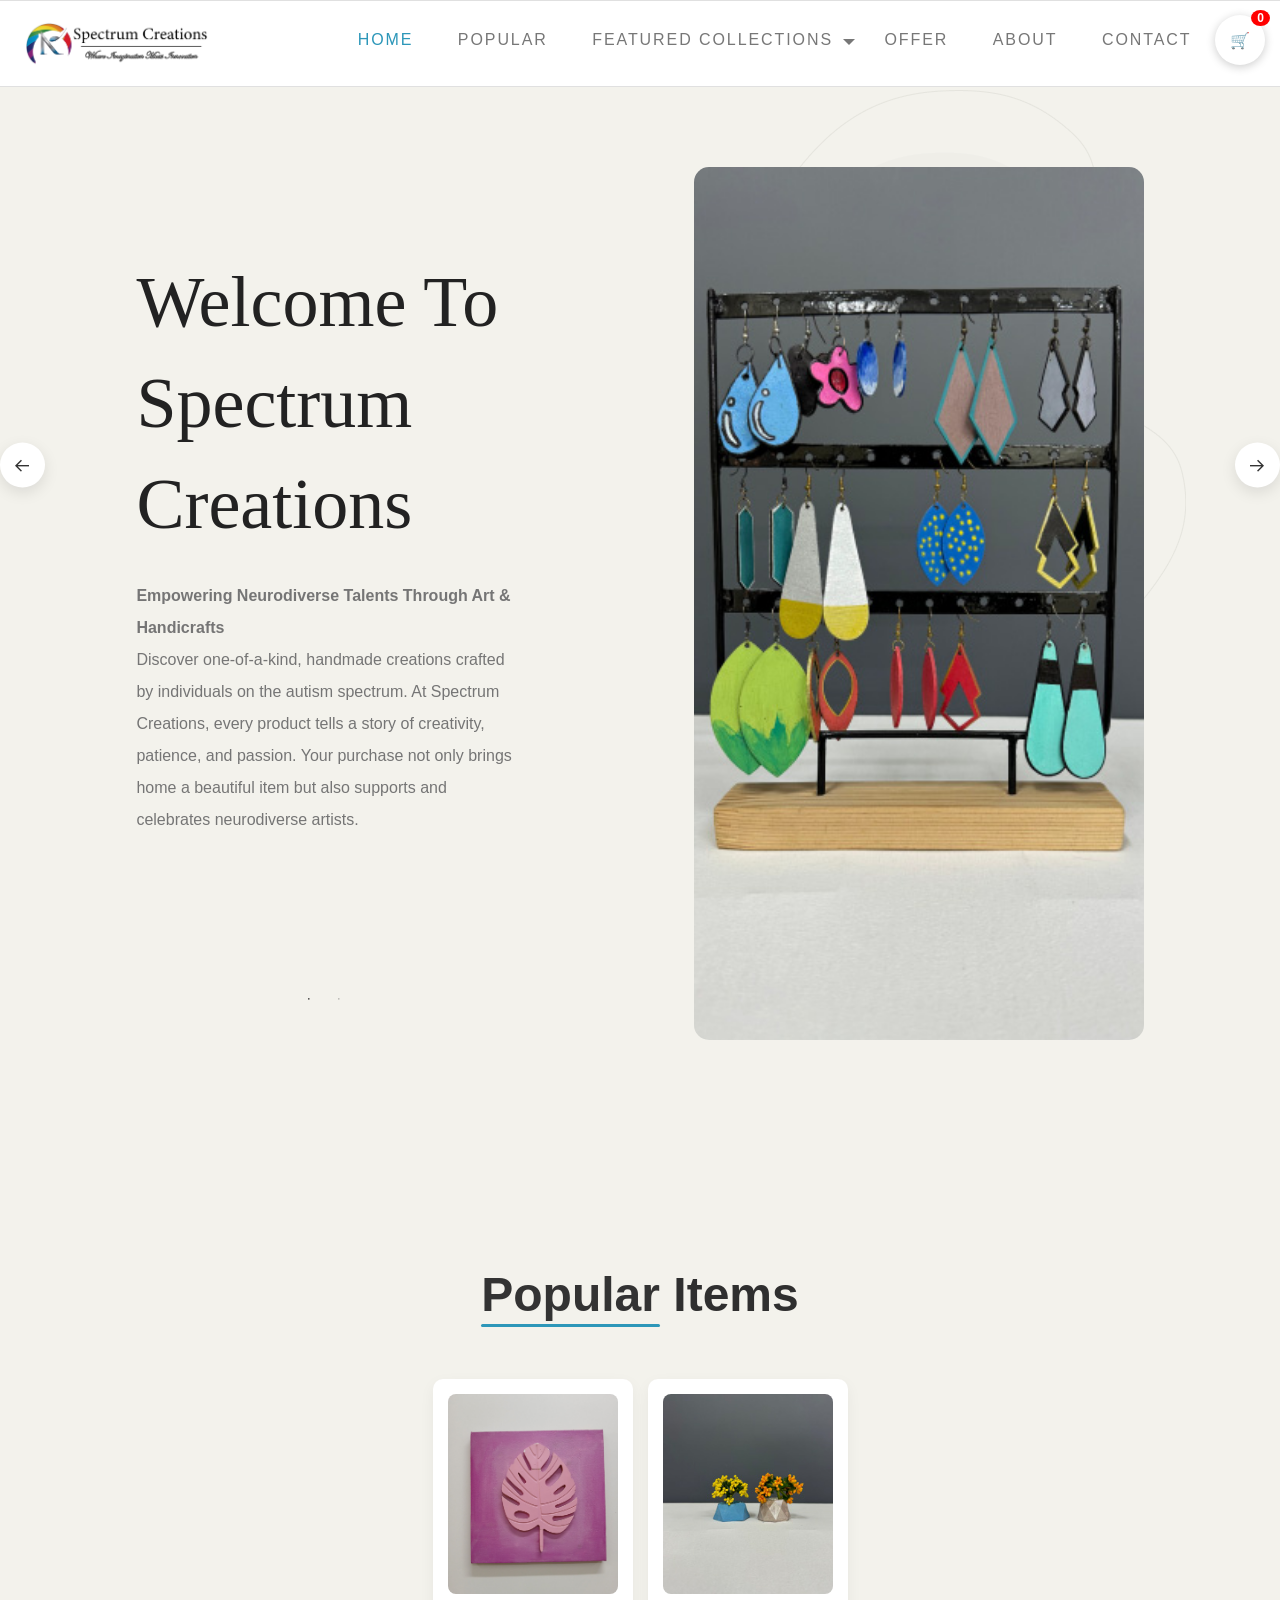
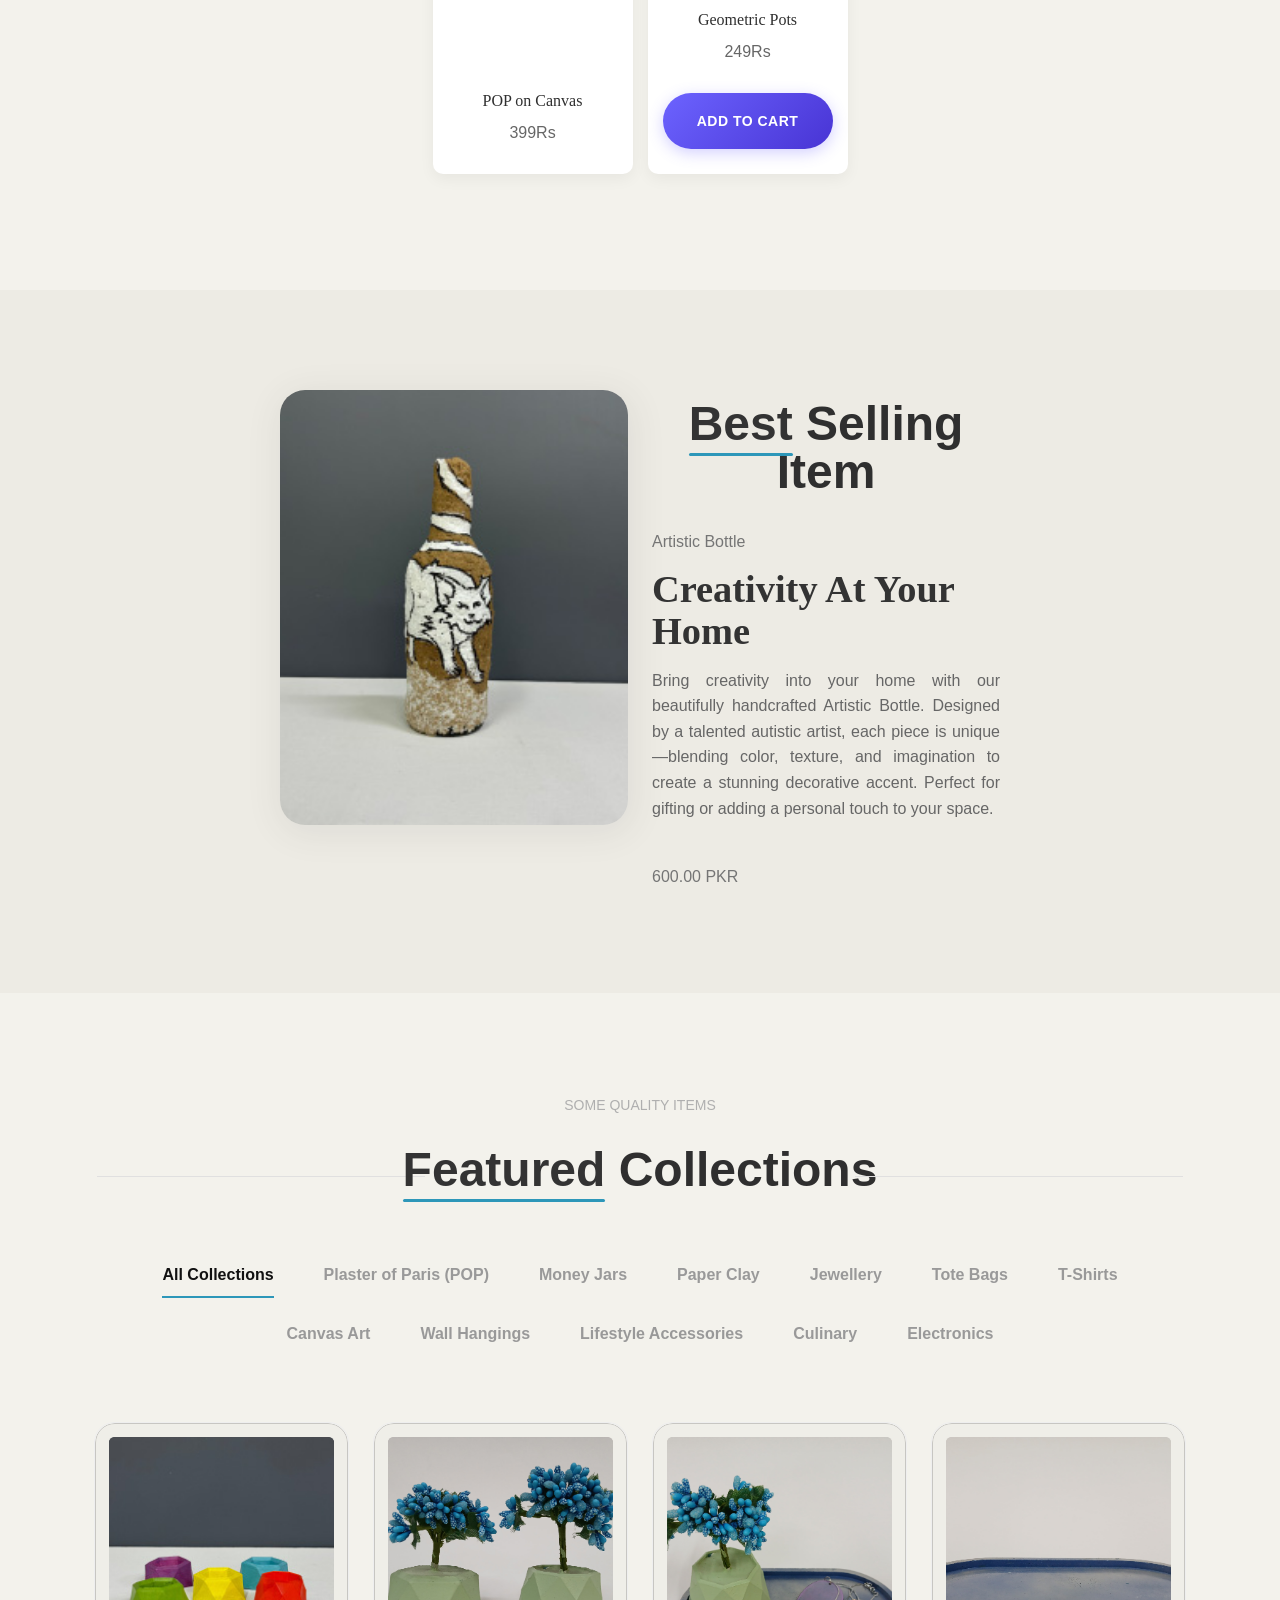
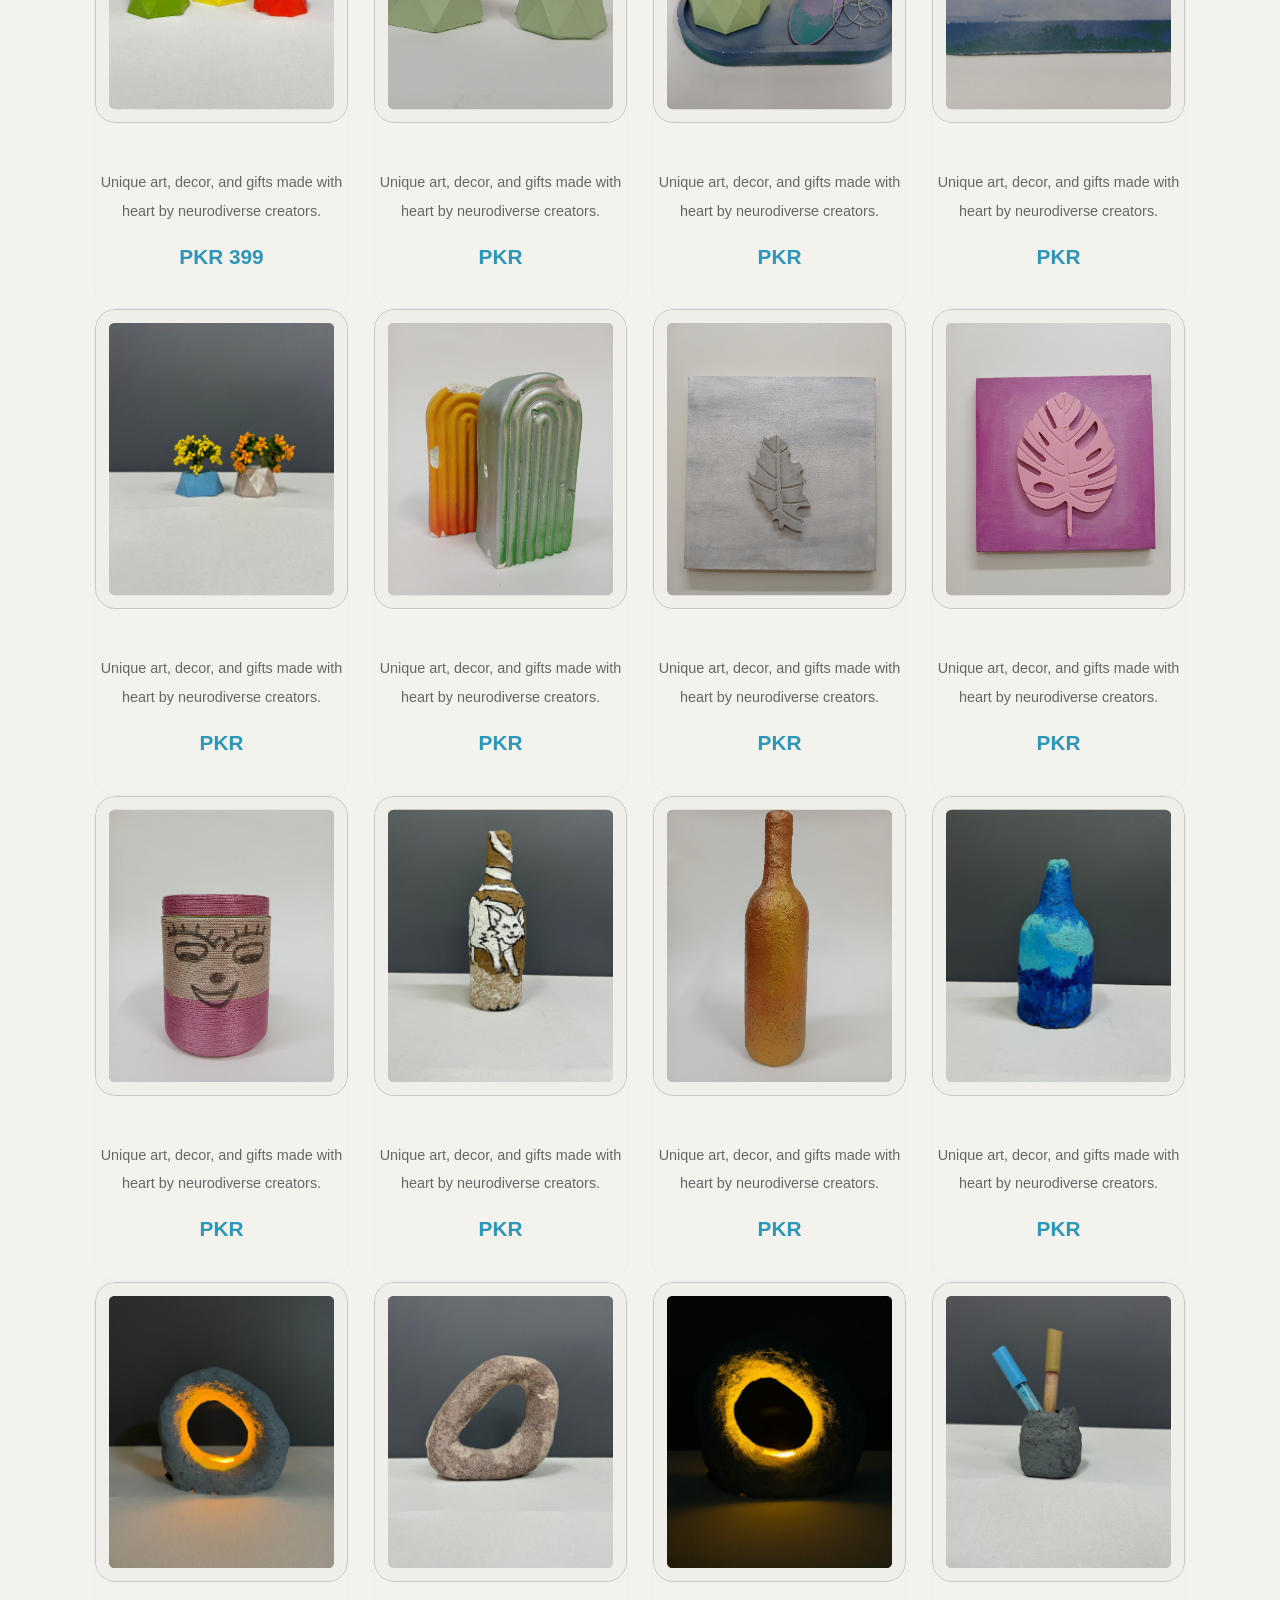
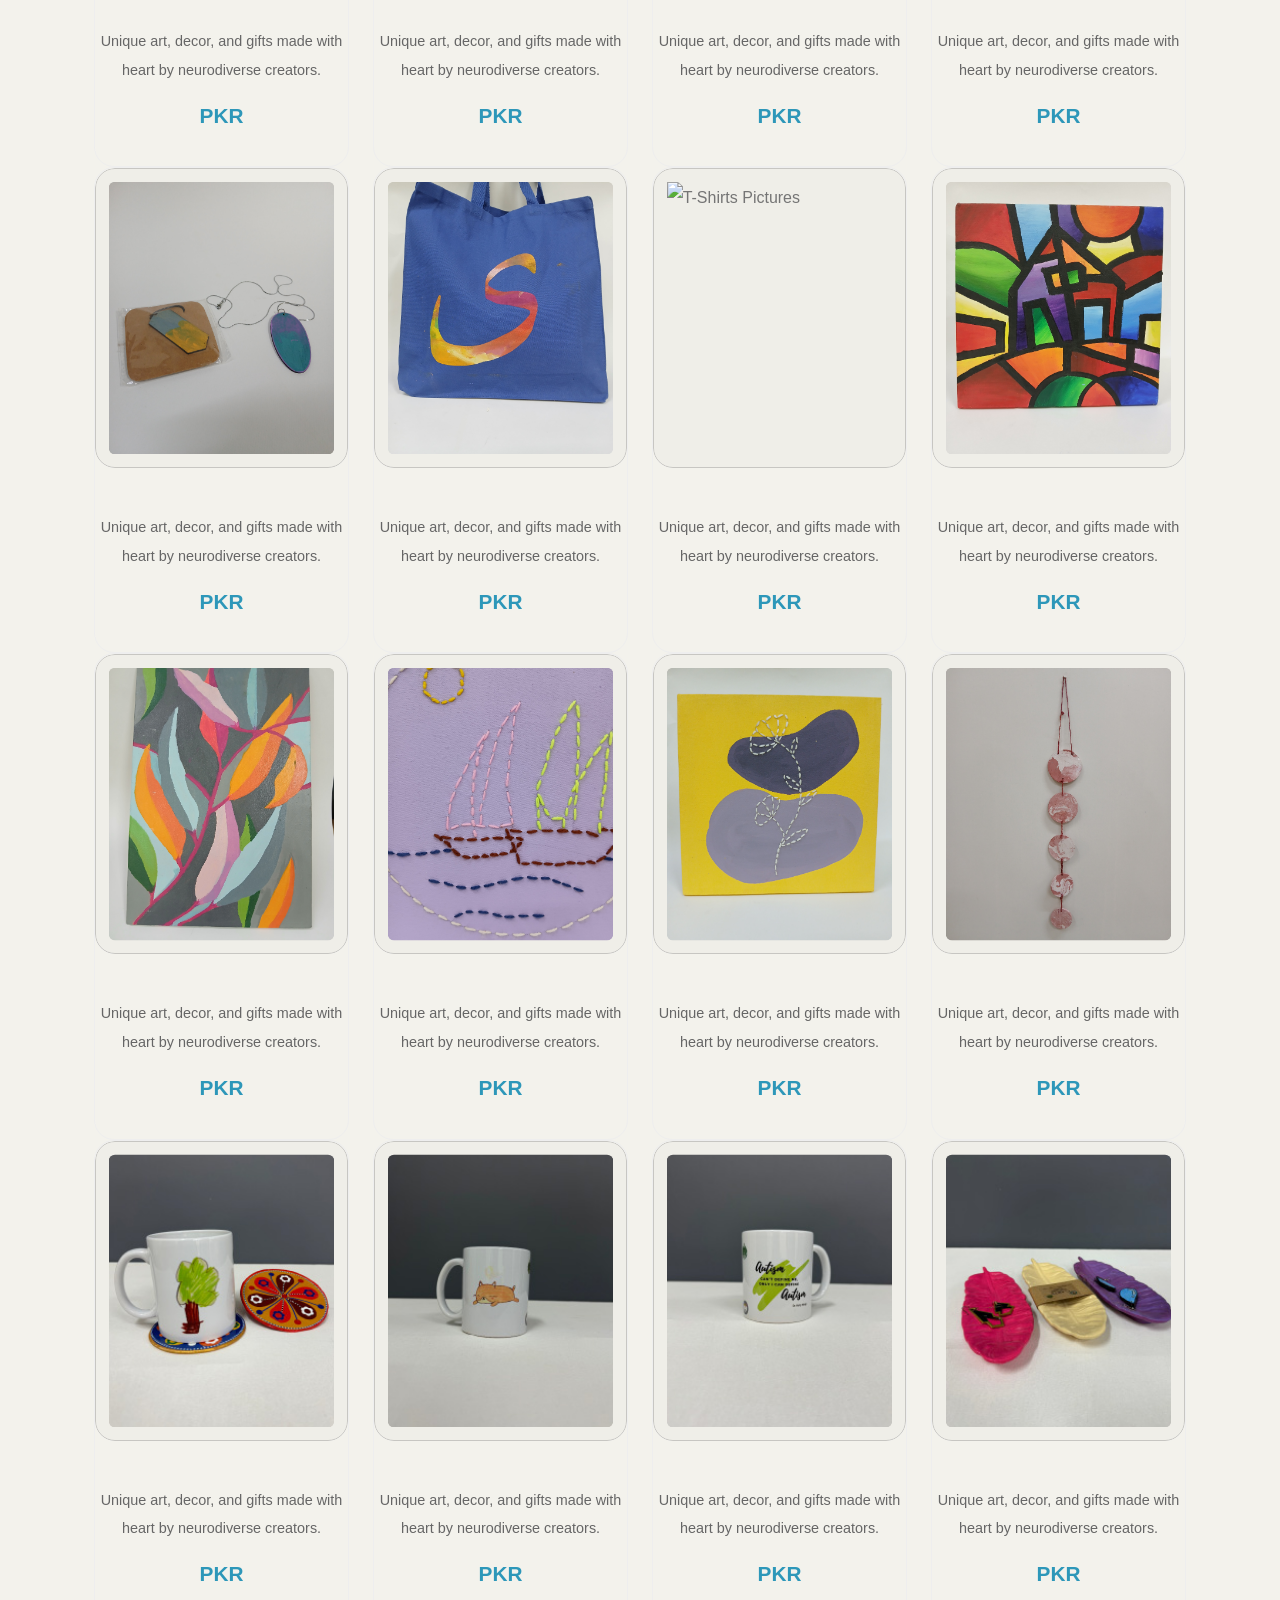
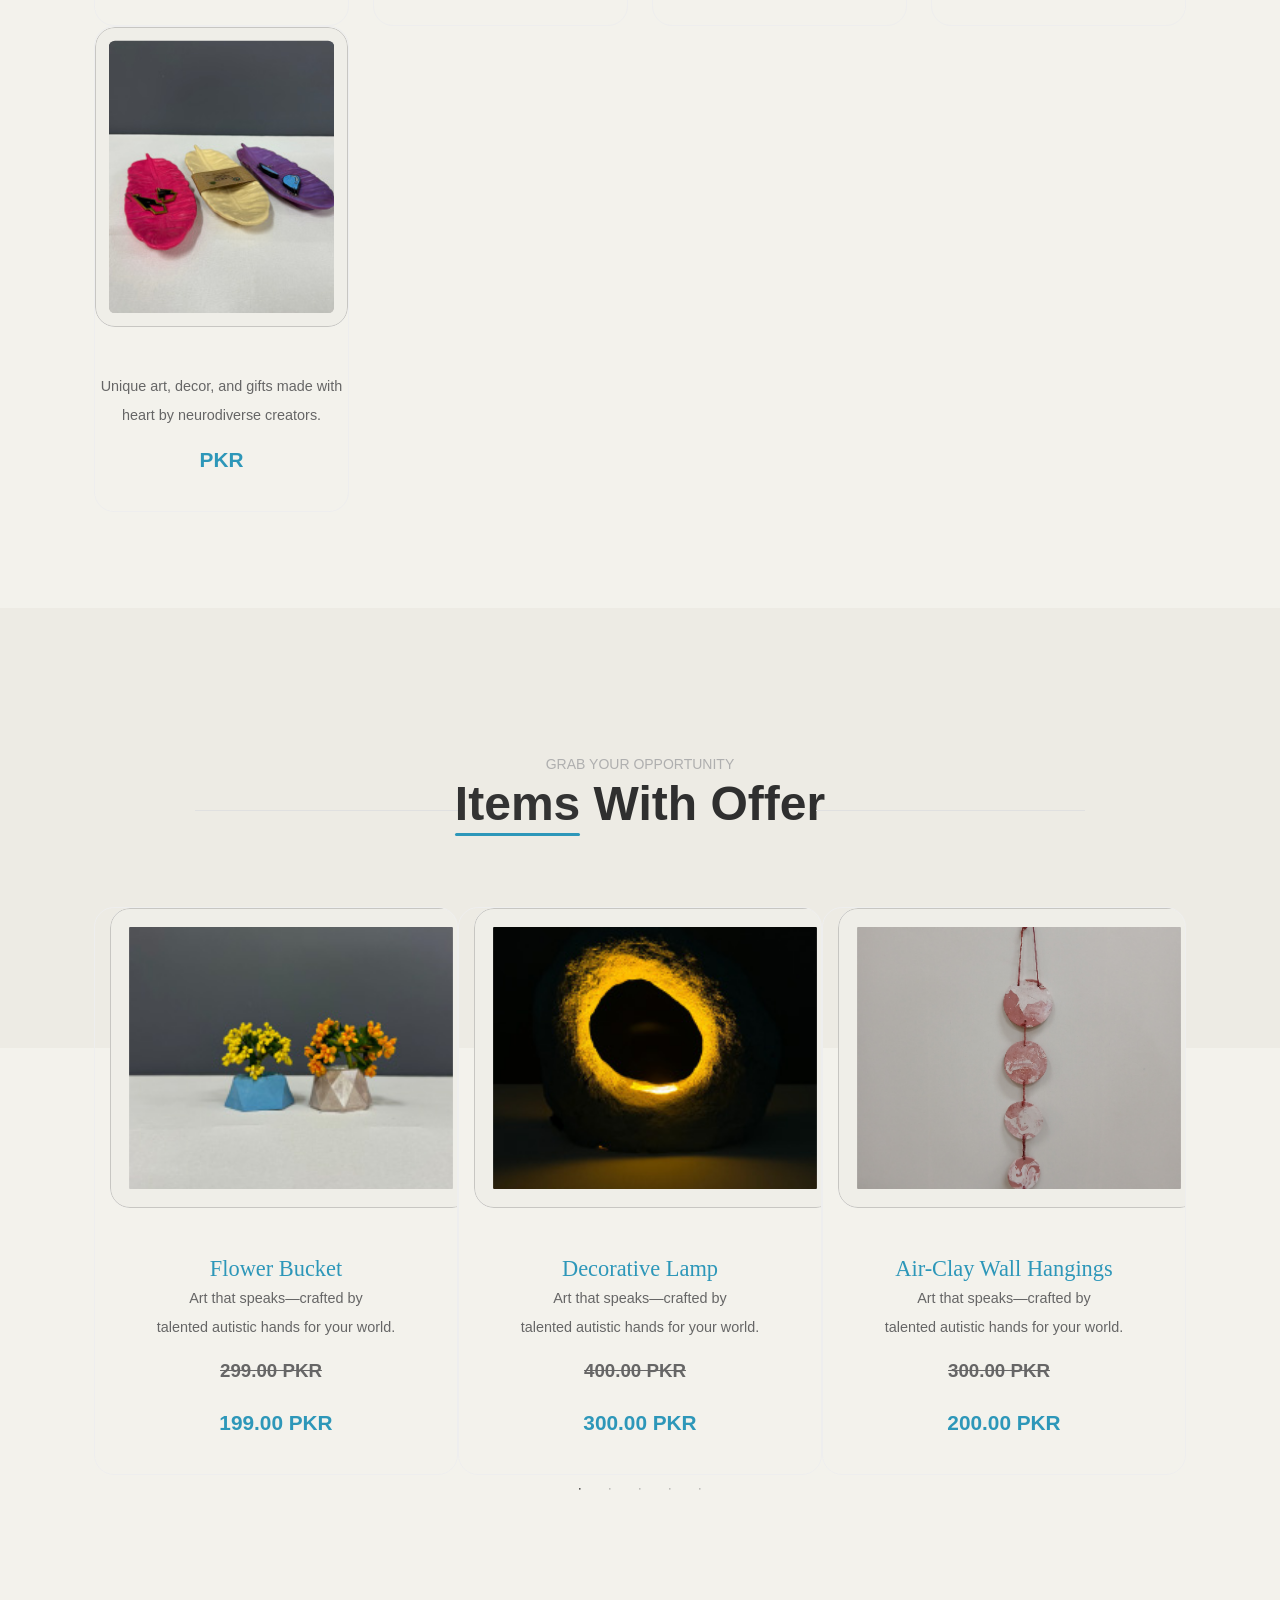
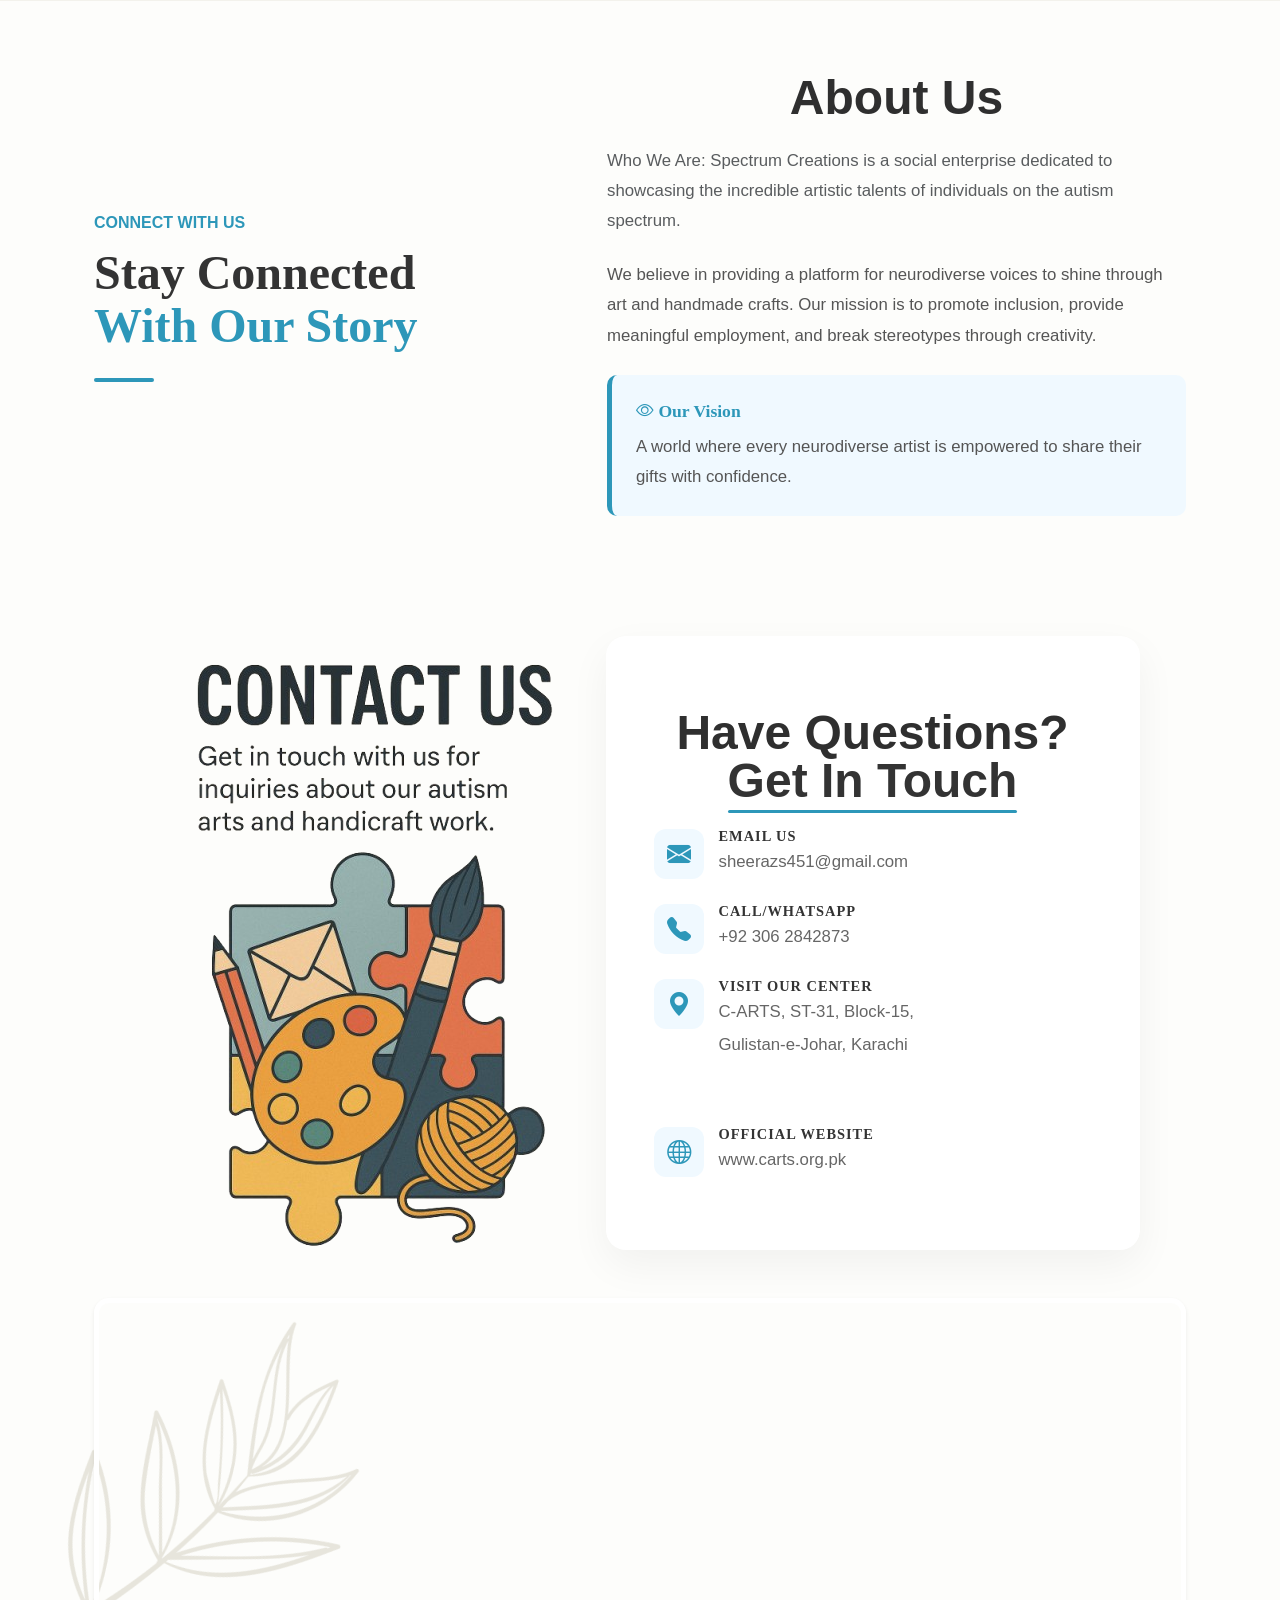
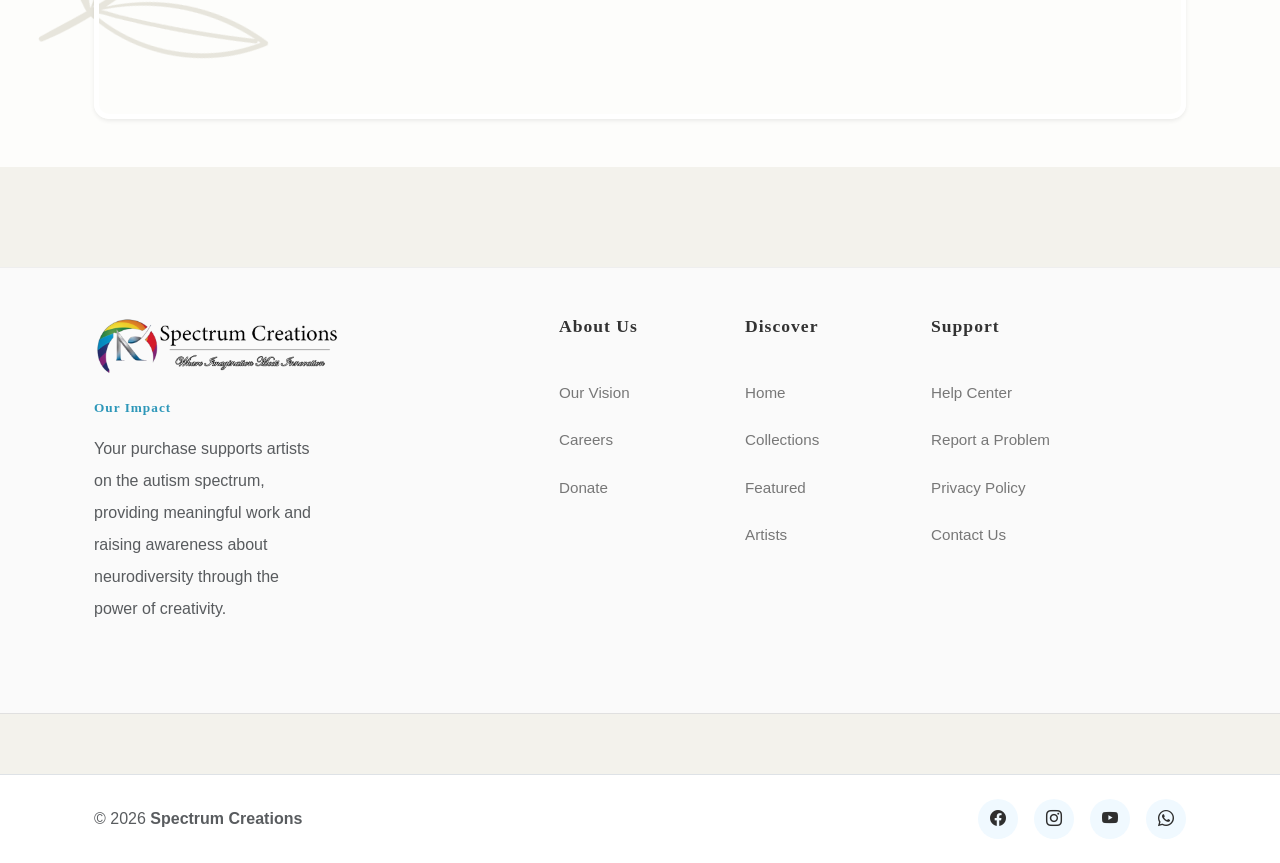
==== index.html @ 0ee108e5 "Website" ====
<!DOCTYPE html>
<html lang="en">

<head>
	<title>Centre for Autism C-Arts - Online Order Autistic child's produced Products</title>
	<meta charset="utf-8">
	<meta http-equiv="X-UA-Compatible" content="IE=edge">
	<meta name="viewport" content="width=device-width, initial-scale=1.0">
	<meta name="format-detection" content="telephone=no">
	<meta name="apple-mobile-web-app-capable" content="yes">
	<meta name="author" content="">
	<meta name="keywords" content="">
	<meta name="description" content="Centre for Autism C-Arts - Online Order Autistic child's produced Products">

	<link href="https://cdn.jsdelivr.net/npm/bootstrap@5.3.1/dist/css/bootstrap.min.css" rel="stylesheet"
		integrity="sha384-4bw+/aepP/YC94hEpVNVgiZdgIC5+VKNBQNGCHeKRQN+PtmoHDEXuppvnDJzQIu9" crossorigin="anonymous">

	<link rel="stylesheet" href="https://cdn.jsdelivr.net/npm/bootstrap-icons@1.11.3/font/bootstrap-icons.css">

	<link rel="stylesheet" type="text/css" href="css/normalize.css">
	<link rel="stylesheet" type="text/css" href="icomoon/icomoon.css">
	<link rel="stylesheet" type="text/css" href="css/vendor.css">
	<link rel="stylesheet" type="text/css" href="style.css">

</head>

<body data-bs-spy="scroll" data-bs-target="#header" tabindex="0">

	<div id="header-wrap">

		<div class="top-content">
			<div class="container-fluid">
				<div class="row">
					<div class="col-md-6">

					</div>
					<div class="col-md-6">
						<div class="right-element">
							<!-- <a href="#" class="user-account for-buy"><i
									class="icon icon-user"></i><span>Account</span></a>
							<a href="#" class="cart for-buy"><i class="icon icon-clipboard"></i><span>Cart:(0
									$)</span></a>

							<div class="action-menu">

								<div class="search-bar">
									<a href="#" class="search-button search-toggle" data-selector="#header-wrap">
										<i class="icon icon-search"></i>
									</a>
									<form role="search" method="get" class="search-box">
										<input class="search-field text search-input" placeholder="Search"
											type="search">
									</form>
								</div>
							</div> -->


						</div><!--top-right-->
					</div>

				</div>
			</div>
		</div><!--top-content-->

		<header id="header">
			<div class="container-fluid">
				<div class="row">

					<div class="col-md-2">
						<div class="main-logo">
							<a href="index.html"><img src="images/main-logo.png" alt="logo"></a>
						</div>

					</div>

					<div class="col-md-10">

						<nav id="navbar">
							<div class="main-menu stellarnav">
								<ul class="menu-list">
									<li class="menu-item active"><a href="#">Home</a></li>
									<!-- <li class="menu-item has-sub">
										<a href="#pages" class="nav-link">Pages</a>

										<ul>
											<li class="active"><a href="index.html">Home</a></li>
											<li><a href="index.html">About</a></li>
											<li><a href="index.html">Styles</a></li>
											<li><a href="index.html">Blog</a></li>
											<li><a href="index.html">Post Single</a></li>
											<li><a href="index.html">Our Store</a></li>
											<li><a href="index.html">Product Single</a></li>
											<li><a href="index.html">Contact</a></li>
											<li><a href="index.html">Thank You</a></li>
										</ul>

									</li> -->
									<li class="menu-item"><a href="#popular-Spectrum_Creationss"
											class="nav-link">Popular</a></li>
									<li class="menu-item"><a href="#featured-Spectrum_Creationss"
											class="nav-link">Featured Collections</a>
										<ul class="dropdown-menu" aria-labelledby="navbarDropdown">
											<li><a class="dropdown-item" href="#plasterOfParis">Plaster of Paris</a>
											</li>
											<li><a class="dropdown-item" href="#moneyJars">Money Jars</a></li>
											<li><a class="dropdown-item" href="#paperClay">Paper Clay</a></li>
											<li><a class="dropdown-item" href="#jewellery">Jewellery</a></li>
											<li><a class="dropdown-item" href="#toteBags">Tote Bags</a></li>
											<li><a class="dropdown-item" href="#tShirts">T-Shirts</a></li>
											<li><a class="dropdown-item" href="#canvasArt">Canvas Art</a></li>
											<li><a class="dropdown-item" href="#wallHangings">Wall Hangings</a></li>
											<li><a class="dropdown-item" href="#lifestyleAccessories">Lifestyle
													Accessories</a></li>
										</ul>
									</li>
									<li class="menu-item"><a href="#special-offer" class="nav-link">Offer</a></li>
									<li class="menu-item"><a href="#about" class="nav-link">About</a></li>
									<li class="menu-item"><a href="#contact" class="nav-link">Contact</a></li>
									<li class=""><a class=""></a></li>
								</ul>
								<!-- CART ICON -->
								<div class="cart-icon" onclick="toggleCart()">
									🛒
									<span class="badge" id="count">0</span>
								</div>

								<div class="hamburger">
									<span class="bar"></span>
									<span class="bar"></span>
									<span class="bar"></span>
								</div>

							</div>
						</nav>

					</div>

				</div>
			</div>
		</header>


	</div><!--header-wrap-->

	<section id="billboard">

		<div class="container">
			<div class="row">
				<div class="col-md-12">

					<button class="prev slick-arrow">
						<i class="icon icon-arrow-left"></i>
					</button>

					<div class="main-slider pattern-overlay">
						<div class="slider-item">
							<div class="banner-content">
								<h2 class="banner-title">Welcome to Spectrum Creations</h2>
								<p><strong>Empowering Neurodiverse Talents Through Art & Handicrafts</strong> <br>
									<span>Discover one-of-a-kind, handmade creations crafted by individuals on the
										autism spectrum. At Spectrum Creations, every product tells a story of
										creativity, patience, and passion. Your purchase not only brings home a
										beautiful item but also supports and celebrates neurodiverse artists.</span>
								</p>

							</div><!--banner-content-->
							<img src="images/main-banner1.jpg" alt="banner" class="banner-image">
						</div><!--slider-item-->

						<div class="slider-item">
							<div class="banner-content">
								<h2 class="banner-title">Welcome to Spectrum Creations</h2>
								<p> <strong>Explore our collection of unique handmade items:</strong> <br>

									Paintings & Illustrations – Expressive, colorful, and full of soul. <br>

									Handcrafted Jewelry – Intricately designed with love and care. <br>

									Home Decor – Add warmth and uniqueness to your space. <br>

									Toys & Puzzles – Thoughtfully designed sensory items and puzzles. <br>

									Stationery & Gifts – Perfect for gifting with purpose.</p>

							</div><!--banner-content-->
							<img src="images/main-banner2.jpg" alt="banner" class="banner-image">
						</div><!--slider-item-->

					</div><!--slider-->

					<button class="next slick-arrow">
						<i class="icon icon-arrow-right"></i>
					</button>

				</div>
			</div>
		</div>

	</section>


	<section id="popular-Spectrum_Creationss" class="py-5 my-5">
		<div class="container">
			<div class="row">
				<div class="col-md-12">


					<!-- CART ICON -->
					<!-- <div class="cart-icon" onclick="toggleCart()">
						🛒
						<span class="badge" id="count">0</span>
					</div> -->

					<!-- PRODUCTS -->
					<section class="popular-section">

						<h2 class="section-title"><span>Popular</span> Items</h2>

						<div class="products-container">
							<div class="products">

								<div class="product" data-id="1">
									<img src="images/POP (Plaster Of Paris)/POP on Canvas (2).jpg" alt="POP Canvas" />
									<div class="product-info">
										<h4>POP on Canvas</h4>
										<p class="price">399Rs</p>
									</div>

									<button class="add-btn" id="add-btn-1" onclick="add(1)">ADD TO CART</button>

									<div class="quantity" id="q-1" style="display: none;">
										<button onclick="dec(1)">-</button>
										<span id="val-1">1</span>
										<button onclick="inc(1)">+</button>
									</div>
								</div>

								<div class="product" data-id="2">
									<img src="images/POP (Plaster Of Paris)/Geometric Pots (2).jpg"
										alt="Geometric Pots" />
									<div class="product-info">
										<h4>Geometric Pots</h4>
										<p class="price">249Rs</p>
									</div>

									<button class="add-btn" id="add-btn-2" onclick="add(2)">ADD TO CART</button>

									<div class="quantity" id="q-2" style="display: none;">
										<button onclick="dec(2)">-</button>
										<span id="val-2">1</span>
										<button onclick="inc(2)">+</button>
									</div>
								</div>

							</div>
						</div>

					</section>

					<!-- CART DRAWER -->
					<div class="drawer" id="drawer">

						<div class="header">
							<h3>Your Cart</h3>
							<button onclick="toggleCart()">✖</button>
						</div>

						<div id="items"></div>

						<div class="footer">
							<h3>Total: PKR <span id="total">0</span></h3>
							<button class="checkout" onclick="checkout()">Checkout</button>
						</div>

					</div>






				</div>
			</div>
		</div>
	</section>









	<section id="best-selling" class="leaf-pattern-overlay">
		<div class="corner-pattern-overlay"></div>
		<div class="container">
			<div class="row justify-content-center">

				<div class="col-md-8">

					<div class="row">

						<div class="col-md-6">
							<figure class="products-thumb">
								<img src="images/Paper Clay/Bottle Flower Vase (1).jpg" alt="Spectrum_Creations"
									class="single-image">
							</figure>
						</div>

						<div class="col-md-6">
							<div class="product-entry">
								<h2 class="section-title divider"><span>Best</span> Selling Item</h2>

								<div class="products-content">
									<div class="author-name">Artistic Bottle</div>
									<h3 class="item-title">Creativity at Your Home</h3>
									<p>Bring creativity into your home with our beautifully handcrafted Artistic Bottle.
										Designed by a talented autistic artist, each piece is unique—blending color,
										texture, and imagination to create a stunning decorative accent. Perfect for
										gifting or adding a personal touch to your space.</p>
									<div class="item-price">600.00 PKR</div>
									<div class="btn-wrap">
										<button class="add-btn" id="add-btn-1" onclick="add(1)">ADD TO CART</button>
									</div>
								</div>

							</div>
						</div>

					</div>
					<!-- / row -->

				</div>

			</div>
		</div>
	</section>

	<section id="featured-Spectrum_Creationss" class="Spectrum_Creationsshelf py-5 my-5">
		<div class="container">
			<div class="row">
				<div class="col-md-12">

					<div class="section-header align-center">
						<div class="title">
							<span>Some quality items</span>
						</div>
						<h2 class="section-title "><span>Featured</span> Collections</h2>
					</div>

					<ul class="tabs">
						<li data-tab-target="#allCollections" class="active tab">All Collections</li>
						<li data-tab-target="#plasterOfParis" class="tab">Plaster of Paris (POP)</li>
						<li data-tab-target="#moneyJars" class="tab">Money Jars</li>
						<li data-tab-target="#paperClay" class="tab">Paper Clay</li>
						<li data-tab-target="#jewellery" class="tab">Jewellery</li>
						<li data-tab-target="#toteBags" class="tab">Tote Bags</li>
						<li data-tab-target="#tShirts" class="tab">T-Shirts</li>
						<li data-tab-target="#canvasArt" class="tab">Canvas Art</li>
						<li data-tab-target="#wallHangings" class="tab">Wall Hangings</li>
						<li data-tab-target="#lifestyleAccessories" class="tab">Lifestyle Accessories</li>
						<li data-tab-target="#culinary" class="tab">Culinary</li>
						<li data-tab-target="#electronics" class="tab">Electronics</li>
					</ul>

					<!-- All Collection  -->

					<div class="tab-content">
						<div id="allCollections" data-tab-content class="active">
							<div class="row">

								<div class="col-md-3" data-id="1">
									<div class="product-item">
										<figure class="product-style">
											<img src="images/POP (Plaster Of Paris)/Flower Stand.jpg" alt="Flower Stand"
												class="product-item">

											<button class="button" id="add-btn-1" onclick="add(1)">ADD TO CART</button>

											<div class="quantity" id="q-1"
												style="display: none; position: absolute; bottom: 20px; width: 80%; left: 10%;">
												<button onclick="dec(1)">-</button>
												<span id="val-1">1</span>
												<button onclick="inc(1)">+</button>
											</div>
										</figure>

										<figcaption>
											<span>Unique art, decor, and gifts made with heart by neurodiverse
												creators.</span>
											<div class="item-price">PKR 399</div>
										</figcaption>
									</div>
								</div>
								<div class="col-md-3">
									<div class="product-item">
										<figure class="product-style">
											<img src="images/POP (Plaster Of Paris)/Geometric Pots (1).jpg"
												alt="Spectrum_Creationss" class="product-item">
											<button class="button" id="add-btn-1" onclick="add(1)">ADD TO CART</button>
											Add to Cart
											</button>

											<div class="quantity" id="q-1" style="display: none;">
												<button onclick="dec(1)">-</button>
												<span id="val-1">1</span>
												<button onclick="inc(1)">+</button>
											</div>
										</figure>
										<figcaption>
											<!-- <h3>Portrait photography</h3> -->
											<span>Unique art, decor, and gifts made with heart by neurodiverse
												creators.</span>
											<div class="item-price">PKR</div>
										</figcaption>
									</div>
								</div>

								<div class="col-md-3">
									<div class="product-item">
										<figure class="product-style">
											<img src="images/POP (Plaster Of Paris)/Geometric Pot with Tray.jpg"
												alt="Spectrum_Creationss" class="product-item">
											<button class="button" id="add-btn-1" onclick="add(1)">ADD TO CART</button>
											Add to Cart
											</button>
										</figure>
										<figcaption>
											<!-- <h3>Portrait photography</h3> -->
											<span>Unique art, decor, and gifts made with heart by neurodiverse
												creators.</span>
											<div class="item-price">PKR</div>
										</figcaption>
									</div>
								</div>

								<div class="col-md-3">
									<div class="product-item">
										<figure class="product-style">
											<img src="images/POP (Plaster Of Paris)/Plaster of Paris Tray.jpg"
												alt="Spectrum_Creationss" class="product-item">
											<button class="button" id="add-btn-1" onclick="add(1)">ADD TO CART</button>
											Add to Cart
											</button>
										</figure>
										<figcaption>
											<!-- <h3>Portrait photography</h3> -->
											<span>Unique art, decor, and gifts made with heart by neurodiverse
												creators.</span>
											<div class="item-price">PKR</div>
										</figcaption>
									</div>
								</div>

							</div>
							<div class="row">

								<div class="col-md-3">
									<div class="product-item">
										<figure class="product-style">
											<img src="images/POP (Plaster Of Paris)/Geometric Pots (2).jpg"
												alt="Spectrum_Creationss" class="product-item">
											<button class="button" id="add-btn-1" onclick="add(1)">ADD TO CART</button>
											Add to Cart
											</button>
										</figure>
										<figcaption>
											<!-- <h3>Portrait photography</h3> -->
											<span>Unique art, decor, and gifts made with heart by neurodiverse
												creators.</span>
											<div class="item-price">PKR</div>
										</figcaption>
									</div>
								</div>

								<div class="col-md-3">
									<div class="product-item">
										<figure class="product-style">
											<img src="images/POP (Plaster Of Paris)/POP Bookends.jpg"
												alt="Spectrum_Creationss" class="product-item">
											<button class="button" id="add-btn-1" onclick="add(1)">ADD TO CART</button>
											Add to Cart
											</button>
										</figure>
										<figcaption>
											<!-- <h3>Portrait photography</h3> -->
											<span>Unique art, decor, and gifts made with heart by neurodiverse
												creators.</span>
											<div class="item-price">PKR</div>
										</figcaption>
									</div>
								</div>

								<div class="col-md-3">
									<div class="product-item">
										<figure class="product-style">
											<img src="images/POP (Plaster Of Paris)/POP on Canvas (1).jpg"
												alt="Spectrum_Creationss" class="product-item">
											<button class="button" id="add-btn-1" onclick="add(1)">ADD TO CART</button>
										</figure>
										<figcaption>
											<!-- <h3>Portrait photography</h3> -->
											<span>Unique art, decor, and gifts made with heart by neurodiverse
												creators.</span>
											<div class="item-price">PKR</div>
										</figcaption>
									</div>
								</div>

								<div class="col-md-3">
									<div class="product-item">
										<figure class="product-style">
											<img src="images/POP (Plaster Of Paris)/POP on Canvas (2).jpg"
												alt="Spectrum_Creationss" class="product-item">
											<button class="button" id="add-btn-1" onclick="add(1)">ADD TO CART</button>
										</figure>
										<figcaption>
											<!-- <h3>Portrait photography</h3> -->
											<span>Unique art, decor, and gifts made with heart by neurodiverse
												creators.</span>
											<div class="item-price">PKR</div>
										</figcaption>
									</div>
								</div>

							</div>

							<div class="row">

								<div class="col-md-3">
									<div class="product-item">
										<figure class="product-style">
											<img src="images/Money Jar/Macrame Thread Money Jar.jpg"
												alt="Spectrum_Creationss" class="product-item">
											<button class="button" id="add-btn-1" onclick="add(1)">ADD TO CART</button>
										</figure>
										<figcaption>
											<!-- <h3>Portrait photography</h3> -->
											<span>Unique art, decor, and gifts made with heart by neurodiverse
												creators.</span>
											<div class="item-price">PKR</div>
										</figcaption>
									</div>
								</div>

								<div class="col-md-3">
									<div class="product-item">
										<figure class="product-style">
											<img src="images/Paper Clay/Bottle Flower Vase (1).jpg"
												alt="Spectrum_Creationss" class="product-item">
											<button class="button" id="add-btn-1" onclick="add(1)">ADD TO CART</button>
										</figure>
										<figcaption>
											<!-- <h3>Portrait photography</h3> -->
											<span>Unique art, decor, and gifts made with heart by neurodiverse
												creators.</span>
											<div class="item-price">PKR</div>
										</figcaption>
									</div>
								</div>

								<div class="col-md-3">
									<div class="product-item">
										<figure class="product-style">
											<img src="images/Paper Clay/Bottle Flower Vase (2).jpg"
												alt="Spectrum_Creationss" class="product-item">
											<button class="button" id="add-btn-1" onclick="add(1)">ADD TO CART</button>
										</figure>
										<figcaption>
											<!-- <h3>Portrait photography</h3> -->
											<span>Unique art, decor, and gifts made with heart by neurodiverse
												creators.</span>
											<div class="item-price">PKR</div>
										</figcaption>
									</div>
								</div>

								<div class="col-md-3">
									<div class="product-item">
										<figure class="product-style">
											<img src="images/Paper Clay/Bottle Flower Vase (3).jpg"
												alt="Spectrum_Creationss" class="product-item">
											<button class="button" id="add-btn-1" onclick="add(1)">ADD TO CART</button>
										</figure>
										<figcaption>
											<!-- <h3>Portrait photography</h3> -->
											<span>Unique art, decor, and gifts made with heart by neurodiverse
												creators.</span>
											<div class="item-price">PKR</div>
										</figcaption>
									</div>
								</div>
							</div>

							<div class="row">

								<div class="col-md-3">
									<div class="product-item">
										<figure class="product-style">
											<img src="images/Paper Clay/Decorative Lamp (1).jpg"
												alt="Spectrum_Creationss" class="product-item">
											<button class="button" id="add-btn-1" onclick="add(1)">ADD TO CART</button>
										</figure>
										<figcaption>
											<!-- <h3>Portrait photography</h3> -->
											<span>Unique art, decor, and gifts made with heart by neurodiverse
												creators.</span>
											<div class="item-price">PKR</div>
										</figcaption>
									</div>
								</div>

								<div class="col-md-3">
									<div class="product-item">
										<figure class="product-style">
											<img src="images/Paper Clay/Decorative Lamp (2).jpg"
												alt="Spectrum_Creationss" class="product-item">
											<button class="button" id="add-btn-1" onclick="add(1)">ADD TO CART</button>
										</figure>
										<figcaption>
											<!-- <h3>Portrait photography</h3> -->
											<span>Unique art, decor, and gifts made with heart by neurodiverse
												creators.</span>
											<div class="item-price">PKR</div>
										</figcaption>
									</div>
								</div>

								<div class="col-md-3">
									<div class="product-item">
										<figure class="product-style">
											<img src="images/Paper Clay/Decorative Lamp (3).jpg"
												alt="Spectrum_Creationss" class="product-item">
											<button class="button" id="add-btn-1" onclick="add(1)">ADD TO CART</button>
										</figure>
										<figcaption>
											<!-- <h3>Portrait photography</h3> -->
											<span>Unique art, decor, and gifts made with heart by neurodiverse
												creators.</span>
											<div class="item-price">PKR</div>
										</figcaption>
									</div>
								</div>

								<div class="col-md-3">
									<div class="product-item">
										<figure class="product-style">
											<img src="images/Paper Clay/Decorative Pen.jpg" alt="Spectrum_Creationss"
												class="product-item">
											<button class="button" id="add-btn-1" onclick="add(1)">ADD TO CART</button>
										</figure>
										<figcaption>
											<!-- <h3>Portrait photography</h3> -->
											<span>Unique art, decor, and gifts made with heart by neurodiverse
												creators.</span>
											<div class="item-price">PKR</div>
										</figcaption>
									</div>
								</div>
							</div>

							<div class="row">

								<div class="col-md-3">
									<div class="product-item">
										<figure class="product-style">
											<img src="images/Jewellery/Wooden Jewellery.jpg" alt="Spectrum_Creationss"
												class="product-item">
											<button class="button" id="add-btn-1" onclick="add(1)">ADD TO CART</button>
										</figure>
										<figcaption>
											<!-- <h3>Portrait photography</h3> -->
											<span>Unique art, decor, and gifts made with heart by neurodiverse
												creators.</span>
											<div class="item-price">PKR</div>
										</figcaption>
									</div>
								</div>

								<div class="col-md-3">
									<div class="product-item">
										<figure class="product-style">
											<img src="images/Tote Bags/Calligraphy Tote Bag.jpg"
												alt="Spectrum_Creationss" class="product-item">
											<button class="button" id="add-btn-1" onclick="add(1)">ADD TO CART</button>
										</figure>
										<figcaption>
											<!-- <h3>Portrait photography</h3> -->
											<span>Unique art, decor, and gifts made with heart by neurodiverse
												creators.</span>
											<div class="item-price">PKR</div>
										</figcaption>
									</div>
								</div>

								<div class="col-md-3">
									<div class="product-item">
										<figure class="product-style">
											<img src="images/T-Shirts/" alt="T-Shirts Pictures" class="product-item">
											<button class="button" id="add-btn-1" onclick="add(1)">ADD TO CART</button>
										</figure>
										<figcaption>
											<!-- <h3>Portrait photography</h3> -->
											<span>Unique art, decor, and gifts made with heart by neurodiverse
												creators.</span>
											<div class="item-price">PKR</div>
										</figcaption>
									</div>
								</div>

								<div class="col-md-3">
									<div class="product-item">
										<figure class="product-style">
											<img src="images/Canvas Arts/Art Canvas (1).jpg" alt="Spectrum_Creationss"
												class="product-item">
											<button class="button" id="add-btn-1" onclick="add(1)">ADD TO CART</button>
										</figure>
										<figcaption>
											<!-- <h3>Portrait photography</h3> -->
											<span>Unique art, decor, and gifts made with heart by neurodiverse
												creators.</span>
											<div class="item-price">PKR</div>
										</figcaption>
									</div>
								</div>
							</div>

							<div class="row">

								<div class="col-md-3">
									<div class="product-item">
										<figure class="product-style">
											<img src="images/Canvas Arts/Art Canvas (2).jpg" alt="Spectrum_Creationss"
												class="product-item">
											<button class="button" id="add-btn-1" onclick="add(1)">ADD TO CART</button>
										</figure>
										<figcaption>
											<!-- <h3>Portrait photography</h3> -->
											<span>Unique art, decor, and gifts made with heart by neurodiverse
												creators.</span>
											<div class="item-price">PKR</div>
										</figcaption>
									</div>
								</div>

								<div class="col-md-3">
									<div class="product-item">
										<figure class="product-style">
											<img src="images/Canvas Arts/Embroided Canvas (1).jpg"
												alt="Spectrum_Creationss" class="product-item">
											<button class="button" id="add-btn-1" onclick="add(1)">ADD TO CART</button>
										</figure>
										<figcaption>
											<!-- <h3>Portrait photography</h3> -->
											<span>Unique art, decor, and gifts made with heart by neurodiverse
												creators.</span>
											<div class="item-price">PKR</div>
										</figcaption>
									</div>
								</div>

								<div class="col-md-3">
									<div class="product-item">
										<figure class="product-style">
											<img src="images/Canvas Arts/Embroided Canvas (2).jpg"
												alt="Spectrum_Creationss" class="product-item">
											<button class="button" id="add-btn-1" onclick="add(1)">ADD TO CART</button>
										</figure>
										<figcaption>
											<!-- <h3>Portrait photography</h3> -->
											<span>Unique art, decor, and gifts made with heart by neurodiverse
												creators.</span>
											<div class="item-price">PKR</div>
										</figcaption>
									</div>
								</div>

								<div class="col-md-3">
									<div class="product-item">
										<figure class="product-style">
											<img src="images/Wall Hangings/Air-Clay Wall Hanging.jpg"
												alt="Spectrum_Creationss" class="product-item">
											<button class="button" id="add-btn-1" onclick="add(1)">ADD TO CART</button>
										</figure>
										<figcaption>
											<!-- <h3>Portrait photography</h3> -->
											<span>Unique art, decor, and gifts made with heart by neurodiverse
												creators.</span>
											<div class="item-price">PKR</div>
										</figcaption>
									</div>
								</div>
							</div>

							<div class="row">

								<div class="col-md-3">
									<div class="product-item">
										<figure class="product-style">
											<img src="images/Lifestyle Accessories/Mug (1).jpg"
												alt="Spectrum_Creationss" class="product-item">
											<button class="button" id="add-btn-1" onclick="add(1)">ADD TO CART</button>
										</figure>
										<figcaption>
											<!-- <h3>Portrait photography</h3> -->
											<span>Unique art, decor, and gifts made with heart by neurodiverse
												creators.</span>
											<div class="item-price">PKR</div>
										</figcaption>
									</div>
								</div>

								<div class="col-md-3">
									<div class="product-item">
										<figure class="product-style">
											<img src="images/Lifestyle Accessories/Mug (2).jpg"
												alt="Spectrum_Creationss" class="product-item">
											<button class="button" id="add-btn-1" onclick="add(1)">ADD TO CART</button>
										</figure>
										<figcaption>
											<!-- <h3>Portrait photography</h3> -->
											<span>Unique art, decor, and gifts made with heart by neurodiverse
												creators.</span>
											<div class="item-price">PKR</div>
										</figcaption>
									</div>
								</div>

								<div class="col-md-3">
									<div class="product-item">
										<figure class="product-style">
											<img src="images/Lifestyle Accessories/Mug (3).jpg"
												alt="Spectrum_Creationss" class="product-item">
											<button class="button" id="add-btn-1" onclick="add(1)">ADD TO CART</button>
										</figure>
										<figcaption>
											<!-- <h3>Portrait photography</h3> -->
											<span>Unique art, decor, and gifts made with heart by neurodiverse
												creators.</span>
											<div class="item-price">PKR</div>
										</figcaption>
									</div>
								</div>

								<div class="col-md-3">
									<div class="product-item">
										<figure class="product-style">
											<img src="images/Lifestyle Accessories/Sleepers.jpg"
												alt="Spectrum_Creationss" class="product-item">
											<button class="button" id="add-btn-1" onclick="add(1)">ADD TO CART</button>
										</figure>
										<figcaption>
											<!-- <h3>Portrait photography</h3> -->
											<span>Unique art, decor, and gifts made with heart by neurodiverse
												creators.</span>
											<div class="item-price">PKR</div>
										</figcaption>
									</div>
								</div>
							</div>

							<div class="row">

								<div class="col-md-3">
									<div class="product-item">
										<figure class="product-style">
											<img src="images/Lifestyle Accessories/Sleepers.jpg"
												alt="Spectrum_Creationss" class="product-item">
											<button class="button" id="add-btn-1" onclick="add(1)">ADD TO CART</button>
										</figure>
										<figcaption>
											<!-- <h3>Portrait photography</h3> -->
											<span>Unique art, decor, and gifts made with heart by neurodiverse
												creators.</span>
											<div class="item-price">PKR</div>
										</figcaption>
									</div>
								</div>

							</div>

						</div>

						<!-- Plaster of Paris (POP)  -->

						<div id="plasterOfParis" data-tab-content>
							<div class="row">

								<div class="col-md-3">
									<div class="product-item">
										<figure class="product-style">
											<img src="images/POP (Plaster Of Paris)/Flower Stand.jpg"
												alt="Spectrum_Creationss" class="product-item">
											<button class="button" id="add-btn-1" onclick="add(1)">ADD TO CART</button>
										</figure>
										<figcaption>
											<!-- <h3>Portrait photography</h3> -->
											<span>Unique art, decor, and gifts made with heart by neurodiverse
												creators.</span>
											<div class="item-price">PKR</div>
										</figcaption>
									</div>
								</div>

								<div class="col-md-3">
									<div class="product-item">
										<figure class="product-style">
											<img src="images/POP (Plaster Of Paris)/Geometric Pots (1).jpg"
												alt="Spectrum_Creationss" class="product-item">
											<button class="button" id="add-btn-1" onclick="add(1)">ADD TO CART</button>
										</figure>
										<figcaption>
											<!-- <h3>Portrait photography</h3> -->
											<span>Unique art, decor, and gifts made with heart by neurodiverse
												creators.</span>
											<div class="item-price">PKR</div>
										</figcaption>
									</div>
								</div>

								<div class="col-md-3">
									<div class="product-item">
										<figure class="product-style">
											<img src="images/POP (Plaster Of Paris)/Geometric Pot with Tray.jpg"
												alt="Spectrum_Creationss" class="product-item">
											<button class="button" id="add-btn-1" onclick="add(1)">ADD TO CART</button>
										</figure>
										<figcaption>
											<!-- <h3>Portrait photography</h3> -->
											<span>Unique art, decor, and gifts made with heart by neurodiverse
												creators.</span>
											<div class="item-price">PKR</div>
										</figcaption>
									</div>
								</div>

								<div class="col-md-3">
									<div class="product-item">
										<figure class="product-style">
											<img src="images/POP (Plaster Of Paris)/Plaster of Paris Tray.jpg"
												alt="Spectrum_Creationss" class="product-item">
											class="button" id="add-btn-1" onclick="add(1)">ADD TO CART</button>
										</figure>
										<figcaption>
											<!-- <h3>Portrait photography</h3> -->
											<span>Unique art, decor, and gifts made with heart by neurodiverse
												creators.</span>
											<div class="item-price">PKR</div>
										</figcaption>
									</div>
								</div>

							</div>
							<div class="row">

								<div class="col-md-3">
									<div class="product-item">
										<figure class="product-style">
											<img src="images/POP (Plaster Of Paris)/Geometric Pots (2).jpg"
												alt="Spectrum_Creationss" class="product-item">
											<button class="button" id="add-btn-1" onclick="add(1)">ADD TO CART</button>
										</figure>
										<figcaption>
											<!-- <h3>Portrait photography</h3> -->
											<span>Unique art, decor, and gifts made with heart by neurodiverse
												creators.</span>
											<div class="item-price">PKR</div>
										</figcaption>
									</div>
								</div>

								<div class="col-md-3">
									<div class="product-item">
										<figure class="product-style">
											<img src="images/POP (Plaster Of Paris)/POP Bookends.jpg"
												alt="Spectrum_Creationss" class="product-item">
											<button class="button" id="add-btn-1" onclick="add(1)">ADD TO CART</button>
										</figure>
										<figcaption>
											<!-- <h3>Portrait photography</h3> -->
											<span>Unique art, decor, and gifts made with heart by neurodiverse
												creators.</span>
											<div class="item-price">PKR</div>
										</figcaption>
									</div>
								</div>

								<div class="col-md-3">
									<div class="product-item">
										<figure class="product-style">
											<img src="images/POP (Plaster Of Paris)/POP on Canvas (1).jpg"
												alt="Spectrum_Creationss" class="product-item">
											<button class="button" id="add-btn-1" onclick="add(1)">ADD TO CART</button>
										</figure>
										<figcaption>
											<!-- <h3>Portrait photography</h3> -->
											<span>Unique art, decor, and gifts made with heart by neurodiverse
												creators.</span>
											<div class="item-price">PKR</div>
										</figcaption>
									</div>
								</div>

								<div class="col-md-3">
									<div class="product-item">
										<figure class="product-style">
											<img src="images/POP (Plaster Of Paris)/POP on Canvas (2).jpg"
												alt="Spectrum_Creationss" class="product-item">
											<button class="button" id="add-btn-1" onclick="add(1)">ADD TO CART</button>
										</figure>
										<figcaption>
											<!-- <h3>Portrait photography</h3> -->
											<span>Unique art, decor, and gifts made with heart by neurodiverse
												creators.</span>
											<div class="item-price">PKR</div>
										</figcaption>
									</div>
								</div>

							</div>
						</div>

						<!-- Money Jars  -->

						<div id="moneyJars" data-tab-content>
							<div class="row">
								<div class="col-md-3">
									<div class="product-item">
										<figure class="product-style">
											<img src="images/Money Jar/Macrame Thread Money Jar.jpg"
												alt="Spectrum_Creationss" class="product-item">
											<button class="button" id="add-btn-1" onclick="add(1)">ADD TO CART</button>
										</figure>
										<figcaption>
											<!-- <h3>Portrait photography</h3> -->
											<span>Unique art, decor, and gifts made with heart by neurodiverse
												creators.</span>
											<div class="item-price">PKR</div>
										</figcaption>
									</div>
								</div>
							</div>
						</div>

						<!-- Paper Clay  -->

						<div id="paperClay" data-tab-content>
							<div class="row">
								<div class="col-md-3">
									<div class="product-item">
										<figure class="product-style">
											<img src="images/Paper Clay/Bottle Flower Vase (1).jpg"
												alt="Spectrum_Creationss" class="product-item">
											<button class="button" id="add-btn-1" onclick="add(1)">ADD TO CART</button>
										</figure>
										<figcaption>
											<!-- <h3>Portrait photography</h3> -->
											<span>Unique art, decor, and gifts made with heart by neurodiverse
												creators.</span>
											<div class="item-price">PKR</div>
										</figcaption>
									</div>
								</div>

								<div class="col-md-3">
									<div class="product-item">
										<figure class="product-style">
											<img src="images/Paper Clay/Bottle Flower Vase (2).jpg"
												alt="Spectrum_Creationss" class="product-item">
											<button class="button" id="add-btn-1" onclick="add(1)">ADD TO CART</button>
										</figure>
										<figcaption>
											<!-- <h3>Portrait photography</h3> -->
											<span>Unique art, decor, and gifts made with heart by neurodiverse
												creators.</span>
											<div class="item-price">PKR</div>
										</figcaption>
									</div>
								</div>

								<div class="col-md-3">
									<div class="product-item">
										<figure class="product-style">
											<img src="images/Paper Clay/Bottle Flower Vase (3).jpg"
												alt="Spectrum_Creationss" class="product-item">
											<button class="button" id="add-btn-1" onclick="add(1)">ADD TO CART</button>
										</figure>
										<figcaption>
											<!-- <h3>Portrait photography</h3> -->
											<span>Unique art, decor, and gifts made with heart by neurodiverse
												creators.</span>
											<div class="item-price">PKR</div>
										</figcaption>
									</div>
								</div>

								<div class="col-md-3">
									<div class="product-item">
										<figure class="product-style">
											<img src="images/Paper Clay/Decorative Lamp (1).jpg"
												alt="Spectrum_Creationss" class="product-item">
											<button class="button" id="add-btn-1" onclick="add(1)">ADD TO CART</button>
										</figure>
										<figcaption>
											<!-- <h3>Portrait photography</h3> -->
											<span>Unique art, decor, and gifts made with heart by neurodiverse
												creators.</span>
											<div class="item-price">PKR</div>
										</figcaption>
									</div>
								</div>
							</div>

							<div class="row">

								<div class="col-md-3">
									<div class="product-item">
										<figure class="product-style">
											<img src="images/Paper Clay/Decorative Lamp (2).jpg"
												alt="Spectrum_Creationss" class="product-item">
											<button class="button" id="add-btn-1" onclick="add(1)">ADD TO CART</button>
										</figure>
										<figcaption>
											<!-- <h3>Portrait photography</h3> -->
											<span>Unique art, decor, and gifts made with heart by neurodiverse
												creators.</span>
											<div class="item-price">PKR</div>
										</figcaption>
									</div>
								</div>

								<div class="col-md-3">
									<div class="product-item">
										<figure class="product-style">
											<img src="images/Paper Clay/Decorative Lamp (3).jpg"
												alt="Spectrum_Creationss" class="product-item">
											<button class="button" id="add-btn-1" onclick="add(1)">ADD TO CART</button>
										</figure>
										<figcaption>
											<!-- <h3>Portrait photography</h3> -->
											<span>Unique art, decor, and gifts made with heart by neurodiverse
												creators.</span>
											<div class="item-price">PKR</div>
										</figcaption>
									</div>
								</div>

								<div class="col-md-3">
									<div class="product-item">
										<figure class="product-style">
											<img src="images/Paper Clay/Decorative Pen.jpg" alt="Spectrum_Creationss"
												class="product-item">
											<button class="button" id="add-btn-1" onclick="add(1)">ADD TO CART</button>
										</figure>
										<figcaption>
											<!-- <h3>Portrait photography</h3> -->
											<span>Unique art, decor, and gifts made with heart by neurodiverse
												creators.</span>
											<div class="item-price">PKR</div>
										</figcaption>
									</div>
								</div>
							</div>
						</div>

						<!-- Jewellery -->

						<div id="jewellery" data-tab-content>
							<div class="row">
								<div class="col-md-3">
									<div class="product-item">
										<figure class="product-style">
											<img src="images/Jewellery/Wooden Jewellery.jpg" alt="Spectrum_Creationss"
												class="product-item">
											<button class="button" id="add-btn-1" onclick="add(1)">ADD TO CART</button>
										</figure>
										<figcaption>
											<!-- <h3>Portrait photography</h3> -->
											<span>Unique art, decor, and gifts made with heart by neurodiverse
												creators.</span>
											<div class="item-price">PKR</div>
										</figcaption>
									</div>
								</div>
							</div>
						</div>

						<!-- Tote Bags  -->

						<div id="toteBags" data-tab-content>
							<div class="row">
								<div class="col-md-3">
									<div class="product-item">
										<figure class="product-style">
											<img src="images/Tote Bags/Calligraphy Tote Bag.jpg"
												alt="Spectrum_Creationss" class="product-item">
											<button class="button" id="add-btn-1" onclick="add(1)">ADD TO CART</button>
										</figure>
										<figcaption>
											<!-- <h3>Portrait photography</h3> -->
											<span>Unique art, decor, and gifts made with heart by neurodiverse
												creators.</span>
											<div class="item-price">PKR</div>
										</figcaption>
									</div>
								</div>
							</div>
						</div>

						<!-- T-Shirts -->

						<div id="tShirts" data-tab-content>
							<div class="row">
								<div class="col-md-3">
									<div class="product-item">
										<figure class="product-style">
											<img src="images/T-Shirts/" alt="T-Shirts Pictures" class="product-item">
											<button class="button" id="add-btn-1" onclick="add(1)">ADD TO CART</button>
										</figure>
										<figcaption>
											<!-- <h3>Portrait photography</h3> -->
											<span>Unique art, decor, and gifts made with heart by neurodiverse
												creators.</span>
											<div class="item-price">PKR</div>
										</figcaption>
									</div>
								</div>
							</div>
						</div>

						<!-- Canvas Art -->

						<div id="canvasArt" data-tab-content>
							<div class="row">
								<div class="col-md-3">
									<div class="product-item">
										<figure class="product-style">
											<img src="images/Canvas Arts/Art Canvas (1).jpg" alt="Spectrum_Creationss"
												class="product-item">
											<button class="button" id="add-btn-1" onclick="add(1)">ADD TO CART</button>
										</figure>
										<figcaption>
											<!-- <h3>Portrait photography</h3> -->
											<span>Unique art, decor, and gifts made with heart by neurodiverse
												creators.</span>
											<div class="item-price">PKR</div>
										</figcaption>
									</div>
								</div>

								<div class="col-md-3">
									<div class="product-item">
										<figure class="product-style">
											<img src="images/Canvas Arts/Art Canvas (2).jpg" alt="Spectrum_Creationss"
												class="product-item">
											<button class="button" id="add-btn-1" onclick="add(1)">ADD TO CART</button>
										</figure>
										<figcaption>
											<!-- <h3>Portrait photography</h3> -->
											<span>Unique art, decor, and gifts made with heart by neurodiverse
												creators.</span>
											<div class="item-price">PKR</div>
										</figcaption>
									</div>
								</div>

								<div class="col-md-3">
									<div class="product-item">
										<figure class="product-style">
											<img src="images/Canvas Arts/Embroided Canvas (1).jpg"
												alt="Spectrum_Creationss" class="product-item">
											<button class="button" id="add-btn-1" onclick="add(1)">ADD TO CART</button>
										</figure>
										<figcaption>
											<!-- <h3>Portrait photography</h3> -->
											<span>Unique art, decor, and gifts made with heart by neurodiverse
												creators.</span>
											<div class="item-price">PKR</div>
										</figcaption>
									</div>
								</div>

								<div class="col-md-3">
									<div class="product-item">
										<figure class="product-style">
											<img src="images/Canvas Arts/Embroided Canvas (2).jpg"
												alt="Spectrum_Creationss" class="product-item">
											<button class="button" id="add-btn-1" onclick="add(1)">ADD TO CART</button>
										</figure>
										<figcaption>
											<!-- <h3>Portrait photography</h3> -->
											<span>Unique art, decor, and gifts made with heart by neurodiverse
												creators.</span>
											<div class="item-price">PKR</div>
										</figcaption>
									</div>
								</div>

							</div>
						</div>

						<!-- Wall Hangings  -->

						<div id="wallHangings" data-tab-content>
							<div class="row">
								<div class="col-md-3">
									<div class="product-item">
										<figure class="product-style">
											<img src="images/Wall Hangings/Air-Clay Wall Hanging.jpg"
												alt="Spectrum_Creationss" class="product-item">
											<button class="button" id="add-btn-1" onclick="add(1)">ADD TO CART</button>
										</figure>
										<figcaption>
											<!-- <h3>Portrait photography</h3> -->
											<span>Unique art, decor, and gifts made with heart by neurodiverse
												creators.</span>
											<div class="item-price">PKR</div>
										</figcaption>
									</div>
								</div>
							</div>
						</div>

						<!-- Lifestyle Accessories -->

						<div id="lifestyleAccessories" data-tab-content>
							<div class="row">
								<div class="col-md-3">
									<div class="product-item">
										<figure class="product-style">
											<img src="images/Lifestyle Accessories/Mug (1).jpg"
												alt="Spectrum_Creationss" class="product-item">
											<button class="button" id="add-btn-1" onclick="add(1)">ADD TO CART</button>
										</figure>
										<figcaption>
											<!-- <h3>Portrait photography</h3> -->
											<span>Unique art, decor, and gifts made with heart by neurodiverse
												creators.</span>
											<div class="item-price">PKR</div>
										</figcaption>
									</div>
								</div>

								<div class="col-md-3">
									<div class="product-item">
										<figure class="product-style">
											<img src="images/Lifestyle Accessories/Mug (2).jpg"
												alt="Spectrum_Creationss" class="product-item">
											<button class="button" id="add-btn-1" onclick="add(1)">ADD TO CART</button>
										</figure>
										<figcaption>
											<!-- <h3>Portrait photography</h3> -->
											<span>Unique art, decor, and gifts made with heart by neurodiverse
												creators.</span>
											<div class="item-price">PKR</div>
										</figcaption>
									</div>
								</div>

								<div class="col-md-3">
									<div class="product-item">
										<figure class="product-style">
											<img src="images/Lifestyle Accessories/Mug (3).jpg"
												alt="Spectrum_Creationss" class="product-item">
											<button class="button" id="add-btn-1" onclick="add(1)">ADD TO CART</button>
										</figure>
										<figcaption>
											<!-- <h3>Portrait photography</h3> -->
											<span>Unique art, decor, and gifts made with heart by neurodiverse
												creators.</span>
											<div class="item-price">PKR</div>
										</figcaption>
									</div>
								</div>

								<div class="col-md-3">
									<div class="product-item">
										<figure class="product-style">
											<img src="images/Lifestyle Accessories/Sepian.jpg" alt="Spectrum_Creationss"
												class="product-item">
											<button class="button" id="add-btn-1" onclick="add(1)">ADD TO CART</button>
										</figure>
										<figcaption>
											<!-- <h3>Portrait photography</h3> -->
											<span>Unique art, decor, and gifts made with heart by neurodiverse
												creators.</span>
											<div class="item-price">PKR</div>
										</figcaption>
									</div>
								</div>

							</div>

							<div class="row">
								<div class="col-md-3">
									<div class="product-item">
										<figure class="product-style">
											<img src="images/Lifestyle Accessories/Sleepers.jpg"
												alt="Spectrum_Creationss" class="product-item">
											<button class="button" id="add-btn-1" onclick="add(1)">ADD TO CART</button>
										</figure>
										<figcaption>
											<!-- <h3>Portrait photography</h3> -->
											<span>Unique art, decor, and gifts made with heart by neurodiverse
												creators.</span>
											<div class="item-price">PKR</div>
										</figcaption>
									</div>
								</div>
							</div>
						</div>

					</div>

				</div><!--inner-tabs-->

			</div>
		</div>
	</section>

	<section id="special-offer" class="Spectrum_Creationsshelf pb-5 mb-5">

		<div class="section-header align-center">
			<div class="title">
				<span>Grab your opportunity</span>
			</div>
			<h2 class="section-title"><span>Items</span> with offer</h2>
		</div>

		<div class="container">
			<div class="row">
				<div class="inner-content">
					<div class="product-list" data-aos="fade-up">
						<div class="grid product-grid">
							<div class="product-item">
								<figure class="product-style">
									<img src="images/POP (Plaster Of Paris)/Geometric Pots (2).jpg"
										alt="Spectrum_Creationss" class="product-item">
									<button class="button" id="add-btn-1" onclick="add(1)">ADD TO CART</button>
								</figure>
								<figcaption>
									<h3>Flower Bucket</h3>
									<span>Art that speaks—crafted by <br> talented autistic hands for your world.</span>
									<div class="item-price">
										<span class="prev-price">299.00 PKR</span>199.00 PKR
									</div>
							</div>
							</figcaption>

							<div class="product-item">
								<figure class="product-style">
									<img src="images/Paper Clay/Decorative Lamp (3).jpg" alt="Spectrum_Creationss"
										class="product-item">
									<button class="button" id="add-btn-1" onclick="add(1)">ADD TO CART</button>
								</figure>
								<figcaption>
									<h3>Decorative Lamp</h3>
									<span>Art that speaks—crafted by <br> talented autistic hands for your world.</span>
									<div class="item-price">
										<span class="prev-price">400.00 PKR</span>300.00 PKR
									</div>
							</div>
							</figcaption>

							<div class="product-item">
								<figure class="product-style">
									<img src="images/Wall Hangings/Air-Clay Wall Hanging.jpg" alt="Spectrum_Creationss"
										class="product-item">
									<button class="button" id="add-btn-1" onclick="add(1)">ADD TO CART</button>
								</figure>
								<figcaption>
									<h3>Air-Clay Wall Hangings</h3>
									<span>Art that speaks—crafted by <br> talented autistic hands for your world.</span>
									<div class="item-price">
										<span class="prev-price">300.00 PKR</span>200.00 PKR
									</div>
							</div>
							</figcaption>

							<div class="product-item">
								<figure class="product-style">
									<img src="images/Lifestyle Accessories/Mug (3).jpg" alt="Spectrum_Creationss"
										class="product-item">
									<button class="button" id="add-btn-1" onclick="add(1)">ADD TO CART</button>
								</figure>
								<figcaption>
									<h3>Printed Mug</h3>
									<span>Art that speaks—crafted by <br> talented autistic hands for your world.</span>
									<div class="item-price">
										<span class="prev-price">799.00 PKR</span>600.00 PKR
									</div>
							</div>
							</figcaption>

							<div class="product-item">
								<figure class="product-style">
									<img src="images/product-item2.jpg" alt="Spectrum_Creationss" class="product-item">
									<button class="button" id="add-btn-1" onclick="add(1)">ADD TO CART</button>
								</figure>
								<figcaption>
									<h3>Simple way of piece life</h3>
									<span>Art that speaks—crafted by <br> talented autistic hands for your world.</span>
									<div class="item-price">199.00 PKR</div>
								</figcaption>
							</div>
						</div><!--grid-->
					</div>
				</div><!--inner-content-->
			</div>
		</div>
	</section>

	<section id="about" class="py-5">
		<div class="container">
			<div class="row align-items-center">
				<div class="col-lg-5 mb-4 mb-lg-0">
					<div class="about-branding" data-aos="fade-right">
						<span class="text-primary fw-bold text-uppercase">Connect With Us</span>
						<h2 class="display-5 fw-bold mt-2">Stay Connected <br><span class="text-secondary">With Our
								Story</span></h2>
						<div class="divider-short"></div>
					</div>
				</div>

				<div class="col-lg-7">
					<div class="about-content ps-lg-5" data-aos="fade-left">
						<h2 class="section-title mb-4">About Us</h2>
						<p class="lead text-muted mb-4">
							<strong>Who We Are:</strong> Spectrum Creations is a social enterprise dedicated to
							showcasing the incredible artistic talents of individuals on the autism spectrum.
						</p>
						<p class="mb-4">
							We believe in providing a platform for neurodiverse voices to shine through art and handmade
							crafts. Our mission is to promote inclusion, provide meaningful employment, and break
							stereotypes through creativity.
						</p>

						<div class="vision-box p-4 mb-4">
							<h4 class="fw-bold"><i class="bi bi-eye"></i> Our Vision</h4>
							<p class="mb-0 italic">A world where every neurodiverse artist is empowered to share their
								gifts with confidence.</p>
						</div>

					</div>
				</div>
			</div>
		</div>
	</section>

	<section id="contact" class="py-5 leaf-pattern-overlay">
		<div class="container">
			<div class="row justify-content-center align-items-center">

				<div class="col-lg-5 col-md-6 mb-4 mb-lg-0 text-center">
					<div class="contact-image-wrapper" data-aos="zoom-in">
						<img src="images/contactus.png" alt="Contact Spectrum Creations"
							class="img-fluid floating-animation">
					</div>
				</div>

				<div class="col-lg-6 col-md-6">
					<div class="contact-details-box p-4 p-md-5" data-aos="fade-left">
						<h2 class="section-title mb-4">Have Questions? <br><span>Get In Touch</span></h2>

						<div class="contact-info-list">
							<div class="info-item">
								<i class="bi bi-envelope-fill"></i>
								<div class="info-text">
									<h6>Email Us</h6>
									<a href="mailto:kafeelazam6@gmail.com">sheerazs451@gmail.com</a>
								</div>
							</div>

							<div class="info-item">
								<i class="bi bi-telephone-fill"></i>
								<div class="info-text">
									<h6>Call/WhatsApp</h6>
									<a href="tel:+923402717669">+92 306 2842873</a>
								</div>
							</div>

							<div class="info-item">
								<i class="bi bi-geo-alt-fill"></i>
								<div class="info-text">
									<h6>Visit Our Center</h6>
									<p>C-ARTS, ST-31, Block-15, <br> Gulistan-e-Johar, Karachi</p>
								</div>
							</div>

							<div class="info-item">
								<i class="bi bi-globe"></i>
								<div class="info-text">
									<h6>Official Website</h6>
									<a href="https://www.carts.org.pk/" target="_blank">www.carts.org.pk</a>
								</div>
							</div>
						</div>
					</div>
				</div>
			</div>

			<div class="row mt-5">
				<div class="col-12">
					<div class="map-container shadow-sm">
						<iframe
							src="https://www.google.com/maps/embed?pb=!1m18!1m12!1m3!1d3618.330084478817!2d67.1186714!3d24.9123018!2m3!1f0!2f0!3f0!3m2!1i1024!2i768!4f13.1!3m3!1m2!1s0x3eb338e555555555%3A0x6b87654321fedcba!2sC-ARTS!5e0!3m2!1sen!2s!4v1713264446000"
							width="100%" height="400" style="border:0; border-radius: 15px;" allowfullscreen=""
							loading="lazy">
						</iframe>
					</div>
				</div>
			</div>
		</div>
	</section>

	<footer id="footer" class="py-5 bg-light">
		<div class="container">
			<div class="row">
				<div class="col-lg-5 col-md-12 mb-5 mb-lg-0">
					<div class="footer-item">
						<img src="images/main-logo.png" alt="logo" class="footer-logo mb-4" style="max-height: 60px;">
						<h5 class="fw-bold mb-3 text-primary">Our Impact</h5>
						<p class="text-muted pe-lg-5">
							Your purchase supports artists on the autism spectrum, providing meaningful work and raising
							awareness about neurodiversity through the power of creativity.
						</p>
					</div>
				</div>

				<div class="col-lg-2 col-md-4 col-6 mb-4">
					<h5 class="footer-heading mb-4">About Us</h5>
					<ul class="list-unstyled">
						<li><a href="#" class="footer-link">Our Vision</a></li>
						<li><a href="#" class="footer-link">Careers</a></li>
						<li><a href="#" class="footer-link">Donate</a></li>
					</ul>
				</div>

				<div class="col-lg-2 col-md-4 col-6 mb-4">
					<h5 class="footer-heading mb-4">Discover</h5>
					<ul class="list-unstyled">
						<li><a href="#" class="footer-link">Home</a></li>
						<li><a href="#" class="footer-link">Collections</a></li>
						<li><a href="#" class="footer-link">Featured</a></li>
						<li><a href="#" class="footer-link">Artists</a></li>
					</ul>
				</div>

				<div class="col-lg-3 col-md-4 mb-4">
					<h5 class="footer-heading mb-4">Support</h5>
					<ul class="list-unstyled">
						<li><a href="#" class="footer-link">Help Center</a></li>
						<li><a href="#" class="footer-link">Report a Problem</a></li>
						<li><a href="#" class="footer-link">Privacy Policy</a></li>
						<li><a href="#" class="footer-link">Contact Us</a></li>
					</ul>
				</div>
			</div>
		</div>
	</footer>

	<div id="footer-bottom" class="py-4 border-top">
		<div class="container">
			<div class="row align-items-center">
				<div class="col-md-6 text-center text-md-start mb-3 mb-md-0">
					<p class="mb-0 text-muted">© 2026 <strong>Spectrum Creations</strong>
				</div>
				<div class="col-md-6">
					<div class="social-links d-flex justify-content-center justify-content-md-end gap-3">
						<a href="#" class="social-icon"><i class="bi bi-facebook"></i></a>
						<a href="#" class="social-icon"><i class="bi bi-instagram"></i></a>
						<a href="#" class="social-icon"><i class="bi bi-youtube"></i></a>
						<a href="#" class="social-icon"><i class="bi bi-whatsapp"></i></a>
					</div>
				</div>
			</div>
		</div>
	</div>

	<script src="js/jquery-1.11.0.min.js"></script>
	<script src="https://cdn.jsdelivr.net/npm/bootstrap@5.3.1/dist/js/bootstrap.bundle.min.js"
		integrity="sha384-HwwvtgBNo3bZJJLYd8oVXjrBZt8cqVSpeBNS5n7C8IVInixGAoxmnlMuBnhbgrkm"
		crossorigin="anonymous"></script>
	<script src="js/plugins.js"></script>
	<script src="js/script.js"></script>

	<script>
		document.querySelectorAll('.dropdown-item').forEach(item => {
			item.addEventListener('click', function (e) {
				e.preventDefault();

				const target = this.getAttribute('href');

				// Tabs Reset
				document.querySelectorAll('.tab').forEach(tab => tab.classList.remove('active'));

				// Active tabs
				const relatedTab = document.querySelector(`.tab[data-tab-target="${target}"]`);
				if (relatedTab) {
					relatedTab.classList.add('active');
				}

				// Content Reset
				document.querySelectorAll('[data-tab-content]').forEach(content => content.classList.remove('active'));

				// Show Content + Scroll
				const section = document.querySelector(target);
				if (section) {
					section.classList.add('active');
					section.scrollIntoView({ behavior: 'smooth', block: 'start' });
				}

				// Dropdown Close After Click
				const dropdownMenu = this.closest('.dropdown-menu');
				if (dropdownMenu) {
					dropdownMenu.classList.remove("show"); // dropdown hide
					const parentLi = dropdownMenu.closest(".menu-item");
					if (parentLi) {
						parentLi.classList.remove("open"); // stellarnav ke liye
					}
				}
			});
		});
	</script>


	<!-- lock  -->
	<!-- <script>document.addEventListener('contextmenu', function (e) {
			e.preventDefault();
		});
		document.addEventListener('keydown', function (e) {
			if (e.keyCode === 123 || (e.ctrlKey && e.shiftKey && e.keyCode === 73) || (e.ctrlKey && e.keyCode === 85)) {
				e.preventDefault();
			}
		});
	</script> -->





	<!-- cart script  -->



	<script>

		const prices = { 1: 399, 2: 249 };

		let cart = JSON.parse(localStorage.getItem("cart")) || {};

		function save() {
			localStorage.setItem("cart", JSON.stringify(cart));
		}

		function update(id, type) {

			let qty = cart[id] || 0;

			if (type === "inc") qty++;
			if (type === "dec") qty--;

			if (qty <= 0) delete cart[id];
			else cart[id] = qty;

			save();
			render();
			sync();
		}

		/* ADD */
		function add(id) {
			update(id, "inc");
			document.getElementById("q-" + id).style.display = "flex";
			document.querySelector(`[data-id="${id}"] .add-btn`).style.display = "none";
		}

		/* INC */
		function inc(id) {
			update(id, "inc");
		}

		/* DEC */
		function dec(id) {
			update(id, "dec");

			if (!cart[id]) {
				document.getElementById("q-" + id).style.display = "none";
				document.querySelector(`[data-id="${id}"] .add-btn`).style.display = "inline-block";
			}
		}

		/* REMOVE ITEM (NEW) */
		function removeItem(id) {
			delete cart[id];
			save();
			render();
			sync();
		}

		/* DRAWER */
		function toggleCart() {
			document.getElementById("drawer").classList.toggle("open");
		}

		/* RENDER CART */
		function render() {

			let box = document.getElementById("items");
			let total = 0;
			let count = 0;

			box.innerHTML = "";

			for (let id in cart) {
				let qty = cart[id];
				let price = prices[id];

				total += qty * price;
				count += qty;

				box.innerHTML += `
      <div class="item">
        <div>
          Item ${id} x ${qty}
          <div class="remove" onclick="removeItem(${id})">Remove</div>
        </div>
        <span>PKR ${qty * price}</span>
      </div>
    `;
			}

			document.getElementById("total").innerText = total;
			document.getElementById("count").innerText = count;

			if (count === 0) {
				box.innerHTML = "Cart is empty";
			}
		}

		/* SYNC UI */
		function sync() {
			for (let id in cart) {
				let q = document.getElementById("q-" + id);
				let v = document.getElementById("val-" + id);
				let btn = document.querySelector(`[data-id="${id}"] .add-btn`);

				if (q) q.style.display = "flex";
				if (v) v.innerText = cart[id];
				if (btn) btn.style.display = "none";
			}
		}

		/* CHECKOUT */
		function checkout() {
			alert("Order placed successfully 🎉");
			cart = {};
			save();
			render();
			toggleCart();
		}

		/* INIT */
		sync();
		render();

	</script>







</body>

</html>
---- icomoon/icomoon.css ----
@font-face {
  font-family: 'icomoon';
  src:  url('fonts/icomoon.eot?23qo56');
  src:  url('fonts/icomoon.eot?23qo56#iefix') format('embedded-opentype'),
    url('fonts/icomoon.ttf?23qo56') format('truetype'),
    url('fonts/icomoon.woff?23qo56') format('woff'),
    url('fonts/icomoon.svg?23qo56#icomoon') format('svg');
  font-weight: normal;
  font-style: normal;
  font-display: block;
}

[class^="icon-"], [class*=" icon-"] {
  /* use !important to prevent issues with browser extensions that change fonts */
  font-family: 'icomoon' !important;
  speak: never;
  font-style: normal;
  font-weight: normal;
  font-variant: normal;
  text-transform: none;
  line-height: 1;

  /* Better Font Rendering =========== */
  -webkit-font-smoothing: antialiased;
  -moz-osx-font-smoothing: grayscale;
}

.icon-ns-arrow-right:before {
  content: "\e90b";
}
.icon-cancel:before {
  content: "\e904";
}
.icon-arrow-left-circle:before {
  content: "\e902";
}
.icon-arrow-right-circle:before {
  content: "\e903";
}
.icon-user:before {
  content: "\e907";
}
.icon-search:before {
  content: "\e905";
}
.icon-notes:before {
  content: "\e906";
}
.icon-clipboard:before {
  content: "\e908";
}
.icon-close:before {
  content: "\e909";
}
.icon-currency-dollar:before {
  content: "\e90a";
}
.icon-arrow-left:before {
  content: "\e900";
}
.icon-arrow-right:before {
  content: "\e901";
}
.icon-twitter:before {
  content: "\f099";
}
.icon-faceSpectrum_Creations:before {
  content: "\f09a";
}
.icon-faceSpectrum_Creations-f:before {
  content: "\f09a";
}
.icon-bars:before {
  content: "\f0c9";
}
.icon-navicon:before {
  content: "\f0c9";
}
.icon-reorder:before {
  content: "\f0c9";
}
.icon-youtube-play:before {
  content: "\f16a";
}
.icon-behance-square:before {
  content: "\f1b5";
}
.icon-paper-plane:before {
  content: "\f1d8";
}
.icon-send:before {
  content: "\f1d8";
}
.icon-pinterest-p:before {
  content: "\f231";
}
---- style.css ----
/*
Theme Name: Spectrum_Creationssaw Spectrum_CreationsStore Template
Theme URI: https://templatesjungle.com/
Author: TemplatesJungle
Author URI: https://templatesjungle.com/
Description: Spectrum_Creationssaw is specially designed product packaged for Spectrum_Creations Store by TemplateJungle.
Version: 1.1
*/

/*--------------------------------------------------------------
/* GENERAL STYLES
--------------------------------------------------------------*/
/*--------------------------------------------------------------
/** 1. VARIABLES
--------------------------------------------------------------*/
:root {
  /* widths for rows and containers
     */
  --header-height: 160px;
  --header-height-min: 80px;
}

/* on mobile devices below 600px
 */
@media screen and (max-width: 600px) {
  :root {
    --header-height: 100px;
    --header-height-min: 80px;
  }
}

/* Theme Colors */
:root {
  --accent-color: #9bd4e1;
  --secondary-color: #9bd4e1;
  --dark-color: #2f2f2f;
  --light-color: #F3F2EC;
  --body-text-color: #757575;
  --light-text-color: #afafaf;
  --dark-text-color: #2f2f2f;
}

/* Fonts */
:root {
  --body-font: "Raleway", sans-serif;
  --heading-font: "Prata", Georgia, serif;
  --secondary-font: "Playfair Display", Georgia, serif;
}

/* Bootstrap variables */
:root,
[data-bs-theme=light] {
  --heading-font: "Prata", Georgia, serif;
  --heading-font-weight: 400;
  --heading-color: var(--bs-dark);
  --heading-line-height: 1.1;

  --swiper-theme-color: var(--bs-primary);

  --custom-easing: cubic-bezier(.17, .67, .83, .67);

  /* theme colors */
  --bs-body-font-family: "Raleway", arial, sans-serif;
  --bs-body-font-size: 0.9rem;
  --bs-body-font-weight: 400;
  --bs-body-line-height: 1.7;
  --bs-body-color: #9bd4e1;
  --bs-body-color-rgb: 51, 51, 51;

  --bs-primary: #9bd4e1;
  --bs-primary-dark: #9bd4e1;
  --bs-secondary: #9bd4e1;
  --bs-black: #111;
  --bs-light: #F1F1F0;
  --bs-dark: #212529;
  --bs-gray: #949494;
  --bs-gray-dark: #51565b;

  --bs-primary-rgb: 169, 128, 115;
  --bs-secondary-rgb: 253, 238, 233;
  --bs-black-rgb: 17, 17, 17;
  --bs-light-rgb: 241, 241, 240;
  --bs-dark-rgb: 33, 37, 41;

  --bs-link-color: var(--bs-dark);
  --bs-link-color-rgb: 17, 17, 17;
  --bs-link-decoration: underline;
  --bs-link-hover-color: var(--bs-primary);
  --bs-link-hover-color-rgb: 169, 128, 115;
}

.container,
.container-fluid,
.container-lg,
.container-md,
.container-sm,
.container-xl,
.container-xxl {
  /* spacing */
  --bs-gutter-x: 2.5rem;
}

.display-1,
.display-2,
.display-3,
.display-4,
.display-5,
.display-6 {
  font-family: var(--heading-font);
  font-weight: var(--heading-font-weight);
  line-height: var(--heading-line-height);
}

h1,
h2,
h3,
h4,
h5,
h6 {
  color: var(--heading-color);
}

a {
  text-decoration: none;
  transition: all 0.3s ease-out;
}

/* container fluid */
.container-fluid {
  /* width: 98%; */
  max-width: 1800px;
}

/* Dropdown */
.dropdown-menu {
  --bs-dropdown-border-radius: 0;
  --bs-dropdown-border-width: 0;
  min-width: 300px;
}

.dropdown-item {
  --bs-dropdown-item-padding-y: 0.25rem;
  --bs-dropdown-item-padding-x: 1rem;
  --bs-dropdown-link-color: var(--bs-black);
  --bs-dropdown-item-border-radius: 0;
}

.dropdown-item.active,
.dropdown-item:active {
  --bs-dropdown-link-active-color: var(--bs-light);
  --bs-dropdown-link-active-bg: var(--bs-black);
}

/* list group */
.list-group-item {
  --bs-list-group-item-padding-x: 0;
  --bs-list-group-border-width: 0;
}

/* btn */
.btn {
  --bs-btn-border-radius: 0;
}

.btn-primary {
  --bs-btn-color: #fff;
  --bs-btn-bg: var(--bs-primary);
  --bs-btn-border-color: var(--bs-primary);
  --bs-btn-hover-color: #fff;
  --bs-btn-hover-bg: var(--bs-primary-dark);
  --bs-btn-hover-border-color: var(--bs-primary-dark);
  --bs-btn-focus-shadow-rgb: 49, 132, 253;
  --bs-btn-active-color: #fff;
  --bs-btn-active-bg: var(--bs-secondary);
  --bs-btn-active-border-color: var(--bs-secondary);
  --bs-btn-active-shadow: inset 0 3px 5px rgba(0, 0, 0, 0.125);
  --bs-btn-disabled-color: #fff;
  --bs-btn-disabled-bg: var(--bs-primary);
  --bs-btn-disabled-border-color: var(--bs-primary);
}

.btn-outline-primary {
  --bs-btn-color: var(--bs-primary);
  --bs-btn-border-color: var(--bs-primary);
  --bs-btn-hover-color: #fff;
  --bs-btn-hover-bg: var(--bs-primary);
  --bs-btn-hover-border-color: var(--bs-primary);
  --bs-btn-focus-shadow-rgb: 13, 110, 253;
  --bs-btn-active-color: #fff;
  --bs-btn-active-bg: var(--bs-primary);
  --bs-btn-active-border-color: var(--bs-primary);
  --bs-btn-active-shadow: inset 0 3px 5px rgba(0, 0, 0, 0.125);
  --bs-btn-disabled-color: var(--bs-primary);
  --bs-btn-disabled-bg: transparent;
  --bs-btn-disabled-border-color: var(--bs-primary);
  --bs-gradient: none;
}

.pagination {
  --bs-pagination-active-bg: var(--bs-black);
  --bs-pagination-bg: transparent;
  --bs-pagination-border-width: 0;
  --bs-pagination-border-radius: 0;
}

/* breadcrumb */
.breadcrumb {
  --bs-breadcrumb-item-padding-x: 1em;
}

/* text white */
.text-white {
  --heading-color: var(--bs-light);
  --bs-breadcrumb-item-active-color: var(--bs-light);
  --bs-breadcrumb-divider-color: var(--bs-light);
  --bs-link-color-rgb: var(--bs-light-rgb);
  --bs-link-hover-color-rgb: var(--bs-light-rgb);
}

.text-white .nav-link {
  --bs-nav-link-color: var(--bs-light);
  --bs-nav-link-hover-color: var(--bs-light);
  --bs-nav-link-active-color: var(--bs-light);
  --bs-navbar-active-color: var(--bs-light);
}

/* accordion */
.accordion {
  --bs-accordion-border-width: 0;
  --bs-accordion-border-radius: 0;
  --bs-accordion-inner-border-radius: 0;
  --bs-accordion-btn-padding-x: 0;
  --bs-accordion-btn-padding-y: 1rem;
  --bs-accordion-btn-color: var(--bs-dark);
  --bs-accordion-btn-bg: transparent;
  --bs-accordion-btn-focus-border-color: var(--bs-dark);
  --bs-accordion-btn-focus-box-shadow: none;
  --bs-accordion-body-padding-x: 0;
  --bs-accordion-body-padding-y: 1rem;
  --bs-accordion-active-color: var(--bs-dark);
  --bs-accordion-active-bg: transparent;
}

.accordion-button {
  font-size: 1.2rem;
  border-bottom: 1px solid var(--bs-border-color);
}

/* form control */
.form-control:focus {
  border-color: #ccc;
  box-shadow: 0 0 0 0.25rem rgba(200, 200, 200, .25);
}

/* Container */
.products {
  display: flex;
  justify-content: center;
  gap: 30px;
  flex-wrap: wrap;
}

/* Card */
.product {
  width: 250px;
  background: #fff;
  border-radius: 12px;
  padding: 15px;
  text-align: center;
  display: flex;
  flex-direction: column;
  justify-content: space-between;
  box-shadow: 0 5px 15px rgba(0, 0, 0, 0.05);
}

/* Image */
.product img {
  width: 100%;
  height: 200px;
  object-fit: cover;
  border-radius: 10px;
}

/* Text */
.product-info h4 {
  margin: 15px 0 5px;
  font-size: 16px;
}

.product-info .price {
  color: #666;
  margin-bottom: 10px;
}

/* Button */
.add-btn {
  background: #6C63FF;
  color: #fff;
  border: none;
  padding: 10px;
  border-radius: 6px;
  cursor: pointer;
  margin-bottom: 10px;
}

/* Quantity controls */
.quantity {
  display: flex;
  justify-content: center;
  align-items: center;
  gap: 15px;
}

.quantity button {
  width: 10px;
  height: 10px;
  border: none;
  background: #eee;
  border-radius: 50%;
  cursor: pointer;
  font-weight: bold;
}

.quantity span {
  font-weight: 500;
}

/* dark theme */
[data-bs-theme=dark] {
  color-scheme: dark;

  --heading-color: #fff;
  --bs-heading-color: #fff;
  --bs-link-color: #CCCCCC;
  --bs-link-hover-color: var(--bs-primary);
  --bs-link-color-rgb: 204, 204, 204;
  --bs-link-hover-color-rgb: 131, 169, 172;
  --bs-body-color: var(--bs-light);
  --bs-body-color-rgb: 241, 241, 240;
  --bs-body-bg: #111;
  --bs-body-bg-rgb: 17, 17, 41;

  color: var(--bs-gray);
}

[data-bs-theme=dark] .dropdown-item {
  --bs-dropdown-link-color: var(--bs-light);
  --bs-dropdown-link-hover-color: var(--bs-white);
}

[data-bs-theme=dark] .bg-white,
[data-bs-theme=dark] .bg-light {
  --bs-bg-opacity: 0.1;
}

/* end of Bootstrap Color Theme */

.container,
.container-fluid,
.container-lg,
.container-md,
.container-sm,
.container-xl,
.container-xxl {
  --bs-gutter-x: 3rem;
}

/* 2.1 General Styles
/*----------------------------------------------*/
*,
*::before,
*::after {
  -webkit-box-sizing: border-box;
  -moz-box-sizing: border-box;
  box-sizing: border-box;
}

html {
  box-sizing: border-box;
}

body {
  font-family: var(--body-font);
  font-size: 16px;
  line-height: 2;
  color: var(--body-text-color);
  background-color: var(--light-color);
}

body.no-scroll {
  overflow: hidden;
}

a {
  color: var(--accent-color);
  transition: 0.3s color ease-out;
}

a:hover {
  color: #111;
}

ul,
ol {
  margin-top: 0;
  margin-bottom: 10px;
  margin-left: 0;
}

ul ul,
ol ul,
ul ol,
ol ol {
  margin-top: 5px;
  margin-bottom: 0;
}

ul li,
ol li {
  margin-bottom: 5px;
  outline: 0;
}

ul li.active a {
  color: #2d97b9;
}

ul li:last-child,
ol li:last-child {
  margin-bottom: 0;
}

dl {
  margin-top: 0;
  margin-bottom: 2rem;
}

dt,
dd {
  line-height: 1.42857143;
}

dt {
  font-weight: bold;
}

dd {
  margin-left: 0;
}

button,
input,
select,
textarea {
  font-family: inherit;
  font-size: inherit;
  line-height: inherit;
  outline: 0;
}

figure {
  margin: 0;
}

img {
  display: inline-block;
  border: 0;
  max-width: 100%;
  height: auto;
  vertical-align: middle;
}

::selection {
  background: rgba(0, 0, 0, 0.8);
  color: #fff;
  text-shadow: none;
}

::-moz-selection {
  background: rgba(0, 0, 0, 0.8);
  color: #fff;
  text-shadow: none;
}

/* image align */
figure.align-right {
  margin: 30px 0 30px 30px;
}

/* Typography */
/*----------------------------------------------*/

h1,
.h1,
h2,
.h2,
h3,
.h3,
h4,
.h4,
h5,
.h5,
h6,
.h6 {
  font-family: var(--heading-font);
  line-height: 1.2;
  color: var(--dark-color);
}

h1.light,
.h1,
h2.light,
.h2,
h3.light,
.h3,
h4.light,
.h4,
h5.light,
.h5,
h6.light,
.h6 {
  color: #fff;
}

h1,
h2,
h3 {
  margin: 25px 0;
  text-transform: capitalize;
}

h5,
h6 {
  letter-spacing: 1px;
}

h1,
.h1 {
  font-size: 2.5em;
  line-height: 1.4;
}

h2,
.h2 {
  font-size: 1.5em;
  line-height: 1.4;
}

h3,
.h3 {
  font-size: 1.4em;
  line-height: 1.4;
}

h4,
.h4 {
  font-size: 1.1em;
  line-height: 1.4;
}

h5,
.h5 {
  font-size: .83em;
  line-height: 1.25;
}

h6,
.h6 {
  font-size: .67em;
  line-height: 1.1;
}

h1 a,
h2 a,
h3 a,
h4 a,
h5 a,
h6 a {
  font-weight: inherit;
  color: inherit;
  text-decoration: none;
}

p {
  margin: 0 0 20px 0;
}

p:empty {
  display: none;
}

small {
  font-size: 85%;
}

mark {
  background-color: #fcf8e3;
  padding: 0.28rem;
}

dfn,
cite,
em,
i {
  font-style: italic;
}

code,
kbd,
var {
  font-size: 14px;
}

code {
  background-color: #f9f2f4;
}

abbr {
  border-bottom: 0.1px dotted #666;
  cursor: help;
}

::placeholder {
  color: #999;
}

/*----------------------------------------------*/
/* 2.1 Floating & Alignment */
/*----------------------------------------------*/

.align-left {
  float: left;
  text-align: left;
}

.align-right {
  float: right;
  text-align: right;
}

.align-center {
  display: block;
  margin-left: auto;
  margin-right: auto;
  text-align: center;
}

/**::after,*/
.container::after,
.row::after,
.clearfix::after {
  display: block;
  clear: both;
  content: "";
}

/** Text Align
--------------------------------------------------------------*/

.text-left {
  text-align: left;
}

.text-right {
  text-align: right;
}

.text-center {
  text-align: center;
}

.text-justify {
  text-align: justify;
}

.text-nowrap {
  white-space: nowrap;
}

.text-lead {
  font-size: 120%;
  line-height: 1.7em;
}

.text-lead strong {
  font-size: 115%;
  font-weight: 500;
}

.text-muted {
  color: #777;
}

.text-pri {
  color: #ff9697;
}

.text-hide {
  font: 0/0 a;
  color: transparent;
  text-shadow: none;
  background-color: transparent;
  border: 0;
}

/*------------------------------------------------
/* 2.3 Forms
–––––––––––––––––––––––––––––––––––––––––––––––––– */
input[type="email"],
input[type="number"],
input[type="search"],
input[type="text"],
input[type="tel"],
input[type="url"],
input[type="password"],
textarea,
select {
  padding: 6px 10px;
  /* The 6px vertically centers text on FF, ignored by Webkit */
  background-color: #fff;
  border: 1px solid #D1D1D1;
  border-radius: 4px;
  box-shadow: none;
  box-sizing: border-box;
}

/* Removes awkward default styles on some inputs for iOS */
input[type="email"],
input[type="number"],
input[type="search"],
input[type="text"],
input[type="tel"],
input[type="url"],
input[type="password"],
textarea {
  -webkit-appearance: none;
  -moz-appearance: none;
  appearance: none;
}

textarea {
  min-height: 65px;
  padding-top: 6px;
  padding-bottom: 6px;
}

input[type="email"]:focus,
input[type="number"]:focus,
input[type="search"]:focus,
input[type="text"]:focus,
input[type="tel"]:focus,
input[type="url"]:focus,
input[type="password"]:focus,
textarea:focus,
select:focus {
  border: 1px solid #33C3F0;
  outline: 0;
}

label,
legend {
  display: block;
  margin-bottom: .5rem;
  font-weight: 600;
}

fieldset {
  padding: 0;
  border-width: 0;
}

input[type="checkbox"],
input[type="radio"] {
  display: inline;
}

label>.label-body {
  display: inline-block;
  margin-left: .5rem;
  font-weight: normal;
}

/*------------------------------------------------
/* 2.4 Lists
–––––––––––––––––––––––––––––––––––––––––––––––––– */
ul {
  list-style: circle inside;
}

ol {
  list-style: decimal inside;
}

ol,
ul {
  padding-left: 0;
  margin-top: 0;
}

ul ul,
ul ol,
ol ol,
ol ul {
  margin: 1.5rem 0 1.5rem 3rem;
  font-size: 90%;
}

li {
  margin-bottom: 1rem;
}

/*------------------------------------------------
/* 2.5 Code
–––––––––––––––––––––––––––––––––––––––––––––––––– */
code {
  padding: .2rem .5rem;
  margin: 0 .2rem;
  font-size: 90%;
  white-space: nowrap;
  background: #F1F1F1;
  border: 1px solid #E1E1E1;
  border-radius: 4px;
}

pre>code {
  display: block;
  padding: 1rem 1.5rem;
  white-space: pre;
}

/*------------------------------------------------
/* 2.6 Tables
–––––––––––––––––––––––––––––––––––––––––––––––––– */
th,
td {
  padding: 12px 15px;
  text-align: left;
  border-bottom: 1px solid #E1E1E1;
}

th:first-child,
td:first-child {
  padding-left: 0;
}

th:last-child,
td:last-child {
  padding-right: 0;
}

/*------------------------------------------------
/* 2.7 Spacing
–––––––––––––––––––––––––––––––––––––––––––––––––– */
button,
.button {
  margin-bottom: 1rem;
}

input,
textarea,
select,
fieldset {
  margin-bottom: 1.5rem;
}

pre,
blockquote,
dl,
figure,
table,
p,
ul,
ol,
form {
  margin-bottom: 2.5rem;
}

/*------------------------------------------------
/* 2.8 Utilities
–––––––––––––––––––––––––––––––––––––––––––––––––– */
.u-full-width {
  width: 100%;
  box-sizing: border-box;
}

.u-max-full-width {
  max-width: 100%;
  box-sizing: border-box;
}

.u-pull-right {
  float: right;
}

.u-pull-left {
  float: left;
}

.list-icon i {
  margin-right: 10px;
}

.list-unstyled {
  list-style: none;
}

.txt-fx .letter {
  opacity: 0;
}

/*------------------------------------------------
/* 2.9 Misc
–––––––––––––––––––––––––––––––––––––––––––––––––– */
hr {
  margin-top: 3rem;
  margin-bottom: 3.5rem;
  border-width: 0;
  border-top: 1px solid #E1E1E1;
}

/*--------------------------------------------------------------
/** 2.10 Buttons
--------------------------------------------------------------*/
a.btn,
input[type="button"],
input[type="submit"],
input[type="reset"],
input[type="file"],
button {
  background-image: none;
  background: var(--accent-color);
  text-decoration: none !important;
  display: inline-block;
  position: relative;
  border: 1px solid transparent;
  border-radius: 0;
  padding: 0.75em 1.5em;
  margin-top: 15px;
  font-size: 15px;
  font-weight: bold;
  line-height: normal;
  text-align: center;
  text-transform: uppercase;
  color: #fff;
  z-index: 1;
  cursor: pointer;
  white-space: nowrap;
  vertical-align: middle;
  -webkit-transition: all 0.3s ease-in;
  transition: all 0.3s ease-in;
  -ms-touch-action: manipulation;
  touch-action: manipulation;
  -webkit-user-select: none;
  -moz-user-select: none;
  -ms-user-select: none;
  user-select: none;
}

.btn:hover,
.btn:focus,
input[type="button"]:focus,
input[type="button"]:hover,
input[type="submit"]:focus,
input[type="submit"]:hover,
input[type="reset"]:focus,
input[type="reset"]:hover,
input[type="file"]:focus,
input[type="file"]:hover,
button:focus,
button:hover {
  text-decoration: none;
  outline: 0;
}

.light .btn:hover {
  color: #fff;
}

.btn:last-child {
  margin-right: 0;
}

.btn:active,
.btn.btn-outline-light:active,
.btn.btn-outline-dark:active,
.btn.btn-outline-accent:active,
input[type="button"]:active,
input[type="submit"]:active,
input[type="reset"]:active,
input[type="file"]:active,
button:active {
  outline: 0;
  background-image: none;
  -webkit-box-shadow: inset 0 1px 3px rgba(0, 0, 0, 0.3);
  box-shadow: inset 0 1px 3px rgba(0, 0, 0, 0.3);
}

.btn.disabled,
.btn[disabled],
fieldset[disabled] .btn {
  cursor: not-allowed;
  opacity: 0.65;
  box-shadow: none;
}

a.btn.disabled,
fieldset[disabled] a.btn {
  pointer-events: none;
}

/* - Button Sizes
------------------------------------------------------------- */
.btn.btn-small {
  padding: 0.325em 1.7em;
  font-size: 0.65em;
}

.btn.btn-medium {
  padding: 0.5em 1.75em;
  font-size: 0.75em;
}

.btn.btn-large {
  padding: 1em 2.5em;
}

.btn.btn-xlarge {
  padding: 1.5em 2.7em;
  font-size: 0.9em;
}

.btn.btn-image {
  background-color: transparent;
  padding: 0;
  max-height: 50px;
}

.btn.btn-image img {
  max-height: 50px;
}

/* - Button Shapes
------------------------------------------------------------- */
.btn.btn-rounded,
.btn.btn-rounded::after {
  border-radius: 4px;
}

.btn.btn-pill,
.btn.btn-pill::after {
  border-radius: 2em;
}

/* button outline */
.btn.btn-outline-dark,
.btn.btn-outline-light,
.btn.btn-outline-accent {
  border: 1px solid #fff;
  background: transparent;
  text-shadow: none;
  box-shadow: none;
}

.btn.btn-outline-dark:hover::after,
.btn.btn-outline-light:hover::after {
  background-color: transparent;
}

.btn.btn-outline-dark {
  border-color: #121212;
  color: #121212;
}

.btn.btn-outline-dark:hover {
  background: rgba(0, 0, 0, .03);
  background: #121212;
  border-color: #121212;
  color: #fff;
}

.btn.btn-outline-accent {
  background: transparent;
  border-color: var(--accent-color);
  color: var(--accent-color);
}

.btn.btn-outline-accent:hover {
  border-color: var(--dark-color);
  color: var(--dark-color) !important;
}

.btn.btn-outline-light {
  background: transparent;
  border-color: var(--light-text-color);
  color: var(--light-text-color);
}

.btn.btn-outline-light:hover {
  border-color: var(--accent-color);
  color: var(--accent-color) !important;
}

.btn.btn-full {
  display: block;
  margin: .85em 0;
  width: 100%;
  text-align: center;
}

/* button with line */
.btn-with-line {
  color: #fff;
  position: relative;
}

.btn-with-line:after {
  content: "";
  position: absolute;
  top: 8px;
  right: -66px;
  border-bottom: 2px solid #fff;
  width: 50%;
  z-index: 9;
  transition: 0.3s ease-out;
}

.btn-with-line:hover {
  color: #fff;
}

.btn-with-line:hover:after {
  width: 30%;
  right: -41px;
}

/* - Buttons Color Scheme
------------------------------------------------------------- */
.btn.btn-common {
  background: var(--accent-color);
  color: #fff;
}

.btn.btn-common:hover {
  background: #151515;
  color: #fff;
}

.btn.btn-accent {
  color: #ffffff;
  background-color: var(--accent-color);
}

.btn.btn-accent:hover {
  color: #ffffff !important;
  background-color: #121212;
}

.btn.btn-gray,
.btn.btn-grey {
  background: #9e9e9e;
  color: #fff;
}

.btn.btn-black {
  background: #121212;
  color: #fff;
}

.btn.btn-black:hover {
  background-color: #797979;
}

.btn.btn-white {
  background: #f8f8f8;
  text-shadow: none;
  color: #121212 !important;
}

.btn.btn-white:hover {
  background: var(--accent-color);
  text-shadow: none;
}

/* - Buttons Aligns
------------------------------------------------------------- */
.btn-left {
  text-align: left;
  display: block;
}

.btn-center {
  text-align: center;
  display: block;
}

.btn-right {
  text-align: right;
  display: block;
}


/*====================================================================*/
/* 5. CONTENT ELEMENTS */
/*====================================================================*/

/*--------------------------------------------------------------
/** 5.1 General Tabs
--------------------------------------------------------------*/
.nav {
  display: flex;
  flex-wrap: wrap;
  padding-left: 0;
  margin-bottom: 0;
  list-style: none;
}

.nav-link {
  display: block;
  padding: 0.5rem 1rem;
  text-decoration: none;
  transition: color 0.15s ease-in-out, background-color 0.15s ease-in-out, border-color 0.15s ease-in-out;
}

@media (prefers-reduced-motion: reduce) {
  .nav-link {
    transition: none;
  }
}

.nav-link:hover,
.nav-link:focus {
  color: var(--accent-color);
}

.nav-link.disabled {
  color: #6c757d;
  pointer-events: none;
  cursor: default;
}

.nav-tabs {
  border-bottom: 1px solid #dee2e6;
}

.nav-tabs .nav-link {
  color: #999;
  padding: 10px 30px;
  margin-bottom: -1px;
  background: none;
  border: 1px solid transparent;
  border-top-left-radius: 0.25rem;
  border-top-right-radius: 0.25rem;
}

.nav-tabs .nav-link:hover,
.nav-tabs .nav-link:focus {
  border-color: #e9ecef #e9ecef #dee2e6;
  isolation: isolate;
}

.nav-tabs .nav-link.disabled {
  color: #6c757d;
  background-color: transparent;
  border-color: transparent;
}

.nav-tabs .nav-link.active,
.nav-tabs .nav-item.show .nav-link {
  color: #495057;
  border-color: #dee2e6 #dee2e6 #f3f2ec;
  --bs-nav-tabs-link-active-bg: transparent;
}

.nav-tabs .dropdown-menu {
  margin-top: -1px;
  border-top-left-radius: 0;
  border-top-right-radius: 0;
}

.nav-pills .nav-link {
  background: none;
  border: 0;
  border-radius: 0.25rem;
}

.nav-pills .nav-link.active,
.nav-pills .show>.nav-link {
  color: #fff;
  background-color: #0d6efd;
}

.nav-fill>.nav-link,
.nav-fill .nav-item {
  flex: 1 1 auto;
  text-align: center;
}

.nav-justified>.nav-link,
.nav-justified .nav-item {
  flex-basis: 0;
  flex-grow: 1;
  text-align: center;
}

.nav-fill .nav-item .nav-link,
.nav-justified .nav-item .nav-link {
  width: 100%;
}

.bootstrap-tabs .tab-content {
  padding: 20px 0;
}

.bootstrap-tabs .tab-content>.tab-pane {
  display: none;
}

.bootstrap-tabs .tab-content>.active {
  display: block;
}

/* 1. The Container for the Image */
.product-item .product-style {
  width: 100%;
  height: 300px;
  /* THE FIX: Force every box to be exactly 300px tall */
  margin: 0;
  position: relative;
  overflow: hidden;
  /* Clips the image to the rounded corners */
  border-radius: 20px;
  /* Rounded corners to match your brand */
  background-color: #f1f1f1;
}

/* 2. The Actual Image */
.product-item .product-style img.product-item {
  width: 100% !important;
  height: 100% !important;

  /* THE MAGIC LINE: Fills the 300px box perfectly without stretching */
  object-fit: cover;

  display: block;
  transition: transform 0.5s ease;
}

/* 3. Text Alignment (Figcaption) */
.product-item figcaption {
  padding-top: 15px;
  text-align: center;
}

.product-item figcaption span {
  display: block;
  font-size: 0.9em;
  color: #666;
  min-height: 40px;
  /* Ensures text area is also equal if descriptions vary */
  margin-bottom: 10px;
}

.product-item .item-price {
  font-weight: 700;
  color: #2d97b9;
  /* Your signature blue */
}

/* 4. Responsive Adjustments */
@media screen and (max-width: 992px) {
  .product-item .product-style {
    height: 250px;
    /* Slightly shorter for tablets */
  }
}

@media screen and (max-width: 768px) {
  .product-item .product-style {
    height: 200px;
    /* Ideal height for mobile grid */
    border-radius: 15px;
  }

  /* If you want 2 items per row on mobile */
  .col-md-3 {
    width: 50%;
    float: left;
    padding: 10px;
  }
}



/*--------------------------------------------------------------
/** 5.2 Accordions
--------------------------------------------------------------*/
.fade {
  transition: opacity 0.15s linear;
}

@media (prefers-reduced-motion: reduce) {
  .fade {
    transition: none;
  }
}

.fade:not(.show) {
  opacity: 0;
}

.collapse:not(.show) {
  display: none;
}

.collapsing {
  height: 0;
  overflow: hidden;
  transition: height 0.35s ease;
}

@media (prefers-reduced-motion: reduce) {
  .collapsing {
    transition: none;
  }
}

.accordion-button {
  position: relative;
  display: flex;
  align-items: center;
  width: 100%;
  padding: 1rem 1.25rem;
  font-size: 1rem;
  color: #212529;
  text-align: left;
  background-color: #fff;
  border: 0;
  border-radius: 0;
  box-shadow: none;
  overflow-anchor: none;
  transition: color 0.15s ease-in-out, background-color 0.15s ease-in-out, border-color 0.15s ease-in-out, box-shadow 0.15s ease-in-out, border-radius 0.15s ease;
}

@media (prefers-reduced-motion: reduce) {
  .accordion-button {
    transition: none;
  }
}

.accordion-button:not(.collapsed) {
  color: var(--accent-color);
  /*box-shadow: inset 0 -1px 0 rgba(0, 0, 0, 0.125);*/
}

.accordion-button:not(.collapsed)::after {
  background-image: url("data:image/svg+xml,%3csvg xmlns='http://www.w3.org/2000/svg' viewBox='0 0 16 16' fill='%230c63e4'%3e%3cpath fill-rule='evenodd' d='M1.646 4.646a.5.5 0 0 1 .708 0L8 10.293l5.646-5.647a.5.5 0 0 1 .708.708l-6 6a.5.5 0 0 1-.708 0l-6-6a.5.5 0 0 1 0-.708z'/%3e%3c/svg%3e");
  transform: rotate(-180deg);
}

.accordion-button::after {
  flex-shrink: 0;
  width: 1.25rem;
  height: 1.25rem;
  margin-left: auto;
  content: "";
  background-image: url("data:image/svg+xml,%3csvg xmlns='http://www.w3.org/2000/svg' viewBox='0 0 16 16' fill='%23212529'%3e%3cpath fill-rule='evenodd' d='M1.646 4.646a.5.5 0 0 1 .708 0L8 10.293l5.646-5.647a.5.5 0 0 1 .708.708l-6 6a.5.5 0 0 1-.708 0l-6-6a.5.5 0 0 1 0-.708z'/%3e%3c/svg%3e");
  background-repeat: no-repeat;
  background-size: 1.25rem;
  transition: transform 0.2s ease-in-out;
}

@media (prefers-reduced-motion: reduce) {
  .accordion-button::after {
    transition: none;
  }
}

.accordion-button:hover {
  z-index: 2;
}

.accordion-button:focus {
  z-index: 3;
  outline: 0;
  box-shadow: none;
}

.accordion-header {
  margin-bottom: 0;
}

.accordion-item {
  background-color: #fff;
  border-bottom: 1px solid rgba(0, 0, 0, 0.125);
}

.accordion-body {
  padding: 1rem 1.25rem;
}

.accordion-flush .accordion-collapse {
  border-width: 0;
}

.accordion-flush .accordion-item {
  border-right: 0;
  border-left: 0;
  border-radius: 0;
}

.accordion-flush .accordion-item:first-child {
  border-top: 0;
}

.accordion-flush .accordion-item:last-child {
  border-bottom: 0;
}

.accordion-flush .accordion-item .accordion-button {
  border-radius: 0;
}

/*--------------------------------------------------------------
This is main CSS file that contains custom style rules used in this template
--------------------------------------------------------------*/


/* - Section Padding
--------------------------------------------------------------*/
.padding-xsmall {
  padding-top: 0.5em;
  padding-bottom: 0.5em;
}

.padding-small {
  padding-top: 2em;
  padding-bottom: 2em;
}

.padding-medium {
  padding-top: 4em;
  padding-bottom: 4em;
}

.padding-xlarge {
  padding-top: 9.5em;
  padding-bottom: 9.5em;
}

.padding-2xlarge {
  padding-top: 15em;
  padding-bottom: 15em;
}

/* no padding */
.no-padding-top {
  padding-top: 0 !important;
}

.no-padding-bottom {
  padding-bottom: 0 !important;
}

.no-gutter {
  padding: 0 !important;
}

/* no padding and margin */
.no-padding {
  padding: 0;
}

.no-margin {
  margin: 0;
}

/* - Section margin
--------------------------------------------------------------*/
.margin-small {
  margin-top: 3em;
  margin-bottom: 3em;
}

.margin-medium {
  margin-top: 4.5em;
  margin-bottom: 4.5em;
}

.margin-large {
  margin-top: 6em;
  margin-bottom: 6em;
}

.margin-xlarge {
  margin-top: 7.5em;
  margin-bottom: 7.5em;
}

@media only screen and (max-width: 768px) {

  .margin-small,
  .margin-medium,
  .margin-large,
  .margin-xlarge {
    margin-top: 1em;
    margin-bottom: 1em;
  }
}

/* - Button
------------------------------------------------------------- */
/* =========================
   BASE BUTTON RESET
========================= */
button {
  font-size: 1rem;
  font-weight: 600;
  border: none;
  cursor: pointer;
  text-transform: uppercase;
  letter-spacing: 0.5px;

  height: 56px;
  padding: 0 50px;

  border-radius: 12px;
  transition: all 0.3s ease;

  display: inline-flex;
  align-items: center;
  justify-content: center;

  gap: 8px;

  outline: none;
  background-color: #212529;
}

button:active {
  transform: scale(0.97);
}

/* =========================
   LINK BUTTON WRAPPER
========================= */
.btn-wrap {
  text-transform: capitalize;
}

.btn-wrap a {
  text-decoration: none;
  font-weight: 600;
  transition: color 0.3s ease;
}

.btn-wrap a:hover {
  color: #2d97b9;
}

/* =========================
   BUTTON VARIANTS
========================= */
.btn-normal {
  background: #2d97b9;
  color: #fff;
}

.btn-normal:hover {
  background: #227a97;
  box-shadow: 0 6px 18px rgba(45, 151, 185, 0.25);
}

.btn-accent {
  background: #f5f5f5;
  color: #111;
}

.btn-accent:hover {
  background: #eaeaea;
  box-shadow: 0 6px 18px rgba(0, 0, 0, 0.08);
}

.btn-submit {
  background: #ffffff;
  color: #2f2f2f;
  border: 1px solid #ddd;
}

.btn-submit:hover {
  background-color: #9bd4e1;
  color: #fff;
  border-color: #9bd4e1;
  box-shadow: 0 6px 18px rgba(155, 212, 225, 0.3);
}

/* =========================
   ICON ANIMATION BUTTONS
========================= */
.btn-accent-arrow {
  color: #111;
  background: transparent;
  position: relative;
}

.btn-wrap i.icon {
  transition: all 0.4s ease;
  font-size: 10px;
  padding-left: 8px;
  opacity: 0.8;
}

.btn-wrap:hover i.icon {
  padding-left: 16px;
  opacity: 1;
}

/* =========================
   SUBSCRIBE BUTTON
========================= */
.btn-subscribe {
  width: 30%;
  color: #111;
  background: transparent;

  height: auto;
  padding: 12px 16px;

  border: 1px solid #ddd;
  border-radius: 999px;

  text-transform: none;
}

.btn-subscribe:hover {
  background: #111;
  color: #fff;
  border-color: #111;
}

.btn-subscribe span {
  transition: 0.3s ease;
  padding-right: 5px;
  opacity: 1;
}

.btn-subscribe:hover span {
  padding-right: 12px;
  opacity: 0.7;
}

/* =========================
   ACCESSIBILITY
========================= */
button:focus {
  outline: 3px solid rgb(66, 86, 241);
  outline-offset: 2px;
}

/*--- Image hover Effect
-----------------------------------------------*/
.image-hvr-effect {
  display: flex;
  overflow: hidden;
}

.image-hvr-effect img.post-image {
  transform: scale(1);
  will-change: transform;
  transition: transform 0.8s cubic-bezier(0.25, 0.46, 0.45, 0.94);
  z-index: 0;
}

.image-hvr-effect:hover img.post-image {
  transform: scale(1.1);
}


/*--- Pattern Overlay
-----------------------------------------------*/
.pattern-overlay {
  background-image: url(images/pattern1.png);
  background-repeat: no-repeat;
  background-position: top right;
}

.leaf-pattern-overlay {
  background-image: url(images/leaf.png);
  background-repeat: no-repeat;
  background-position: bottom left;
}

.corner-pattern-overlay {
  background-image: url(images/pattern2.png);
  background-repeat: no-repeat;
  background-position: top right;
}

/*--- Page Title
-----------------------------------------------*/
.page-title {
  font-size: 4.5em;
  margin-top: 2em;
}

@media screen and (max-width: 768px) {
  .page-title {
    font-size: 2.5em;
    margin-top: 1em;
  }
}

/*--- Section Title
-----------------------------------------------*/
.section-header {
  position: relative;
}

@import url('https://fonts.googleapis.com/css2?family=Playfair+Display:wght@700&family=Poppins:wght@400;600&display=swap');

.section-title {
  font-family: 'Playfair Display', serif;
  text-align: center;
  font-size: 3em;
  font-weight: 500;
  line-height: 1;
  position: relative;
  margin-bottom: 75px;
}



.section-title.divider {
  width: 100%;
}

.section-title.divider:after {
  content: "";
  border-bottom: 3px solid #2d97b9;
  position: absolute;
  right: 0;
  bottom: -16px;
  left: 0;
  width: 50px;
}

.section-header .section-title:before,
.section-header .section-title:after {
  content: "";
  border-bottom: 1px solid #E0E0E0;
  position: absolute;
  top: 30px;
  width: 25%;
  align-items: center;
}

.section-header .section-title:before {
  left: 3px;
}

.section-header .section-title:after {
  right: 3px;
}

.section-header .title span {
  font-size: 14px;
  color: #afafaf;
  text-transform: uppercase;
}


@media screen and (max-width: 1366px) {

  .section-header .section-title:before,
  .section-header .section-title:after {
    width: 30%;
  }
}

@media screen and (max-width: 999px) {

  .section-header .section-title:before,
  .section-header .section-title:after {
    width: 25%;
  }
}

@media screen and (max-width: 768px) {
  .section-title {
    font-size: 2em;
  }

  .section-header .section-title:before,
  .section-header .section-title:after {
    top: 60px;
    width: 100%;
  }
}

/* -- Image Dimension
--------------------------------------------------------------*/
img.post-image {
  width: 100%;
  height: 328px;
  object-fit: cover;
}

/* -- Slick Slide
--------------------------------------------------------------*/
/* .slick-dots {
  bottom: -100px;
}

.slick-dots li {
  width: 10px;
  height: 10px;
  background: #D7D5CC;
  color: #D7D5CC;
  border-radius: 50%;
}

.slick-dots .slick-active {
  color: #2d97b9;
  background: #2d97b9;
  border: 1px solid #D7D5CC;
  outline: 1px solid #D7d5cc;
} */

/* -- Top Menu Part
--------------------------------------------------------------*/
.top-content {
  border-bottom: 1px solid #E0E0E0;
}

.social-links ul {
  list-style: none;
  display: flex;
  margin-bottom: 0;
}

.social-links a {
  color: var(--dark-text-color);
  text-decoration: none;
}

.top-content li {
  padding-right: 30px;
}

.top-content li:last-child {
  padding-right: 0;
}

.top-content a {
  color: #555;
  text-decoration: none;
}

.top-content .right-element {
  text-align: right;
}

.top-content .right-element .for-buy {
  margin-right: 40px;
}


/* call us content */



/* 1. Reset the button style */
.product-item .product-style .add-to-cart {
  position: absolute;
  bottom: -60px;
  /* Hide it below the image frame */
  left: 0;
  width: 100%;
  background: #333;
  /* Dark gray/black like your screenshot */
  color: #fff !important;
  border: none;
  padding: 12px 0;
  font-weight: 600;
  text-transform: uppercase;
  font-size: 13px;
  transition: all 0.4s ease;
  cursor: pointer;
  z-index: 10;
}

/* 2. Hover Effect: Slide the button up onto the image */
.product-item:hover .add-to-cart {
  bottom: 0;
}

/* 3. Button Internal Hover: Change to your signature blue */
.product-item .add-to-cart:hover {
  background-color: #2d97b9 !important;
  color: white !important;
}

/* Clean up old call button styles that are no longer needed */
.click-to-call-button,
.click-to-call-button:hover {
  display: none !important;
}

/* - Search Form hover Effects
------------------------------------------------------------- */
#header-wrap .action-menu {
  display: inline-block;
  align-items: baseline;
}

#header-wrap .action-menu span.opennav.openicon {
  cursor: pointer;
}

.action-menu .icon {
  font-size: 18px;
  font-weight: 800;
}

.action-menu .search-bar {
  overflow: hidden;
}

.action-menu .search-bar,
.action-menu .open-icon-wrap {
  width: 40px;
  height: 40px;
  background: #efeee8;
  border-radius: 40px;
  display: flex;
  justify-content: right;
  align-items: center;
  cursor: pointer;
  transition: 0.3s width cubic-bezier(0, 0.75, 0.49, 0.99);
}

#header-wrap .search-button {
  order: 1;
  padding-right: 10px;
  padding-left: 10px;
  text-decoration: none;
  color: var(--body-text-color);
}

#header-wrap.show .search-bar {
  width: 300px;
}

#header-wrap .search-bar form {
  margin: 0;
}

#header-wrap .search-box .search-input {
  width: 250px;
  border: 0;
  margin-bottom: 0;
  font-weight: 300;
  padding-left: 20px;
  background: #efeee8;
}

.action-menu .side-nav-bar .menu-btn a,
.action-menu .searchbar a {
  color: #000;
  text-decoration: none;
  line-height: 2.2;
}

.action-menu .icon.icon-menu-btn:hover {
  color: #fff;
  text-decoration: none;
}

.action-menu .menu-btn a {
  color: #07051a;
  text-decoration: none;
}

.action-menu .icon.icon-menu-btn:hover {
  color: var(--accent-color);
  text-decoration: none;
}

@media screen and (max-width: 768px) {
  .action-menu .search-bar {
    margin-top: 20px;
    width: 100%;
  }
}

/* - Main Navigation
------------------------------------------------------------- */
#header {
  padding: 20px 0;
  border-bottom: 1px solid #E0E0E0;
  background-color: #ffffff;
}

#header .menu-list a {
  text-transform: uppercase;
  font-weight: 500;
  letter-spacing: 0.12em;
}

#header .menu-list a.active {
  color: var(--accent-color);
}

/*----- Billboard
--------------------------------------------------------------*/
#billboard .main-slider {
  padding: 80px 0;
}

.banner-image {
  width: 450px;
  height: auto;
  border-radius: 15px;
  object-fit: cover;
}

.main-slider .slider-item {
  display: flex;
  width: 100%;
  justify-content: center;
}

.main-slider .banner-content {
  width: 35%;
  margin-top: 60px;
  margin-right: 175px;
}

.banner-content h2.banner-title {
  font-size: 4.5em;
  font-weight: 500;
  color: #222;
}

.banner-content p {
  margin: 0 0 30px 0;
}

#billboard .slick-dots {
  left: 200px;
  bottom: 110px;
  width: 10%;
  text-align: inherit;
}

#billboard button.slick-arrow {
  background: transparent;
  border: 1px solid #E5E3DA;
  padding: initial;
  width: 50px;
  height: 50px;
  border-radius: 50%;
  position: absolute;
  top: 50%;
  z-index: 5;
  cursor: pointer;
}

#billboard button.slick-arrow:hover {
  border: 1px solid #2d97b9;
  background-color: #E5E3DA;
}

#billboard button.prev.slick-arrow {
  left: 110px;
}

/* Common arrow style */
#billboard button.slick-arrow {
  position: absolute;
  top: 50%;
  transform: translateY(-50%);

  width: 45px;
  height: 45px;
  border-radius: 50%;
  border: none;

  background: #fff;
  box-shadow: 0 5px 15px rgba(0, 0, 0, 0.1);

  display: flex;
  align-items: center;
  justify-content: center;

  cursor: pointer;
  transition: all 0.3s ease;
}

/* Next button position */
#billboard button.next.slick-arrow {
  right: 30px;
  /* reduced from 110px */
}

/* Icon */
#billboard .slick-arrow i {
  font-size: 14px;
  color: #333;
}

/* Hover effect */
#billboard button.slick-arrow:hover {
  background: #6C63FF;
  transform: translateY(-50%) scale(1.1);
}

#billboard button.slick-arrow:hover i {
  color: #fff;
}

@media screen and (max-width: 1366px) {
  #billboard button.prev.slick-arrow {
    left: 0;
  }

  #billboard button.next.slick-arrow {
    right: 0;
  }
}

@media screen and (max-width: 999px) {
  .banner-content h2.banner-title {
    font-size: 3.5em;
  }

  #billboard .main-slider {
    margin: 70px 0;
    padding: 0;
  }

  .main-slider .slider-item {
    flex-wrap: wrap;
    text-align: center;
    flex-direction: column-reverse;
  }

  .main-slider .banner-content {
    width: 100%;
    margin-top: 60px;
    margin-right: 0;
    margin-bottom: 80px;
  }

  #billboard .slick-dots {
    left: 0;
    bottom: 0;
    width: 100%;
    text-align: center;
  }
}

/*----- Cient-holder Section
--------------------------------------------------------------*/
#client-holder {
  background: #EDEBE4;
  padding: 105px 0;
}

#client-holder .logo-wrap {
  max-width: 1000px;
  margin: auto;
}

/*----- Featured Spectrum_Creationss Section
--------------------------------------------------------------*/

#featured-Spectrum_Creationss .product-list {
  border-bottom: 1px solid #E0E0E0;
  margin-bottom: 30px;
}

/*----- Best Selling Section Section
--------------------------------------------------------------*/
#best-selling {
  background: #EDEBE4;
  padding: 100px 0;
}

/* 1. Alignment Container */
#best-selling .container .row {
  display: flex;
  flex-wrap: wrap;
  align-items: flex-start;
}

/* 2. Banner/Image Adjustment */
#best-selling .products-thumb {
  margin-right: 140px;
  box-shadow: 2px 6px 34px 4px rgba(63, 63, 63, 0.08);
  border-radius: 25px;
  overflow: hidden;
  max-width: 480px;
  width: 100%;
}

#best-selling .products-thumb img {
  width: 100% !important;
  height: auto;
  aspect-ratio: 4 / 5;
  object-fit: cover;
  object-position: 50% 10%;
}

/* 3. Text Vertical Alignment & Spacing */
#best-selling .product-entry {
  /* This value settles the text exactly where you wanted it */
  margin-top: -20px;
  flex: 1;
}

/* THE FIX: Specifically targeting the "divider" class to remove the line */
#best-selling .section-title.divider {
  border: none !important;
  position: relative;
  margin-bottom: 30px;
}

/* This kills the blue line pseudo-element */
#best-selling .section-title.divider::after,
#best-selling .section-title.divider::before {
  content: none !important;
  display: none !important;
}

#best-selling .product-entry h3.item-title {
  font-size: 2.4em;
  font-weight: 600;
  margin: 10px 0 15px 0;
  line-height: 1.1;
  color: #333;
}

/* 4. Text Justification */
#best-selling .product-entry p {
  text-align: justify;
  line-height: 1.6;
  color: #666;
}

/* 5. Responsive Fix */
@media screen and (max-width: 992px) {
  #best-selling .products-thumb {
    margin-right: 0;
    margin-bottom: 50px;
    max-width: 100%;
  }

  #best-selling .product-entry {
    margin-top: 0;
    text-align: center;
  }

  #best-selling .product-entry p {
    text-align: center;
  }
}

/* --- GLOBAL SECTION HEADING STYLES --- */

/* 1. Remove the old template divider lines everywhere */
.section-title.divider::after,
.section-title.divider::before {
  display: none !important;
  content: none !important;
}

/* 2. Style the new custom underline */
.section-title span {
  position: relative;
  display: inline-block;
  color: #333;
  /* Adjust to your main heading color */
}

.section-title span::after {
  content: "";
  position: absolute;
  left: 0;
  bottom: -8px;
  /* Spacing between text and line */
  width: 100%;
  /* Underlines only the word inside the span */
  height: 3px;
  /* Thickness */
  background-color: #2d97b9;
  /* Your signature blue */
  border-radius: 2px;
}

/* 3. Section specific vertical alignment (Best Selling Only) */
#best-selling .product-entry {
  margin-top: -15px;
  /* Keeps text slightly pulled up to match bottle */
  flex: 1;
}

/* 4. Spacing for other sections */
.section-title {
  margin-bottom: 40px;
  font-family: 'Poppins', sans-serif;
  /* Matches your navigation */
  font-weight: 600;
}

/* --- RESPONSIVE ADJUSTMENTS --- */

@media screen and (max-width: 992px) {

  /* Give more space between image and text when they stack */
  #best-selling .products-thumb {
    margin-right: 0 !important;
    margin-bottom: 40px;
  }

  #best-selling .product-entry {
    margin-top: 0 !important;
    /* Reset pull-up on mobile */
    text-align: center;
  }

  .section-title {
    text-align: center;
    font-size: 1.8rem;
  }

  /* Center the underline on mobile if text is centered */
  .section-title span::after {
    left: 50%;
    transform: translateX(-50%);
  }
}

@media screen and (max-width: 576px) {
  #best-selling {
    padding: 60px 0;
  }

  .section-title {
    font-size: 1.5rem;
  }
}

/*----- Popular Spectrum_Creationss Section
--------------------------------------------------------------*/
.tab-content {
  position: relative;
}

[data-tab-content] {
  opacity: 0;
  visibility: hidden;
  height: 0;
  overflow: hidden;
}

.active[data-tab-content] {
  opacity: 1;
  visibility: visible;
  height: auto;
}

.tabs {
  display: flex;
  flex-wrap: wrap;
  margin: 55px 0;
  justify-content: center;
  list-style: none;
  padding: 0;
  /* Ensures no default browser padding */
}

.tabs .tab {
  font-weight: 600;
  color: #999;
  margin: 10px 25px;
  /* Added vertical margin for better wrapping on mobile */
  cursor: pointer;
  transition: all 0.3s ease;
  /* Smooth color change */
  padding-bottom: 5px;
  /* Space between text and the underline */
  border-bottom: 2px solid transparent;
  /* Prevents "jumping" when hovering */
}

/* THE BLUE FIX: Changed from Greenish/Gold to your Signature Blue */
.tabs .tab.active,
.tabs .tab:hover {
  color: #111;
  border-bottom: 2px solid #2d97b9 !important;
}

/* --- RESPONSIVE MOBILE FIX --- */
@media screen and (max-width: 768px) {
  .tabs {
    margin: 30px 0;
    gap: 10px;
    /* Modern way to handle spacing between wrapped items */
  }

  .tabs .tab {
    margin: 5px 10px;
    font-size: 14px;
    /* Slightly smaller text for mobile screens */
    flex-grow: 1;
    /* Optional: allows tabs to fill width on small screens */
    text-align: center;
  }
}

img.Spectrum_Creationss-image {
  /*height: 290px;*/
  margin-right: 10px;
  margin-bottom: 20px;
  object-fit: cover;
}

/*----- Quotation Section
--------------------------------------------------------------*/
#quotation .section-title.divider,
#quotation .section-title.divider:after {
  margin: 0 auto;
}

#quotation blockquote {
  width: 40%;
  margin: 0 auto;
}

#quotation q {
  display: block;
  font-size: 1.6em;
  padding: 40px 0;
}

#quotation .author-name {
  font-family: "Prata", Georgia, serif;
  font-size: 1.4em;
}

@media screen and (max-width: 768px) {
  #quotation blockquote {
    width: 80%;
  }
}

/*
@media screen and (max-width: 1320px) {
  #quotation blockquote {
      width: 60%;
  }
}
*/
/*----- Special Offer Section
--------------------------------------------------------------*/
#special-offer .section-header {
  background: #EDEBE4;
  padding: 140px 0 220px;
  margin-bottom: -141px;
  z-index: -1;
}

#special-offer .section-title {
  width: 70%;
  margin: 0 auto;
}

span.prev-price {
  color: #999;
  font-size: 0.8em;
  padding-right: 10px;
  text-decoration: line-through;
}


/*----- Subscribe Section
--------------------------------------------------------------*/
#subscribe {
  background: #EDEBE4;
  padding: 120px 0;
}

#subscribe .subscribe-content {
  margin-left: 15px;
}

#subscribe .subscribe-content input[type="text"] {
  background: none;
  border: none;
  width: 252px;
}

#subscribe form#form {
  display: flex;
  justify-content: space-between;
  border-bottom: 1px solid #6F6F6F;
}

::-webkit-input-placeholder {
  color: #7A7A7A;
  /* WebKit browsers */
}

:-ms-input-placeholder {
  color: #7A7A7A;
  /* Internet Explorer 10+ */
}


@media screen and (max-width: 1200px) {
  #subscribe form#form {
    width: 90%;
  }

  #subscribe .subscribe-content input[type="text"] {
    width: 100%;
  }

  #subscribe .btn-subscribe {
    width: 30%;
  }
}

@media screen and (max-width: 980px) {

  /*#subscribe .grid {
      flex-wrap: wrap;
      justify-content: center;
  }*/
  #subscribe .section-title {
    width: 100%;
    margin: 0 auto 50px;
  }

  #subscribe p {
    width: 100%;
    text-align: left;
    margin: 30px auto;
  }

  #subscribe form#form,
  #subscribe .subscribe-content {
    width: 100%;
  }

  #subscribe form#form {
    margin: 0 auto;
  }

  #subscribe .subscribe-content {
    margin-left: 0;
  }

  #subscribe {
    margin-bottom: 90px;
  }

}

/*
@media screen and (max-width: 780px) {
  #subscribe form#form {
      width: 90%;
  }
  #subscribe .subscribe-content {
      width: 90%;
  }
}*/


/*----- Latest Blog Section
--------------------------------------------------------------*/
/* #latest-blog {} */

#latest-blog article.column {
  margin-bottom: 60px;
}

#latest-blog figure {
  margin-bottom: 30px;
}

#latest-blog .meta-date {
  font-family: "Prata", Georgia, serif;
  color: #2d97b9;
  padding-bottom: 20px;
}

#latest-blog h3 {
  font-size: 1.7em;
  font-weight: 500;
  margin-top: 0;
}

#latest-blog .links-element {
  display: flex;
  justify-content: space-between;
  border-top: 1px solid #C8C8C8;
  padding-top: 20px;
}

#latest-blog .categories {
  text-transform: uppercase;
}

.social-links li {
  padding-right: 20px;
}

@media screen and (max-width: 999px) {
  #latest-blog h3 {
    font-size: 1.4em;
  }
}

@media screen and (max-width: 767px) {
  #latest-blog .grid {
    flex-wrap: wrap;
  }

  #latest-blog article.column {
    width: 100%;
  }
}

/*----- Contact Section
--------------------------------------------------------------*/
#download-app {
  background: #EDEBE4;
  padding: 120px 0;
  overflow: hidden;
  z-index: 0;
}

/*#contact .container {
    max-width: 1040px;
}*/
/*#contact figure {
    width: 40%;
    z-index: 0;
}*/
#contact .app-info {
  padding-top: 100px;
  margin-left: 50px;
}

#contact .app-info p {
  margin-bottom: 50px;
}

@media screen and (max-width: 820px) {
  #contact .grid {
    flex-wrap: wrap;
  }

  #contact figure {
    margin: 0 auto;
  }

  #contact .app-info {
    width: 90%;
    margin: 0 auto;
    padding-top: 80px;
  }
}

/*----- Footer Section
--------------------------------------------------------------*/
footer#footer {
  padding-bottom: 80px;
  margin-top: 100px;
  margin-bottom: 60px;
  border-bottom: 1px solid #E0E0E0;
}

#footer .footer-item {
  margin-right: 100px;
}

#footer .footer-item img.footer-logo {
  margin-bottom: 40px;
}

#footer .footer-item p {
  width: 80%;
}

#footer .footer-menu {
  margin-right: 40px;
  margin-bottom: 40px;
}

#footer .footer-menu ul {
  list-style: none;
}

#footer .footer-menu ul a {
  color: var(--dark-text-color);
  text-decoration: none;
}

#footer .footer-menu:last-child {
  margin-right: 0;
}

.footer-menu h5 {
  font-size: 1.5em;
  font-weight: 500;
  margin-top: 0;
  margin-bottom: 40px;
  text-transform: capitalize;
}

@media screen and (max-width: 768px) {
  #footer .footer-item {
    margin-right: 0;
  }
}

/* Shop page */
.products-grid {
  display: flex;
  justify-content: space-between;
  flex-wrap: wrap;
}

.product-style {
  position: relative;
  overflow: hidden;
}

.slick-slider .product-style {
  margin: 0 15px 25px;
}

.product-style figcaption p {
  margin-bottom: 20px;
}

.product-style img.product-item {
  position: relative;
  background: #EFEEE8;
  border: 1px solid #c7c6c2;
  padding: 5%;
  cursor: pointer;
  width: 100%;
}



.product-style button.add-to-cart {
  position: absolute;
  background: #56565a;
  color: #fff;
  width: 100%;
  margin: 0;
  text-transform: uppercase;
  text-align: center;
  line-height: 3;
  bottom: 300px;
  bottom: -65px;
  left: 0;
  z-index: 9;
  transition: 0.3s ease-out;
}

.product-style:hover button.add-to-cart {
  bottom: 380px;
  bottom: 0;
}


.product-item figcaption {
  margin-top: 30px;
  margin-bottom: 30px;
  text-align: center;
}

.product-item figcaption>h3 {
  font-size: 1.4em;
  font-weight: 500;
  color: #2d97b9;
  margin: 0;
}

.product-item figcaption>p {
  margin: 0;
}

.product-item .item-price {
  color: #2d97b9;
  font-size: 1.3em;
}

@media screen and (max-width: 768px) {
  .products-grid .product-item {
    width: 45%;
  }

  .product-style img.product-item {
    /*height: 550px;*/
    object-fit: contain;
    margin: 0 auto;
  }

  .products-grid.col-3 .product-style,
  .products-grid.col-4 .product-style,
  .products-grid.col-5 .product-style {
    width: 100%;
  }
}

@media screen and (max-width: 575px) {
  .products-grid .product-style {
    width: 100%;
  }
}












/* ------------------Popular Product CARTS------------------- */





/* <style> */
/* body {
      font-family: Arial;
      margin: 0;
      background: #f5f5f5;
    } */

/* ===== PRODUCT GRID ===== */
.products {
  display: flex;
  gap: 15px;
  padding: 20px;
}

.product {
  background: #fff;
  padding: 15px;
  border-radius: 10px;
  width: 200px;
  text-align: center;
  transition: 0.3s;
}

.product img {
  width: 100%;
  transition: 0.3s;
  border-radius: 8px;
}

.product img:hover {
  transform: scale(1.1);
}

.add-btn {
  width: 100%;
  background: linear-gradient(135deg, #6C63FF 0%, #4834d4 100%);
  color: white;
  border: none;
  padding: 12px;
  border-radius: 50px;
  /* Pill shape */
  font-weight: 600;
  font-size: 14px;
  letter-spacing: 0.5px;
  cursor: pointer;
  box-shadow: 0 4px 15px rgba(108, 99, 255, 0.3);
  transition: all 0.3s ease;
}

.add-btn:hover {
  transform: translateY(-2px);
  box-shadow: 0 6px 20px rgba(108, 99, 255, 0.4);
}

.quantity {
  display: flex;
  justify-content: center;
  align-items: center;
  gap: 15px;
  width: 100%;
}

.quantity button {
  width: 32px !important;
  height: 32px !important;
  flex-shrink: 0;

  border-radius: 50%;
  border: none;
  background: #333;
  color: white;
  font-weight: bold;
  cursor: pointer;

  display: flex;
  align-items: center;
  justify-content: center;
  padding: 0;
}

.quantity span {
  font-weight: bold;
  font-size: 16px;
}

/* ===== CART ICON ===== */
.cart-icon {
  position: fixed;
  top: 15px;
  right: 15px;
  width: 50px;
  height: 50px;
  background: #fff;
  border-radius: 50%;
  display: flex;
  align-items: center;
  justify-content: center;
  cursor: pointer;
  box-shadow: 0 2px 10px rgba(0, 0, 0, 0.2);
}

@media (max-width: 480px) {
  .cart-icon {
    width: 45px;
    height: 45px;
    top: 10px;
    right: 10px;
  }
}

.badge {
  position: absolute;
  top: -5px;
  right: -5px;
  background: red;
  color: #fff;
  font-size: 12px;
  padding: 2px 6px;
  border-radius: 50%;
}

/* ===== CART DRAWER (DARAZ STYLE) ===== */
.drawer {
  position: fixed;
  top: 80px;
  right: -400px;
  width: 300px;
  height: 90%;
  background: #fff;
  box-shadow: -3px 0 10px rgba(0, 0, 0, 0.2);
  display: flex;
  flex-direction: column;
  padding: 15px;
  transition: 0.3s;
  z-index: 1000;
}

@media (max-width: 480px) {
  .drawer {
    width: 100%;
    right: -100%;
    height: calc(100% - 80px);
    padding-right: 80px;
  }
}

.drawer.open {
  right: 0;
}

.header {
  display: flex;
  justify-content: space-between;
  align-items: center;
  border-bottom: 1px solid #eee;
  padding-bottom: 10px;
}

.item {
  display: flex;
  justify-content: space-between;
  padding: 10px 0;
  border-bottom: 1px solid #eee;
}

.remove {
  color: red;
  cursor: pointer;
  font-size: 12px;
}

/* FOOTER */
.footer {
  margin-top: auto;
  border-top: 1px solid #eee;
  padding-top: 10px;
}

.checkout {
  width: 100%;
  padding: 12px;
  background: green;
  color: #fff;
  border: none;
  cursor: pointer;
}

/* </style> */

#about {
  background-color: #fdfdfb;
  /* Soft off-white for a clean look */
  overflow: hidden;
}

/* Typography Improvements */
#about .display-5 {
  color: #333;
  line-height: 1.1;
}

#about .text-secondary {
  color: #2d97b9 !important;
  /* Your signature blue */
}

/* The divider under the heading */
.divider-short {
  width: 60px;
  height: 4px;
  background: #2d97b9;
  margin-top: 20px;
  border-radius: 2px;
}

/* Content Area */
.about-content p {
  line-height: 1.8;
  font-size: 1.05rem;
  color: #555;
}

/* Modern Vision Highlight Box */
.vision-box {
  background: #f0f9ff;
  border-left: 5px solid #2d97b9;
  border-radius: 10px;
}

.vision-box h4 {
  color: #2d97b9;
  font-size: 1.1rem;
  margin-bottom: 8px;
}

/* Artist Button */
.btn-outline-primary {
  border: 2px solid #2d97b9;
  color: #2d97b9;
  font-weight: 600;
  transition: all 0.3s ease;
}

.btn-outline-primary:hover {
  background-color: #2d97b9;
  color: #fff;
  transform: translateY(-3px);
  box-shadow: 0 5px 15px rgba(45, 151, 185, 0.3);
}

#contact {
  background-color: #fdfdfb;
  position: relative;
}

/* Make the illustration float gently */
.floating-animation {
  animation: floating 3s ease-in-out infinite;
}

@keyframes floating {
  0% {
    transform: translate(0, 0px);
  }

  50% {
    transform: translate(0, -15px);
  }

  100% {
    transform: translate(0, 0px);
  }
}

/* The modern contact box */
.contact-details-box {
  background: white;
  border-radius: 20px;
  box-shadow: 0 15px 40px rgba(0, 0, 0, 0.05);
}

.contact-info-list .info-item {
  display: flex;
  align-items: flex-start;
  margin-bottom: 25px;
}

/* Icon Styling */
.info-item i {
  font-size: 1.5rem;
  color: #2d97b9;
  background: #f0f9ff;
  width: 50px;
  height: 50px;
  display: flex;
  align-items: center;
  justify-content: center;
  border-radius: 12px;
  margin-right: 15px;
}

.info-text h6 {
  margin: 0;
  font-weight: 700;
  color: #333;
  font-size: 0.9rem;
  text-transform: uppercase;
  letter-spacing: 1px;
}

.info-text a,
.info-text p {
  color: #666;
  text-decoration: none;
  font-size: 1.05rem;
  transition: color 0.3s;
}

.info-text a:hover {
  color: #2d97b9;
}

/* Map Styling */
.map-container {
  overflow: hidden;
  border-radius: 15px;
  border: 5px solid white;
}

#footer {
  border-top: 1px solid #eee;
  background-color: #fafafa !important;
}

.footer-heading {
  font-size: 1.1rem;
  font-weight: 700;
  color: #333;
  position: relative;
  padding-bottom: 10px;
}

/* Sub-links styling */
.footer-link {
  text-decoration: none;
  color: #777;
  display: block;
  padding: 6px 0;
  transition: all 0.3s ease;
  font-size: 0.95rem;
}

.footer-link:hover {
  color: #2d97b9;
  padding-left: 5px;
  /* Subtle slide effect on hover */
}

/* Bottom Bar */
#footer-bottom {
  background: #fff;
}

/* Social Icon Styling */
.social-icon {
  width: 40px;
  height: 40px;
  background: #f0f9ff;
  color: #2d97b9;
  border-radius: 50%;
  display: flex;
  align-items: center;
  justify-content: center;
  text-decoration: none;
  transition: all 0.3s ease;
}

.social-icon:hover {
  background: #2d97b9;
  color: #fff;
  transform: translateY(-3px);
}

.text-primary {
  color: #2d97b9 !important;
}

.product-style .button {
  display: block !important;
  position: absolute;
  bottom: 10px;
  left: 50%;
  transform: translateX(-50%);
  z-index: 10;
}

/* Ensure the figure has a hidden overflow so the button slides "into" it */
.product-style {
  position: relative;
  overflow: hidden;
}

/* Base style for your purple button */
#add-btn-1 {
  position: absolute;
  bottom: 20px;
  /* Adjust based on where you want it to land */
  left: 10%;
  width: 80%;
  opacity: 0;
  /* Fully invisible */
  transform: translateY(20px);
  /* Start slightly lower */
  transition: all 0.4s cubic-bezier(0.175, 0.885, 0.32, 1.275);
  /* Smooth 'pop' effect */
  z-index: 5;
  background-color: #5d46e5;
  /* Your purple color */
  border: none;
  color: white;
}

/* The Hover Trigger */
.product-item:hover #add-btn-1 {
  opacity: 1;
  /* Make visible */
  transform: translateY(0);
  /* Move to original position */
}

/* Keep the button visible if the quantity selector is active */
.product-item .quantity:not([style*="display: none"])~#add-btn-1 {
  display: none !important;
}

/* This fixes the card container */
.product-item {
  border-radius: 20px !important;
  /* Adjust the number for more/less roundness */
  overflow: hidden;
  /* This is the key: it clips the image to the rounded corners */

  border: 1px solid #eee;
  display: flex;
  flex-direction: column;
}

/* This fixes the image inside */
.product-item img {
  width: 100%;
  height: 220px;
  object-fit: cover;
  border-top-left-radius: 20px;
  /* Matches the top of the container */
  border-top-right-radius: 20px;
}
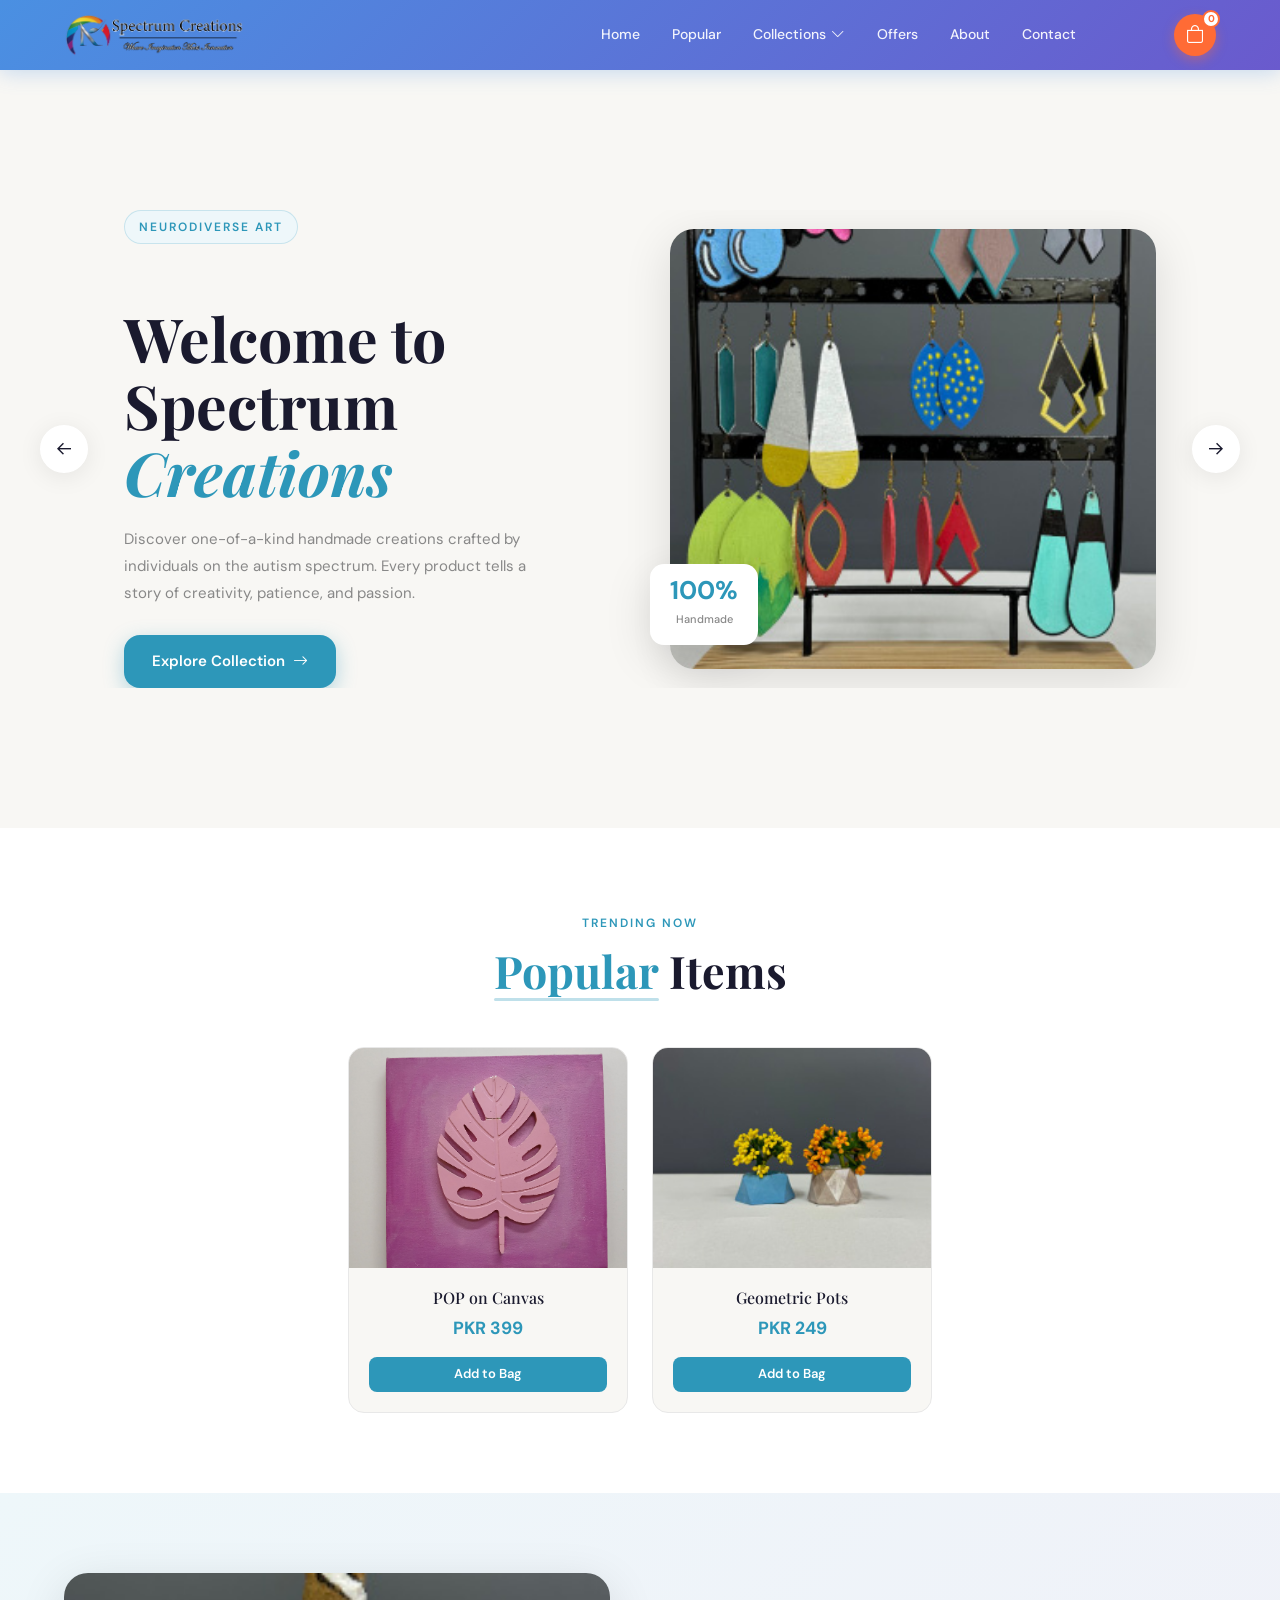
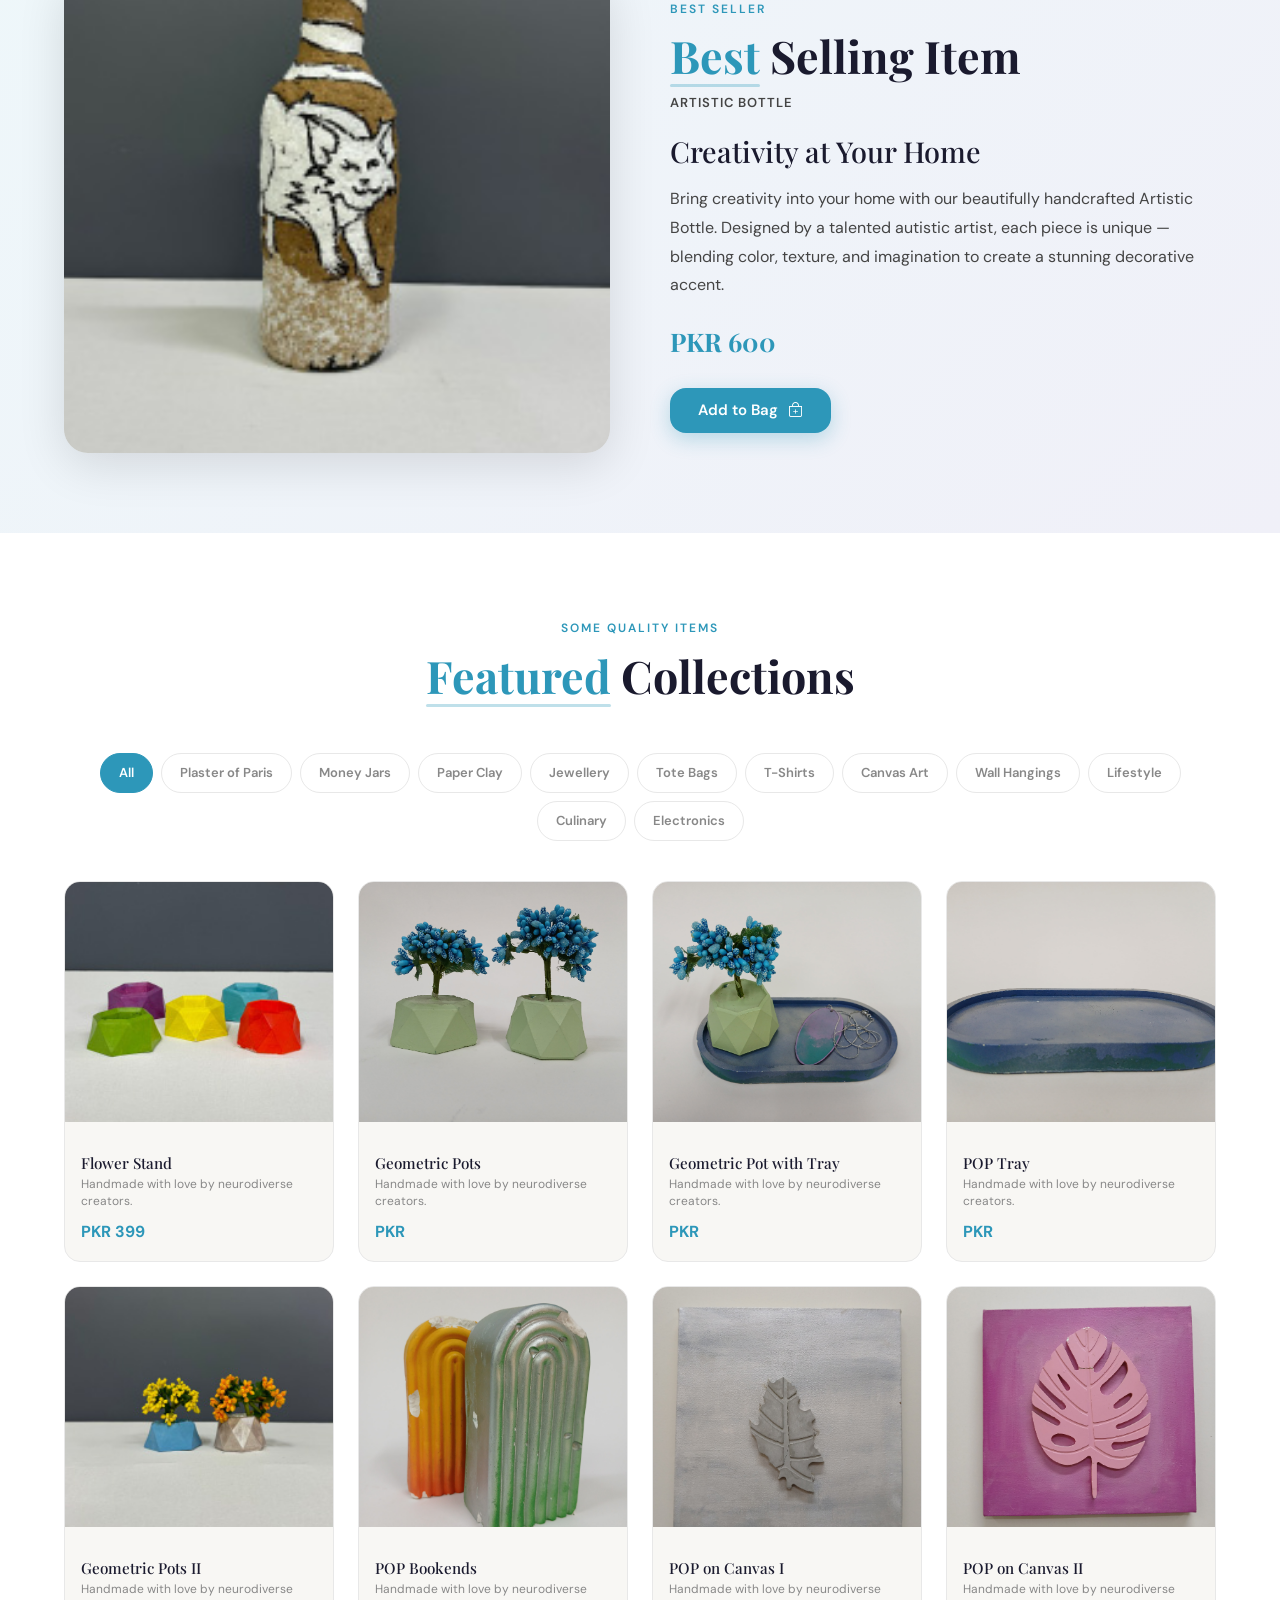
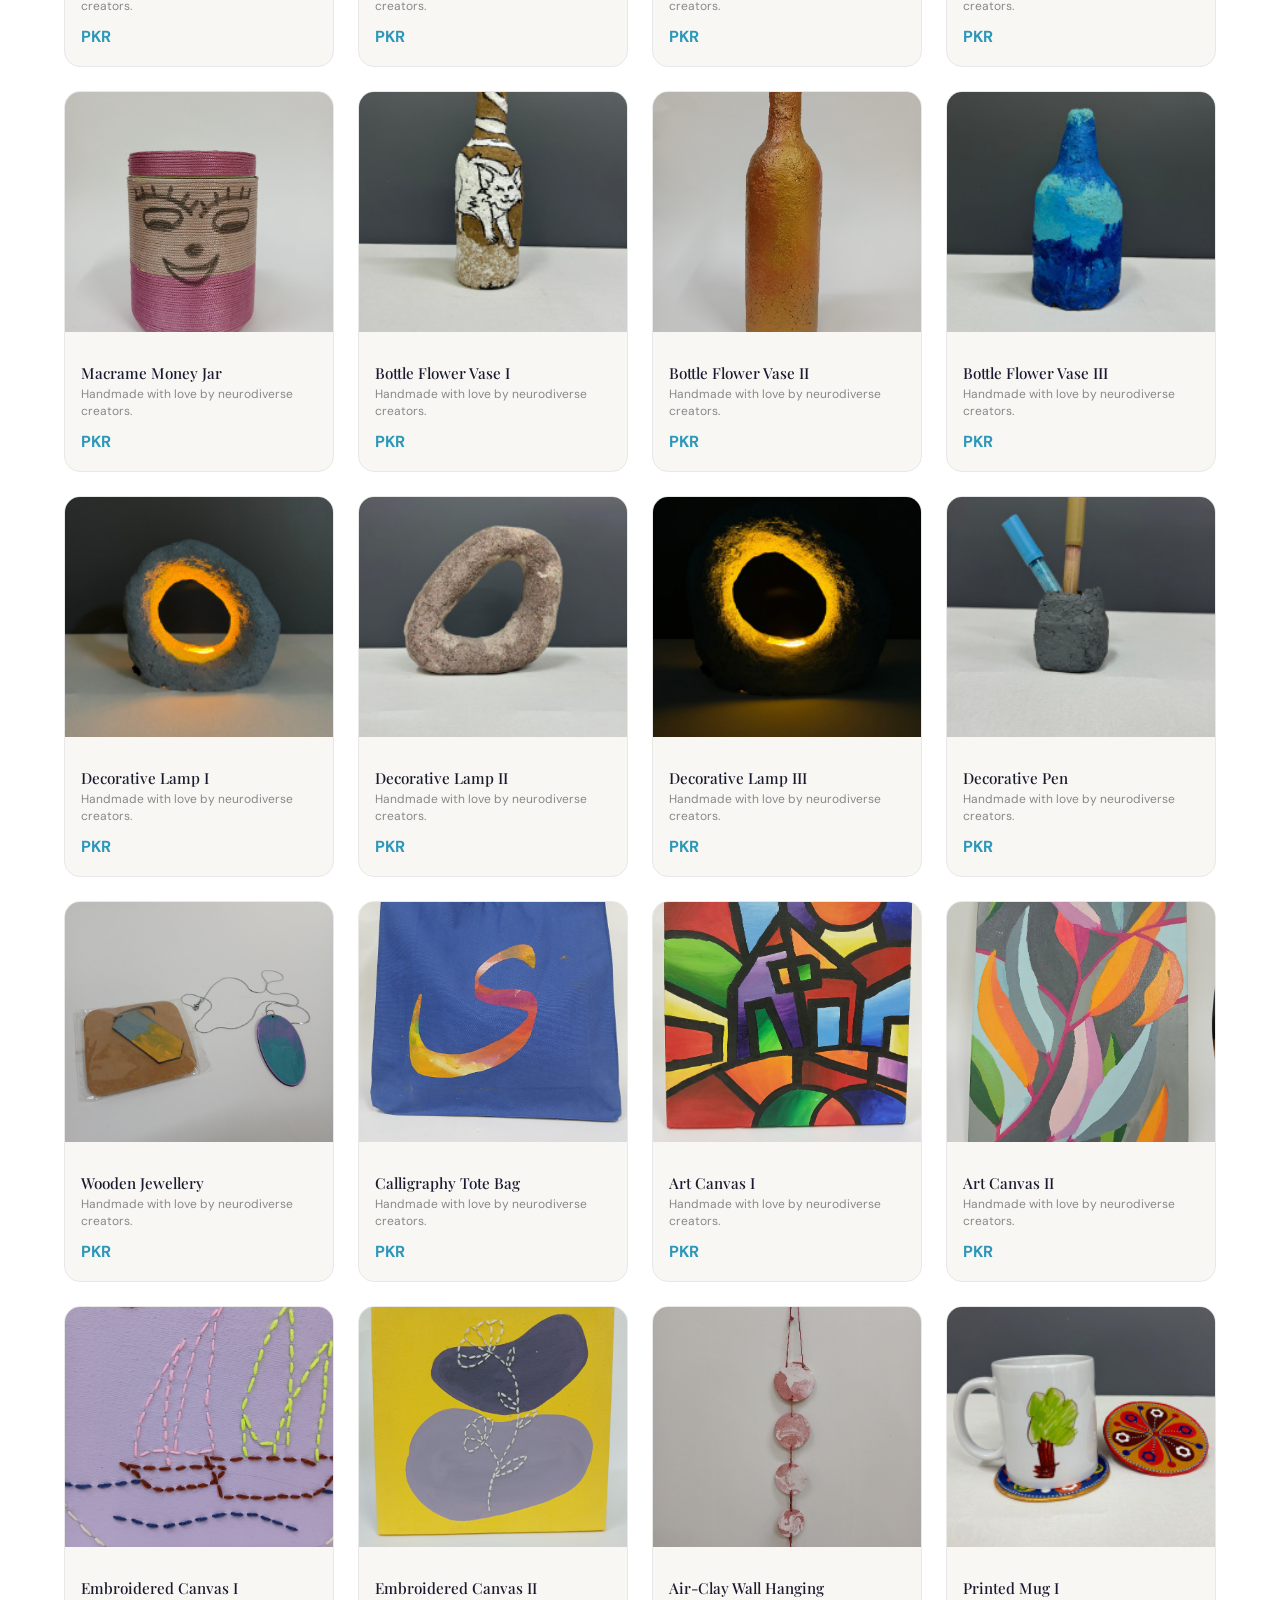
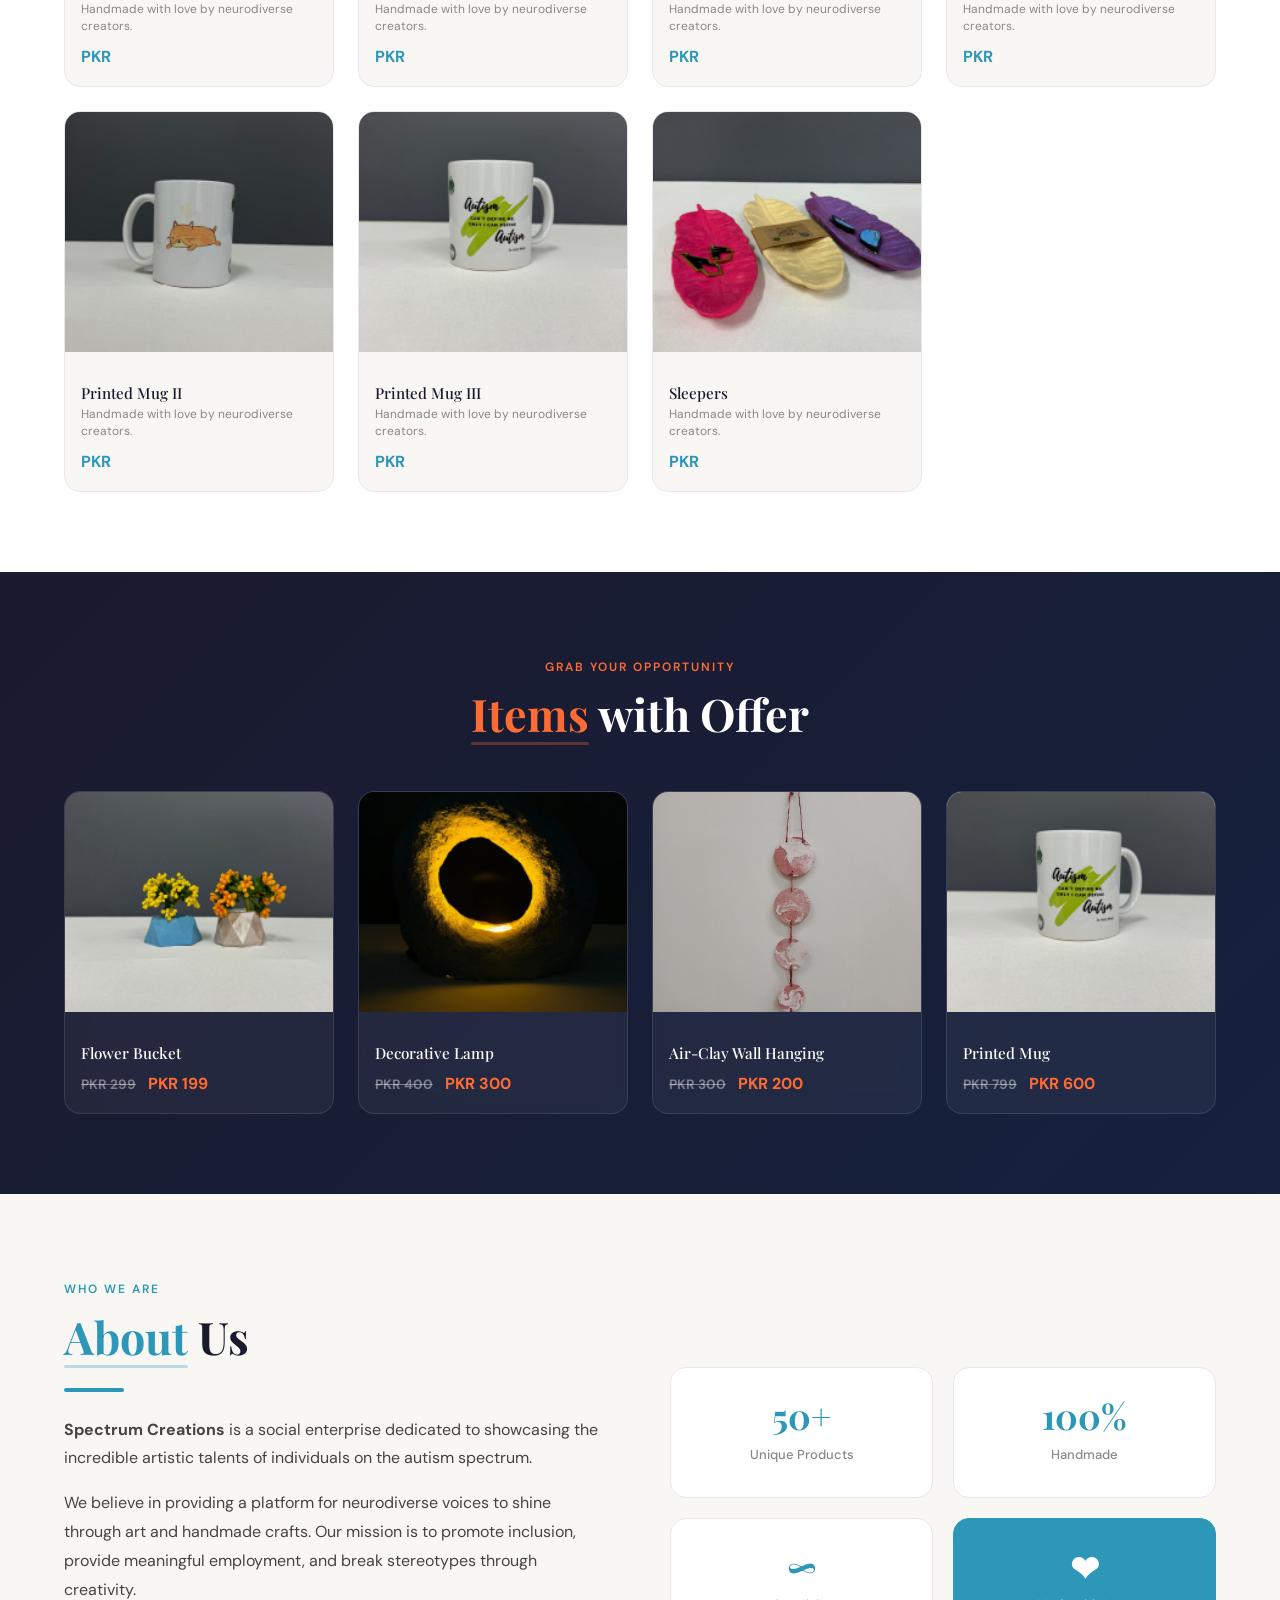
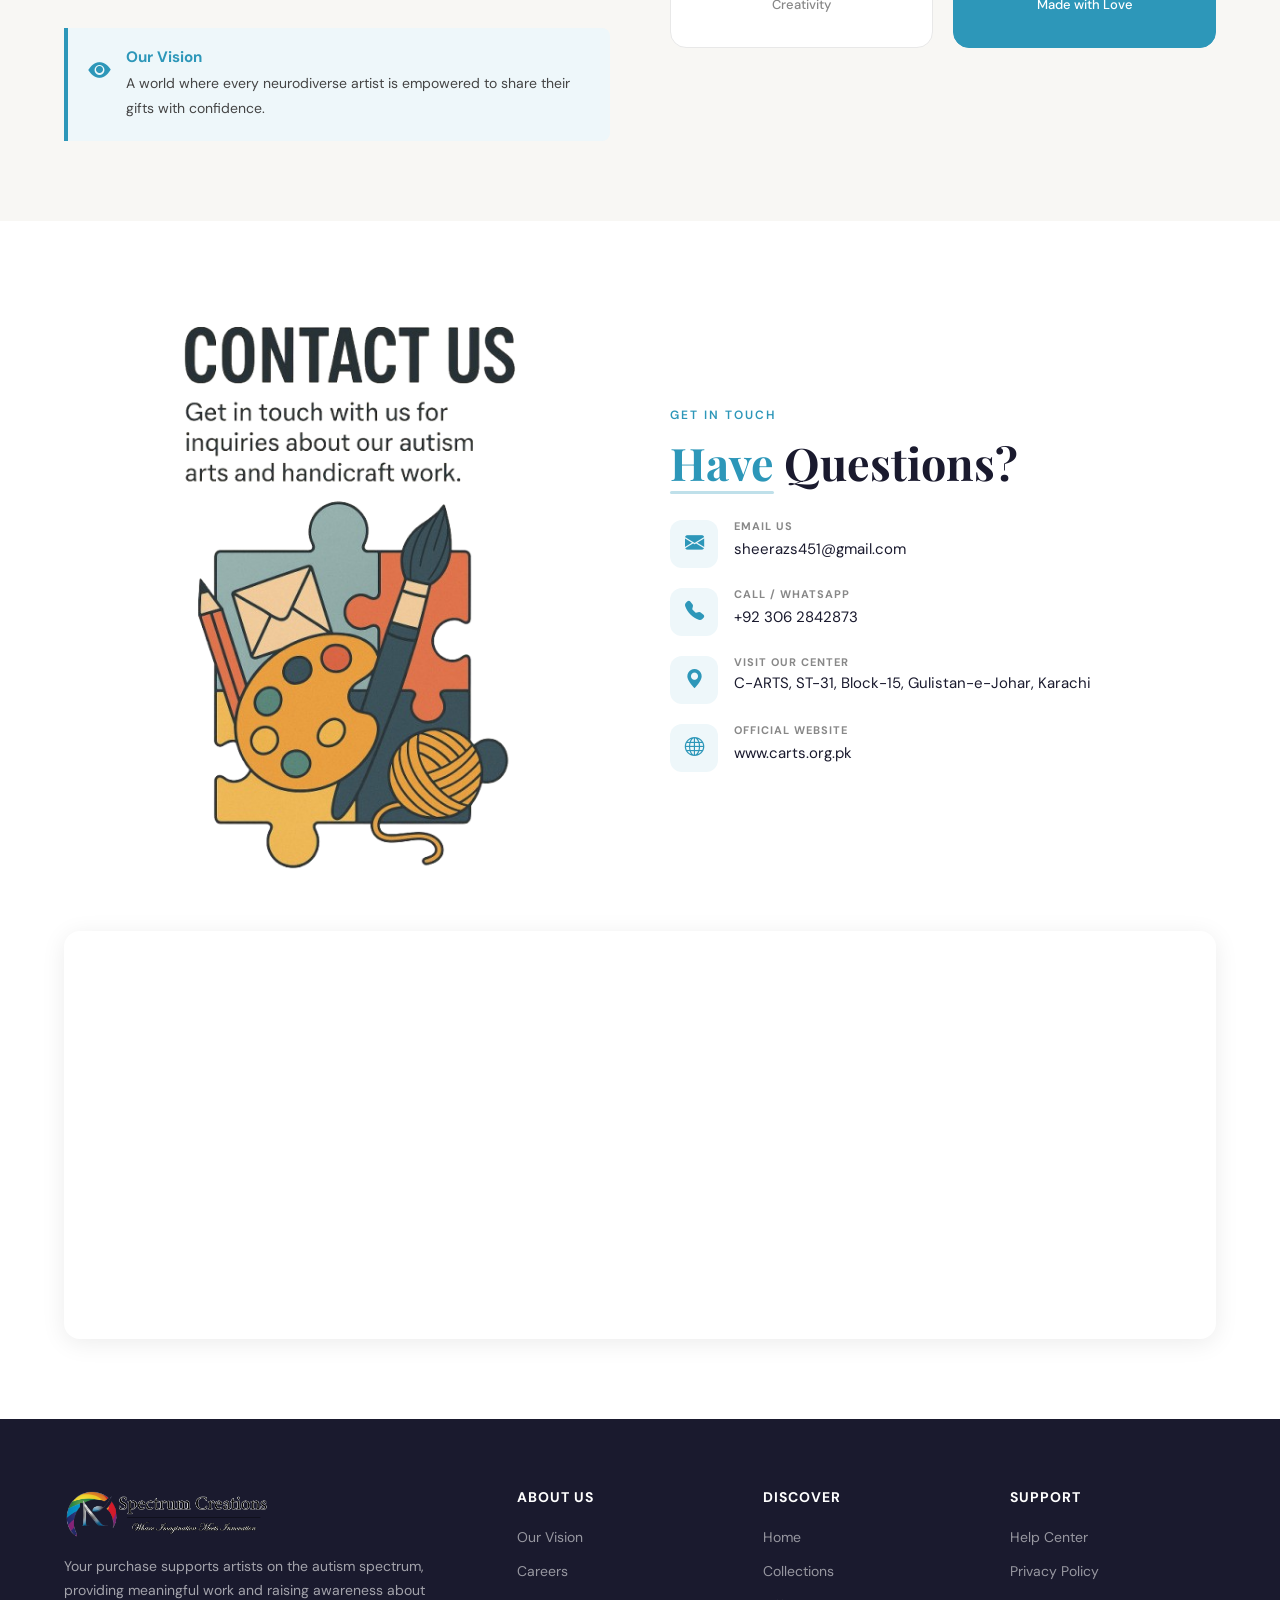
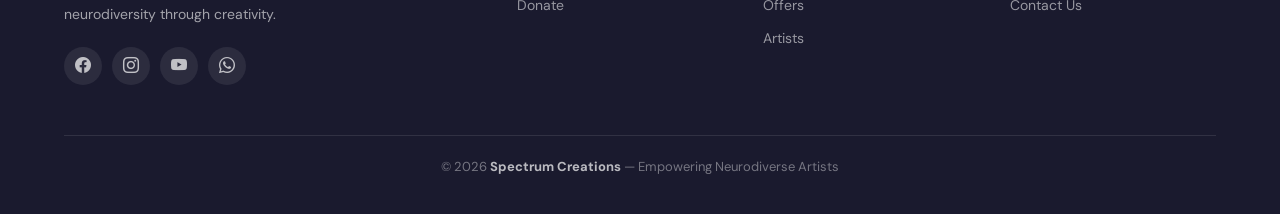
==== commit e878f312: "Fourth Push" ====
--- a/index.html
+++ b/index.html
@@ -2,1876 +2,1291 @@
 <html lang="en">
 
 <head>
-	<title>Centre for Autism C-Arts - Online Order Autistic child's produced Products</title>
-	<meta charset="utf-8">
-	<meta http-equiv="X-UA-Compatible" content="IE=edge">
-	<meta name="viewport" content="width=device-width, initial-scale=1.0">
-	<meta name="format-detection" content="telephone=no">
-	<meta name="apple-mobile-web-app-capable" content="yes">
-	<meta name="author" content="">
-	<meta name="keywords" content="">
-	<meta name="description" content="Centre for Autism C-Arts - Online Order Autistic child's produced Products">
-
-	<link href="https://cdn.jsdelivr.net/npm/bootstrap@5.3.1/dist/css/bootstrap.min.css" rel="stylesheet"
-		integrity="sha384-4bw+/aepP/YC94hEpVNVgiZdgIC5+VKNBQNGCHeKRQN+PtmoHDEXuppvnDJzQIu9" crossorigin="anonymous">
-
-	<link rel="stylesheet" href="https://cdn.jsdelivr.net/npm/bootstrap-icons@1.11.3/font/bootstrap-icons.css">
-
-	<link rel="stylesheet" type="text/css" href="css/normalize.css">
-	<link rel="stylesheet" type="text/css" href="icomoon/icomoon.css">
-	<link rel="stylesheet" type="text/css" href="css/vendor.css">
-	<link rel="stylesheet" type="text/css" href="style.css">
-
+  <title>Spectrum Creations — Art by Neurodiverse Artists</title>
+  <meta charset="utf-8">
+  <meta http-equiv="X-UA-Compatible" content="IE=edge">
+  <meta name="viewport" content="width=device-width, initial-scale=1.0">
+  <meta name="format-detection" content="telephone=no">
+  <meta name="apple-mobile-web-app-capable" content="yes">
+  <meta name="description"
+    content="Spectrum Creations — Handmade art and crafts by individuals on the autism spectrum.">
+
+  <link
+    href="https://fonts.googleapis.com/css2?family=Playfair+Display:ital,wght@0,400;0,700;1,400&family=DM+Sans:wght@300;400;500;600&display=swap"
+    rel="stylesheet">
+  <link href="https://cdn.jsdelivr.net/npm/bootstrap@5.3.1/dist/css/bootstrap.min.css" rel="stylesheet">
+  <link rel="stylesheet" href="https://cdn.jsdelivr.net/npm/bootstrap-icons@1.11.3/font/bootstrap-icons.css">
+  <link rel="stylesheet" type="text/css" href="css/normalize.css">
+  <link rel="stylesheet" type="text/css" href="icomoon/icomoon.css">
+  <link rel="stylesheet" type="text/css" href="css/vendor.css">
+  <link rel="stylesheet" type="text/css" href="style.css">
 </head>
 
-<body data-bs-spy="scroll" data-bs-target="#header" tabindex="0">
-
-	<div id="header-wrap">
-
-		<div class="top-content">
-			<div class="container-fluid">
-				<div class="row">
-					<div class="col-md-6">
-
-					</div>
-					<div class="col-md-6">
-						<div class="right-element">
-							<!-- <a href="#" class="user-account for-buy"><i
-									class="icon icon-user"></i><span>Account</span></a>
-							<a href="#" class="cart for-buy"><i class="icon icon-clipboard"></i><span>Cart:(0
-									$)</span></a>
-
-							<div class="action-menu">
-
-								<div class="search-bar">
-									<a href="#" class="search-button search-toggle" data-selector="#header-wrap">
-										<i class="icon icon-search"></i>
-									</a>
-									<form role="search" method="get" class="search-box">
-										<input class="search-field text search-input" placeholder="Search"
-											type="search">
-									</form>
-								</div>
-							</div> -->
-
-
-						</div><!--top-right-->
-					</div>
-
-				</div>
-			</div>
-		</div><!--top-content-->
-
-		<header id="header">
-			<div class="container-fluid">
-				<div class="row">
-
-					<div class="col-md-2">
-						<div class="main-logo">
-							<a href="index.html"><img src="images/main-logo.png" alt="logo"></a>
-						</div>
-
-					</div>
-
-					<div class="col-md-10">
-
-						<nav id="navbar">
-							<div class="main-menu stellarnav">
-								<ul class="menu-list">
-									<li class="menu-item active"><a href="#">Home</a></li>
-									<!-- <li class="menu-item has-sub">
-										<a href="#pages" class="nav-link">Pages</a>
-
-										<ul>
-											<li class="active"><a href="index.html">Home</a></li>
-											<li><a href="index.html">About</a></li>
-											<li><a href="index.html">Styles</a></li>
-											<li><a href="index.html">Blog</a></li>
-											<li><a href="index.html">Post Single</a></li>
-											<li><a href="index.html">Our Store</a></li>
-											<li><a href="index.html">Product Single</a></li>
-											<li><a href="index.html">Contact</a></li>
-											<li><a href="index.html">Thank You</a></li>
-										</ul>
-
-									</li> -->
-									<li class="menu-item"><a href="#popular-Spectrum_Creationss"
-											class="nav-link">Popular</a></li>
-									<li class="menu-item"><a href="#featured-Spectrum_Creationss"
-											class="nav-link">Featured Collections</a>
-										<ul class="dropdown-menu" aria-labelledby="navbarDropdown">
-											<li><a class="dropdown-item" href="#plasterOfParis">Plaster of Paris</a>
-											</li>
-											<li><a class="dropdown-item" href="#moneyJars">Money Jars</a></li>
-											<li><a class="dropdown-item" href="#paperClay">Paper Clay</a></li>
-											<li><a class="dropdown-item" href="#jewellery">Jewellery</a></li>
-											<li><a class="dropdown-item" href="#toteBags">Tote Bags</a></li>
-											<li><a class="dropdown-item" href="#tShirts">T-Shirts</a></li>
-											<li><a class="dropdown-item" href="#canvasArt">Canvas Art</a></li>
-											<li><a class="dropdown-item" href="#wallHangings">Wall Hangings</a></li>
-											<li><a class="dropdown-item" href="#lifestyleAccessories">Lifestyle
-													Accessories</a></li>
-										</ul>
-									</li>
-									<li class="menu-item"><a href="#special-offer" class="nav-link">Offer</a></li>
-									<li class="menu-item"><a href="#about" class="nav-link">About</a></li>
-									<li class="menu-item"><a href="#contact" class="nav-link">Contact</a></li>
-									<li class=""><a class=""></a></li>
-								</ul>
-								<!-- CART ICON -->
-								<div class="cart-icon" onclick="toggleCart()">
-									🛒
-									<span class="badge" id="count">0</span>
-								</div>
-
-								<div class="hamburger">
-									<span class="bar"></span>
-									<span class="bar"></span>
-									<span class="bar"></span>
-								</div>
-
-							</div>
-						</nav>
-
-					</div>
-
-				</div>
-			</div>
-		</header>
-
-
-	</div><!--header-wrap-->
-
-	<section id="billboard">
-
-		<div class="container">
-			<div class="row">
-				<div class="col-md-12">
-
-					<button class="prev slick-arrow">
-						<i class="icon icon-arrow-left"></i>
-					</button>
-
-					<div class="main-slider pattern-overlay">
-						<div class="slider-item">
-							<div class="banner-content">
-								<h2 class="banner-title">Welcome to Spectrum Creations</h2>
-								<p><strong>Empowering Neurodiverse Talents Through Art & Handicrafts</strong> <br>
-									<span>Discover one-of-a-kind, handmade creations crafted by individuals on the
-										autism spectrum. At Spectrum Creations, every product tells a story of
-										creativity, patience, and passion. Your purchase not only brings home a
-										beautiful item but also supports and celebrates neurodiverse artists.</span>
-								</p>
-
-							</div><!--banner-content-->
-							<img src="images/main-banner1.jpg" alt="banner" class="banner-image">
-						</div><!--slider-item-->
-
-						<div class="slider-item">
-							<div class="banner-content">
-								<h2 class="banner-title">Welcome to Spectrum Creations</h2>
-								<p> <strong>Explore our collection of unique handmade items:</strong> <br>
-
-									Paintings & Illustrations – Expressive, colorful, and full of soul. <br>
-
-									Handcrafted Jewelry – Intricately designed with love and care. <br>
-
-									Home Decor – Add warmth and uniqueness to your space. <br>
-
-									Toys & Puzzles – Thoughtfully designed sensory items and puzzles. <br>
-
-									Stationery & Gifts – Perfect for gifting with purpose.</p>
-
-							</div><!--banner-content-->
-							<img src="images/main-banner2.jpg" alt="banner" class="banner-image">
-						</div><!--slider-item-->
-
-					</div><!--slider-->
-
-					<button class="next slick-arrow">
-						<i class="icon icon-arrow-right"></i>
-					</button>
-
-				</div>
-			</div>
-		</div>
-
-	</section>
-
-
-	<section id="popular-Spectrum_Creationss" class="py-5 my-5">
-		<div class="container">
-			<div class="row">
-				<div class="col-md-12">
-
-
-					<!-- CART ICON -->
-					<!-- <div class="cart-icon" onclick="toggleCart()">
-						🛒
-						<span class="badge" id="count">0</span>
-					</div> -->
-
-					<!-- PRODUCTS -->
-					<section class="popular-section">
-
-						<h2 class="section-title"><span>Popular</span> Items</h2>
-
-						<div class="products-container">
-							<div class="products">
-
-								<div class="product" data-id="1">
-									<img src="images/POP (Plaster Of Paris)/POP on Canvas (2).jpg" alt="POP Canvas" />
-									<div class="product-info">
-										<h4>POP on Canvas</h4>
-										<p class="price">399Rs</p>
-									</div>
-
-									<button class="add-btn" id="add-btn-1" onclick="add(1)">ADD TO CART</button>
-
-									<div class="quantity" id="q-1" style="display: none;">
-										<button onclick="dec(1)">-</button>
-										<span id="val-1">1</span>
-										<button onclick="inc(1)">+</button>
-									</div>
-								</div>
-
-								<div class="product" data-id="2">
-									<img src="images/POP (Plaster Of Paris)/Geometric Pots (2).jpg"
-										alt="Geometric Pots" />
-									<div class="product-info">
-										<h4>Geometric Pots</h4>
-										<p class="price">249Rs</p>
-									</div>
-
-									<button class="add-btn" id="add-btn-2" onclick="add(2)">ADD TO CART</button>
-
-									<div class="quantity" id="q-2" style="display: none;">
-										<button onclick="dec(2)">-</button>
-										<span id="val-2">1</span>
-										<button onclick="inc(2)">+</button>
-									</div>
-								</div>
-
-							</div>
-						</div>
-
-					</section>
-
-					<!-- CART DRAWER -->
-					<div class="drawer" id="drawer">
-
-						<div class="header">
-							<h3>Your Cart</h3>
-							<button onclick="toggleCart()">✖</button>
-						</div>
-
-						<div id="items"></div>
-
-						<div class="footer">
-							<h3>Total: PKR <span id="total">0</span></h3>
-							<button class="checkout" onclick="checkout()">Checkout</button>
-						</div>
-
-					</div>
-
-
-
-
-
-
-				</div>
-			</div>
-		</div>
-	</section>
-
-
-
-
-
-
-
-
-
-	<section id="best-selling" class="leaf-pattern-overlay">
-		<div class="corner-pattern-overlay"></div>
-		<div class="container">
-			<div class="row justify-content-center">
-
-				<div class="col-md-8">
-
-					<div class="row">
-
-						<div class="col-md-6">
-							<figure class="products-thumb">
-								<img src="images/Paper Clay/Bottle Flower Vase (1).jpg" alt="Spectrum_Creations"
-									class="single-image">
-							</figure>
-						</div>
-
-						<div class="col-md-6">
-							<div class="product-entry">
-								<h2 class="section-title divider"><span>Best</span> Selling Item</h2>
-
-								<div class="products-content">
-									<div class="author-name">Artistic Bottle</div>
-									<h3 class="item-title">Creativity at Your Home</h3>
-									<p>Bring creativity into your home with our beautifully handcrafted Artistic Bottle.
-										Designed by a talented autistic artist, each piece is unique—blending color,
-										texture, and imagination to create a stunning decorative accent. Perfect for
-										gifting or adding a personal touch to your space.</p>
-									<div class="item-price">600.00 PKR</div>
-									<div class="btn-wrap">
-										<button class="add-btn" id="add-btn-1" onclick="add(1)">ADD TO CART</button>
-									</div>
-								</div>
-
-							</div>
-						</div>
-
-					</div>
-					<!-- / row -->
-
-				</div>
-
-			</div>
-		</div>
-	</section>
-
-	<section id="featured-Spectrum_Creationss" class="Spectrum_Creationsshelf py-5 my-5">
-		<div class="container">
-			<div class="row">
-				<div class="col-md-12">
-
-					<div class="section-header align-center">
-						<div class="title">
-							<span>Some quality items</span>
-						</div>
-						<h2 class="section-title "><span>Featured</span> Collections</h2>
-					</div>
-
-					<ul class="tabs">
-						<li data-tab-target="#allCollections" class="active tab">All Collections</li>
-						<li data-tab-target="#plasterOfParis" class="tab">Plaster of Paris (POP)</li>
-						<li data-tab-target="#moneyJars" class="tab">Money Jars</li>
-						<li data-tab-target="#paperClay" class="tab">Paper Clay</li>
-						<li data-tab-target="#jewellery" class="tab">Jewellery</li>
-						<li data-tab-target="#toteBags" class="tab">Tote Bags</li>
-						<li data-tab-target="#tShirts" class="tab">T-Shirts</li>
-						<li data-tab-target="#canvasArt" class="tab">Canvas Art</li>
-						<li data-tab-target="#wallHangings" class="tab">Wall Hangings</li>
-						<li data-tab-target="#lifestyleAccessories" class="tab">Lifestyle Accessories</li>
-						<li data-tab-target="#culinary" class="tab">Culinary</li>
-						<li data-tab-target="#electronics" class="tab">Electronics</li>
-					</ul>
-
-					<!-- All Collection  -->
-
-					<div class="tab-content">
-						<div id="allCollections" data-tab-content class="active">
-							<div class="row">
-
-								<div class="col-md-3" data-id="1">
-									<div class="product-item">
-										<figure class="product-style">
-											<img src="images/POP (Plaster Of Paris)/Flower Stand.jpg" alt="Flower Stand"
-												class="product-item">
-
-											<button class="button" id="add-btn-1" onclick="add(1)">ADD TO CART</button>
-
-											<div class="quantity" id="q-1"
-												style="display: none; position: absolute; bottom: 20px; width: 80%; left: 10%;">
-												<button onclick="dec(1)">-</button>
-												<span id="val-1">1</span>
-												<button onclick="inc(1)">+</button>
-											</div>
-										</figure>
-
-										<figcaption>
-											<span>Unique art, decor, and gifts made with heart by neurodiverse
-												creators.</span>
-											<div class="item-price">PKR 399</div>
-										</figcaption>
-									</div>
-								</div>
-								<div class="col-md-3">
-									<div class="product-item">
-										<figure class="product-style">
-											<img src="images/POP (Plaster Of Paris)/Geometric Pots (1).jpg"
-												alt="Spectrum_Creationss" class="product-item">
-											<button class="button" id="add-btn-1" onclick="add(1)">ADD TO CART</button>
-											Add to Cart
-											</button>
-
-											<div class="quantity" id="q-1" style="display: none;">
-												<button onclick="dec(1)">-</button>
-												<span id="val-1">1</span>
-												<button onclick="inc(1)">+</button>
-											</div>
-										</figure>
-										<figcaption>
-											<!-- <h3>Portrait photography</h3> -->
-											<span>Unique art, decor, and gifts made with heart by neurodiverse
-												creators.</span>
-											<div class="item-price">PKR</div>
-										</figcaption>
-									</div>
-								</div>
-
-								<div class="col-md-3">
-									<div class="product-item">
-										<figure class="product-style">
-											<img src="images/POP (Plaster Of Paris)/Geometric Pot with Tray.jpg"
-												alt="Spectrum_Creationss" class="product-item">
-											<button class="button" id="add-btn-1" onclick="add(1)">ADD TO CART</button>
-											Add to Cart
-											</button>
-										</figure>
-										<figcaption>
-											<!-- <h3>Portrait photography</h3> -->
-											<span>Unique art, decor, and gifts made with heart by neurodiverse
-												creators.</span>
-											<div class="item-price">PKR</div>
-										</figcaption>
-									</div>
-								</div>
-
-								<div class="col-md-3">
-									<div class="product-item">
-										<figure class="product-style">
-											<img src="images/POP (Plaster Of Paris)/Plaster of Paris Tray.jpg"
-												alt="Spectrum_Creationss" class="product-item">
-											<button class="button" id="add-btn-1" onclick="add(1)">ADD TO CART</button>
-											Add to Cart
-											</button>
-										</figure>
-										<figcaption>
-											<!-- <h3>Portrait photography</h3> -->
-											<span>Unique art, decor, and gifts made with heart by neurodiverse
-												creators.</span>
-											<div class="item-price">PKR</div>
-										</figcaption>
-									</div>
-								</div>
-
-							</div>
-							<div class="row">
-
-								<div class="col-md-3">
-									<div class="product-item">
-										<figure class="product-style">
-											<img src="images/POP (Plaster Of Paris)/Geometric Pots (2).jpg"
-												alt="Spectrum_Creationss" class="product-item">
-											<button class="button" id="add-btn-1" onclick="add(1)">ADD TO CART</button>
-											Add to Cart
-											</button>
-										</figure>
-										<figcaption>
-											<!-- <h3>Portrait photography</h3> -->
-											<span>Unique art, decor, and gifts made with heart by neurodiverse
-												creators.</span>
-											<div class="item-price">PKR</div>
-										</figcaption>
-									</div>
-								</div>
-
-								<div class="col-md-3">
-									<div class="product-item">
-										<figure class="product-style">
-											<img src="images/POP (Plaster Of Paris)/POP Bookends.jpg"
-												alt="Spectrum_Creationss" class="product-item">
-											<button class="button" id="add-btn-1" onclick="add(1)">ADD TO CART</button>
-											Add to Cart
-											</button>
-										</figure>
-										<figcaption>
-											<!-- <h3>Portrait photography</h3> -->
-											<span>Unique art, decor, and gifts made with heart by neurodiverse
-												creators.</span>
-											<div class="item-price">PKR</div>
-										</figcaption>
-									</div>
-								</div>
-
-								<div class="col-md-3">
-									<div class="product-item">
-										<figure class="product-style">
-											<img src="images/POP (Plaster Of Paris)/POP on Canvas (1).jpg"
-												alt="Spectrum_Creationss" class="product-item">
-											<button class="button" id="add-btn-1" onclick="add(1)">ADD TO CART</button>
-										</figure>
-										<figcaption>
-											<!-- <h3>Portrait photography</h3> -->
-											<span>Unique art, decor, and gifts made with heart by neurodiverse
-												creators.</span>
-											<div class="item-price">PKR</div>
-										</figcaption>
-									</div>
-								</div>
-
-								<div class="col-md-3">
-									<div class="product-item">
-										<figure class="product-style">
-											<img src="images/POP (Plaster Of Paris)/POP on Canvas (2).jpg"
-												alt="Spectrum_Creationss" class="product-item">
-											<button class="button" id="add-btn-1" onclick="add(1)">ADD TO CART</button>
-										</figure>
-										<figcaption>
-											<!-- <h3>Portrait photography</h3> -->
-											<span>Unique art, decor, and gifts made with heart by neurodiverse
-												creators.</span>
-											<div class="item-price">PKR</div>
-										</figcaption>
-									</div>
-								</div>
-
-							</div>
-
-							<div class="row">
-
-								<div class="col-md-3">
-									<div class="product-item">
-										<figure class="product-style">
-											<img src="images/Money Jar/Macrame Thread Money Jar.jpg"
-												alt="Spectrum_Creationss" class="product-item">
-											<button class="button" id="add-btn-1" onclick="add(1)">ADD TO CART</button>
-										</figure>
-										<figcaption>
-											<!-- <h3>Portrait photography</h3> -->
-											<span>Unique art, decor, and gifts made with heart by neurodiverse
-												creators.</span>
-											<div class="item-price">PKR</div>
-										</figcaption>
-									</div>
-								</div>
-
-								<div class="col-md-3">
-									<div class="product-item">
-										<figure class="product-style">
-											<img src="images/Paper Clay/Bottle Flower Vase (1).jpg"
-												alt="Spectrum_Creationss" class="product-item">
-											<button class="button" id="add-btn-1" onclick="add(1)">ADD TO CART</button>
-										</figure>
-										<figcaption>
-											<!-- <h3>Portrait photography</h3> -->
-											<span>Unique art, decor, and gifts made with heart by neurodiverse
-												creators.</span>
-											<div class="item-price">PKR</div>
-										</figcaption>
-									</div>
-								</div>
-
-								<div class="col-md-3">
-									<div class="product-item">
-										<figure class="product-style">
-											<img src="images/Paper Clay/Bottle Flower Vase (2).jpg"
-												alt="Spectrum_Creationss" class="product-item">
-											<button class="button" id="add-btn-1" onclick="add(1)">ADD TO CART</button>
-										</figure>
-										<figcaption>
-											<!-- <h3>Portrait photography</h3> -->
-											<span>Unique art, decor, and gifts made with heart by neurodiverse
-												creators.</span>
-											<div class="item-price">PKR</div>
-										</figcaption>
-									</div>
-								</div>
-
-								<div class="col-md-3">
-									<div class="product-item">
-										<figure class="product-style">
-											<img src="images/Paper Clay/Bottle Flower Vase (3).jpg"
-												alt="Spectrum_Creationss" class="product-item">
-											<button class="button" id="add-btn-1" onclick="add(1)">ADD TO CART</button>
-										</figure>
-										<figcaption>
-											<!-- <h3>Portrait photography</h3> -->
-											<span>Unique art, decor, and gifts made with heart by neurodiverse
-												creators.</span>
-											<div class="item-price">PKR</div>
-										</figcaption>
-									</div>
-								</div>
-							</div>
-
-							<div class="row">
-
-								<div class="col-md-3">
-									<div class="product-item">
-										<figure class="product-style">
-											<img src="images/Paper Clay/Decorative Lamp (1).jpg"
-												alt="Spectrum_Creationss" class="product-item">
-											<button class="button" id="add-btn-1" onclick="add(1)">ADD TO CART</button>
-										</figure>
-										<figcaption>
-											<!-- <h3>Portrait photography</h3> -->
-											<span>Unique art, decor, and gifts made with heart by neurodiverse
-												creators.</span>
-											<div class="item-price">PKR</div>
-										</figcaption>
-									</div>
-								</div>
-
-								<div class="col-md-3">
-									<div class="product-item">
-										<figure class="product-style">
-											<img src="images/Paper Clay/Decorative Lamp (2).jpg"
-												alt="Spectrum_Creationss" class="product-item">
-											<button class="button" id="add-btn-1" onclick="add(1)">ADD TO CART</button>
-										</figure>
-										<figcaption>
-											<!-- <h3>Portrait photography</h3> -->
-											<span>Unique art, decor, and gifts made with heart by neurodiverse
-												creators.</span>
-											<div class="item-price">PKR</div>
-										</figcaption>
-									</div>
-								</div>
-
-								<div class="col-md-3">
-									<div class="product-item">
-										<figure class="product-style">
-											<img src="images/Paper Clay/Decorative Lamp (3).jpg"
-												alt="Spectrum_Creationss" class="product-item">
-											<button class="button" id="add-btn-1" onclick="add(1)">ADD TO CART</button>
-										</figure>
-										<figcaption>
-											<!-- <h3>Portrait photography</h3> -->
-											<span>Unique art, decor, and gifts made with heart by neurodiverse
-												creators.</span>
-											<div class="item-price">PKR</div>
-										</figcaption>
-									</div>
-								</div>
-
-								<div class="col-md-3">
-									<div class="product-item">
-										<figure class="product-style">
-											<img src="images/Paper Clay/Decorative Pen.jpg" alt="Spectrum_Creationss"
-												class="product-item">
-											<button class="button" id="add-btn-1" onclick="add(1)">ADD TO CART</button>
-										</figure>
-										<figcaption>
-											<!-- <h3>Portrait photography</h3> -->
-											<span>Unique art, decor, and gifts made with heart by neurodiverse
-												creators.</span>
-											<div class="item-price">PKR</div>
-										</figcaption>
-									</div>
-								</div>
-							</div>
-
-							<div class="row">
-
-								<div class="col-md-3">
-									<div class="product-item">
-										<figure class="product-style">
-											<img src="images/Jewellery/Wooden Jewellery.jpg" alt="Spectrum_Creationss"
-												class="product-item">
-											<button class="button" id="add-btn-1" onclick="add(1)">ADD TO CART</button>
-										</figure>
-										<figcaption>
-											<!-- <h3>Portrait photography</h3> -->
-											<span>Unique art, decor, and gifts made with heart by neurodiverse
-												creators.</span>
-											<div class="item-price">PKR</div>
-										</figcaption>
-									</div>
-								</div>
-
-								<div class="col-md-3">
-									<div class="product-item">
-										<figure class="product-style">
-											<img src="images/Tote Bags/Calligraphy Tote Bag.jpg"
-												alt="Spectrum_Creationss" class="product-item">
-											<button class="button" id="add-btn-1" onclick="add(1)">ADD TO CART</button>
-										</figure>
-										<figcaption>
-											<!-- <h3>Portrait photography</h3> -->
-											<span>Unique art, decor, and gifts made with heart by neurodiverse
-												creators.</span>
-											<div class="item-price">PKR</div>
-										</figcaption>
-									</div>
-								</div>
-
-								<div class="col-md-3">
-									<div class="product-item">
-										<figure class="product-style">
-											<img src="images/T-Shirts/" alt="T-Shirts Pictures" class="product-item">
-											<button class="button" id="add-btn-1" onclick="add(1)">ADD TO CART</button>
-										</figure>
-										<figcaption>
-											<!-- <h3>Portrait photography</h3> -->
-											<span>Unique art, decor, and gifts made with heart by neurodiverse
-												creators.</span>
-											<div class="item-price">PKR</div>
-										</figcaption>
-									</div>
-								</div>
-
-								<div class="col-md-3">
-									<div class="product-item">
-										<figure class="product-style">
-											<img src="images/Canvas Arts/Art Canvas (1).jpg" alt="Spectrum_Creationss"
-												class="product-item">
-											<button class="button" id="add-btn-1" onclick="add(1)">ADD TO CART</button>
-										</figure>
-										<figcaption>
-											<!-- <h3>Portrait photography</h3> -->
-											<span>Unique art, decor, and gifts made with heart by neurodiverse
-												creators.</span>
-											<div class="item-price">PKR</div>
-										</figcaption>
-									</div>
-								</div>
-							</div>
-
-							<div class="row">
-
-								<div class="col-md-3">
-									<div class="product-item">
-										<figure class="product-style">
-											<img src="images/Canvas Arts/Art Canvas (2).jpg" alt="Spectrum_Creationss"
-												class="product-item">
-											<button class="button" id="add-btn-1" onclick="add(1)">ADD TO CART</button>
-										</figure>
-										<figcaption>
-											<!-- <h3>Portrait photography</h3> -->
-											<span>Unique art, decor, and gifts made with heart by neurodiverse
-												creators.</span>
-											<div class="item-price">PKR</div>
-										</figcaption>
-									</div>
-								</div>
-
-								<div class="col-md-3">
-									<div class="product-item">
-										<figure class="product-style">
-											<img src="images/Canvas Arts/Embroided Canvas (1).jpg"
-												alt="Spectrum_Creationss" class="product-item">
-											<button class="button" id="add-btn-1" onclick="add(1)">ADD TO CART</button>
-										</figure>
-										<figcaption>
-											<!-- <h3>Portrait photography</h3> -->
-											<span>Unique art, decor, and gifts made with heart by neurodiverse
-												creators.</span>
-											<div class="item-price">PKR</div>
-										</figcaption>
-									</div>
-								</div>
-
-								<div class="col-md-3">
-									<div class="product-item">
-										<figure class="product-style">
-											<img src="images/Canvas Arts/Embroided Canvas (2).jpg"
-												alt="Spectrum_Creationss" class="product-item">
-											<button class="button" id="add-btn-1" onclick="add(1)">ADD TO CART</button>
-										</figure>
-										<figcaption>
-											<!-- <h3>Portrait photography</h3> -->
-											<span>Unique art, decor, and gifts made with heart by neurodiverse
-												creators.</span>
-											<div class="item-price">PKR</div>
-										</figcaption>
-									</div>
-								</div>
-
-								<div class="col-md-3">
-									<div class="product-item">
-										<figure class="product-style">
-											<img src="images/Wall Hangings/Air-Clay Wall Hanging.jpg"
-												alt="Spectrum_Creationss" class="product-item">
-											<button class="button" id="add-btn-1" onclick="add(1)">ADD TO CART</button>
-										</figure>
-										<figcaption>
-											<!-- <h3>Portrait photography</h3> -->
-											<span>Unique art, decor, and gifts made with heart by neurodiverse
-												creators.</span>
-											<div class="item-price">PKR</div>
-										</figcaption>
-									</div>
-								</div>
-							</div>
-
-							<div class="row">
-
-								<div class="col-md-3">
-									<div class="product-item">
-										<figure class="product-style">
-											<img src="images/Lifestyle Accessories/Mug (1).jpg"
-												alt="Spectrum_Creationss" class="product-item">
-											<button class="button" id="add-btn-1" onclick="add(1)">ADD TO CART</button>
-										</figure>
-										<figcaption>
-											<!-- <h3>Portrait photography</h3> -->
-											<span>Unique art, decor, and gifts made with heart by neurodiverse
-												creators.</span>
-											<div class="item-price">PKR</div>
-										</figcaption>
-									</div>
-								</div>
-
-								<div class="col-md-3">
-									<div class="product-item">
-										<figure class="product-style">
-											<img src="images/Lifestyle Accessories/Mug (2).jpg"
-												alt="Spectrum_Creationss" class="product-item">
-											<button class="button" id="add-btn-1" onclick="add(1)">ADD TO CART</button>
-										</figure>
-										<figcaption>
-											<!-- <h3>Portrait photography</h3> -->
-											<span>Unique art, decor, and gifts made with heart by neurodiverse
-												creators.</span>
-											<div class="item-price">PKR</div>
-										</figcaption>
-									</div>
-								</div>
-
-								<div class="col-md-3">
-									<div class="product-item">
-										<figure class="product-style">
-											<img src="images/Lifestyle Accessories/Mug (3).jpg"
-												alt="Spectrum_Creationss" class="product-item">
-											<button class="button" id="add-btn-1" onclick="add(1)">ADD TO CART</button>
-										</figure>
-										<figcaption>
-											<!-- <h3>Portrait photography</h3> -->
-											<span>Unique art, decor, and gifts made with heart by neurodiverse
-												creators.</span>
-											<div class="item-price">PKR</div>
-										</figcaption>
-									</div>
-								</div>
-
-								<div class="col-md-3">
-									<div class="product-item">
-										<figure class="product-style">
-											<img src="images/Lifestyle Accessories/Sleepers.jpg"
-												alt="Spectrum_Creationss" class="product-item">
-											<button class="button" id="add-btn-1" onclick="add(1)">ADD TO CART</button>
-										</figure>
-										<figcaption>
-											<!-- <h3>Portrait photography</h3> -->
-											<span>Unique art, decor, and gifts made with heart by neurodiverse
-												creators.</span>
-											<div class="item-price">PKR</div>
-										</figcaption>
-									</div>
-								</div>
-							</div>
-
-							<div class="row">
-
-								<div class="col-md-3">
-									<div class="product-item">
-										<figure class="product-style">
-											<img src="images/Lifestyle Accessories/Sleepers.jpg"
-												alt="Spectrum_Creationss" class="product-item">
-											<button class="button" id="add-btn-1" onclick="add(1)">ADD TO CART</button>
-										</figure>
-										<figcaption>
-											<!-- <h3>Portrait photography</h3> -->
-											<span>Unique art, decor, and gifts made with heart by neurodiverse
-												creators.</span>
-											<div class="item-price">PKR</div>
-										</figcaption>
-									</div>
-								</div>
-
-							</div>
-
-						</div>
-
-						<!-- Plaster of Paris (POP)  -->
-
-						<div id="plasterOfParis" data-tab-content>
-							<div class="row">
-
-								<div class="col-md-3">
-									<div class="product-item">
-										<figure class="product-style">
-											<img src="images/POP (Plaster Of Paris)/Flower Stand.jpg"
-												alt="Spectrum_Creationss" class="product-item">
-											<button class="button" id="add-btn-1" onclick="add(1)">ADD TO CART</button>
-										</figure>
-										<figcaption>
-											<!-- <h3>Portrait photography</h3> -->
-											<span>Unique art, decor, and gifts made with heart by neurodiverse
-												creators.</span>
-											<div class="item-price">PKR</div>
-										</figcaption>
-									</div>
-								</div>
-
-								<div class="col-md-3">
-									<div class="product-item">
-										<figure class="product-style">
-											<img src="images/POP (Plaster Of Paris)/Geometric Pots (1).jpg"
-												alt="Spectrum_Creationss" class="product-item">
-											<button class="button" id="add-btn-1" onclick="add(1)">ADD TO CART</button>
-										</figure>
-										<figcaption>
-											<!-- <h3>Portrait photography</h3> -->
-											<span>Unique art, decor, and gifts made with heart by neurodiverse
-												creators.</span>
-											<div class="item-price">PKR</div>
-										</figcaption>
-									</div>
-								</div>
-
-								<div class="col-md-3">
-									<div class="product-item">
-										<figure class="product-style">
-											<img src="images/POP (Plaster Of Paris)/Geometric Pot with Tray.jpg"
-												alt="Spectrum_Creationss" class="product-item">
-											<button class="button" id="add-btn-1" onclick="add(1)">ADD TO CART</button>
-										</figure>
-										<figcaption>
-											<!-- <h3>Portrait photography</h3> -->
-											<span>Unique art, decor, and gifts made with heart by neurodiverse
-												creators.</span>
-											<div class="item-price">PKR</div>
-										</figcaption>
-									</div>
-								</div>
-
-								<div class="col-md-3">
-									<div class="product-item">
-										<figure class="product-style">
-											<img src="images/POP (Plaster Of Paris)/Plaster of Paris Tray.jpg"
-												alt="Spectrum_Creationss" class="product-item">
-											class="button" id="add-btn-1" onclick="add(1)">ADD TO CART</button>
-										</figure>
-										<figcaption>
-											<!-- <h3>Portrait photography</h3> -->
-											<span>Unique art, decor, and gifts made with heart by neurodiverse
-												creators.</span>
-											<div class="item-price">PKR</div>
-										</figcaption>
-									</div>
-								</div>
-
-							</div>
-							<div class="row">
-
-								<div class="col-md-3">
-									<div class="product-item">
-										<figure class="product-style">
-											<img src="images/POP (Plaster Of Paris)/Geometric Pots (2).jpg"
-												alt="Spectrum_Creationss" class="product-item">
-											<button class="button" id="add-btn-1" onclick="add(1)">ADD TO CART</button>
-										</figure>
-										<figcaption>
-											<!-- <h3>Portrait photography</h3> -->
-											<span>Unique art, decor, and gifts made with heart by neurodiverse
-												creators.</span>
-											<div class="item-price">PKR</div>
-										</figcaption>
-									</div>
-								</div>
-
-								<div class="col-md-3">
-									<div class="product-item">
-										<figure class="product-style">
-											<img src="images/POP (Plaster Of Paris)/POP Bookends.jpg"
-												alt="Spectrum_Creationss" class="product-item">
-											<button class="button" id="add-btn-1" onclick="add(1)">ADD TO CART</button>
-										</figure>
-										<figcaption>
-											<!-- <h3>Portrait photography</h3> -->
-											<span>Unique art, decor, and gifts made with heart by neurodiverse
-												creators.</span>
-											<div class="item-price">PKR</div>
-										</figcaption>
-									</div>
-								</div>
-
-								<div class="col-md-3">
-									<div class="product-item">
-										<figure class="product-style">
-											<img src="images/POP (Plaster Of Paris)/POP on Canvas (1).jpg"
-												alt="Spectrum_Creationss" class="product-item">
-											<button class="button" id="add-btn-1" onclick="add(1)">ADD TO CART</button>
-										</figure>
-										<figcaption>
-											<!-- <h3>Portrait photography</h3> -->
-											<span>Unique art, decor, and gifts made with heart by neurodiverse
-												creators.</span>
-											<div class="item-price">PKR</div>
-										</figcaption>
-									</div>
-								</div>
-
-								<div class="col-md-3">
-									<div class="product-item">
-										<figure class="product-style">
-											<img src="images/POP (Plaster Of Paris)/POP on Canvas (2).jpg"
-												alt="Spectrum_Creationss" class="product-item">
-											<button class="button" id="add-btn-1" onclick="add(1)">ADD TO CART</button>
-										</figure>
-										<figcaption>
-											<!-- <h3>Portrait photography</h3> -->
-											<span>Unique art, decor, and gifts made with heart by neurodiverse
-												creators.</span>
-											<div class="item-price">PKR</div>
-										</figcaption>
-									</div>
-								</div>
-
-							</div>
-						</div>
-
-						<!-- Money Jars  -->
-
-						<div id="moneyJars" data-tab-content>
-							<div class="row">
-								<div class="col-md-3">
-									<div class="product-item">
-										<figure class="product-style">
-											<img src="images/Money Jar/Macrame Thread Money Jar.jpg"
-												alt="Spectrum_Creationss" class="product-item">
-											<button class="button" id="add-btn-1" onclick="add(1)">ADD TO CART</button>
-										</figure>
-										<figcaption>
-											<!-- <h3>Portrait photography</h3> -->
-											<span>Unique art, decor, and gifts made with heart by neurodiverse
-												creators.</span>
-											<div class="item-price">PKR</div>
-										</figcaption>
-									</div>
-								</div>
-							</div>
-						</div>
-
-						<!-- Paper Clay  -->
-
-						<div id="paperClay" data-tab-content>
-							<div class="row">
-								<div class="col-md-3">
-									<div class="product-item">
-										<figure class="product-style">
-											<img src="images/Paper Clay/Bottle Flower Vase (1).jpg"
-												alt="Spectrum_Creationss" class="product-item">
-											<button class="button" id="add-btn-1" onclick="add(1)">ADD TO CART</button>
-										</figure>
-										<figcaption>
-											<!-- <h3>Portrait photography</h3> -->
-											<span>Unique art, decor, and gifts made with heart by neurodiverse
-												creators.</span>
-											<div class="item-price">PKR</div>
-										</figcaption>
-									</div>
-								</div>
-
-								<div class="col-md-3">
-									<div class="product-item">
-										<figure class="product-style">
-											<img src="images/Paper Clay/Bottle Flower Vase (2).jpg"
-												alt="Spectrum_Creationss" class="product-item">
-											<button class="button" id="add-btn-1" onclick="add(1)">ADD TO CART</button>
-										</figure>
-										<figcaption>
-											<!-- <h3>Portrait photography</h3> -->
-											<span>Unique art, decor, and gifts made with heart by neurodiverse
-												creators.</span>
-											<div class="item-price">PKR</div>
-										</figcaption>
-									</div>
-								</div>
-
-								<div class="col-md-3">
-									<div class="product-item">
-										<figure class="product-style">
-											<img src="images/Paper Clay/Bottle Flower Vase (3).jpg"
-												alt="Spectrum_Creationss" class="product-item">
-											<button class="button" id="add-btn-1" onclick="add(1)">ADD TO CART</button>
-										</figure>
-										<figcaption>
-											<!-- <h3>Portrait photography</h3> -->
-											<span>Unique art, decor, and gifts made with heart by neurodiverse
-												creators.</span>
-											<div class="item-price">PKR</div>
-										</figcaption>
-									</div>
-								</div>
-
-								<div class="col-md-3">
-									<div class="product-item">
-										<figure class="product-style">
-											<img src="images/Paper Clay/Decorative Lamp (1).jpg"
-												alt="Spectrum_Creationss" class="product-item">
-											<button class="button" id="add-btn-1" onclick="add(1)">ADD TO CART</button>
-										</figure>
-										<figcaption>
-											<!-- <h3>Portrait photography</h3> -->
-											<span>Unique art, decor, and gifts made with heart by neurodiverse
-												creators.</span>
-											<div class="item-price">PKR</div>
-										</figcaption>
-									</div>
-								</div>
-							</div>
-
-							<div class="row">
-
-								<div class="col-md-3">
-									<div class="product-item">
-										<figure class="product-style">
-											<img src="images/Paper Clay/Decorative Lamp (2).jpg"
-												alt="Spectrum_Creationss" class="product-item">
-											<button class="button" id="add-btn-1" onclick="add(1)">ADD TO CART</button>
-										</figure>
-										<figcaption>
-											<!-- <h3>Portrait photography</h3> -->
-											<span>Unique art, decor, and gifts made with heart by neurodiverse
-												creators.</span>
-											<div class="item-price">PKR</div>
-										</figcaption>
-									</div>
-								</div>
-
-								<div class="col-md-3">
-									<div class="product-item">
-										<figure class="product-style">
-											<img src="images/Paper Clay/Decorative Lamp (3).jpg"
-												alt="Spectrum_Creationss" class="product-item">
-											<button class="button" id="add-btn-1" onclick="add(1)">ADD TO CART</button>
-										</figure>
-										<figcaption>
-											<!-- <h3>Portrait photography</h3> -->
-											<span>Unique art, decor, and gifts made with heart by neurodiverse
-												creators.</span>
-											<div class="item-price">PKR</div>
-										</figcaption>
-									</div>
-								</div>
-
-								<div class="col-md-3">
-									<div class="product-item">
-										<figure class="product-style">
-											<img src="images/Paper Clay/Decorative Pen.jpg" alt="Spectrum_Creationss"
-												class="product-item">
-											<button class="button" id="add-btn-1" onclick="add(1)">ADD TO CART</button>
-										</figure>
-										<figcaption>
-											<!-- <h3>Portrait photography</h3> -->
-											<span>Unique art, decor, and gifts made with heart by neurodiverse
-												creators.</span>
-											<div class="item-price">PKR</div>
-										</figcaption>
-									</div>
-								</div>
-							</div>
-						</div>
-
-						<!-- Jewellery -->
-
-						<div id="jewellery" data-tab-content>
-							<div class="row">
-								<div class="col-md-3">
-									<div class="product-item">
-										<figure class="product-style">
-											<img src="images/Jewellery/Wooden Jewellery.jpg" alt="Spectrum_Creationss"
-												class="product-item">
-											<button class="button" id="add-btn-1" onclick="add(1)">ADD TO CART</button>
-										</figure>
-										<figcaption>
-											<!-- <h3>Portrait photography</h3> -->
-											<span>Unique art, decor, and gifts made with heart by neurodiverse
-												creators.</span>
-											<div class="item-price">PKR</div>
-										</figcaption>
-									</div>
-								</div>
-							</div>
-						</div>
-
-						<!-- Tote Bags  -->
-
-						<div id="toteBags" data-tab-content>
-							<div class="row">
-								<div class="col-md-3">
-									<div class="product-item">
-										<figure class="product-style">
-											<img src="images/Tote Bags/Calligraphy Tote Bag.jpg"
-												alt="Spectrum_Creationss" class="product-item">
-											<button class="button" id="add-btn-1" onclick="add(1)">ADD TO CART</button>
-										</figure>
-										<figcaption>
-											<!-- <h3>Portrait photography</h3> -->
-											<span>Unique art, decor, and gifts made with heart by neurodiverse
-												creators.</span>
-											<div class="item-price">PKR</div>
-										</figcaption>
-									</div>
-								</div>
-							</div>
-						</div>
-
-						<!-- T-Shirts -->
-
-						<div id="tShirts" data-tab-content>
-							<div class="row">
-								<div class="col-md-3">
-									<div class="product-item">
-										<figure class="product-style">
-											<img src="images/T-Shirts/" alt="T-Shirts Pictures" class="product-item">
-											<button class="button" id="add-btn-1" onclick="add(1)">ADD TO CART</button>
-										</figure>
-										<figcaption>
-											<!-- <h3>Portrait photography</h3> -->
-											<span>Unique art, decor, and gifts made with heart by neurodiverse
-												creators.</span>
-											<div class="item-price">PKR</div>
-										</figcaption>
-									</div>
-								</div>
-							</div>
-						</div>
-
-						<!-- Canvas Art -->
-
-						<div id="canvasArt" data-tab-content>
-							<div class="row">
-								<div class="col-md-3">
-									<div class="product-item">
-										<figure class="product-style">
-											<img src="images/Canvas Arts/Art Canvas (1).jpg" alt="Spectrum_Creationss"
-												class="product-item">
-											<button class="button" id="add-btn-1" onclick="add(1)">ADD TO CART</button>
-										</figure>
-										<figcaption>
-											<!-- <h3>Portrait photography</h3> -->
-											<span>Unique art, decor, and gifts made with heart by neurodiverse
-												creators.</span>
-											<div class="item-price">PKR</div>
-										</figcaption>
-									</div>
-								</div>
-
-								<div class="col-md-3">
-									<div class="product-item">
-										<figure class="product-style">
-											<img src="images/Canvas Arts/Art Canvas (2).jpg" alt="Spectrum_Creationss"
-												class="product-item">
-											<button class="button" id="add-btn-1" onclick="add(1)">ADD TO CART</button>
-										</figure>
-										<figcaption>
-											<!-- <h3>Portrait photography</h3> -->
-											<span>Unique art, decor, and gifts made with heart by neurodiverse
-												creators.</span>
-											<div class="item-price">PKR</div>
-										</figcaption>
-									</div>
-								</div>
-
-								<div class="col-md-3">
-									<div class="product-item">
-										<figure class="product-style">
-											<img src="images/Canvas Arts/Embroided Canvas (1).jpg"
-												alt="Spectrum_Creationss" class="product-item">
-											<button class="button" id="add-btn-1" onclick="add(1)">ADD TO CART</button>
-										</figure>
-										<figcaption>
-											<!-- <h3>Portrait photography</h3> -->
-											<span>Unique art, decor, and gifts made with heart by neurodiverse
-												creators.</span>
-											<div class="item-price">PKR</div>
-										</figcaption>
-									</div>
-								</div>
-
-								<div class="col-md-3">
-									<div class="product-item">
-										<figure class="product-style">
-											<img src="images/Canvas Arts/Embroided Canvas (2).jpg"
-												alt="Spectrum_Creationss" class="product-item">
-											<button class="button" id="add-btn-1" onclick="add(1)">ADD TO CART</button>
-										</figure>
-										<figcaption>
-											<!-- <h3>Portrait photography</h3> -->
-											<span>Unique art, decor, and gifts made with heart by neurodiverse
-												creators.</span>
-											<div class="item-price">PKR</div>
-										</figcaption>
-									</div>
-								</div>
-
-							</div>
-						</div>
-
-						<!-- Wall Hangings  -->
-
-						<div id="wallHangings" data-tab-content>
-							<div class="row">
-								<div class="col-md-3">
-									<div class="product-item">
-										<figure class="product-style">
-											<img src="images/Wall Hangings/Air-Clay Wall Hanging.jpg"
-												alt="Spectrum_Creationss" class="product-item">
-											<button class="button" id="add-btn-1" onclick="add(1)">ADD TO CART</button>
-										</figure>
-										<figcaption>
-											<!-- <h3>Portrait photography</h3> -->
-											<span>Unique art, decor, and gifts made with heart by neurodiverse
-												creators.</span>
-											<div class="item-price">PKR</div>
-										</figcaption>
-									</div>
-								</div>
-							</div>
-						</div>
-
-						<!-- Lifestyle Accessories -->
-
-						<div id="lifestyleAccessories" data-tab-content>
-							<div class="row">
-								<div class="col-md-3">
-									<div class="product-item">
-										<figure class="product-style">
-											<img src="images/Lifestyle Accessories/Mug (1).jpg"
-												alt="Spectrum_Creationss" class="product-item">
-											<button class="button" id="add-btn-1" onclick="add(1)">ADD TO CART</button>
-										</figure>
-										<figcaption>
-											<!-- <h3>Portrait photography</h3> -->
-											<span>Unique art, decor, and gifts made with heart by neurodiverse
-												creators.</span>
-											<div class="item-price">PKR</div>
-										</figcaption>
-									</div>
-								</div>
-
-								<div class="col-md-3">
-									<div class="product-item">
-										<figure class="product-style">
-											<img src="images/Lifestyle Accessories/Mug (2).jpg"
-												alt="Spectrum_Creationss" class="product-item">
-											<button class="button" id="add-btn-1" onclick="add(1)">ADD TO CART</button>
-										</figure>
-										<figcaption>
-											<!-- <h3>Portrait photography</h3> -->
-											<span>Unique art, decor, and gifts made with heart by neurodiverse
-												creators.</span>
-											<div class="item-price">PKR</div>
-										</figcaption>
-									</div>
-								</div>
-
-								<div class="col-md-3">
-									<div class="product-item">
-										<figure class="product-style">
-											<img src="images/Lifestyle Accessories/Mug (3).jpg"
-												alt="Spectrum_Creationss" class="product-item">
-											<button class="button" id="add-btn-1" onclick="add(1)">ADD TO CART</button>
-										</figure>
-										<figcaption>
-											<!-- <h3>Portrait photography</h3> -->
-											<span>Unique art, decor, and gifts made with heart by neurodiverse
-												creators.</span>
-											<div class="item-price">PKR</div>
-										</figcaption>
-									</div>
-								</div>
-
-								<div class="col-md-3">
-									<div class="product-item">
-										<figure class="product-style">
-											<img src="images/Lifestyle Accessories/Sepian.jpg" alt="Spectrum_Creationss"
-												class="product-item">
-											<button class="button" id="add-btn-1" onclick="add(1)">ADD TO CART</button>
-										</figure>
-										<figcaption>
-											<!-- <h3>Portrait photography</h3> -->
-											<span>Unique art, decor, and gifts made with heart by neurodiverse
-												creators.</span>
-											<div class="item-price">PKR</div>
-										</figcaption>
-									</div>
-								</div>
-
-							</div>
-
-							<div class="row">
-								<div class="col-md-3">
-									<div class="product-item">
-										<figure class="product-style">
-											<img src="images/Lifestyle Accessories/Sleepers.jpg"
-												alt="Spectrum_Creationss" class="product-item">
-											<button class="button" id="add-btn-1" onclick="add(1)">ADD TO CART</button>
-										</figure>
-										<figcaption>
-											<!-- <h3>Portrait photography</h3> -->
-											<span>Unique art, decor, and gifts made with heart by neurodiverse
-												creators.</span>
-											<div class="item-price">PKR</div>
-										</figcaption>
-									</div>
-								</div>
-							</div>
-						</div>
-
-					</div>
-
-				</div><!--inner-tabs-->
-
-			</div>
-		</div>
-	</section>
-
-	<section id="special-offer" class="Spectrum_Creationsshelf pb-5 mb-5">
-
-		<div class="section-header align-center">
-			<div class="title">
-				<span>Grab your opportunity</span>
-			</div>
-			<h2 class="section-title"><span>Items</span> with offer</h2>
-		</div>
-
-		<div class="container">
-			<div class="row">
-				<div class="inner-content">
-					<div class="product-list" data-aos="fade-up">
-						<div class="grid product-grid">
-							<div class="product-item">
-								<figure class="product-style">
-									<img src="images/POP (Plaster Of Paris)/Geometric Pots (2).jpg"
-										alt="Spectrum_Creationss" class="product-item">
-									<button class="button" id="add-btn-1" onclick="add(1)">ADD TO CART</button>
-								</figure>
-								<figcaption>
-									<h3>Flower Bucket</h3>
-									<span>Art that speaks—crafted by <br> talented autistic hands for your world.</span>
-									<div class="item-price">
-										<span class="prev-price">299.00 PKR</span>199.00 PKR
-									</div>
-							</div>
-							</figcaption>
-
-							<div class="product-item">
-								<figure class="product-style">
-									<img src="images/Paper Clay/Decorative Lamp (3).jpg" alt="Spectrum_Creationss"
-										class="product-item">
-									<button class="button" id="add-btn-1" onclick="add(1)">ADD TO CART</button>
-								</figure>
-								<figcaption>
-									<h3>Decorative Lamp</h3>
-									<span>Art that speaks—crafted by <br> talented autistic hands for your world.</span>
-									<div class="item-price">
-										<span class="prev-price">400.00 PKR</span>300.00 PKR
-									</div>
-							</div>
-							</figcaption>
-
-							<div class="product-item">
-								<figure class="product-style">
-									<img src="images/Wall Hangings/Air-Clay Wall Hanging.jpg" alt="Spectrum_Creationss"
-										class="product-item">
-									<button class="button" id="add-btn-1" onclick="add(1)">ADD TO CART</button>
-								</figure>
-								<figcaption>
-									<h3>Air-Clay Wall Hangings</h3>
-									<span>Art that speaks—crafted by <br> talented autistic hands for your world.</span>
-									<div class="item-price">
-										<span class="prev-price">300.00 PKR</span>200.00 PKR
-									</div>
-							</div>
-							</figcaption>
-
-							<div class="product-item">
-								<figure class="product-style">
-									<img src="images/Lifestyle Accessories/Mug (3).jpg" alt="Spectrum_Creationss"
-										class="product-item">
-									<button class="button" id="add-btn-1" onclick="add(1)">ADD TO CART</button>
-								</figure>
-								<figcaption>
-									<h3>Printed Mug</h3>
-									<span>Art that speaks—crafted by <br> talented autistic hands for your world.</span>
-									<div class="item-price">
-										<span class="prev-price">799.00 PKR</span>600.00 PKR
-									</div>
-							</div>
-							</figcaption>
-
-							<div class="product-item">
-								<figure class="product-style">
-									<img src="images/product-item2.jpg" alt="Spectrum_Creationss" class="product-item">
-									<button class="button" id="add-btn-1" onclick="add(1)">ADD TO CART</button>
-								</figure>
-								<figcaption>
-									<h3>Simple way of piece life</h3>
-									<span>Art that speaks—crafted by <br> talented autistic hands for your world.</span>
-									<div class="item-price">199.00 PKR</div>
-								</figcaption>
-							</div>
-						</div><!--grid-->
-					</div>
-				</div><!--inner-content-->
-			</div>
-		</div>
-	</section>
-
-	<section id="about" class="py-5">
-		<div class="container">
-			<div class="row align-items-center">
-				<div class="col-lg-5 mb-4 mb-lg-0">
-					<div class="about-branding" data-aos="fade-right">
-						<span class="text-primary fw-bold text-uppercase">Connect With Us</span>
-						<h2 class="display-5 fw-bold mt-2">Stay Connected <br><span class="text-secondary">With Our
-								Story</span></h2>
-						<div class="divider-short"></div>
-					</div>
-				</div>
-
-				<div class="col-lg-7">
-					<div class="about-content ps-lg-5" data-aos="fade-left">
-						<h2 class="section-title mb-4">About Us</h2>
-						<p class="lead text-muted mb-4">
-							<strong>Who We Are:</strong> Spectrum Creations is a social enterprise dedicated to
-							showcasing the incredible artistic talents of individuals on the autism spectrum.
-						</p>
-						<p class="mb-4">
-							We believe in providing a platform for neurodiverse voices to shine through art and handmade
-							crafts. Our mission is to promote inclusion, provide meaningful employment, and break
-							stereotypes through creativity.
-						</p>
-
-						<div class="vision-box p-4 mb-4">
-							<h4 class="fw-bold"><i class="bi bi-eye"></i> Our Vision</h4>
-							<p class="mb-0 italic">A world where every neurodiverse artist is empowered to share their
-								gifts with confidence.</p>
-						</div>
-
-					</div>
-				</div>
-			</div>
-		</div>
-	</section>
-
-	<section id="contact" class="py-5 leaf-pattern-overlay">
-		<div class="container">
-			<div class="row justify-content-center align-items-center">
-
-				<div class="col-lg-5 col-md-6 mb-4 mb-lg-0 text-center">
-					<div class="contact-image-wrapper" data-aos="zoom-in">
-						<img src="images/contactus.png" alt="Contact Spectrum Creations"
-							class="img-fluid floating-animation">
-					</div>
-				</div>
-
-				<div class="col-lg-6 col-md-6">
-					<div class="contact-details-box p-4 p-md-5" data-aos="fade-left">
-						<h2 class="section-title mb-4">Have Questions? <br><span>Get In Touch</span></h2>
-
-						<div class="contact-info-list">
-							<div class="info-item">
-								<i class="bi bi-envelope-fill"></i>
-								<div class="info-text">
-									<h6>Email Us</h6>
-									<a href="mailto:kafeelazam6@gmail.com">sheerazs451@gmail.com</a>
-								</div>
-							</div>
-
-							<div class="info-item">
-								<i class="bi bi-telephone-fill"></i>
-								<div class="info-text">
-									<h6>Call/WhatsApp</h6>
-									<a href="tel:+923402717669">+92 306 2842873</a>
-								</div>
-							</div>
-
-							<div class="info-item">
-								<i class="bi bi-geo-alt-fill"></i>
-								<div class="info-text">
-									<h6>Visit Our Center</h6>
-									<p>C-ARTS, ST-31, Block-15, <br> Gulistan-e-Johar, Karachi</p>
-								</div>
-							</div>
-
-							<div class="info-item">
-								<i class="bi bi-globe"></i>
-								<div class="info-text">
-									<h6>Official Website</h6>
-									<a href="https://www.carts.org.pk/" target="_blank">www.carts.org.pk</a>
-								</div>
-							</div>
-						</div>
-					</div>
-				</div>
-			</div>
-
-			<div class="row mt-5">
-				<div class="col-12">
-					<div class="map-container shadow-sm">
-						<iframe
-							src="https://www.google.com/maps/embed?pb=!1m18!1m12!1m3!1d3618.330084478817!2d67.1186714!3d24.9123018!2m3!1f0!2f0!3f0!3m2!1i1024!2i768!4f13.1!3m3!1m2!1s0x3eb338e555555555%3A0x6b87654321fedcba!2sC-ARTS!5e0!3m2!1sen!2s!4v1713264446000"
-							width="100%" height="400" style="border:0; border-radius: 15px;" allowfullscreen=""
-							loading="lazy">
-						</iframe>
-					</div>
-				</div>
-			</div>
-		</div>
-	</section>
-
-	<footer id="footer" class="py-5 bg-light">
-		<div class="container">
-			<div class="row">
-				<div class="col-lg-5 col-md-12 mb-5 mb-lg-0">
-					<div class="footer-item">
-						<img src="images/main-logo.png" alt="logo" class="footer-logo mb-4" style="max-height: 60px;">
-						<h5 class="fw-bold mb-3 text-primary">Our Impact</h5>
-						<p class="text-muted pe-lg-5">
-							Your purchase supports artists on the autism spectrum, providing meaningful work and raising
-							awareness about neurodiversity through the power of creativity.
-						</p>
-					</div>
-				</div>
-
-				<div class="col-lg-2 col-md-4 col-6 mb-4">
-					<h5 class="footer-heading mb-4">About Us</h5>
-					<ul class="list-unstyled">
-						<li><a href="#" class="footer-link">Our Vision</a></li>
-						<li><a href="#" class="footer-link">Careers</a></li>
-						<li><a href="#" class="footer-link">Donate</a></li>
-					</ul>
-				</div>
-
-				<div class="col-lg-2 col-md-4 col-6 mb-4">
-					<h5 class="footer-heading mb-4">Discover</h5>
-					<ul class="list-unstyled">
-						<li><a href="#" class="footer-link">Home</a></li>
-						<li><a href="#" class="footer-link">Collections</a></li>
-						<li><a href="#" class="footer-link">Featured</a></li>
-						<li><a href="#" class="footer-link">Artists</a></li>
-					</ul>
-				</div>
-
-				<div class="col-lg-3 col-md-4 mb-4">
-					<h5 class="footer-heading mb-4">Support</h5>
-					<ul class="list-unstyled">
-						<li><a href="#" class="footer-link">Help Center</a></li>
-						<li><a href="#" class="footer-link">Report a Problem</a></li>
-						<li><a href="#" class="footer-link">Privacy Policy</a></li>
-						<li><a href="#" class="footer-link">Contact Us</a></li>
-					</ul>
-				</div>
-			</div>
-		</div>
-	</footer>
-
-	<div id="footer-bottom" class="py-4 border-top">
-		<div class="container">
-			<div class="row align-items-center">
-				<div class="col-md-6 text-center text-md-start mb-3 mb-md-0">
-					<p class="mb-0 text-muted">© 2026 <strong>Spectrum Creations</strong>
-				</div>
-				<div class="col-md-6">
-					<div class="social-links d-flex justify-content-center justify-content-md-end gap-3">
-						<a href="#" class="social-icon"><i class="bi bi-facebook"></i></a>
-						<a href="#" class="social-icon"><i class="bi bi-instagram"></i></a>
-						<a href="#" class="social-icon"><i class="bi bi-youtube"></i></a>
-						<a href="#" class="social-icon"><i class="bi bi-whatsapp"></i></a>
-					</div>
-				</div>
-			</div>
-		</div>
-	</div>
-
-	<script src="js/jquery-1.11.0.min.js"></script>
-	<script src="https://cdn.jsdelivr.net/npm/bootstrap@5.3.1/dist/js/bootstrap.bundle.min.js"
-		integrity="sha384-HwwvtgBNo3bZJJLYd8oVXjrBZt8cqVSpeBNS5n7C8IVInixGAoxmnlMuBnhbgrkm"
-		crossorigin="anonymous"></script>
-	<script src="js/plugins.js"></script>
-	<script src="js/script.js"></script>
-
-	<script>
-		document.querySelectorAll('.dropdown-item').forEach(item => {
-			item.addEventListener('click', function (e) {
-				e.preventDefault();
-
-				const target = this.getAttribute('href');
-
-				// Tabs Reset
-				document.querySelectorAll('.tab').forEach(tab => tab.classList.remove('active'));
-
-				// Active tabs
-				const relatedTab = document.querySelector(`.tab[data-tab-target="${target}"]`);
-				if (relatedTab) {
-					relatedTab.classList.add('active');
-				}
-
-				// Content Reset
-				document.querySelectorAll('[data-tab-content]').forEach(content => content.classList.remove('active'));
-
-				// Show Content + Scroll
-				const section = document.querySelector(target);
-				if (section) {
-					section.classList.add('active');
-					section.scrollIntoView({ behavior: 'smooth', block: 'start' });
-				}
-
-				// Dropdown Close After Click
-				const dropdownMenu = this.closest('.dropdown-menu');
-				if (dropdownMenu) {
-					dropdownMenu.classList.remove("show"); // dropdown hide
-					const parentLi = dropdownMenu.closest(".menu-item");
-					if (parentLi) {
-						parentLi.classList.remove("open"); // stellarnav ke liye
-					}
-				}
-			});
-		});
-	</script>
-
-
-	<!-- lock  -->
-	<!-- <script>document.addEventListener('contextmenu', function (e) {
-			e.preventDefault();
-		});
-		document.addEventListener('keydown', function (e) {
-			if (e.keyCode === 123 || (e.ctrlKey && e.shiftKey && e.keyCode === 73) || (e.ctrlKey && e.keyCode === 85)) {
-				e.preventDefault();
-			}
-		});
-	</script> -->
-
-
-
-
-
-	<!-- cart script  -->
-
-
-
-	<script>
-
-		const prices = { 1: 399, 2: 249 };
-
-		let cart = JSON.parse(localStorage.getItem("cart")) || {};
-
-		function save() {
-			localStorage.setItem("cart", JSON.stringify(cart));
-		}
-
-		function update(id, type) {
-
-			let qty = cart[id] || 0;
-
-			if (type === "inc") qty++;
-			if (type === "dec") qty--;
-
-			if (qty <= 0) delete cart[id];
-			else cart[id] = qty;
-
-			save();
-			render();
-			sync();
-		}
-
-		/* ADD */
-		function add(id) {
-			update(id, "inc");
-			document.getElementById("q-" + id).style.display = "flex";
-			document.querySelector(`[data-id="${id}"] .add-btn`).style.display = "none";
-		}
-
-		/* INC */
-		function inc(id) {
-			update(id, "inc");
-		}
-
-		/* DEC */
-		function dec(id) {
-			update(id, "dec");
-
-			if (!cart[id]) {
-				document.getElementById("q-" + id).style.display = "none";
-				document.querySelector(`[data-id="${id}"] .add-btn`).style.display = "inline-block";
-			}
-		}
-
-		/* REMOVE ITEM (NEW) */
-		function removeItem(id) {
-			delete cart[id];
-			save();
-			render();
-			sync();
-		}
-
-		/* DRAWER */
-		function toggleCart() {
-			document.getElementById("drawer").classList.toggle("open");
-		}
-
-		/* RENDER CART */
-		function render() {
-
-			let box = document.getElementById("items");
-			let total = 0;
-			let count = 0;
-
-			box.innerHTML = "";
-
-			for (let id in cart) {
-				let qty = cart[id];
-				let price = prices[id];
-
-				total += qty * price;
-				count += qty;
-
-				box.innerHTML += `
-      <div class="item">
-        <div>
-          Item ${id} x ${qty}
-          <div class="remove" onclick="removeItem(${id})">Remove</div>
-        </div>
-        <span>PKR ${qty * price}</span>
+<body>
+
+  <!-- NAVBAR  -->
+  <header id="site-header">
+    <div class="nav-container">
+      <a href="index.html" class="nav-logo">
+        <img src="images/main-logo.png" alt="Spectrum Creations Logo">
+      </a>
+
+      <nav class="nav-menu" id="navMenu">
+        <ul class="nav-links">
+          <li><a href="#">Home</a></li>
+          <li><a href="#popular-Spectrum_Creationss">Popular</a></li>
+          <li class="has-dropdown">
+            <a href="#featured-Spectrum_Creationss">Collections <i class="bi bi-chevron-down"></i></a>
+            <ul class="dropdown">
+              <li><a href="#plasterOfParis">Plaster of Paris</a></li>
+              <li><a href="#moneyJars">Money Jars</a></li>
+              <li><a href="#paperClay">Paper Clay</a></li>
+              <li><a href="#jewellery">Jewellery</a></li>
+              <li><a href="#toteBags">Tote Bags</a></li>
+              <li><a href="#tShirts">T-Shirts</a></li>
+              <li><a href="#canvasArt">Canvas Art</a></li>
+              <li><a href="#wallHangings">Wall Hangings</a></li>
+              <li><a href="#lifestyleAccessories">Lifestyle Accessories</a></li>
+              <li><a href="#culinary">Culinary</a></li>
+              <li><a href="#electronics">Electronics</a></li>
+            </ul>
+          </li>
+          <li><a href="#special-offer">Offers</a></li>
+          <li><a href="#about">About</a></li>
+          <li><a href="#contact">Contact</a></li>
+        </ul>
+      </nav>
+
+      <div class="nav-actions">
+        <button class="cart-btn" onclick="toggleCart()" aria-label="Cart">
+          <i class="bi bi-bag"></i>
+          <span class="cart-count" id="count">0</span>
+        </button>
+        <button class="hamburger" id="hamburger" aria-label="Menu">
+          <span></span><span></span><span></span>
+        </button>
       </div>
-    `;
-			}
-
-			document.getElementById("total").innerText = total;
-			document.getElementById("count").innerText = count;
-
-			if (count === 0) {
-				box.innerHTML = "Cart is empty";
-			}
-		}
-
-		/* SYNC UI */
-		function sync() {
-			for (let id in cart) {
-				let q = document.getElementById("q-" + id);
-				let v = document.getElementById("val-" + id);
-				let btn = document.querySelector(`[data-id="${id}"] .add-btn`);
-
-				if (q) q.style.display = "flex";
-				if (v) v.innerText = cart[id];
-				if (btn) btn.style.display = "none";
-			}
-		}
-
-		/* CHECKOUT */
-		function checkout() {
-			alert("Order placed successfully 🎉");
-			cart = {};
-			save();
-			render();
-			toggleCart();
-		}
-
-		/* INIT */
-		sync();
-		render();
-
-	</script>
-
-
-
-
-
-
+    </div>
+  </header>
+
+  <!-- Mobile Overlay -->
+  <div class="nav-overlay" id="navOverlay"></div>
+
+  <!--  CART DRAWER  -->
+  <div class="cart-drawer" id="drawer">
+    <div class="cart-drawer-header">
+      <h3>Your Bag</h3>
+      <button class="cart-close" onclick="toggleCart()"><i class="bi bi-x-lg"></i></button>
+    </div>
+    <div class="cart-items" id="items"></div>
+    <div class="cart-footer">
+      <div class="cart-total">Total: <strong>PKR <span id="total">0</span></strong></div>
+      <button class="btn-checkout" onclick="checkout()">Checkout <i class="bi bi-arrow-right"></i></button>
+    </div>
+  </div>
+
+  <!--  HERO / BILLBOARD  -->
+  <section id="billboard">
+    <div class="hero-container">
+      <button class="slider-btn prev" aria-label="Previous"><i class="icon icon-arrow-left"></i></button>
+
+      <div class="main-slider pattern-overlay">
+
+        <div class="slider-item">
+          <div class="hero-text">
+            <span class="hero-label">Neurodiverse Art</span>
+            <h1 class="hero-title">Welcome to<br>Spectrum<br><em>Creations</em></h1>
+            <p>Discover one-of-a-kind handmade creations crafted by individuals on the autism spectrum. Every product
+              tells a story of creativity, patience, and passion.</p>
+            <a href="#featured-Spectrum_Creationss" class="btn-hero">Explore Collection <i
+                class="bi bi-arrow-right"></i></a>
+          </div>
+          <div class="hero-image-wrap">
+            <img src="images/main-banner1.jpg" alt="Spectrum Creations Art" class="hero-img banner-image">
+            <div class="hero-badge">
+              <span class="badge-number">100%</span>
+              <span class="badge-text">Handmade</span>
+            </div>
+          </div>
+        </div>
+
+        <div class="slider-item">
+          <div class="hero-text">
+            <span class="hero-label">Our Collections</span>
+            <h1 class="hero-title">Unique<br>Handmade<br><em>Treasures</em></h1>
+            <p>Paintings · Jewellery · Home Decor · Tote Bags · Canvas Art — each piece crafted with love and care.</p>
+            <a href="#featured-Spectrum_Creationss" class="btn-hero">Shop Now <i class="bi bi-arrow-right"></i></a>
+          </div>
+          <div class="hero-image-wrap">
+            <img src="images/main-banner2.jpg" alt="Handmade Collections" class="hero-img banner-image">
+            <div class="hero-badge">
+              <span class="badge-number">50+</span>
+              <span class="badge-text">Products</span>
+            </div>
+          </div>
+        </div>
+
+      </div>
+
+      <button class="slider-btn next" aria-label="Next"><i class="icon icon-arrow-right"></i></button>
+    </div>
+  </section>
+
+  <!--  POPULAR ITEMS  -->
+  <section id="popular-Spectrum_Creationss">
+    <div class="container">
+      <div class="section-head">
+        <span class="section-label">Trending Now</span>
+        <h2 class="section-title"><span>Popular</span> Items</h2>
+      </div>
+
+      <div class="popular-grid">
+
+        <div class="pop-card" data-id="1">
+          <div class="pop-card-img">
+            <img src="images/POP (Plaster Of Paris)/POP on Canvas (2).jpg" alt="POP on Canvas">
+          </div>
+          <div class="pop-card-info">
+            <h4>POP on Canvas</h4>
+            <p class="pop-price">PKR 399</p>
+            <button class="add-btn" id="add-btn-1" onclick="add(1)">Add to Bag</button>
+            <div class="quantity" id="q-1" style="display:none;">
+              <button onclick="dec(1)">−</button>
+              <span id="val-1">1</span>
+              <button onclick="inc(1)">+</button>
+            </div>
+          </div>
+        </div>
+
+        <div class="pop-card" data-id="2">
+          <div class="pop-card-img">
+            <img src="images/POP (Plaster Of Paris)/Geometric Pots (2).jpg" alt="Geometric Pots">
+          </div>
+          <div class="pop-card-info">
+            <h4>Geometric Pots</h4>
+            <p class="pop-price">PKR 249</p>
+            <button class="add-btn" id="add-btn-2" onclick="add(2)">Add to Bag</button>
+            <div class="quantity" id="q-2" style="display:none;">
+              <button onclick="dec(2)">−</button>
+              <span id="val-2">1</span>
+              <button onclick="inc(2)">+</button>
+            </div>
+          </div>
+        </div>
+
+      </div>
+    </div>
+  </section>
+
+  <!--  BEST SELLING  -->
+  <section id="best-selling">
+    <div class="container">
+      <div class="best-selling-grid">
+        <div class="best-img-wrap">
+          <img src="images/Paper Clay/Bottle Flower Vase (1).jpg" alt="Artistic Bottle">
+        </div>
+        <div class="best-content">
+          <span class="section-label">Best Seller</span>
+          <h2 class="section-title text-start"><span>Best</span> Selling Item</h2>
+          <p class="author-tag">Artistic Bottle</p>
+          <h3>Creativity at Your Home</h3>
+          <p>Bring creativity into your home with our beautifully handcrafted Artistic Bottle. Designed by a talented
+            autistic artist, each piece is unique — blending color, texture, and imagination to create a stunning
+            decorative accent.</p>
+          <div class="best-price">PKR 600</div>
+          <button class="btn-primary-sc" onclick="add(3)">Add to Bag <i class="bi bi-bag-plus"></i></button>
+        </div>
+      </div>
+    </div>
+  </section>
+
+  <div class="modal" id="orderModal">
+    <div class="modal-box">
+
+      <h3>Enter Details</h3>
+
+      <input type="text" id="name" placeholder="Full Name" required>
+      <input type="text" id="address" placeholder="Address" required>
+      <input type="text" id="mobile" placeholder="Mobile Number" required>
+
+      <button onclick="placeOrder()">Place Order</button>
+      <button onclick="closeModal()">Cancel</button>
+
+    </div>
+  </div>
+
+  <!--  FEATURED COLLECTIONS  -->
+  <section id="featured-Spectrum_Creationss">
+    <div class="container">
+      <div class="section-head">
+        <span class="section-label">Some quality items</span>
+        <h2 class="section-title"><span>Featured</span> Collections</h2>
+      </div>
+
+      <ul class="tabs">
+        <li data-tab-target="#allCollections" class="active tab">All</li>
+        <li data-tab-target="#plasterOfParis" class="tab">Plaster of Paris</li>
+        <li data-tab-target="#moneyJars" class="tab">Money Jars</li>
+        <li data-tab-target="#paperClay" class="tab">Paper Clay</li>
+        <li data-tab-target="#jewellery" class="tab">Jewellery</li>
+        <li data-tab-target="#toteBags" class="tab">Tote Bags</li>
+        <li data-tab-target="#tShirts" class="tab">T-Shirts</li>
+        <li data-tab-target="#canvasArt" class="tab">Canvas Art</li>
+        <li data-tab-target="#wallHangings" class="tab">Wall Hangings</li>
+        <li data-tab-target="#lifestyleAccessories" class="tab">Lifestyle</li>
+        <li data-tab-target="#culinary" class="tab">Culinary</li>
+        <li data-tab-target="#electronics" class="tab">Electronics</li>
+      </ul>
+
+      <div class="tab-content">
+
+        <!-- All Collections -->
+        <div id="allCollections" data-tab-content class="active">
+          <div class="products-grid">
+
+            <div class="product-card" data-id="1">
+              <figure class="product-style">
+                <img src="images/POP (Plaster Of Paris)/Flower Stand.jpg" alt="Flower Stand" class="product-item">
+                <button class="card-add-btn" onclick="add(1)">Add to Bag</button>
+              </figure>
+              <figcaption>
+                <h4>Flower Stand</h4>
+                <span>Handmade with love by neurodiverse creators.</span>
+                <div class="item-price">PKR 399</div>
+              </figcaption>
+            </div>
+
+            <div class="product-card">
+              <figure class="product-style">
+                <img src="images/POP (Plaster Of Paris)/Geometric Pots (1).jpg" alt="Geometric Pots"
+                  class="product-item">
+                <button class="card-add-btn" onclick="add(1)">Add to Bag</button>
+              </figure>
+              <figcaption>
+                <h4>Geometric Pots</h4>
+                <span>Handmade with love by neurodiverse creators.</span>
+                <div class="item-price">PKR</div>
+              </figcaption>
+            </div>
+
+            <div class="product-card">
+              <figure class="product-style">
+                <img src="images/POP (Plaster Of Paris)/Geometric Pot with Tray.jpg" alt="Geometric Pot with Tray"
+                  class="product-item">
+                <button class="card-add-btn" onclick="add(1)">Add to Bag</button>
+              </figure>
+              <figcaption>
+                <h4>Geometric Pot with Tray</h4>
+                <span>Handmade with love by neurodiverse creators.</span>
+                <div class="item-price">PKR</div>
+              </figcaption>
+            </div>
+
+            <div class="product-card">
+              <figure class="product-style">
+                <img src="images/POP (Plaster Of Paris)/Plaster of Paris Tray.jpg" alt="POP Tray" class="product-item">
+                <button class="card-add-btn" onclick="add(1)">Add to Bag</button>
+              </figure>
+              <figcaption>
+                <h4>POP Tray</h4>
+                <span>Handmade with love by neurodiverse creators.</span>
+                <div class="item-price">PKR</div>
+              </figcaption>
+            </div>
+
+            <div class="product-card">
+              <figure class="product-style">
+                <img src="images/POP (Plaster Of Paris)/Geometric Pots (2).jpg" alt="Geometric Pots 2"
+                  class="product-item">
+                <button class="card-add-btn" onclick="add(1)">Add to Bag</button>
+              </figure>
+              <figcaption>
+                <h4>Geometric Pots II</h4>
+                <span>Handmade with love by neurodiverse creators.</span>
+                <div class="item-price">PKR</div>
+              </figcaption>
+            </div>
+
+            <div class="product-card">
+              <figure class="product-style">
+                <img src="images/POP (Plaster Of Paris)/POP Bookends.jpg" alt="POP Bookends" class="product-item">
+                <button class="card-add-btn" onclick="add(1)">Add to Bag</button>
+              </figure>
+              <figcaption>
+                <h4>POP Bookends</h4>
+                <span>Handmade with love by neurodiverse creators.</span>
+                <div class="item-price">PKR</div>
+              </figcaption>
+            </div>
+
+            <div class="product-card">
+              <figure class="product-style">
+                <img src="images/POP (Plaster Of Paris)/POP on Canvas (1).jpg" alt="POP Canvas 1" class="product-item">
+                <button class="card-add-btn" onclick="add(1)">Add to Bag</button>
+              </figure>
+              <figcaption>
+                <h4>POP on Canvas I</h4>
+                <span>Handmade with love by neurodiverse creators.</span>
+                <div class="item-price">PKR</div>
+              </figcaption>
+            </div>
+
+            <div class="product-card">
+              <figure class="product-style">
+                <img src="images/POP (Plaster Of Paris)/POP on Canvas (2).jpg" alt="POP Canvas 2" class="product-item">
+                <button class="card-add-btn" onclick="add(1)">Add to Bag</button>
+              </figure>
+              <figcaption>
+                <h4>POP on Canvas II</h4>
+                <span>Handmade with love by neurodiverse creators.</span>
+                <div class="item-price">PKR</div>
+              </figcaption>
+            </div>
+
+            <div class="product-card">
+              <figure class="product-style">
+                <img src="images/Money Jar/Macrame Thread Money Jar.jpg" alt="Money Jar" class="product-item">
+                <button class="card-add-btn" onclick="add(1)">Add to Bag</button>
+              </figure>
+              <figcaption>
+                <h4>Macrame Money Jar</h4>
+                <span>Handmade with love by neurodiverse creators.</span>
+                <div class="item-price">PKR</div>
+              </figcaption>
+            </div>
+
+            <div class="product-card">
+              <figure class="product-style">
+                <img src="images/Paper Clay/Bottle Flower Vase (1).jpg" alt="Bottle Vase" class="product-item">
+                <button class="card-add-btn" onclick="add(1)">Add to Bag</button>
+              </figure>
+              <figcaption>
+                <h4>Bottle Flower Vase I</h4>
+                <span>Handmade with love by neurodiverse creators.</span>
+                <div class="item-price">PKR</div>
+              </figcaption>
+            </div>
+
+            <div class="product-card">
+              <figure class="product-style">
+                <img src="images/Paper Clay/Bottle Flower Vase (2).jpg" alt="Bottle Vase 2" class="product-item">
+                <button class="card-add-btn" onclick="add(1)">Add to Bag</button>
+              </figure>
+              <figcaption>
+                <h4>Bottle Flower Vase II</h4>
+                <span>Handmade with love by neurodiverse creators.</span>
+                <div class="item-price">PKR</div>
+              </figcaption>
+            </div>
+
+            <div class="product-card">
+              <figure class="product-style">
+                <img src="images/Paper Clay/Bottle Flower Vase (3).jpg" alt="Bottle Vase 3" class="product-item">
+                <button class="card-add-btn" onclick="add(1)">Add to Bag</button>
+              </figure>
+              <figcaption>
+                <h4>Bottle Flower Vase III</h4>
+                <span>Handmade with love by neurodiverse creators.</span>
+                <div class="item-price">PKR</div>
+              </figcaption>
+            </div>
+
+            <div class="product-card">
+              <figure class="product-style">
+                <img src="images/Paper Clay/Decorative Lamp (1).jpg" alt="Decorative Lamp" class="product-item">
+                <button class="card-add-btn" onclick="add(1)">Add to Bag</button>
+              </figure>
+              <figcaption>
+                <h4>Decorative Lamp I</h4>
+                <span>Handmade with love by neurodiverse creators.</span>
+                <div class="item-price">PKR</div>
+              </figcaption>
+            </div>
+
+            <div class="product-card">
+              <figure class="product-style">
+                <img src="images/Paper Clay/Decorative Lamp (2).jpg" alt="Decorative Lamp 2" class="product-item">
+                <button class="card-add-btn" onclick="add(1)">Add to Bag</button>
+              </figure>
+              <figcaption>
+                <h4>Decorative Lamp II</h4>
+                <span>Handmade with love by neurodiverse creators.</span>
+                <div class="item-price">PKR</div>
+              </figcaption>
+            </div>
+
+            <div class="product-card">
+              <figure class="product-style">
+                <img src="images/Paper Clay/Decorative Lamp (3).jpg" alt="Decorative Lamp 3" class="product-item">
+                <button class="card-add-btn" onclick="add(1)">Add to Bag</button>
+              </figure>
+              <figcaption>
+                <h4>Decorative Lamp III</h4>
+                <span>Handmade with love by neurodiverse creators.</span>
+                <div class="item-price">PKR</div>
+              </figcaption>
+            </div>
+
+            <div class="product-card">
+              <figure class="product-style">
+                <img src="images/Paper Clay/Decorative Pen.jpg" alt="Decorative Pen" class="product-item">
+                <button class="card-add-btn" onclick="add(1)">Add to Bag</button>
+              </figure>
+              <figcaption>
+                <h4>Decorative Pen</h4>
+                <span>Handmade with love by neurodiverse creators.</span>
+                <div class="item-price">PKR</div>
+              </figcaption>
+            </div>
+
+            <div class="product-card">
+              <figure class="product-style">
+                <img src="images/Jewellery/Wooden Jewellery.jpg" alt="Wooden Jewellery" class="product-item">
+                <button class="card-add-btn" onclick="add(1)">Add to Bag</button>
+              </figure>
+              <figcaption>
+                <h4>Wooden Jewellery</h4>
+                <span>Handmade with love by neurodiverse creators.</span>
+                <div class="item-price">PKR</div>
+              </figcaption>
+            </div>
+
+            <div class="product-card">
+              <figure class="product-style">
+                <img src="images/Tote Bags/Calligraphy Tote Bag.jpg" alt="Tote Bag" class="product-item">
+                <button class="card-add-btn" onclick="add(1)">Add to Bag</button>
+              </figure>
+              <figcaption>
+                <h4>Calligraphy Tote Bag</h4>
+                <span>Handmade with love by neurodiverse creators.</span>
+                <div class="item-price">PKR</div>
+              </figcaption>
+            </div>
+
+            <div class="product-card">
+              <figure class="product-style">
+                <img src="images/Canvas Arts/Art Canvas (1).jpg" alt="Canvas Art" class="product-item">
+                <button class="card-add-btn" onclick="add(1)">Add to Bag</button>
+              </figure>
+              <figcaption>
+                <h4>Art Canvas I</h4>
+                <span>Handmade with love by neurodiverse creators.</span>
+                <div class="item-price">PKR</div>
+              </figcaption>
+            </div>
+
+            <div class="product-card">
+              <figure class="product-style">
+                <img src="images/Canvas Arts/Art Canvas (2).jpg" alt="Canvas Art 2" class="product-item">
+                <button class="card-add-btn" onclick="add(1)">Add to Bag</button>
+              </figure>
+              <figcaption>
+                <h4>Art Canvas II</h4>
+                <span>Handmade with love by neurodiverse creators.</span>
+                <div class="item-price">PKR</div>
+              </figcaption>
+            </div>
+
+            <div class="product-card">
+              <figure class="product-style">
+                <img src="images/Canvas Arts/Embroided Canvas (1).jpg" alt="Embroidered Canvas" class="product-item">
+                <button class="card-add-btn" onclick="add(1)">Add to Bag</button>
+              </figure>
+              <figcaption>
+                <h4>Embroidered Canvas I</h4>
+                <span>Handmade with love by neurodiverse creators.</span>
+                <div class="item-price">PKR</div>
+              </figcaption>
+            </div>
+
+            <div class="product-card">
+              <figure class="product-style">
+                <img src="images/Canvas Arts/Embroided Canvas (2).jpg" alt="Embroidered Canvas 2" class="product-item">
+                <button class="card-add-btn" onclick="add(1)">Add to Bag</button>
+              </figure>
+              <figcaption>
+                <h4>Embroidered Canvas II</h4>
+                <span>Handmade with love by neurodiverse creators.</span>
+                <div class="item-price">PKR</div>
+              </figcaption>
+            </div>
+
+            <div class="product-card">
+              <figure class="product-style">
+                <img src="images/Wall Hangings/Air-Clay Wall Hanging.jpg" alt="Wall Hanging" class="product-item">
+                <button class="card-add-btn" onclick="add(1)">Add to Bag</button>
+              </figure>
+              <figcaption>
+                <h4>Air-Clay Wall Hanging</h4>
+                <span>Handmade with love by neurodiverse creators.</span>
+                <div class="item-price">PKR</div>
+              </figcaption>
+            </div>
+
+            <div class="product-card">
+              <figure class="product-style">
+                <img src="images/Lifestyle Accessories/Mug (1).jpg" alt="Mug" class="product-item">
+                <button class="card-add-btn" onclick="add(1)">Add to Bag</button>
+              </figure>
+              <figcaption>
+                <h4>Printed Mug I</h4>
+                <span>Handmade with love by neurodiverse creators.</span>
+                <div class="item-price">PKR</div>
+              </figcaption>
+            </div>
+
+            <div class="product-card">
+              <figure class="product-style">
+                <img src="images/Lifestyle Accessories/Mug (2).jpg" alt="Mug 2" class="product-item">
+                <button class="card-add-btn" onclick="add(1)">Add to Bag</button>
+              </figure>
+              <figcaption>
+                <h4>Printed Mug II</h4>
+                <span>Handmade with love by neurodiverse creators.</span>
+                <div class="item-price">PKR</div>
+              </figcaption>
+            </div>
+
+            <div class="product-card">
+              <figure class="product-style">
+                <img src="images/Lifestyle Accessories/Mug (3).jpg" alt="Mug 3" class="product-item">
+                <button class="card-add-btn" onclick="add(1)">Add to Bag</button>
+              </figure>
+              <figcaption>
+                <h4>Printed Mug III</h4>
+                <span>Handmade with love by neurodiverse creators.</span>
+                <div class="item-price">PKR</div>
+              </figcaption>
+            </div>
+
+            <div class="product-card">
+              <figure class="product-style">
+                <img src="images/Lifestyle Accessories/Sleepers.jpg" alt="Sleepers" class="product-item">
+                <button class="card-add-btn" onclick="add(1)">Add to Bag</button>
+              </figure>
+              <figcaption>
+                <h4>Sleepers</h4>
+                <span>Handmade with love by neurodiverse creators.</span>
+                <div class="item-price">PKR</div>
+              </figcaption>
+            </div>
+
+          </div>
+        </div>
+
+        <!-- Plaster of Paris -->
+        <div id="plasterOfParis" data-tab-content>
+          <div class="products-grid">
+            <div class="product-card">
+              <figure class="product-style"><img src="images/POP (Plaster Of Paris)/Flower Stand.jpg" alt="Flower Stand"
+                  class="product-item"><button class="card-add-btn" onclick="add(1)">Add to Bag</button></figure>
+              <figcaption>
+                <h4>Flower Stand</h4><span>Unique POP art.</span>
+                <div class="item-price">PKR</div>
+              </figcaption>
+            </div>
+            <div class="product-card">
+              <figure class="product-style"><img src="images/POP (Plaster Of Paris)/Geometric Pots (1).jpg"
+                  alt="Geometric Pots" class="product-item"><button class="card-add-btn" onclick="add(1)">Add to
+                  Bag</button></figure>
+              <figcaption>
+                <h4>Geometric Pots</h4><span>Unique POP art.</span>
+                <div class="item-price">PKR</div>
+              </figcaption>
+            </div>
+            <div class="product-card">
+              <figure class="product-style"><img src="images/POP (Plaster Of Paris)/Geometric Pot with Tray.jpg"
+                  alt="Pot with Tray" class="product-item"><button class="card-add-btn" onclick="add(1)">Add to
+                  Bag</button></figure>
+              <figcaption>
+                <h4>Geometric Pot with Tray</h4><span>Unique POP art.</span>
+                <div class="item-price">PKR</div>
+              </figcaption>
+            </div>
+            <div class="product-card">
+              <figure class="product-style"><img src="images/POP (Plaster Of Paris)/Plaster of Paris Tray.jpg"
+                  alt="POP Tray" class="product-item"><button class="card-add-btn" onclick="add(1)">Add to Bag</button>
+              </figure>
+              <figcaption>
+                <h4>POP Tray</h4><span>Unique POP art.</span>
+                <div class="item-price">PKR</div>
+              </figcaption>
+            </div>
+            <div class="product-card">
+              <figure class="product-style"><img src="images/POP (Plaster Of Paris)/Geometric Pots (2).jpg"
+                  alt="Geometric Pots 2" class="product-item"><button class="card-add-btn" onclick="add(1)">Add to
+                  Bag</button></figure>
+              <figcaption>
+                <h4>Geometric Pots II</h4><span>Unique POP art.</span>
+                <div class="item-price">PKR</div>
+              </figcaption>
+            </div>
+            <div class="product-card">
+              <figure class="product-style"><img src="images/POP (Plaster Of Paris)/POP Bookends.jpg" alt="POP Bookends"
+                  class="product-item"><button class="card-add-btn" onclick="add(1)">Add to Bag</button></figure>
+              <figcaption>
+                <h4>POP Bookends</h4><span>Unique POP art.</span>
+                <div class="item-price">PKR</div>
+              </figcaption>
+            </div>
+            <div class="product-card">
+              <figure class="product-style"><img src="images/POP (Plaster Of Paris)/POP on Canvas (1).jpg"
+                  alt="POP Canvas 1" class="product-item"><button class="card-add-btn" onclick="add(1)">Add to
+                  Bag</button></figure>
+              <figcaption>
+                <h4>POP on Canvas I</h4><span>Unique POP art.</span>
+                <div class="item-price">PKR</div>
+              </figcaption>
+            </div>
+            <div class="product-card">
+              <figure class="product-style"><img src="images/POP (Plaster Of Paris)/POP on Canvas (2).jpg"
+                  alt="POP Canvas 2" class="product-item"><button class="card-add-btn" onclick="add(1)">Add to
+                  Bag</button></figure>
+              <figcaption>
+                <h4>POP on Canvas II</h4><span>Unique POP art.</span>
+                <div class="item-price">PKR</div>
+              </figcaption>
+            </div>
+          </div>
+        </div>
+
+        <!-- Money Jars -->
+        <div id="moneyJars" data-tab-content>
+          <div class="products-grid">
+            <div class="product-card">
+              <figure class="product-style"><img src="images/Money Jar/Macrame Thread Money Jar.jpg" alt="Money Jar"
+                  class="product-item"><button class="card-add-btn" onclick="add(1)">Add to Bag</button></figure>
+              <figcaption>
+                <h4>Macrame Money Jar</h4><span>Unique handmade jar.</span>
+                <div class="item-price">PKR</div>
+              </figcaption>
+            </div>
+          </div>
+        </div>
+
+        <!-- Paper Clay -->
+        <div id="paperClay" data-tab-content>
+          <div class="products-grid">
+            <div class="product-card">
+              <figure class="product-style"><img src="images/Paper Clay/Bottle Flower Vase (1).jpg" alt="Vase 1"
+                  class="product-item"><button class="card-add-btn" onclick="add(1)">Add to Bag</button></figure>
+              <figcaption>
+                <h4>Bottle Flower Vase I</h4><span>Paper clay art.</span>
+                <div class="item-price">PKR</div>
+              </figcaption>
+            </div>
+            <div class="product-card">
+              <figure class="product-style"><img src="images/Paper Clay/Bottle Flower Vase (2).jpg" alt="Vase 2"
+                  class="product-item"><button class="card-add-btn" onclick="add(1)">Add to Bag</button></figure>
+              <figcaption>
+                <h4>Bottle Flower Vase II</h4><span>Paper clay art.</span>
+                <div class="item-price">PKR</div>
+              </figcaption>
+            </div>
+            <div class="product-card">
+              <figure class="product-style"><img src="images/Paper Clay/Bottle Flower Vase (3).jpg" alt="Vase 3"
+                  class="product-item"><button class="card-add-btn" onclick="add(1)">Add to Bag</button></figure>
+              <figcaption>
+                <h4>Bottle Flower Vase III</h4><span>Paper clay art.</span>
+                <div class="item-price">PKR</div>
+              </figcaption>
+            </div>
+            <div class="product-card">
+              <figure class="product-style"><img src="images/Paper Clay/Decorative Lamp (1).jpg" alt="Lamp 1"
+                  class="product-item"><button class="card-add-btn" onclick="add(1)">Add to Bag</button></figure>
+              <figcaption>
+                <h4>Decorative Lamp I</h4><span>Paper clay art.</span>
+                <div class="item-price">PKR</div>
+              </figcaption>
+            </div>
+            <div class="product-card">
+              <figure class="product-style"><img src="images/Paper Clay/Decorative Lamp (2).jpg" alt="Lamp 2"
+                  class="product-item"><button class="card-add-btn" onclick="add(1)">Add to Bag</button></figure>
+              <figcaption>
+                <h4>Decorative Lamp II</h4><span>Paper clay art.</span>
+                <div class="item-price">PKR</div>
+              </figcaption>
+            </div>
+            <div class="product-card">
+              <figure class="product-style"><img src="images/Paper Clay/Decorative Lamp (3).jpg" alt="Lamp 3"
+                  class="product-item"><button class="card-add-btn" onclick="add(1)">Add to Bag</button></figure>
+              <figcaption>
+                <h4>Decorative Lamp III</h4><span>Paper clay art.</span>
+                <div class="item-price">PKR</div>
+              </figcaption>
+            </div>
+            <div class="product-card">
+              <figure class="product-style"><img src="images/Paper Clay/Decorative Pen.jpg" alt="Decorative Pen"
+                  class="product-item"><button class="card-add-btn" onclick="add(1)">Add to Bag</button></figure>
+              <figcaption>
+                <h4>Decorative Pen</h4><span>Paper clay art.</span>
+                <div class="item-price">PKR</div>
+              </figcaption>
+            </div>
+          </div>
+        </div>
+
+        <!-- Jewellery -->
+        <div id="jewellery" data-tab-content>
+          <div class="products-grid">
+            <div class="product-card">
+              <figure class="product-style"><img src="images/Jewellery/Wooden Jewellery.jpg" alt="Wooden Jewellery"
+                  class="product-item"><button class="card-add-btn" onclick="add(1)">Add to Bag</button></figure>
+              <figcaption>
+                <h4>Wooden Jewellery</h4><span>Handcrafted jewellery.</span>
+                <div class="item-price">PKR</div>
+              </figcaption>
+            </div>
+          </div>
+        </div>
+
+        <!-- Tote Bags -->
+        <div id="toteBags" data-tab-content>
+          <div class="products-grid">
+            <div class="product-card">
+              <figure class="product-style"><img src="images/Tote Bags/Calligraphy Tote Bag.jpg" alt="Tote Bag"
+                  class="product-item"><button class="card-add-btn" onclick="add(1)">Add to Bag</button></figure>
+              <figcaption>
+                <h4>Calligraphy Tote Bag</h4><span>Handmade tote bag.</span>
+                <div class="item-price">PKR</div>
+              </figcaption>
+            </div>
+          </div>
+        </div>
+
+        <!-- T-Shirts -->
+        <div id="tShirts" data-tab-content>
+          <div class="products-grid">
+            <div class="product-card">
+              <figure class="product-style"><img src="images/T-Shirts/" alt="T-Shirts" class="product-item"><button
+                  class="card-add-btn" onclick="add(1)">Add to Bag</button></figure>
+              <figcaption>
+                <h4>Printed T-Shirts</h4><span>Unique handmade prints.</span>
+                <div class="item-price">PKR</div>
+              </figcaption>
+            </div>
+          </div>
+        </div>
+
+        <!-- Canvas Art -->
+        <div id="canvasArt" data-tab-content>
+          <div class="products-grid">
+            <div class="product-card">
+              <figure class="product-style"><img src="images/Canvas Arts/Art Canvas (1).jpg" alt="Canvas 1"
+                  class="product-item"><button class="card-add-btn" onclick="add(1)">Add to Bag</button></figure>
+              <figcaption>
+                <h4>Art Canvas I</h4><span>Original canvas art.</span>
+                <div class="item-price">PKR</div>
+              </figcaption>
+            </div>
+            <div class="product-card">
+              <figure class="product-style"><img src="images/Canvas Arts/Art Canvas (2).jpg" alt="Canvas 2"
+                  class="product-item"><button class="card-add-btn" onclick="add(1)">Add to Bag</button></figure>
+              <figcaption>
+                <h4>Art Canvas II</h4><span>Original canvas art.</span>
+                <div class="item-price">PKR</div>
+              </figcaption>
+            </div>
+            <div class="product-card">
+              <figure class="product-style"><img src="images/Canvas Arts/Embroided Canvas (1).jpg" alt="Embroided 1"
+                  class="product-item"><button class="card-add-btn" onclick="add(1)">Add to Bag</button></figure>
+              <figcaption>
+                <h4>Embroidered Canvas I</h4><span>Original canvas art.</span>
+                <div class="item-price">PKR</div>
+              </figcaption>
+            </div>
+            <div class="product-card">
+              <figure class="product-style"><img src="images/Canvas Arts/Embroided Canvas (2).jpg" alt="Embroided 2"
+                  class="product-item"><button class="card-add-btn" onclick="add(1)">Add to Bag</button></figure>
+              <figcaption>
+                <h4>Embroidered Canvas II</h4><span>Original canvas art.</span>
+                <div class="item-price">PKR</div>
+              </figcaption>
+            </div>
+          </div>
+        </div>
+
+        <!-- Wall Hangings -->
+        <div id="wallHangings" data-tab-content>
+          <div class="products-grid">
+            <div class="product-card">
+              <figure class="product-style"><img src="images/Wall Hangings/Air-Clay Wall Hanging.jpg" alt="Wall Hanging"
+                  class="product-item"><button class="card-add-btn" onclick="add(1)">Add to Bag</button></figure>
+              <figcaption>
+                <h4>Air-Clay Wall Hanging</h4><span>Unique wall art.</span>
+                <div class="item-price">PKR</div>
+              </figcaption>
+            </div>
+          </div>
+        </div>
+
+        <!-- Lifestyle Accessories -->
+        <div id="lifestyleAccessories" data-tab-content>
+          <div class="products-grid">
+            <div class="product-card">
+              <figure class="product-style"><img src="images/Lifestyle Accessories/Mug (1).jpg" alt="Mug 1"
+                  class="product-item"><button class="card-add-btn" onclick="add(1)">Add to Bag</button></figure>
+              <figcaption>
+                <h4>Printed Mug I</h4><span>Lifestyle accessory.</span>
+                <div class="item-price">PKR</div>
+              </figcaption>
+            </div>
+            <div class="product-card">
+              <figure class="product-style"><img src="images/Lifestyle Accessories/Mug (2).jpg" alt="Mug 2"
+                  class="product-item"><button class="card-add-btn" onclick="add(1)">Add to Bag</button></figure>
+              <figcaption>
+                <h4>Printed Mug II</h4><span>Lifestyle accessory.</span>
+                <div class="item-price">PKR</div>
+              </figcaption>
+            </div>
+            <div class="product-card">
+              <figure class="product-style"><img src="images/Lifestyle Accessories/Mug (3).jpg" alt="Mug 3"
+                  class="product-item"><button class="card-add-btn" onclick="add(1)">Add to Bag</button></figure>
+              <figcaption>
+                <h4>Printed Mug III</h4><span>Lifestyle accessory.</span>
+                <div class="item-price">PKR</div>
+              </figcaption>
+            </div>
+            <div class="product-card">
+              <figure class="product-style"><img src="images/Lifestyle Accessories/Sepian.jpg" alt="Sepian"
+                  class="product-item"><button class="card-add-btn" onclick="add(1)">Add to Bag</button></figure>
+              <figcaption>
+                <h4>Sepian</h4><span>Lifestyle accessory.</span>
+                <div class="item-price">PKR</div>
+              </figcaption>
+            </div>
+            <div class="product-card">
+              <figure class="product-style"><img src="images/Lifestyle Accessories/Sleepers.jpg" alt="Sleepers"
+                  class="product-item"><button class="card-add-btn" onclick="add(1)">Add to Bag</button></figure>
+              <figcaption>
+                <h4>Sleepers</h4><span>Lifestyle accessory.</span>
+                <div class="item-price">PKR</div>
+              </figcaption>
+            </div>
+          </div>
+        </div>
+
+        <!-- Culinary / Electronics (empty placeholders) -->
+        <div id="culinary" data-tab-content>
+          <div class="products-grid">
+            <p style="padding:40px;color:#999;">Coming Soon</p>
+          </div>
+        </div>
+        <div id="electronics" data-tab-content>
+          <div class="products-grid">
+            <p style="padding:40px;color:#999;">Coming Soon</p>
+          </div>
+        </div>
+
+      </div><!-- /tab-content -->
+    </div>
+  </section>
+
+  <!--  SPECIAL OFFERS  -->
+  <section id="special-offer">
+    <div class="container">
+      <div class="section-head">
+        <span class="section-label">Grab your opportunity</span>
+        <h2 class="section-title"><span>Items</span> with Offer</h2>
+      </div>
+      <div class="offers-grid">
+
+        <div class="offer-card">
+          <figure class="product-style">
+            <img src="images/POP (Plaster Of Paris)/Geometric Pots (2).jpg" alt="Flower Bucket" class="product-item">
+            <button class="card-add-btn" onclick="add(1)">Add to Bag</button>
+          </figure>
+          <figcaption>
+            <h4>Flower Bucket</h4>
+            <div class="offer-price"><span class="prev-price">PKR 299</span> PKR 199</div>
+          </figcaption>
+        </div>
+
+        <div class="offer-card">
+          <figure class="product-style">
+            <img src="images/Paper Clay/Decorative Lamp (3).jpg" alt="Decorative Lamp" class="product-item">
+            <button class="card-add-btn" onclick="add(1)">Add to Bag</button>
+          </figure>
+          <figcaption>
+            <h4>Decorative Lamp</h4>
+            <div class="offer-price"><span class="prev-price">PKR 400</span> PKR 300</div>
+          </figcaption>
+        </div>
+
+        <div class="offer-card">
+          <figure class="product-style">
+            <img src="images/Wall Hangings/Air-Clay Wall Hanging.jpg" alt="Wall Hanging" class="product-item">
+            <button class="card-add-btn" onclick="add(1)">Add to Bag</button>
+          </figure>
+          <figcaption>
+            <h4>Air-Clay Wall Hanging</h4>
+            <div class="offer-price"><span class="prev-price">PKR 300</span> PKR 200</div>
+          </figcaption>
+        </div>
+
+        <div class="offer-card">
+          <figure class="product-style">
+            <img src="images/Lifestyle Accessories/Mug (3).jpg" alt="Printed Mug" class="product-item">
+            <button class="card-add-btn" onclick="add(1)">Add to Bag</button>
+          </figure>
+          <figcaption>
+            <h4>Printed Mug</h4>
+            <div class="offer-price"><span class="prev-price">PKR 799</span> PKR 600</div>
+          </figcaption>
+        </div>
+
+      </div>
+    </div>
+  </section>
+
+  <!--  ABOUT  -->
+  <section id="about">
+    <div class="container">
+      <div class="about-grid">
+        <div class="about-left">
+          <span class="section-label">Who We Are</span>
+          <h2 class="section-title text-start"><span>About</span> Us</h2>
+          <div class="about-divider"></div>
+          <p><strong>Spectrum Creations</strong> is a social enterprise dedicated to showcasing the incredible artistic
+            talents of individuals on the autism spectrum.</p>
+          <p>We believe in providing a platform for neurodiverse voices to shine through art and handmade crafts. Our
+            mission is to promote inclusion, provide meaningful employment, and break stereotypes through creativity.
+          </p>
+          <div class="vision-box">
+            <i class="bi bi-eye-fill"></i>
+            <div>
+              <h5>Our Vision</h5>
+              <p>A world where every neurodiverse artist is empowered to share their gifts with confidence.</p>
+            </div>
+          </div>
+        </div>
+        <div class="about-right">
+          <div class="about-stats">
+            <div class="stat-card">
+              <span class="stat-num">50+</span>
+              <span class="stat-label">Unique Products</span>
+            </div>
+            <div class="stat-card">
+              <span class="stat-num">100%</span>
+              <span class="stat-label">Handmade</span>
+            </div>
+            <div class="stat-card">
+              <span class="stat-num">∞</span>
+              <span class="stat-label">Creativity</span>
+            </div>
+            <div class="stat-card highlight">
+              <span class="stat-num">❤</span>
+              <span class="stat-label">Made with Love</span>
+            </div>
+          </div>
+        </div>
+      </div>
+    </div>
+  </section>
+
+  <!--  CONTACT  -->
+  <section id="contact">
+    <div class="container">
+      <div class="contact-grid">
+
+        <div class="contact-image">
+          <img src="images/contactus.png" alt="Contact Us" class="floating-animation">
+        </div>
+
+        <div class="contact-info-box">
+          <span class="section-label">Get In Touch</span>
+          <h2 class="section-title text-start"><span>Have</span> Questions?</h2>
+
+          <div class="contact-info-list">
+            <div class="info-item">
+              <div class="info-icon"><i class="bi bi-envelope-fill"></i></div>
+              <div class="info-text">
+                <h6>Email Us</h6>
+                <a href="mailto:sheerazs451@gmail.com">sheerazs451@gmail.com</a>
+              </div>
+            </div>
+            <div class="info-item">
+              <div class="info-icon"><i class="bi bi-telephone-fill"></i></div>
+              <div class="info-text">
+                <h6>Call / WhatsApp</h6>
+                <a href="tel:+923062842873">+92 306 2842873</a>
+              </div>
+            </div>
+            <div class="info-item">
+              <div class="info-icon"><i class="bi bi-geo-alt-fill"></i></div>
+              <div class="info-text">
+                <h6>Visit Our Center</h6>
+                <p>C-ARTS, ST-31, Block-15, Gulistan-e-Johar, Karachi</p>
+              </div>
+            </div>
+            <div class="info-item">
+              <div class="info-icon"><i class="bi bi-globe"></i></div>
+              <div class="info-text">
+                <h6>Official Website</h6>
+                <a href="https://www.carts.org.pk/" target="_blank">www.carts.org.pk</a>
+              </div>
+            </div>
+          </div>
+        </div>
+      </div>
+
+      <div class="map-container">
+        <iframe
+          src="https://www.google.com/maps/embed?pb=!1m18!1m12!1m3!1d3618.330084478817!2d67.1186714!3d24.9123018!2m3!1f0!2f0!3f0!3m2!1i1024!2i768!4f13.1!3m3!1m2!1s0x3eb338e555555555%3A0x6b87654321fedcba!2sC-ARTS!5e0!3m2!1sen!2s!4v1713264446000"
+          width="100%" height="400" style="border:0;" allowfullscreen="" loading="lazy"></iframe>
+      </div>
+    </div>
+  </section>
+
+  <!--  FOOTER  -->
+  <footer id="footer">
+    <div class="container">
+      <div class="footer-grid">
+        <div class="footer-brand">
+          <img src="images/main-logo.png" alt="Spectrum Creations" class="footer-logo">
+          <p>Your purchase supports artists on the autism spectrum, providing meaningful work and raising awareness
+            about neurodiversity through creativity.</p>
+          <div class="footer-socials">
+            <a href="#" aria-label="Facebook"><i class="bi bi-facebook"></i></a>
+            <a href="#" aria-label="Instagram"><i class="bi bi-instagram"></i></a>
+            <a href="#" aria-label="YouTube"><i class="bi bi-youtube"></i></a>
+            <a href="#" aria-label="WhatsApp"><i class="bi bi-whatsapp"></i></a>
+          </div>
+        </div>
+
+        <div class="footer-col">
+          <h5>About Us</h5>
+          <ul>
+            <li><a href="#">Our Vision</a></li>
+            <li><a href="#">Careers</a></li>
+            <li><a href="#">Donate</a></li>
+          </ul>
+        </div>
+
+        <div class="footer-col">
+          <h5>Discover</h5>
+          <ul>
+            <li><a href="#">Home</a></li>
+            <li><a href="#featured-Spectrum_Creationss">Collections</a></li>
+            <li><a href="#special-offer">Offers</a></li>
+            <li><a href="#about">Artists</a></li>
+          </ul>
+        </div>
+
+        <div class="footer-col">
+          <h5>Support</h5>
+          <ul>
+            <li><a href="#">Help Center</a></li>
+            <li><a href="#">Privacy Policy</a></li>
+            <li><a href="#">Contact Us</a></li>
+          </ul>
+        </div>
+      </div>
+
+      <div class="footer-bottom">
+        <p>© 2026 <strong>Spectrum Creations</strong> — Empowering Neurodiverse Artists</p>
+      </div>
+    </div>
+  </footer>
+
+  <!-- Scripts -->
+  <script src="js/jquery-1.11.0.min.js"></script>
+  <script src="https://cdn.jsdelivr.net/npm/bootstrap@5.3.1/dist/js/bootstrap.bundle.min.js"></script>
+  <script src="js/plugins.js"></script>
+  <script src="js/script.js"></script>
+
+  <script>
+    //  TABS 
+    document.querySelectorAll('.tab').forEach(tab => {
+      tab.addEventListener('click', function () {
+        document.querySelectorAll('.tab').forEach(t => t.classList.remove('active'));
+        document.querySelectorAll('[data-tab-content]').forEach(c => c.classList.remove('active'));
+        this.classList.add('active');
+        const target = document.querySelector(this.dataset.tabTarget);
+        if (target) target.classList.add('active');
+      });
+    });
+
+    //  DROPDOWN NAV LINKS 
+    document.querySelectorAll('.dropdown a').forEach(item => {
+      item.addEventListener('click', function (e) {
+        e.preventDefault();
+        const target = this.getAttribute('href');
+        document.querySelectorAll('.tab').forEach(t => t.classList.remove('active'));
+        document.querySelectorAll('[data-tab-content]').forEach(c => c.classList.remove('active'));
+        const relatedTab = document.querySelector(`.tab[data-tab-target="${target}"]`);
+        if (relatedTab) relatedTab.classList.add('active');
+        const section = document.querySelector(target);
+        if (section) { section.classList.add('active'); section.scrollIntoView({ behavior: 'smooth' }); }
+        // close mobile menu
+        document.getElementById('navMenu').classList.remove('open');
+        document.getElementById('navOverlay').classList.remove('show');
+        document.getElementById('hamburger').classList.remove('active');
+      });
+    });
+
+    //  HAMBURGER 
+    const hamburger = document.getElementById('hamburger');
+    const navMenu = document.getElementById('navMenu');
+    const navOverlay = document.getElementById('navOverlay');
+
+    hamburger.addEventListener('click', () => {
+      hamburger.classList.toggle('active');
+      navMenu.classList.toggle('open');
+      navOverlay.classList.toggle('show');
+    });
+
+    navOverlay.addEventListener('click', () => {
+      hamburger.classList.remove('active');
+      navMenu.classList.remove('open');
+      navOverlay.classList.remove('show');
+    });
+
+    window.addEventListener('scroll', () => {
+      hamburger.classList.remove('active');
+      navMenu.classList.remove('open');
+      navOverlay.classList.remove('show');
+    });
+
+    // ===== MOBILE COLLECTIONS DROPDOWN TOGGLE =====
+    document.querySelectorAll('.has-dropdown > a').forEach(link => {
+      link.addEventListener('click', function (e) {
+        if (window.innerWidth <= 768) {
+          e.preventDefault();
+          const parent = this.closest('.has-dropdown');
+          parent.classList.toggle('open');
+        }
+      });
+    });
+
+    //  CART 
+    const prices = { 1: 399, 2: 249 };
+    let cart = JSON.parse(localStorage.getItem("cart")) || {};
+
+    function save() { localStorage.setItem("cart", JSON.stringify(cart)); }
+
+    function update(id, type) {
+      let qty = cart[id] || 0;
+      if (type === "inc") qty++;
+      if (type === "dec") qty--;
+      if (qty <= 0) delete cart[id];
+      else cart[id] = qty;
+      save(); render(); sync();
+    }
+
+    function add(id) {
+      update(id, "inc");
+      const qEl = document.getElementById("q-" + id);
+      const btnEl = document.querySelector(`[data-id="${id}"] .add-btn`);
+      if (qEl) qEl.style.display = "flex";
+      if (btnEl) btnEl.style.display = "none";
+    }
+
+    function inc(id) { update(id, "inc"); }
+
+    function dec(id) {
+      update(id, "dec");
+      if (!cart[id]) {
+        const qEl = document.getElementById("q-" + id);
+        const btnEl = document.querySelector(`[data-id="${id}"] .add-btn`);
+        if (qEl) qEl.style.display = "none";
+        if (btnEl) btnEl.style.display = "inline-flex";
+      }
+    }
+
+    function removeItem(id) { delete cart[id]; save(); render(); sync(); }
+
+    function toggleCart() { document.getElementById("drawer").classList.toggle("open"); }
+
+    function render() {
+      let box = document.getElementById("items");
+      let total = 0, count = 0;
+      box.innerHTML = "";
+      for (let id in cart) {
+        let qty = cart[id], price = prices[id] || 0;
+        total += qty * price; count += qty;
+        box.innerHTML += `<div class="cart-item"><div><strong>Item ${id}</strong> × ${qty}<div class="cart-remove" onclick="removeItem(${id})"><i class="bi bi-trash3"></i> Remove</div></div><span>PKR ${qty * price}</span></div>`;
+      }
+      document.getElementById("total").innerText = total;
+      document.getElementById("count").innerText = count;
+      if (count === 0) box.innerHTML = `<div class="cart-empty"><i class="bi bi-bag-x"></i><p>Your bag is empty</p></div>`;
+    }
+
+    function sync() {
+      for (let id in cart) {
+        const q = document.getElementById("q-" + id);
+        const v = document.getElementById("val-" + id);
+        const btn = document.querySelector(`[data-id="${id}"] .add-btn`);
+        if (q) q.style.display = "flex";
+        if (v) v.innerText = cart[id];
+        if (btn) btn.style.display = "none";
+      }
+    }
+
+    function checkout() {
+      if (Object.keys(cart).length === 0) {
+        alert("Cart is empty");
+        return;
+      }
+
+      document.getElementById("orderModal").style.display = "flex";
+    }
+
+    function placeOrder() {
+
+      let name = document.getElementById("name").value;
+      let address = document.getElementById("address").value;
+      let mobile = document.getElementById("mobile").value;
+
+      if (!name || !address || !mobile) {
+        alert("Please fill all fields");
+        return;
+      }
+
+      // ✅ Generate Order Number
+      let orderNo = "ORD-" + Date.now();
+
+      // ✅ Order Data Object
+      let order = {
+        orderNo,
+        name,
+        address,
+        mobile,
+        items: cart,
+        total: document.getElementById("total").innerText
+      };
+
+      console.log(order); // backend ke liye ready
+
+      alert(`Order Placed 🎉\nOrder No: ${orderNo}`);
+
+      // reset
+      clearForm();
+      cart = {};
+      save();
+      render();
+      closeModal();
+      toggleCart();
+    }
+
+    function clearForm() {
+      document.querySelectorAll("#orderModal input").forEach(input => {
+        input.value = "";
+      });
+    }
+
+    function closeModal() {
+      document.getElementById("orderModal").style.display = "none";
+    }
+
+    //  SLICK SLIDER (if available) 
+    if (typeof $ !== 'undefined' && $.fn.slick) {
+      $('.main-slider').slick({
+        slidesToShow: 1, slidesToScroll: 1, autoplay: true, autoplaySpeed: 5000,
+        prevArrow: '.slider-btn.prev', nextArrow: '.slider-btn.next', fade: true
+      });
+    }
+  </script>
 
 </body>
 
--- a/style.css
+++ b/style.css
@@ -1,114 +1,73 @@
-/*
-Theme Name: Spectrum_Creationssaw Spectrum_CreationsStore Template
-Theme URI: https://templatesjungle.com/
-Author: TemplatesJungle
-Author URI: https://templatesjungle.com/
-Description: Spectrum_Creationssaw is specially designed product packaged for Spectrum_Creations Store by TemplateJungle.
-Version: 1.1
-*/
-
-/*--------------------------------------------------------------
-/* GENERAL STYLES
---------------------------------------------------------------*/
-/*--------------------------------------------------------------
-/** 1. VARIABLES
---------------------------------------------------------------*/
+/* ---- VARIABLES ---- */
 :root {
-  /* widths for rows and containers
-     */
-  --header-height: 160px;
-  --header-height-min: 80px;
-}
-
-/* on mobile devices below 600px
- */
-@media screen and (max-width: 600px) {
-  :root {
-    --header-height: 100px;
-    --header-height-min: 80px;
-  }
-}
-
-/* Theme Colors */
-:root {
-  --accent-color: #9bd4e1;
-  --secondary-color: #9bd4e1;
-  --dark-color: #2f2f2f;
-  --light-color: #F3F2EC;
-  --body-text-color: #757575;
-  --light-text-color: #afafaf;
-  --dark-text-color: #2f2f2f;
-}
-
-/* Fonts */
-:root {
-  --body-font: "Raleway", sans-serif;
-  --heading-font: "Prata", Georgia, serif;
-  --secondary-font: "Playfair Display", Georgia, serif;
-}
-
-/* Bootstrap variables */
-:root,
-[data-bs-theme=light] {
-  --heading-font: "Prata", Georgia, serif;
-  --heading-font-weight: 400;
-  --heading-color: var(--bs-dark);
-  --heading-line-height: 1.1;
-
-  --swiper-theme-color: var(--bs-primary);
-
-  --custom-easing: cubic-bezier(.17, .67, .83, .67);
-
-  /* theme colors */
-  --bs-body-font-family: "Raleway", arial, sans-serif;
-  --bs-body-font-size: 0.9rem;
-  --bs-body-font-weight: 400;
-  --bs-body-line-height: 1.7;
-  --bs-body-color: #9bd4e1;
-  --bs-body-color-rgb: 51, 51, 51;
-
-  --bs-primary: #9bd4e1;
-  --bs-primary-dark: #9bd4e1;
-  --bs-secondary: #9bd4e1;
-  --bs-black: #111;
-  --bs-light: #F1F1F0;
-  --bs-dark: #212529;
-  --bs-gray: #949494;
-  --bs-gray-dark: #51565b;
-
-  --bs-primary-rgb: 169, 128, 115;
-  --bs-secondary-rgb: 253, 238, 233;
-  --bs-black-rgb: 17, 17, 17;
-  --bs-light-rgb: 241, 241, 240;
-  --bs-dark-rgb: 33, 37, 41;
-
-  --bs-link-color: var(--bs-dark);
-  --bs-link-color-rgb: 17, 17, 17;
-  --bs-link-decoration: underline;
-  --bs-link-hover-color: var(--bs-primary);
-  --bs-link-hover-color-rgb: 169, 128, 115;
-}
-
-.container,
-.container-fluid,
-.container-lg,
-.container-md,
-.container-sm,
-.container-xl,
-.container-xxl {
-  /* spacing */
-  --bs-gutter-x: 2.5rem;
-}
-
-.display-1,
-.display-2,
-.display-3,
-.display-4,
-.display-5,
-.display-6 {
-  font-family: var(--heading-font);
-  font-weight: var(--heading-font-weight);
-  line-height: var(--heading-line-height);
+  --primary: #2d97b9;
+  --primary-dark: #1f7a97;
+  --accent: #FF6B35;
+  --dark: #1a1a2e;
+  --text: #444;
+  --text-light: #888;
+  --bg: #f8f7f4;
+  --bg-alt: #eef7fa;
+  --white: #ffffff;
+  --border: #e8e8e8;
+  --shadow: 0 4px 24px rgba(0, 0, 0, 0.08);
+  --shadow-lg: 0 12px 48px rgba(0, 0, 0, 0.12);
+  --radius: 16px;
+  --radius-sm: 8px;
+  --nav-h: 70px;
+  --font-body: 'DM Sans', sans-serif;
+  --font-heading: 'Playfair Display', Georgia, serif;
+  --transition: 0.3s ease;
+}
+
+/* ---- RESET ---- */
+*,
+*::before,
+*::after {
+  box-sizing: border-box;
+  margin: 0;
+  padding: 0;
+}
+
+html {
+  scroll-behavior: smooth;
+}
+
+body {
+  font-family: var(--font-body);
+  font-size: 16px;
+  line-height: 1.7;
+  color: var(--text);
+  background-color: var(--bg);
+  padding-top: var(--nav-h);
+}
+
+img {
+  max-width: 100%;
+  height: auto;
+  display: block;
+}
+
+a {
+  text-decoration: none;
+  color: inherit;
+  transition: var(--transition);
+}
+
+ul {
+  list-style: none;
+  padding: 0;
+  margin: 0;
+}
+
+button {
+  cursor: pointer;
+  font-family: var(--font-body);
+  border: none;
+}
+
+p {
+  margin-bottom: 1rem;
 }
 
 h1,
@@ -117,3285 +76,1696 @@
 h4,
 h5,
 h6 {
-  color: var(--heading-color);
-}
-
-a {
-  text-decoration: none;
-  transition: all 0.3s ease-out;
-}
-
-/* container fluid */
-.container-fluid {
-  /* width: 98%; */
-  max-width: 1800px;
+  font-family: var(--font-heading);
+  line-height: 1.2;
+  color: var(--dark);
+}
+
+.container {
+  max-width: 1200px;
+  margin: 0 auto;
+  padding: 0 24px;
+}
+
+/* 
+   NAVBAR */
+#site-header {
+  position: fixed;
+  top: 0;
+  left: 0;
+  right: 0;
+  height: var(--nav-h);
+  background: linear-gradient(135deg, #4A90E2 0%, #6A5ACD 100%);
+  z-index: 1000;
+  box-shadow: 0 2px 20px rgba(74, 144, 226, 0.3);
+}
+
+.nav-container {
+  max-width: 1200px;
+  margin: 0 auto;
+  padding: 0 24px;
+  height: 100%;
+  display: flex;
+  align-items: center;
+  gap: 24px;
+}
+
+.nav-logo img {
+  height: 44px;
+  width: auto;
+  display: block;
+}
+
+.nav-menu {
+  flex: 1;
+}
+
+.nav-links {
+  display: flex;
+  align-items: center;
+  gap: 4px;
+  justify-content: flex-end;
+  margin-right: 60px;
+}
+
+.nav-links>li {
+  position: relative;
+}
+
+.nav-links>li>a {
+  color: rgba(255, 255, 255, 0.92);
+  font-size: 14px;
+  font-weight: 500;
+  padding: 8px 14px;
+  border-radius: var(--radius-sm);
+  display: flex;
+  align-items: center;
+  gap: 5px;
+  transition: var(--transition);
+}
+
+.nav-links>li>a:hover,
+.nav-links>li>a.active {
+  background: rgba(255, 255, 255, 0.15);
+  color: #fff;
 }
 
 /* Dropdown */
-.dropdown-menu {
-  --bs-dropdown-border-radius: 0;
-  --bs-dropdown-border-width: 0;
-  min-width: 300px;
-}
-
-.dropdown-item {
-  --bs-dropdown-item-padding-y: 0.25rem;
-  --bs-dropdown-item-padding-x: 1rem;
-  --bs-dropdown-link-color: var(--bs-black);
-  --bs-dropdown-item-border-radius: 0;
-}
-
-.dropdown-item.active,
-.dropdown-item:active {
-  --bs-dropdown-link-active-color: var(--bs-light);
-  --bs-dropdown-link-active-bg: var(--bs-black);
-}
-
-/* list group */
-.list-group-item {
-  --bs-list-group-item-padding-x: 0;
-  --bs-list-group-border-width: 0;
-}
-
-/* btn */
-.btn {
-  --bs-btn-border-radius: 0;
-}
-
-.btn-primary {
-  --bs-btn-color: #fff;
-  --bs-btn-bg: var(--bs-primary);
-  --bs-btn-border-color: var(--bs-primary);
-  --bs-btn-hover-color: #fff;
-  --bs-btn-hover-bg: var(--bs-primary-dark);
-  --bs-btn-hover-border-color: var(--bs-primary-dark);
-  --bs-btn-focus-shadow-rgb: 49, 132, 253;
-  --bs-btn-active-color: #fff;
-  --bs-btn-active-bg: var(--bs-secondary);
-  --bs-btn-active-border-color: var(--bs-secondary);
-  --bs-btn-active-shadow: inset 0 3px 5px rgba(0, 0, 0, 0.125);
-  --bs-btn-disabled-color: #fff;
-  --bs-btn-disabled-bg: var(--bs-primary);
-  --bs-btn-disabled-border-color: var(--bs-primary);
-}
-
-.btn-outline-primary {
-  --bs-btn-color: var(--bs-primary);
-  --bs-btn-border-color: var(--bs-primary);
-  --bs-btn-hover-color: #fff;
-  --bs-btn-hover-bg: var(--bs-primary);
-  --bs-btn-hover-border-color: var(--bs-primary);
-  --bs-btn-focus-shadow-rgb: 13, 110, 253;
-  --bs-btn-active-color: #fff;
-  --bs-btn-active-bg: var(--bs-primary);
-  --bs-btn-active-border-color: var(--bs-primary);
-  --bs-btn-active-shadow: inset 0 3px 5px rgba(0, 0, 0, 0.125);
-  --bs-btn-disabled-color: var(--bs-primary);
-  --bs-btn-disabled-bg: transparent;
-  --bs-btn-disabled-border-color: var(--bs-primary);
-  --bs-gradient: none;
-}
-
-.pagination {
-  --bs-pagination-active-bg: var(--bs-black);
-  --bs-pagination-bg: transparent;
-  --bs-pagination-border-width: 0;
-  --bs-pagination-border-radius: 0;
-}
-
-/* breadcrumb */
-.breadcrumb {
-  --bs-breadcrumb-item-padding-x: 1em;
-}
-
-/* text white */
-.text-white {
-  --heading-color: var(--bs-light);
-  --bs-breadcrumb-item-active-color: var(--bs-light);
-  --bs-breadcrumb-divider-color: var(--bs-light);
-  --bs-link-color-rgb: var(--bs-light-rgb);
-  --bs-link-hover-color-rgb: var(--bs-light-rgb);
-}
-
-.text-white .nav-link {
-  --bs-nav-link-color: var(--bs-light);
-  --bs-nav-link-hover-color: var(--bs-light);
-  --bs-nav-link-active-color: var(--bs-light);
-  --bs-navbar-active-color: var(--bs-light);
-}
-
-/* accordion */
-.accordion {
-  --bs-accordion-border-width: 0;
-  --bs-accordion-border-radius: 0;
-  --bs-accordion-inner-border-radius: 0;
-  --bs-accordion-btn-padding-x: 0;
-  --bs-accordion-btn-padding-y: 1rem;
-  --bs-accordion-btn-color: var(--bs-dark);
-  --bs-accordion-btn-bg: transparent;
-  --bs-accordion-btn-focus-border-color: var(--bs-dark);
-  --bs-accordion-btn-focus-box-shadow: none;
-  --bs-accordion-body-padding-x: 0;
-  --bs-accordion-body-padding-y: 1rem;
-  --bs-accordion-active-color: var(--bs-dark);
-  --bs-accordion-active-bg: transparent;
-}
-
-.accordion-button {
+.nav-links .dropdown {
+  position: absolute;
+  top: calc(100% + 10px);
+  left: 50%;
+  transform: translateX(-50%);
+  background: var(--white);
+  border-radius: var(--radius);
+  box-shadow: var(--shadow-lg);
+  min-width: 220px;
+  opacity: 0;
+  visibility: hidden;
+  transform: translateX(-50%) translateY(-8px);
+  transition: all 0.25s ease;
+  z-index: 100;
+  padding: 8px 0;
+}
+
+.nav-links .has-dropdown:hover .dropdown {
+  opacity: 1;
+  visibility: visible;
+  transform: translateX(-50%) translateY(0);
+}
+
+.nav-links .dropdown li a {
+  display: block;
+  padding: 10px 20px;
+  font-size: 14px;
+  color: var(--text);
+  transition: var(--transition);
+}
+
+.nav-links .dropdown li a:hover {
+  background: var(--bg-alt);
+  color: var(--primary);
+  padding-left: 28px;
+}
+
+.modal {
+  position: fixed;
+  top: 0;
+  left: 0;
+  width: 100%;
+  height: 100%;
+  background: rgba(0, 0, 0, 0.5);
+  display: none;
+  justify-content: center;
+  align-items: center;
+}
+
+.modal-box {
+  background: #fff;
+  padding: 25px;
+  border-radius: 15px;
+  width: 320px;
+  display: flex;
+  flex-direction: column;
+  gap: 12px;
+  box-shadow: 0 10px 25px rgba(0, 0, 0, 0.2);
+  animation: fadeIn 0.3s ease;
+}
+
+.modal-box input {
+  padding: 12px;
+  border: 1px solid #ddd;
+  border-radius: 10px;
+  outline: none;
+  font-size: 14px;
+  transition: 0.3s;
+}
+
+.modal-box input:focus {
+  border-color: #2196f3;
+  box-shadow: 0 0 5px rgba(33, 150, 243, 0.3);
+}
+
+/* BUTTON BASE STYLE */
+.modal-box button {
+  padding: 12px;
+  border: none;
+  border-radius: 25px;
+  /* 👈 fully rounded */
+  font-size: 14px;
+  cursor: pointer;
+  transition: 0.3s;
+}
+
+/* PLACE ORDER BUTTON (BLUE) */
+.modal-box button:first-of-type {
+  background: #2196f3;
+  color: #fff;
+}
+
+.modal-box button:first-of-type:hover {
+  background: #1976d2;
+}
+
+/* CANCEL BUTTON */
+.modal-box button:last-of-type {
+  background: #eee;
+  color: #333;
+}
+
+.modal-box button:last-of-type:hover {
+  background: #ddd;
+}
+
+/* HEADING */
+.modal-box h3 {
+  text-align: center;
+  margin-bottom: 5px;
+}
+
+/* ANIMATION */
+@keyframes fadeIn {
+  from {
+    transform: scale(0.9);
+    opacity: 0;
+  }
+
+  to {
+    transform: scale(1);
+    opacity: 1;
+  }
+}
+
+/* Nav Actions */
+.nav-actions {
+  display: flex;
+  align-items: center;
+  gap: 12px;
+}
+
+.cart-btn {
+  position: relative;
+  width: 42px;
+  height: 42px;
+  background: var(--accent);
+  color: #fff;
+  border-radius: 50%;
+  display: flex;
+  align-items: center;
+  justify-content: center;
+  font-size: 18px;
+  transition: var(--transition);
+  box-shadow: 0 4px 12px rgba(255, 107, 53, 0.4);
+}
+
+.cart-btn:hover {
+  background: #e55a2b;
+  transform: scale(1.05);
+}
+
+.cart-count {
+  position: absolute;
+  top: -4px;
+  right: -4px;
+  background: #fff;
+  color: var(--accent);
+  font-size: 10px;
+  font-weight: 700;
+  width: 18px;
+  height: 18px;
+  border-radius: 50%;
+  display: flex;
+  align-items: center;
+  justify-content: center;
+  border: 2px solid var(--accent);
+}
+
+/* Hamburger */
+.hamburger {
+  display: none;
+  flex-direction: column;
+  gap: 5px;
+  background: transparent;
+  padding: 8px;
+  border-radius: 8px;
+}
+
+.hamburger span {
+  display: block;
+  width: 22px;
+  height: 2px;
+  background: #fff;
+  border-radius: 2px;
+  transition: var(--transition);
+}
+
+.hamburger.active span:nth-child(1) {
+  transform: rotate(45deg) translate(5px, 5px);
+}
+
+.hamburger.active span:nth-child(2) {
+  opacity: 0;
+}
+
+.hamburger.active span:nth-child(3) {
+  transform: rotate(-45deg) translate(5px, -5px);
+}
+
+/* Mobile Nav Overlay */
+.nav-overlay {
+  display: none;
+  position: fixed;
+  inset: 0;
+  background: rgba(0, 0, 0, 0.4);
+  z-index: 998;
+}
+
+.nav-overlay.show {
+  display: block;
+}
+
+/* 
+   CART DRAWER */
+.cart-drawer {
+  position: fixed;
+  top: var(--nav-h);
+  right: -420px;
+  width: 380px;
+  height: calc(100vh - var(--nav-h));
+  background: var(--white);
+  box-shadow: -4px 0 30px rgba(0, 0, 0, 0.12);
+  z-index: 999;
+  display: flex;
+  flex-direction: column;
+  transition: right 0.35s cubic-bezier(0.4, 0, 0.2, 1);
+}
+
+.cart-drawer.open {
+  right: 0;
+}
+
+.cart-drawer-header {
+  display: flex;
+  align-items: center;
+  justify-content: space-between;
+  padding: 20px 24px;
+  border-bottom: 1px solid var(--border);
+}
+
+.cart-drawer-header h3 {
   font-size: 1.2rem;
-  border-bottom: 1px solid var(--bs-border-color);
-}
-
-/* form control */
-.form-control:focus {
-  border-color: #ccc;
-  box-shadow: 0 0 0 0.25rem rgba(200, 200, 200, .25);
-}
-
-/* Container */
-.products {
-  display: flex;
+  font-family: var(--font-heading);
+  color: var(--dark);
+}
+
+.cart-close {
+  background: #f5f5f5;
+  border: none;
+  width: 36px;
+  height: 36px;
+  border-radius: 50%;
+  display: flex;
+  align-items: center;
   justify-content: center;
-  gap: 30px;
-  flex-wrap: wrap;
-}
-
-/* Card */
-.product {
-  width: 250px;
-  background: #fff;
-  border-radius: 12px;
-  padding: 15px;
+  cursor: pointer;
+  font-size: 14px;
+  transition: var(--transition);
+}
+
+.cart-close:hover {
+  background: #ffe5dc;
+  color: var(--accent);
+}
+
+.cart-items {
+  flex: 1;
+  overflow-y: auto;
+  padding: 16px 24px;
+}
+
+.cart-item {
+  display: flex;
+  justify-content: space-between;
+  align-items: flex-start;
+  padding: 14px 0;
+  border-bottom: 1px solid var(--border);
+  font-size: 14px;
+}
+
+.cart-remove {
+  color: #e74c3c;
+  cursor: pointer;
+  font-size: 12px;
+  margin-top: 4px;
+  display: flex;
+  align-items: center;
+  gap: 4px;
+}
+
+.cart-remove:hover {
+  opacity: 0.7;
+}
+
+.cart-empty {
   text-align: center;
-  display: flex;
-  flex-direction: column;
-  justify-content: space-between;
-  box-shadow: 0 5px 15px rgba(0, 0, 0, 0.05);
-}
-
-/* Image */
-.product img {
+  padding: 60px 20px;
+  color: var(--text-light);
+}
+
+.cart-empty i {
+  font-size: 3rem;
+  margin-bottom: 12px;
+  display: block;
+}
+
+.cart-footer {
+  padding: 20px 24px;
+  border-top: 1px solid var(--border);
+  background: #fafafa;
+}
+
+.cart-total {
+  font-size: 16px;
+  margin-bottom: 14px;
+  color: var(--text);
+}
+
+.cart-total strong {
+  color: var(--primary);
+  font-size: 18px;
+}
+
+.btn-checkout {
   width: 100%;
-  height: 200px;
-  object-fit: cover;
-  border-radius: 10px;
-}
-
-/* Text */
-.product-info h4 {
-  margin: 15px 0 5px;
-  font-size: 16px;
-}
-
-.product-info .price {
-  color: #666;
-  margin-bottom: 10px;
-}
-
-/* Button */
-.add-btn {
-  background: #6C63FF;
+  background: var(--primary);
   color: #fff;
   border: none;
-  padding: 10px;
-  border-radius: 6px;
-  cursor: pointer;
-  margin-bottom: 10px;
-}
-
-/* Quantity controls */
-.quantity {
-  display: flex;
+  padding: 14px;
+  border-radius: var(--radius);
+  font-size: 15px;
+  font-weight: 600;
+  display: flex;
+  align-items: center;
   justify-content: center;
-  align-items: center;
-  gap: 15px;
-}
-
-.quantity button {
-  width: 10px;
-  height: 10px;
-  border: none;
-  background: #eee;
-  border-radius: 50%;
-  cursor: pointer;
-  font-weight: bold;
-}
-
-.quantity span {
-  font-weight: 500;
-}
-
-/* dark theme */
-[data-bs-theme=dark] {
-  color-scheme: dark;
-
-  --heading-color: #fff;
-  --bs-heading-color: #fff;
-  --bs-link-color: #CCCCCC;
-  --bs-link-hover-color: var(--bs-primary);
-  --bs-link-color-rgb: 204, 204, 204;
-  --bs-link-hover-color-rgb: 131, 169, 172;
-  --bs-body-color: var(--bs-light);
-  --bs-body-color-rgb: 241, 241, 240;
-  --bs-body-bg: #111;
-  --bs-body-bg-rgb: 17, 17, 41;
-
-  color: var(--bs-gray);
-}
-
-[data-bs-theme=dark] .dropdown-item {
-  --bs-dropdown-link-color: var(--bs-light);
-  --bs-dropdown-link-hover-color: var(--bs-white);
-}
-
-[data-bs-theme=dark] .bg-white,
-[data-bs-theme=dark] .bg-light {
-  --bs-bg-opacity: 0.1;
-}
-
-/* end of Bootstrap Color Theme */
-
-.container,
-.container-fluid,
-.container-lg,
-.container-md,
-.container-sm,
-.container-xl,
-.container-xxl {
-  --bs-gutter-x: 3rem;
-}
-
-/* 2.1 General Styles
-/*----------------------------------------------*/
-*,
-*::before,
-*::after {
-  -webkit-box-sizing: border-box;
-  -moz-box-sizing: border-box;
-  box-sizing: border-box;
-}
-
-html {
-  box-sizing: border-box;
-}
-
-body {
-  font-family: var(--body-font);
-  font-size: 16px;
-  line-height: 2;
-  color: var(--body-text-color);
-  background-color: var(--light-color);
-}
-
-body.no-scroll {
+  gap: 8px;
+  transition: var(--transition);
+}
+
+.btn-checkout:hover {
+  background: var(--primary-dark);
+}
+
+/* 
+   HERO / BILLBOARD*/
+#billboard {
+  background: var(--bg);
   overflow: hidden;
 }
 
-a {
-  color: var(--accent-color);
-  transition: 0.3s color ease-out;
-}
-
-a:hover {
-  color: #111;
-}
-
-ul,
-ol {
-  margin-top: 0;
-  margin-bottom: 10px;
-  margin-left: 0;
-}
-
-ul ul,
-ol ul,
-ul ol,
-ol ol {
-  margin-top: 5px;
-  margin-bottom: 0;
-}
-
-ul li,
-ol li {
-  margin-bottom: 5px;
-  outline: 0;
-}
-
-ul li.active a {
-  color: #2d97b9;
-}
-
-ul li:last-child,
-ol li:last-child {
-  margin-bottom: 0;
-}
-
-dl {
-  margin-top: 0;
-  margin-bottom: 2rem;
-}
-
-dt,
-dd {
-  line-height: 1.42857143;
-}
-
-dt {
-  font-weight: bold;
-}
-
-dd {
-  margin-left: 0;
-}
-
-button,
-input,
-select,
-textarea {
-  font-family: inherit;
-  font-size: inherit;
-  line-height: inherit;
-  outline: 0;
-}
-
-figure {
-  margin: 0;
-}
-
-img {
-  display: inline-block;
-  border: 0;
-  max-width: 100%;
-  height: auto;
-  vertical-align: middle;
-}
-
-::selection {
-  background: rgba(0, 0, 0, 0.8);
-  color: #fff;
-  text-shadow: none;
-}
-
-::-moz-selection {
-  background: rgba(0, 0, 0, 0.8);
-  color: #fff;
-  text-shadow: none;
-}
-
-/* image align */
-figure.align-right {
-  margin: 30px 0 30px 30px;
-}
-
-/* Typography */
-/*----------------------------------------------*/
-
-h1,
-.h1,
-h2,
-.h2,
-h3,
-.h3,
-h4,
-.h4,
-h5,
-.h5,
-h6,
-.h6 {
-  font-family: var(--heading-font);
-  line-height: 1.2;
-  color: var(--dark-color);
-}
-
-h1.light,
-.h1,
-h2.light,
-.h2,
-h3.light,
-.h3,
-h4.light,
-.h4,
-h5.light,
-.h5,
-h6.light,
-.h6 {
-  color: #fff;
-}
-
-h1,
-h2,
-h3 {
-  margin: 25px 0;
-  text-transform: capitalize;
-}
-
-h5,
-h6 {
-  letter-spacing: 1px;
-}
-
-h1,
-.h1 {
-  font-size: 2.5em;
-  line-height: 1.4;
-}
-
-h2,
-.h2 {
-  font-size: 1.5em;
-  line-height: 1.4;
-}
-
-h3,
-.h3 {
-  font-size: 1.4em;
-  line-height: 1.4;
-}
-
-h4,
-.h4 {
-  font-size: 1.1em;
-  line-height: 1.4;
-}
-
-h5,
-.h5 {
-  font-size: .83em;
-  line-height: 1.25;
-}
-
-h6,
-.h6 {
-  font-size: .67em;
-  line-height: 1.1;
-}
-
-h1 a,
-h2 a,
-h3 a,
-h4 a,
-h5 a,
-h6 a {
-  font-weight: inherit;
-  color: inherit;
-  text-decoration: none;
-}
-
-p {
-  margin: 0 0 20px 0;
-}
-
-p:empty {
-  display: none;
-}
-
-small {
-  font-size: 85%;
-}
-
-mark {
-  background-color: #fcf8e3;
-  padding: 0.28rem;
-}
-
-dfn,
-cite,
-em,
-i {
-  font-style: italic;
-}
-
-code,
-kbd,
-var {
-  font-size: 14px;
-}
-
-code {
-  background-color: #f9f2f4;
-}
-
-abbr {
-  border-bottom: 0.1px dotted #666;
-  cursor: help;
-}
-
-::placeholder {
-  color: #999;
-}
-
-/*----------------------------------------------*/
-/* 2.1 Floating & Alignment */
-/*----------------------------------------------*/
-
-.align-left {
-  float: left;
-  text-align: left;
-}
-
-.align-right {
-  float: right;
-  text-align: right;
-}
-
-.align-center {
-  display: block;
-  margin-left: auto;
-  margin-right: auto;
-  text-align: center;
-}
-
-/**::after,*/
-.container::after,
-.row::after,
-.clearfix::after {
-  display: block;
-  clear: both;
-  content: "";
-}
-
-/** Text Align
---------------------------------------------------------------*/
-
-.text-left {
-  text-align: left;
-}
-
-.text-right {
-  text-align: right;
-}
-
-.text-center {
-  text-align: center;
-}
-
-.text-justify {
-  text-align: justify;
-}
-
-.text-nowrap {
-  white-space: nowrap;
-}
-
-.text-lead {
-  font-size: 120%;
-  line-height: 1.7em;
-}
-
-.text-lead strong {
-  font-size: 115%;
-  font-weight: 500;
-}
-
-.text-muted {
-  color: #777;
-}
-
-.text-pri {
-  color: #ff9697;
-}
-
-.text-hide {
-  font: 0/0 a;
-  color: transparent;
-  text-shadow: none;
-  background-color: transparent;
-  border: 0;
-}
-
-/*------------------------------------------------
-/* 2.3 Forms
-–––––––––––––––––––––––––––––––––––––––––––––––––– */
-input[type="email"],
-input[type="number"],
-input[type="search"],
-input[type="text"],
-input[type="tel"],
-input[type="url"],
-input[type="password"],
-textarea,
-select {
-  padding: 6px 10px;
-  /* The 6px vertically centers text on FF, ignored by Webkit */
-  background-color: #fff;
-  border: 1px solid #D1D1D1;
-  border-radius: 4px;
-  box-shadow: none;
-  box-sizing: border-box;
-}
-
-/* Removes awkward default styles on some inputs for iOS */
-input[type="email"],
-input[type="number"],
-input[type="search"],
-input[type="text"],
-input[type="tel"],
-input[type="url"],
-input[type="password"],
-textarea {
-  -webkit-appearance: none;
-  -moz-appearance: none;
-  appearance: none;
-}
-
-textarea {
-  min-height: 65px;
-  padding-top: 6px;
-  padding-bottom: 6px;
-}
-
-input[type="email"]:focus,
-input[type="number"]:focus,
-input[type="search"]:focus,
-input[type="text"]:focus,
-input[type="tel"]:focus,
-input[type="url"]:focus,
-input[type="password"]:focus,
-textarea:focus,
-select:focus {
-  border: 1px solid #33C3F0;
-  outline: 0;
-}
-
-label,
-legend {
-  display: block;
-  margin-bottom: .5rem;
-  font-weight: 600;
-}
-
-fieldset {
-  padding: 0;
-  border-width: 0;
-}
-
-input[type="checkbox"],
-input[type="radio"] {
-  display: inline;
-}
-
-label>.label-body {
-  display: inline-block;
-  margin-left: .5rem;
-  font-weight: normal;
-}
-
-/*------------------------------------------------
-/* 2.4 Lists
-–––––––––––––––––––––––––––––––––––––––––––––––––– */
-ul {
-  list-style: circle inside;
-}
-
-ol {
-  list-style: decimal inside;
-}
-
-ol,
-ul {
-  padding-left: 0;
-  margin-top: 0;
-}
-
-ul ul,
-ul ol,
-ol ol,
-ol ul {
-  margin: 1.5rem 0 1.5rem 3rem;
-  font-size: 90%;
-}
-
-li {
-  margin-bottom: 1rem;
-}
-
-/*------------------------------------------------
-/* 2.5 Code
-–––––––––––––––––––––––––––––––––––––––––––––––––– */
-code {
-  padding: .2rem .5rem;
-  margin: 0 .2rem;
-  font-size: 90%;
-  white-space: nowrap;
-  background: #F1F1F1;
-  border: 1px solid #E1E1E1;
-  border-radius: 4px;
-}
-
-pre>code {
-  display: block;
-  padding: 1rem 1.5rem;
-  white-space: pre;
-}
-
-/*------------------------------------------------
-/* 2.6 Tables
-–––––––––––––––––––––––––––––––––––––––––––––––––– */
-th,
-td {
-  padding: 12px 15px;
-  text-align: left;
-  border-bottom: 1px solid #E1E1E1;
-}
-
-th:first-child,
-td:first-child {
-  padding-left: 0;
-}
-
-th:last-child,
-td:last-child {
-  padding-right: 0;
-}
-
-/*------------------------------------------------
-/* 2.7 Spacing
-–––––––––––––––––––––––––––––––––––––––––––––––––– */
-button,
-.button {
-  margin-bottom: 1rem;
-}
-
-input,
-textarea,
-select,
-fieldset {
-  margin-bottom: 1.5rem;
-}
-
-pre,
-blockquote,
-dl,
-figure,
-table,
-p,
-ul,
-ol,
-form {
-  margin-bottom: 2.5rem;
-}
-
-/*------------------------------------------------
-/* 2.8 Utilities
-–––––––––––––––––––––––––––––––––––––––––––––––––– */
-.u-full-width {
-  width: 100%;
-  box-sizing: border-box;
-}
-
-.u-max-full-width {
-  max-width: 100%;
-  box-sizing: border-box;
-}
-
-.u-pull-right {
-  float: right;
-}
-
-.u-pull-left {
-  float: left;
-}
-
-.list-icon i {
-  margin-right: 10px;
-}
-
-.list-unstyled {
-  list-style: none;
-}
-
-.txt-fx .letter {
-  opacity: 0;
-}
-
-/*------------------------------------------------
-/* 2.9 Misc
-–––––––––––––––––––––––––––––––––––––––––––––––––– */
-hr {
-  margin-top: 3rem;
-  margin-bottom: 3.5rem;
-  border-width: 0;
-  border-top: 1px solid #E1E1E1;
-}
-
-/*--------------------------------------------------------------
-/** 2.10 Buttons
---------------------------------------------------------------*/
-a.btn,
-input[type="button"],
-input[type="submit"],
-input[type="reset"],
-input[type="file"],
-button {
-  background-image: none;
-  background: var(--accent-color);
-  text-decoration: none !important;
-  display: inline-block;
+.hero-container {
   position: relative;
-  border: 1px solid transparent;
-  border-radius: 0;
-  padding: 0.75em 1.5em;
-  margin-top: 15px;
-  font-size: 15px;
-  font-weight: bold;
-  line-height: normal;
-  text-align: center;
-  text-transform: uppercase;
-  color: #fff;
-  z-index: 1;
-  cursor: pointer;
-  white-space: nowrap;
-  vertical-align: middle;
-  -webkit-transition: all 0.3s ease-in;
-  transition: all 0.3s ease-in;
-  -ms-touch-action: manipulation;
-  touch-action: manipulation;
-  -webkit-user-select: none;
-  -moz-user-select: none;
-  -ms-user-select: none;
-  user-select: none;
-}
-
-.btn:hover,
-.btn:focus,
-input[type="button"]:focus,
-input[type="button"]:hover,
-input[type="submit"]:focus,
-input[type="submit"]:hover,
-input[type="reset"]:focus,
-input[type="reset"]:hover,
-input[type="file"]:focus,
-input[type="file"]:hover,
-button:focus,
-button:hover {
-  text-decoration: none;
-  outline: 0;
-}
-
-.light .btn:hover {
-  color: #fff;
-}
-
-.btn:last-child {
-  margin-right: 0;
-}
-
-.btn:active,
-.btn.btn-outline-light:active,
-.btn.btn-outline-dark:active,
-.btn.btn-outline-accent:active,
-input[type="button"]:active,
-input[type="submit"]:active,
-input[type="reset"]:active,
-input[type="file"]:active,
-button:active {
-  outline: 0;
-  background-image: none;
-  -webkit-box-shadow: inset 0 1px 3px rgba(0, 0, 0, 0.3);
-  box-shadow: inset 0 1px 3px rgba(0, 0, 0, 0.3);
-}
-
-.btn.disabled,
-.btn[disabled],
-fieldset[disabled] .btn {
-  cursor: not-allowed;
-  opacity: 0.65;
-  box-shadow: none;
-}
-
-a.btn.disabled,
-fieldset[disabled] a.btn {
-  pointer-events: none;
-}
-
-/* - Button Sizes
-------------------------------------------------------------- */
-.btn.btn-small {
-  padding: 0.325em 1.7em;
-  font-size: 0.65em;
-}
-
-.btn.btn-medium {
-  padding: 0.5em 1.75em;
-  font-size: 0.75em;
-}
-
-.btn.btn-large {
-  padding: 1em 2.5em;
-}
-
-.btn.btn-xlarge {
-  padding: 1.5em 2.7em;
-  font-size: 0.9em;
-}
-
-.btn.btn-image {
-  background-color: transparent;
-  padding: 0;
-  max-height: 50px;
-}
-
-.btn.btn-image img {
-  max-height: 50px;
-}
-
-/* - Button Shapes
-------------------------------------------------------------- */
-.btn.btn-rounded,
-.btn.btn-rounded::after {
-  border-radius: 4px;
-}
-
-.btn.btn-pill,
-.btn.btn-pill::after {
-  border-radius: 2em;
-}
-
-/* button outline */
-.btn.btn-outline-dark,
-.btn.btn-outline-light,
-.btn.btn-outline-accent {
-  border: 1px solid #fff;
-  background: transparent;
-  text-shadow: none;
-  box-shadow: none;
-}
-
-.btn.btn-outline-dark:hover::after,
-.btn.btn-outline-light:hover::after {
-  background-color: transparent;
-}
-
-.btn.btn-outline-dark {
-  border-color: #121212;
-  color: #121212;
-}
-
-.btn.btn-outline-dark:hover {
-  background: rgba(0, 0, 0, .03);
-  background: #121212;
-  border-color: #121212;
-  color: #fff;
-}
-
-.btn.btn-outline-accent {
-  background: transparent;
-  border-color: var(--accent-color);
-  color: var(--accent-color);
-}
-
-.btn.btn-outline-accent:hover {
-  border-color: var(--dark-color);
-  color: var(--dark-color) !important;
-}
-
-.btn.btn-outline-light {
-  background: transparent;
-  border-color: var(--light-text-color);
-  color: var(--light-text-color);
-}
-
-.btn.btn-outline-light:hover {
-  border-color: var(--accent-color);
-  color: var(--accent-color) !important;
-}
-
-.btn.btn-full {
-  display: block;
-  margin: .85em 0;
-  width: 100%;
-  text-align: center;
-}
-
-/* button with line */
-.btn-with-line {
-  color: #fff;
-  position: relative;
-}
-
-.btn-with-line:after {
-  content: "";
-  position: absolute;
-  top: 8px;
-  right: -66px;
-  border-bottom: 2px solid #fff;
-  width: 50%;
-  z-index: 9;
-  transition: 0.3s ease-out;
-}
-
-.btn-with-line:hover {
-  color: #fff;
-}
-
-.btn-with-line:hover:after {
-  width: 30%;
-  right: -41px;
-}
-
-/* - Buttons Color Scheme
-------------------------------------------------------------- */
-.btn.btn-common {
-  background: var(--accent-color);
-  color: #fff;
-}
-
-.btn.btn-common:hover {
-  background: #151515;
-  color: #fff;
-}
-
-.btn.btn-accent {
-  color: #ffffff;
-  background-color: var(--accent-color);
-}
-
-.btn.btn-accent:hover {
-  color: #ffffff !important;
-  background-color: #121212;
-}
-
-.btn.btn-gray,
-.btn.btn-grey {
-  background: #9e9e9e;
-  color: #fff;
-}
-
-.btn.btn-black {
-  background: #121212;
-  color: #fff;
-}
-
-.btn.btn-black:hover {
-  background-color: #797979;
-}
-
-.btn.btn-white {
-  background: #f8f8f8;
-  text-shadow: none;
-  color: #121212 !important;
-}
-
-.btn.btn-white:hover {
-  background: var(--accent-color);
-  text-shadow: none;
-}
-
-/* - Buttons Aligns
-------------------------------------------------------------- */
-.btn-left {
-  text-align: left;
-  display: block;
-}
-
-.btn-center {
-  text-align: center;
-  display: block;
-}
-
-.btn-right {
-  text-align: right;
-  display: block;
-}
-
-
-/*====================================================================*/
-/* 5. CONTENT ELEMENTS */
-/*====================================================================*/
-
-/*--------------------------------------------------------------
-/** 5.1 General Tabs
---------------------------------------------------------------*/
-.nav {
-  display: flex;
-  flex-wrap: wrap;
-  padding-left: 0;
-  margin-bottom: 0;
-  list-style: none;
-}
-
-.nav-link {
-  display: block;
-  padding: 0.5rem 1rem;
-  text-decoration: none;
-  transition: color 0.15s ease-in-out, background-color 0.15s ease-in-out, border-color 0.15s ease-in-out;
-}
-
-@media (prefers-reduced-motion: reduce) {
-  .nav-link {
-    transition: none;
-  }
-}
-
-.nav-link:hover,
-.nav-link:focus {
-  color: var(--accent-color);
-}
-
-.nav-link.disabled {
-  color: #6c757d;
-  pointer-events: none;
-  cursor: default;
-}
-
-.nav-tabs {
-  border-bottom: 1px solid #dee2e6;
-}
-
-.nav-tabs .nav-link {
-  color: #999;
-  padding: 10px 30px;
-  margin-bottom: -1px;
-  background: none;
-  border: 1px solid transparent;
-  border-top-left-radius: 0.25rem;
-  border-top-right-radius: 0.25rem;
-}
-
-.nav-tabs .nav-link:hover,
-.nav-tabs .nav-link:focus {
-  border-color: #e9ecef #e9ecef #dee2e6;
-  isolation: isolate;
-}
-
-.nav-tabs .nav-link.disabled {
-  color: #6c757d;
-  background-color: transparent;
-  border-color: transparent;
-}
-
-.nav-tabs .nav-link.active,
-.nav-tabs .nav-item.show .nav-link {
-  color: #495057;
-  border-color: #dee2e6 #dee2e6 #f3f2ec;
-  --bs-nav-tabs-link-active-bg: transparent;
-}
-
-.nav-tabs .dropdown-menu {
-  margin-top: -1px;
-  border-top-left-radius: 0;
-  border-top-right-radius: 0;
-}
-
-.nav-pills .nav-link {
-  background: none;
-  border: 0;
-  border-radius: 0.25rem;
-}
-
-.nav-pills .nav-link.active,
-.nav-pills .show>.nav-link {
-  color: #fff;
-  background-color: #0d6efd;
-}
-
-.nav-fill>.nav-link,
-.nav-fill .nav-item {
-  flex: 1 1 auto;
-  text-align: center;
-}
-
-.nav-justified>.nav-link,
-.nav-justified .nav-item {
-  flex-basis: 0;
-  flex-grow: 1;
-  text-align: center;
-}
-
-.nav-fill .nav-item .nav-link,
-.nav-justified .nav-item .nav-link {
-  width: 100%;
-}
-
-.bootstrap-tabs .tab-content {
-  padding: 20px 0;
-}
-
-.bootstrap-tabs .tab-content>.tab-pane {
-  display: none;
-}
-
-.bootstrap-tabs .tab-content>.active {
-  display: block;
-}
-
-/* 1. The Container for the Image */
-.product-item .product-style {
-  width: 100%;
-  height: 300px;
-  /* THE FIX: Force every box to be exactly 300px tall */
-  margin: 0;
-  position: relative;
-  overflow: hidden;
-  /* Clips the image to the rounded corners */
-  border-radius: 20px;
-  /* Rounded corners to match your brand */
-  background-color: #f1f1f1;
-}
-
-/* 2. The Actual Image */
-.product-item .product-style img.product-item {
-  width: 100% !important;
-  height: 100% !important;
-
-  /* THE MAGIC LINE: Fills the 300px box perfectly without stretching */
-  object-fit: cover;
-
-  display: block;
-  transition: transform 0.5s ease;
-}
-
-/* 3. Text Alignment (Figcaption) */
-.product-item figcaption {
-  padding-top: 15px;
-  text-align: center;
-}
-
-.product-item figcaption span {
-  display: block;
-  font-size: 0.9em;
-  color: #666;
-  min-height: 40px;
-  /* Ensures text area is also equal if descriptions vary */
-  margin-bottom: 10px;
-}
-
-.product-item .item-price {
-  font-weight: 700;
-  color: #2d97b9;
-  /* Your signature blue */
-}
-
-/* 4. Responsive Adjustments */
-@media screen and (max-width: 992px) {
-  .product-item .product-style {
-    height: 250px;
-    /* Slightly shorter for tablets */
-  }
-}
-
-@media screen and (max-width: 768px) {
-  .product-item .product-style {
-    height: 200px;
-    /* Ideal height for mobile grid */
-    border-radius: 15px;
-  }
-
-  /* If you want 2 items per row on mobile */
-  .col-md-3 {
-    width: 50%;
-    float: left;
-    padding: 10px;
-  }
-}
-
-
-
-/*--------------------------------------------------------------
-/** 5.2 Accordions
---------------------------------------------------------------*/
-.fade {
-  transition: opacity 0.15s linear;
-}
-
-@media (prefers-reduced-motion: reduce) {
-  .fade {
-    transition: none;
-  }
-}
-
-.fade:not(.show) {
-  opacity: 0;
-}
-
-.collapse:not(.show) {
-  display: none;
-}
-
-.collapsing {
-  height: 0;
-  overflow: hidden;
-  transition: height 0.35s ease;
-}
-
-@media (prefers-reduced-motion: reduce) {
-  .collapsing {
-    transition: none;
-  }
-}
-
-.accordion-button {
-  position: relative;
-  display: flex;
-  align-items: center;
-  width: 100%;
-  padding: 1rem 1.25rem;
-  font-size: 1rem;
-  color: #212529;
-  text-align: left;
-  background-color: #fff;
-  border: 0;
-  border-radius: 0;
-  box-shadow: none;
-  overflow-anchor: none;
-  transition: color 0.15s ease-in-out, background-color 0.15s ease-in-out, border-color 0.15s ease-in-out, box-shadow 0.15s ease-in-out, border-radius 0.15s ease;
-}
-
-@media (prefers-reduced-motion: reduce) {
-  .accordion-button {
-    transition: none;
-  }
-}
-
-.accordion-button:not(.collapsed) {
-  color: var(--accent-color);
-  /*box-shadow: inset 0 -1px 0 rgba(0, 0, 0, 0.125);*/
-}
-
-.accordion-button:not(.collapsed)::after {
-  background-image: url("data:image/svg+xml,%3csvg xmlns='http://www.w3.org/2000/svg' viewBox='0 0 16 16' fill='%230c63e4'%3e%3cpath fill-rule='evenodd' d='M1.646 4.646a.5.5 0 0 1 .708 0L8 10.293l5.646-5.647a.5.5 0 0 1 .708.708l-6 6a.5.5 0 0 1-.708 0l-6-6a.5.5 0 0 1 0-.708z'/%3e%3c/svg%3e");
-  transform: rotate(-180deg);
-}
-
-.accordion-button::after {
-  flex-shrink: 0;
-  width: 1.25rem;
-  height: 1.25rem;
-  margin-left: auto;
-  content: "";
-  background-image: url("data:image/svg+xml,%3csvg xmlns='http://www.w3.org/2000/svg' viewBox='0 0 16 16' fill='%23212529'%3e%3cpath fill-rule='evenodd' d='M1.646 4.646a.5.5 0 0 1 .708 0L8 10.293l5.646-5.647a.5.5 0 0 1 .708.708l-6 6a.5.5 0 0 1-.708 0l-6-6a.5.5 0 0 1 0-.708z'/%3e%3c/svg%3e");
-  background-repeat: no-repeat;
-  background-size: 1.25rem;
-  transition: transform 0.2s ease-in-out;
-}
-
-@media (prefers-reduced-motion: reduce) {
-  .accordion-button::after {
-    transition: none;
-  }
-}
-
-.accordion-button:hover {
-  z-index: 2;
-}
-
-.accordion-button:focus {
-  z-index: 3;
-  outline: 0;
-  box-shadow: none;
-}
-
-.accordion-header {
-  margin-bottom: 0;
-}
-
-.accordion-item {
-  background-color: #fff;
-  border-bottom: 1px solid rgba(0, 0, 0, 0.125);
-}
-
-.accordion-body {
-  padding: 1rem 1.25rem;
-}
-
-.accordion-flush .accordion-collapse {
-  border-width: 0;
-}
-
-.accordion-flush .accordion-item {
-  border-right: 0;
-  border-left: 0;
-  border-radius: 0;
-}
-
-.accordion-flush .accordion-item:first-child {
-  border-top: 0;
-}
-
-.accordion-flush .accordion-item:last-child {
-  border-bottom: 0;
-}
-
-.accordion-flush .accordion-item .accordion-button {
-  border-radius: 0;
-}
-
-/*--------------------------------------------------------------
-This is main CSS file that contains custom style rules used in this template
---------------------------------------------------------------*/
-
-
-/* - Section Padding
---------------------------------------------------------------*/
-.padding-xsmall {
-  padding-top: 0.5em;
-  padding-bottom: 0.5em;
-}
-
-.padding-small {
-  padding-top: 2em;
-  padding-bottom: 2em;
-}
-
-.padding-medium {
-  padding-top: 4em;
-  padding-bottom: 4em;
-}
-
-.padding-xlarge {
-  padding-top: 9.5em;
-  padding-bottom: 9.5em;
-}
-
-.padding-2xlarge {
-  padding-top: 15em;
-  padding-bottom: 15em;
-}
-
-/* no padding */
-.no-padding-top {
-  padding-top: 0 !important;
-}
-
-.no-padding-bottom {
-  padding-bottom: 0 !important;
-}
-
-.no-gutter {
-  padding: 0 !important;
-}
-
-/* no padding and margin */
-.no-padding {
-  padding: 0;
-}
-
-.no-margin {
-  margin: 0;
-}
-
-/* - Section margin
---------------------------------------------------------------*/
-.margin-small {
-  margin-top: 3em;
-  margin-bottom: 3em;
-}
-
-.margin-medium {
-  margin-top: 4.5em;
-  margin-bottom: 4.5em;
-}
-
-.margin-large {
-  margin-top: 6em;
-  margin-bottom: 6em;
-}
-
-.margin-xlarge {
-  margin-top: 7.5em;
-  margin-bottom: 7.5em;
-}
-
-@media only screen and (max-width: 768px) {
-
-  .margin-small,
-  .margin-medium,
-  .margin-large,
-  .margin-xlarge {
-    margin-top: 1em;
-    margin-bottom: 1em;
-  }
-}
-
-/* - Button
-------------------------------------------------------------- */
-/* =========================
-   BASE BUTTON RESET
-========================= */
-button {
-  font-size: 1rem;
-  font-weight: 600;
-  border: none;
-  cursor: pointer;
-  text-transform: uppercase;
-  letter-spacing: 0.5px;
-
-  height: 56px;
-  padding: 0 50px;
-
-  border-radius: 12px;
-  transition: all 0.3s ease;
-
-  display: inline-flex;
-  align-items: center;
-  justify-content: center;
-
-  gap: 8px;
-
-  outline: none;
-  background-color: #212529;
-}
-
-button:active {
-  transform: scale(0.97);
-}
-
-/* =========================
-   LINK BUTTON WRAPPER
-========================= */
-.btn-wrap {
-  text-transform: capitalize;
-}
-
-.btn-wrap a {
-  text-decoration: none;
-  font-weight: 600;
-  transition: color 0.3s ease;
-}
-
-.btn-wrap a:hover {
-  color: #2d97b9;
-}
-
-/* =========================
-   BUTTON VARIANTS
-========================= */
-.btn-normal {
-  background: #2d97b9;
-  color: #fff;
-}
-
-.btn-normal:hover {
-  background: #227a97;
-  box-shadow: 0 6px 18px rgba(45, 151, 185, 0.25);
-}
-
-.btn-accent {
-  background: #f5f5f5;
-  color: #111;
-}
-
-.btn-accent:hover {
-  background: #eaeaea;
-  box-shadow: 0 6px 18px rgba(0, 0, 0, 0.08);
-}
-
-.btn-submit {
-  background: #ffffff;
-  color: #2f2f2f;
-  border: 1px solid #ddd;
-}
-
-.btn-submit:hover {
-  background-color: #9bd4e1;
-  color: #fff;
-  border-color: #9bd4e1;
-  box-shadow: 0 6px 18px rgba(155, 212, 225, 0.3);
-}
-
-/* =========================
-   ICON ANIMATION BUTTONS
-========================= */
-.btn-accent-arrow {
-  color: #111;
-  background: transparent;
-  position: relative;
-}
-
-.btn-wrap i.icon {
-  transition: all 0.4s ease;
-  font-size: 10px;
-  padding-left: 8px;
-  opacity: 0.8;
-}
-
-.btn-wrap:hover i.icon {
-  padding-left: 16px;
-  opacity: 1;
-}
-
-/* =========================
-   SUBSCRIBE BUTTON
-========================= */
-.btn-subscribe {
-  width: 30%;
-  color: #111;
-  background: transparent;
-
-  height: auto;
-  padding: 12px 16px;
-
-  border: 1px solid #ddd;
-  border-radius: 999px;
-
-  text-transform: none;
-}
-
-.btn-subscribe:hover {
-  background: #111;
-  color: #fff;
-  border-color: #111;
-}
-
-.btn-subscribe span {
-  transition: 0.3s ease;
-  padding-right: 5px;
-  opacity: 1;
-}
-
-.btn-subscribe:hover span {
-  padding-right: 12px;
-  opacity: 0.7;
-}
-
-/* =========================
-   ACCESSIBILITY
-========================= */
-button:focus {
-  outline: 3px solid rgb(66, 86, 241);
-  outline-offset: 2px;
-}
-
-/*--- Image hover Effect
------------------------------------------------*/
-.image-hvr-effect {
-  display: flex;
-  overflow: hidden;
-}
-
-.image-hvr-effect img.post-image {
-  transform: scale(1);
-  will-change: transform;
-  transition: transform 0.8s cubic-bezier(0.25, 0.46, 0.45, 0.94);
-  z-index: 0;
-}
-
-.image-hvr-effect:hover img.post-image {
-  transform: scale(1.1);
-}
-
-
-/*--- Pattern Overlay
------------------------------------------------*/
-.pattern-overlay {
-  background-image: url(images/pattern1.png);
-  background-repeat: no-repeat;
-  background-position: top right;
-}
-
-.leaf-pattern-overlay {
-  background-image: url(images/leaf.png);
-  background-repeat: no-repeat;
-  background-position: bottom left;
-}
-
-.corner-pattern-overlay {
-  background-image: url(images/pattern2.png);
-  background-repeat: no-repeat;
-  background-position: top right;
-}
-
-/*--- Page Title
------------------------------------------------*/
-.page-title {
-  font-size: 4.5em;
-  margin-top: 2em;
-}
-
-@media screen and (max-width: 768px) {
-  .page-title {
-    font-size: 2.5em;
-    margin-top: 1em;
-  }
-}
-
-/*--- Section Title
------------------------------------------------*/
-.section-header {
-  position: relative;
-}
-
-@import url('https://fonts.googleapis.com/css2?family=Playfair+Display:wght@700&family=Poppins:wght@400;600&display=swap');
-
-.section-title {
-  font-family: 'Playfair Display', serif;
-  text-align: center;
-  font-size: 3em;
-  font-weight: 500;
-  line-height: 1;
-  position: relative;
-  margin-bottom: 75px;
-}
-
-
-
-.section-title.divider {
-  width: 100%;
-}
-
-.section-title.divider:after {
-  content: "";
-  border-bottom: 3px solid #2d97b9;
-  position: absolute;
-  right: 0;
-  bottom: -16px;
-  left: 0;
-  width: 50px;
-}
-
-.section-header .section-title:before,
-.section-header .section-title:after {
-  content: "";
-  border-bottom: 1px solid #E0E0E0;
-  position: absolute;
-  top: 30px;
-  width: 25%;
-  align-items: center;
-}
-
-.section-header .section-title:before {
-  left: 3px;
-}
-
-.section-header .section-title:after {
-  right: 3px;
-}
-
-.section-header .title span {
-  font-size: 14px;
-  color: #afafaf;
-  text-transform: uppercase;
-}
-
-
-@media screen and (max-width: 1366px) {
-
-  .section-header .section-title:before,
-  .section-header .section-title:after {
-    width: 30%;
-  }
-}
-
-@media screen and (max-width: 999px) {
-
-  .section-header .section-title:before,
-  .section-header .section-title:after {
-    width: 25%;
-  }
-}
-
-@media screen and (max-width: 768px) {
-  .section-title {
-    font-size: 2em;
-  }
-
-  .section-header .section-title:before,
-  .section-header .section-title:after {
-    top: 60px;
-    width: 100%;
-  }
-}
-
-/* -- Image Dimension
---------------------------------------------------------------*/
-img.post-image {
-  width: 100%;
-  height: 328px;
-  object-fit: cover;
-}
-
-/* -- Slick Slide
---------------------------------------------------------------*/
-/* .slick-dots {
-  bottom: -100px;
-}
-
-.slick-dots li {
-  width: 10px;
-  height: 10px;
-  background: #D7D5CC;
-  color: #D7D5CC;
-  border-radius: 50%;
-}
-
-.slick-dots .slick-active {
-  color: #2d97b9;
-  background: #2d97b9;
-  border: 1px solid #D7D5CC;
-  outline: 1px solid #D7d5cc;
-} */
-
-/* -- Top Menu Part
---------------------------------------------------------------*/
-.top-content {
-  border-bottom: 1px solid #E0E0E0;
-}
-
-.social-links ul {
-  list-style: none;
-  display: flex;
-  margin-bottom: 0;
-}
-
-.social-links a {
-  color: var(--dark-text-color);
-  text-decoration: none;
-}
-
-.top-content li {
-  padding-right: 30px;
-}
-
-.top-content li:last-child {
-  padding-right: 0;
-}
-
-.top-content a {
-  color: #555;
-  text-decoration: none;
-}
-
-.top-content .right-element {
-  text-align: right;
-}
-
-.top-content .right-element .for-buy {
-  margin-right: 40px;
-}
-
-
-/* call us content */
-
-
-
-/* 1. Reset the button style */
-.product-item .product-style .add-to-cart {
-  position: absolute;
-  bottom: -60px;
-  /* Hide it below the image frame */
-  left: 0;
-  width: 100%;
-  background: #333;
-  /* Dark gray/black like your screenshot */
-  color: #fff !important;
-  border: none;
-  padding: 12px 0;
-  font-weight: 600;
-  text-transform: uppercase;
-  font-size: 13px;
-  transition: all 0.4s ease;
-  cursor: pointer;
-  z-index: 10;
-}
-
-/* 2. Hover Effect: Slide the button up onto the image */
-.product-item:hover .add-to-cart {
-  bottom: 0;
-}
-
-/* 3. Button Internal Hover: Change to your signature blue */
-.product-item .add-to-cart:hover {
-  background-color: #2d97b9 !important;
-  color: white !important;
-}
-
-/* Clean up old call button styles that are no longer needed */
-.click-to-call-button,
-.click-to-call-button:hover {
-  display: none !important;
-}
-
-/* - Search Form hover Effects
-------------------------------------------------------------- */
-#header-wrap .action-menu {
-  display: inline-block;
-  align-items: baseline;
-}
-
-#header-wrap .action-menu span.opennav.openicon {
-  cursor: pointer;
-}
-
-.action-menu .icon {
-  font-size: 18px;
-  font-weight: 800;
-}
-
-.action-menu .search-bar {
-  overflow: hidden;
-}
-
-.action-menu .search-bar,
-.action-menu .open-icon-wrap {
-  width: 40px;
-  height: 40px;
-  background: #efeee8;
-  border-radius: 40px;
-  display: flex;
-  justify-content: right;
-  align-items: center;
-  cursor: pointer;
-  transition: 0.3s width cubic-bezier(0, 0.75, 0.49, 0.99);
-}
-
-#header-wrap .search-button {
-  order: 1;
-  padding-right: 10px;
-  padding-left: 10px;
-  text-decoration: none;
-  color: var(--body-text-color);
-}
-
-#header-wrap.show .search-bar {
-  width: 300px;
-}
-
-#header-wrap .search-bar form {
-  margin: 0;
-}
-
-#header-wrap .search-box .search-input {
-  width: 250px;
-  border: 0;
-  margin-bottom: 0;
-  font-weight: 300;
-  padding-left: 20px;
-  background: #efeee8;
-}
-
-.action-menu .side-nav-bar .menu-btn a,
-.action-menu .searchbar a {
-  color: #000;
-  text-decoration: none;
-  line-height: 2.2;
-}
-
-.action-menu .icon.icon-menu-btn:hover {
-  color: #fff;
-  text-decoration: none;
-}
-
-.action-menu .menu-btn a {
-  color: #07051a;
-  text-decoration: none;
-}
-
-.action-menu .icon.icon-menu-btn:hover {
-  color: var(--accent-color);
-  text-decoration: none;
-}
-
-@media screen and (max-width: 768px) {
-  .action-menu .search-bar {
-    margin-top: 20px;
-    width: 100%;
-  }
-}
-
-/* - Main Navigation
-------------------------------------------------------------- */
-#header {
-  padding: 20px 0;
-  border-bottom: 1px solid #E0E0E0;
-  background-color: #ffffff;
-}
-
-#header .menu-list a {
-  text-transform: uppercase;
-  font-weight: 500;
-  letter-spacing: 0.12em;
-}
-
-#header .menu-list a.active {
-  color: var(--accent-color);
-}
-
-/*----- Billboard
---------------------------------------------------------------*/
-#billboard .main-slider {
-  padding: 80px 0;
-}
-
-.banner-image {
-  width: 450px;
-  height: auto;
-  border-radius: 15px;
-  object-fit: cover;
-}
-
-.main-slider .slider-item {
-  display: flex;
-  width: 100%;
-  justify-content: center;
-}
-
-.main-slider .banner-content {
-  width: 35%;
-  margin-top: 60px;
-  margin-right: 175px;
-}
-
-.banner-content h2.banner-title {
-  font-size: 4.5em;
-  font-weight: 500;
-  color: #222;
-}
-
-.banner-content p {
-  margin: 0 0 30px 0;
-}
-
-#billboard .slick-dots {
-  left: 200px;
-  bottom: 110px;
-  width: 10%;
-  text-align: inherit;
-}
-
-#billboard button.slick-arrow {
-  background: transparent;
-  border: 1px solid #E5E3DA;
-  padding: initial;
-  width: 50px;
-  height: 50px;
-  border-radius: 50%;
-  position: absolute;
-  top: 50%;
-  z-index: 5;
-  cursor: pointer;
-}
-
-#billboard button.slick-arrow:hover {
-  border: 1px solid #2d97b9;
-  background-color: #E5E3DA;
-}
-
-#billboard button.prev.slick-arrow {
-  left: 110px;
-}
-
-/* Common arrow style */
-#billboard button.slick-arrow {
+  max-width: 1200px;
+  margin: 0 auto;
+  padding: 60px 24px;
+}
+
+.slider-btn {
   position: absolute;
   top: 50%;
   transform: translateY(-50%);
-
-  width: 45px;
-  height: 45px;
+  width: 48px;
+  height: 48px;
+  background: var(--white);
+  border: none;
   border-radius: 50%;
-  border: none;
-
-  background: #fff;
-  box-shadow: 0 5px 15px rgba(0, 0, 0, 0.1);
-
+  box-shadow: var(--shadow);
+  z-index: 10;
   display: flex;
   align-items: center;
   justify-content: center;
-
-  cursor: pointer;
-  transition: all 0.3s ease;
-}
-
-/* Next button position */
-#billboard button.next.slick-arrow {
-  right: 30px;
-  /* reduced from 110px */
-}
-
-/* Icon */
-#billboard .slick-arrow i {
   font-size: 14px;
-  color: #333;
-}
-
-/* Hover effect */
-#billboard button.slick-arrow:hover {
-  background: #6C63FF;
-  transform: translateY(-50%) scale(1.1);
-}
-
-#billboard button.slick-arrow:hover i {
+  color: var(--dark);
+  transition: var(--transition);
+}
+
+.slider-btn:hover {
+  background: var(--primary);
   color: #fff;
 }
 
-@media screen and (max-width: 1366px) {
-  #billboard button.prev.slick-arrow {
-    left: 0;
-  }
-
-  #billboard button.next.slick-arrow {
-    right: 0;
-  }
-}
-
-@media screen and (max-width: 999px) {
-  .banner-content h2.banner-title {
-    font-size: 3.5em;
-  }
-
-  #billboard .main-slider {
-    margin: 70px 0;
-    padding: 0;
-  }
-
-  .main-slider .slider-item {
-    flex-wrap: wrap;
-    text-align: center;
-    flex-direction: column-reverse;
-  }
-
-  .main-slider .banner-content {
-    width: 100%;
-    margin-top: 60px;
-    margin-right: 0;
-    margin-bottom: 80px;
-  }
-
-  #billboard .slick-dots {
-    left: 0;
-    bottom: 0;
-    width: 100%;
-    text-align: center;
-  }
-}
-
-/*----- Cient-holder Section
---------------------------------------------------------------*/
-#client-holder {
-  background: #EDEBE4;
-  padding: 105px 0;
-}
-
-#client-holder .logo-wrap {
-  max-width: 1000px;
-  margin: auto;
-}
-
-/*----- Featured Spectrum_Creationss Section
---------------------------------------------------------------*/
-
-#featured-Spectrum_Creationss .product-list {
-  border-bottom: 1px solid #E0E0E0;
-  margin-bottom: 30px;
-}
-
-/*----- Best Selling Section Section
---------------------------------------------------------------*/
-#best-selling {
-  background: #EDEBE4;
-  padding: 100px 0;
-}
-
-/* 1. Alignment Container */
-#best-selling .container .row {
-  display: flex;
-  flex-wrap: wrap;
-  align-items: flex-start;
-}
-
-/* 2. Banner/Image Adjustment */
-#best-selling .products-thumb {
-  margin-right: 140px;
-  box-shadow: 2px 6px 34px 4px rgba(63, 63, 63, 0.08);
-  border-radius: 25px;
-  overflow: hidden;
-  max-width: 480px;
+.slider-btn.prev {
+  left: 0;
+}
+
+.slider-btn.next {
+  right: 0;
+}
+
+.slider-item {
+  display: flex !important;
+  align-items: center;
+  gap: 60px;
+  padding: 0 60px;
+}
+
+.hero-text {
+  flex: 1;
+  min-width: 280px;
+}
+
+.hero-label {
+  display: inline-block;
+  background: var(--bg-alt);
+  color: var(--primary);
+  font-size: 12px;
+  font-weight: 600;
+  text-transform: uppercase;
+  letter-spacing: 2px;
+  padding: 6px 14px;
+  border-radius: 999px;
+  margin-bottom: 20px;
+  border: 1px solid rgba(45, 151, 185, 0.2);
+}
+
+.hero-title {
+  font-size: clamp(2.2rem, 5vw, 3.8rem);
+  font-weight: 700;
+  line-height: 1.1;
+  color: var(--dark);
+  margin-bottom: 20px;
+}
+
+.hero-title em {
+  font-style: italic;
+  color: var(--primary);
+}
+
+.hero-text p {
+  font-size: 15px;
+  color: var(--text-light);
+  margin-bottom: 28px;
+  max-width: 420px;
+  line-height: 1.8;
+}
+
+.btn-hero {
+  display: inline-flex;
+  align-items: center;
+  gap: 8px;
+  background: var(--primary);
+  color: #fff;
+  padding: 14px 28px;
+  border-radius: var(--radius);
+  font-size: 15px;
+  font-weight: 600;
+  transition: var(--transition);
+  box-shadow: 0 6px 20px rgba(45, 151, 185, 0.35);
+}
+
+.btn-hero:hover {
+  background: var(--primary-dark);
+  transform: translateY(-2px);
+  color: #fff;
+}
+
+.hero-image-wrap {
+  flex: 1;
+  min-width: 280px;
+  position: relative;
+}
+
+.hero-img {
   width: 100%;
-}
-
-#best-selling .products-thumb img {
-  width: 100% !important;
-  height: auto;
-  aspect-ratio: 4 / 5;
+  height: 440px;
   object-fit: cover;
-  object-position: 50% 10%;
-}
-
-/* 3. Text Vertical Alignment & Spacing */
-#best-selling .product-entry {
-  /* This value settles the text exactly where you wanted it */
-  margin-top: -20px;
-  flex: 1;
-}
-
-/* THE FIX: Specifically targeting the "divider" class to remove the line */
-#best-selling .section-title.divider {
-  border: none !important;
-  position: relative;
-  margin-bottom: 30px;
-}
-
-/* This kills the blue line pseudo-element */
-#best-selling .section-title.divider::after,
-#best-selling .section-title.divider::before {
-  content: none !important;
-  display: none !important;
-}
-
-#best-selling .product-entry h3.item-title {
-  font-size: 2.4em;
+  border-radius: 24px;
+  box-shadow: var(--shadow-lg);
+}
+
+.hero-badge {
+  position: absolute;
+  bottom: 24px;
+  left: -20px;
+  background: var(--white);
+  border-radius: 14px;
+  padding: 14px 20px;
+  box-shadow: var(--shadow-lg);
+  text-align: center;
+  min-width: 90px;
+}
+
+.badge-number {
+  display: block;
+  font-size: 1.6rem;
+  font-weight: 700;
+  color: var(--primary);
+  line-height: 1;
+}
+
+.badge-text {
+  font-size: 11px;
+  color: var(--text-light);
+  font-weight: 500;
+}
+
+/* 
+   SECTION COMMONS*/
+section {
+  padding: 80px 0;
+}
+
+.section-head {
+  text-align: center;
+  margin-bottom: 50px;
+}
+
+.section-label {
+  display: inline-block;
+  font-size: 12px;
   font-weight: 600;
-  margin: 10px 0 15px 0;
-  line-height: 1.1;
-  color: #333;
-}
-
-/* 4. Text Justification */
-#best-selling .product-entry p {
-  text-align: justify;
-  line-height: 1.6;
-  color: #666;
-}
-
-/* 5. Responsive Fix */
-@media screen and (max-width: 992px) {
-  #best-selling .products-thumb {
-    margin-right: 0;
-    margin-bottom: 50px;
-    max-width: 100%;
-  }
-
-  #best-selling .product-entry {
-    margin-top: 0;
-    text-align: center;
-  }
-
-  #best-selling .product-entry p {
-    text-align: center;
-  }
-}
-
-/* --- GLOBAL SECTION HEADING STYLES --- */
-
-/* 1. Remove the old template divider lines everywhere */
-.section-title.divider::after,
-.section-title.divider::before {
-  display: none !important;
-  content: none !important;
-}
-
-/* 2. Style the new custom underline */
+  text-transform: uppercase;
+  letter-spacing: 2px;
+  color: var(--primary);
+  margin-bottom: 10px;
+}
+
+.section-title {
+  font-family: var(--font-heading);
+  font-size: clamp(1.8rem, 4vw, 2.8rem);
+  font-weight: 700;
+  color: var(--dark);
+  margin: 0;
+}
+
+.section-title.text-start {
+  text-align: left;
+}
+
 .section-title span {
   position: relative;
   display: inline-block;
-  color: #333;
-  /* Adjust to your main heading color */
+  color: var(--primary);
 }
 
 .section-title span::after {
   content: "";
   position: absolute;
   left: 0;
-  bottom: -8px;
-  /* Spacing between text and line */
+  bottom: -4px;
   width: 100%;
-  /* Underlines only the word inside the span */
   height: 3px;
-  /* Thickness */
-  background-color: #2d97b9;
-  /* Your signature blue */
+  background: var(--primary);
   border-radius: 2px;
-}
-
-/* 3. Section specific vertical alignment (Best Selling Only) */
-#best-selling .product-entry {
-  margin-top: -15px;
-  /* Keeps text slightly pulled up to match bottle */
+  opacity: 0.3;
+}
+
+/* 
+   POPULAR ITEMS*/
+#popular-Spectrum_Creationss {
+  background: var(--white);
+}
+
+.popular-grid {
+  display: flex;
+  gap: 24px;
+  flex-wrap: wrap;
+  justify-content: center;
+}
+
+.pop-card {
+  background: var(--bg);
+  border-radius: var(--radius);
+  overflow: hidden;
+  width: 280px;
+  transition: var(--transition);
+  border: 1px solid var(--border);
+}
+
+.pop-card:hover {
+  transform: translateY(-4px);
+  box-shadow: var(--shadow-lg);
+}
+
+.pop-card-img {
+  height: 220px;
+  overflow: hidden;
+}
+
+.pop-card-img img {
+  width: 100%;
+  height: 100%;
+  object-fit: cover;
+  transition: transform 0.5s ease;
+}
+
+.pop-card:hover .pop-card-img img {
+  transform: scale(1.05);
+}
+
+.pop-card-info {
+  padding: 20px;
+  text-align: center;
+}
+
+.pop-card-info h4 {
+  font-size: 1rem;
+  font-family: var(--font-heading);
+  margin-bottom: 6px;
+  color: var(--dark);
+}
+
+.pop-price {
+  color: var(--primary);
+  font-weight: 700;
+  font-size: 1.1rem;
+  margin-bottom: 14px;
+}
+
+/* Add to cart button */
+.add-btn {
+  display: inline-flex;
+  align-items: center;
+  justify-content: center;
+  background: var(--primary);
+  color: #fff;
+  border: none;
+  padding: 10px 20px;
+  border-radius: var(--radius-sm);
+  font-size: 13px;
+  font-weight: 600;
+  width: 100%;
+  cursor: pointer;
+  transition: var(--transition);
+  gap: 6px;
+}
+
+.add-btn:hover {
+  background: var(--primary-dark);
+}
+
+/* Quantity Controls */
+.quantity {
+  display: flex;
+  align-items: center;
+  justify-content: center;
+  gap: 16px;
+}
+
+.quantity button {
+  width: 34px;
+  height: 34px;
+  border-radius: 50%;
+  background: var(--dark);
+  color: #fff;
+  font-size: 18px;
+  font-weight: 300;
+  display: flex;
+  align-items: center;
+  justify-content: center;
+  border: none;
+  transition: var(--transition);
+}
+
+.quantity button:hover {
+  background: var(--primary);
+}
+
+.quantity span {
+  font-weight: 700;
+  font-size: 16px;
+  color: var(--dark);
+  min-width: 20px;
+  text-align: center;
+}
+
+/* 
+   BEST SELLING */
+#best-selling {
+  background: linear-gradient(135deg, #eef7fa 0%, #f0f0f8 100%);
+}
+
+.best-selling-grid {
+  display: flex;
+  align-items: center;
+  gap: 60px;
+}
+
+.best-img-wrap {
   flex: 1;
-}
-
-/* 4. Spacing for other sections */
-.section-title {
+  min-width: 280px;
+  border-radius: 24px;
+  overflow: hidden;
+  box-shadow: var(--shadow-lg);
+}
+
+.best-img-wrap img {
+  width: 100%;
+  height: 480px;
+  object-fit: cover;
+  display: block;
+  transition: transform 0.6s ease;
+}
+
+.best-img-wrap:hover img {
+  transform: scale(1.03);
+}
+
+.best-content {
+  flex: 1;
+  min-width: 280px;
+}
+
+.best-content .section-title {
+  margin-bottom: 8px;
+}
+
+.author-tag {
+  color: var(--primary);
+  font-weight: 600;
+  font-size: 13px;
+  text-transform: uppercase;
+  letter-spacing: 1px;
+  margin-bottom: 8px;
+}
+
+.best-content h3 {
+  font-size: 1.8rem;
+  color: var(--dark);
+  margin-bottom: 16px;
+}
+
+.best-content p {
+  color: var(--text);
+  line-height: 1.8;
+  margin-bottom: 20px;
+}
+
+.best-price {
+  font-size: 1.6rem;
+  font-weight: 700;
+  color: var(--primary);
+  margin-bottom: 24px;
+  font-family: var(--font-heading);
+}
+
+.btn-primary-sc {
+  display: inline-flex;
+  align-items: center;
+  gap: 10px;
+  background: var(--primary);
+  color: #fff;
+  border: none;
+  padding: 14px 28px;
+  border-radius: var(--radius);
+  font-size: 15px;
+  font-weight: 600;
+  cursor: pointer;
+  transition: var(--transition);
+  box-shadow: 0 6px 20px rgba(45, 151, 185, 0.3);
+}
+
+.btn-primary-sc:hover {
+  background: var(--primary-dark);
+  transform: translateY(-2px);
+}
+
+/*
+   FEATURED COLLECTIONS — TABS*/
+#featured-Spectrum_Creationss {
+  background: var(--white);
+}
+
+.tabs {
+  display: flex;
+  flex-wrap: wrap;
+  gap: 8px;
+  justify-content: center;
   margin-bottom: 40px;
-  font-family: 'Poppins', sans-serif;
-  /* Matches your navigation */
+}
+
+.tab {
+  font-size: 13px;
   font-weight: 600;
-}
-
-/* --- RESPONSIVE ADJUSTMENTS --- */
-
-@media screen and (max-width: 992px) {
-
-  /* Give more space between image and text when they stack */
-  #best-selling .products-thumb {
-    margin-right: 0 !important;
-    margin-bottom: 40px;
-  }
-
-  #best-selling .product-entry {
-    margin-top: 0 !important;
-    /* Reset pull-up on mobile */
-    text-align: center;
-  }
-
-  .section-title {
-    text-align: center;
-    font-size: 1.8rem;
-  }
-
-  /* Center the underline on mobile if text is centered */
-  .section-title span::after {
-    left: 50%;
-    transform: translateX(-50%);
-  }
-}
-
-@media screen and (max-width: 576px) {
-  #best-selling {
-    padding: 60px 0;
-  }
-
-  .section-title {
-    font-size: 1.5rem;
-  }
-}
-
-/*----- Popular Spectrum_Creationss Section
---------------------------------------------------------------*/
-.tab-content {
-  position: relative;
-}
-
+  color: var(--text-light);
+  padding: 8px 18px;
+  border-radius: 999px;
+  cursor: pointer;
+  transition: var(--transition);
+  border: 1.5px solid var(--border);
+  background: transparent;
+}
+
+.tab:hover {
+  color: var(--primary);
+  border-color: var(--primary);
+}
+
+.tab.active {
+  background: var(--primary);
+  color: #fff;
+  border-color: var(--primary);
+}
+
+/* Tab content visibility */
 [data-tab-content] {
-  opacity: 0;
-  visibility: hidden;
-  height: 0;
+  display: none;
+}
+
+.active[data-tab-content] {
+  display: block;
+}
+
+/* Products Grid */
+.products-grid {
+  display: grid;
+  grid-template-columns: repeat(4, 1fr);
+  gap: 24px;
+}
+
+/* Product Card */
+.product-card {
+  background: var(--bg);
+  border-radius: var(--radius);
   overflow: hidden;
-}
-
-.active[data-tab-content] {
-  opacity: 1;
-  visibility: visible;
-  height: auto;
-}
-
-.tabs {
-  display: flex;
-  flex-wrap: wrap;
-  margin: 55px 0;
-  justify-content: center;
-  list-style: none;
-  padding: 0;
-  /* Ensures no default browser padding */
-}
-
-.tabs .tab {
-  font-weight: 600;
-  color: #999;
-  margin: 10px 25px;
-  /* Added vertical margin for better wrapping on mobile */
-  cursor: pointer;
-  transition: all 0.3s ease;
-  /* Smooth color change */
-  padding-bottom: 5px;
-  /* Space between text and the underline */
-  border-bottom: 2px solid transparent;
-  /* Prevents "jumping" when hovering */
-}
-
-/* THE BLUE FIX: Changed from Greenish/Gold to your Signature Blue */
-.tabs .tab.active,
-.tabs .tab:hover {
-  color: #111;
-  border-bottom: 2px solid #2d97b9 !important;
-}
-
-/* --- RESPONSIVE MOBILE FIX --- */
-@media screen and (max-width: 768px) {
-  .tabs {
-    margin: 30px 0;
-    gap: 10px;
-    /* Modern way to handle spacing between wrapped items */
-  }
-
-  .tabs .tab {
-    margin: 5px 10px;
-    font-size: 14px;
-    /* Slightly smaller text for mobile screens */
-    flex-grow: 1;
-    /* Optional: allows tabs to fill width on small screens */
-    text-align: center;
-  }
-}
-
-img.Spectrum_Creationss-image {
-  /*height: 290px;*/
-  margin-right: 10px;
-  margin-bottom: 20px;
-  object-fit: cover;
-}
-
-/*----- Quotation Section
---------------------------------------------------------------*/
-#quotation .section-title.divider,
-#quotation .section-title.divider:after {
-  margin: 0 auto;
-}
-
-#quotation blockquote {
-  width: 40%;
-  margin: 0 auto;
-}
-
-#quotation q {
-  display: block;
-  font-size: 1.6em;
-  padding: 40px 0;
-}
-
-#quotation .author-name {
-  font-family: "Prata", Georgia, serif;
-  font-size: 1.4em;
-}
-
-@media screen and (max-width: 768px) {
-  #quotation blockquote {
-    width: 80%;
-  }
-}
-
-/*
-@media screen and (max-width: 1320px) {
-  #quotation blockquote {
-      width: 60%;
-  }
-}
-*/
-/*----- Special Offer Section
---------------------------------------------------------------*/
-#special-offer .section-header {
-  background: #EDEBE4;
-  padding: 140px 0 220px;
-  margin-bottom: -141px;
-  z-index: -1;
-}
-
-#special-offer .section-title {
-  width: 70%;
-  margin: 0 auto;
-}
-
-span.prev-price {
-  color: #999;
-  font-size: 0.8em;
-  padding-right: 10px;
-  text-decoration: line-through;
-}
-
-
-/*----- Subscribe Section
---------------------------------------------------------------*/
-#subscribe {
-  background: #EDEBE4;
-  padding: 120px 0;
-}
-
-#subscribe .subscribe-content {
-  margin-left: 15px;
-}
-
-#subscribe .subscribe-content input[type="text"] {
-  background: none;
-  border: none;
-  width: 252px;
-}
-
-#subscribe form#form {
-  display: flex;
-  justify-content: space-between;
-  border-bottom: 1px solid #6F6F6F;
-}
-
-::-webkit-input-placeholder {
-  color: #7A7A7A;
-  /* WebKit browsers */
-}
-
-:-ms-input-placeholder {
-  color: #7A7A7A;
-  /* Internet Explorer 10+ */
-}
-
-
-@media screen and (max-width: 1200px) {
-  #subscribe form#form {
-    width: 90%;
-  }
-
-  #subscribe .subscribe-content input[type="text"] {
-    width: 100%;
-  }
-
-  #subscribe .btn-subscribe {
-    width: 30%;
-  }
-}
-
-@media screen and (max-width: 980px) {
-
-  /*#subscribe .grid {
-      flex-wrap: wrap;
-      justify-content: center;
-  }*/
-  #subscribe .section-title {
-    width: 100%;
-    margin: 0 auto 50px;
-  }
-
-  #subscribe p {
-    width: 100%;
-    text-align: left;
-    margin: 30px auto;
-  }
-
-  #subscribe form#form,
-  #subscribe .subscribe-content {
-    width: 100%;
-  }
-
-  #subscribe form#form {
-    margin: 0 auto;
-  }
-
-  #subscribe .subscribe-content {
-    margin-left: 0;
-  }
-
-  #subscribe {
-    margin-bottom: 90px;
-  }
-
-}
-
-/*
-@media screen and (max-width: 780px) {
-  #subscribe form#form {
-      width: 90%;
-  }
-  #subscribe .subscribe-content {
-      width: 90%;
-  }
-}*/
-
-
-/*----- Latest Blog Section
---------------------------------------------------------------*/
-/* #latest-blog {} */
-
-#latest-blog article.column {
-  margin-bottom: 60px;
-}
-
-#latest-blog figure {
-  margin-bottom: 30px;
-}
-
-#latest-blog .meta-date {
-  font-family: "Prata", Georgia, serif;
-  color: #2d97b9;
-  padding-bottom: 20px;
-}
-
-#latest-blog h3 {
-  font-size: 1.7em;
-  font-weight: 500;
-  margin-top: 0;
-}
-
-#latest-blog .links-element {
-  display: flex;
-  justify-content: space-between;
-  border-top: 1px solid #C8C8C8;
-  padding-top: 20px;
-}
-
-#latest-blog .categories {
-  text-transform: uppercase;
-}
-
-.social-links li {
-  padding-right: 20px;
-}
-
-@media screen and (max-width: 999px) {
-  #latest-blog h3 {
-    font-size: 1.4em;
-  }
-}
-
-@media screen and (max-width: 767px) {
-  #latest-blog .grid {
-    flex-wrap: wrap;
-  }
-
-  #latest-blog article.column {
-    width: 100%;
-  }
-}
-
-/*----- Contact Section
---------------------------------------------------------------*/
-#download-app {
-  background: #EDEBE4;
-  padding: 120px 0;
-  overflow: hidden;
-  z-index: 0;
-}
-
-/*#contact .container {
-    max-width: 1040px;
-}*/
-/*#contact figure {
-    width: 40%;
-    z-index: 0;
-}*/
-#contact .app-info {
-  padding-top: 100px;
-  margin-left: 50px;
-}
-
-#contact .app-info p {
-  margin-bottom: 50px;
-}
-
-@media screen and (max-width: 820px) {
-  #contact .grid {
-    flex-wrap: wrap;
-  }
-
-  #contact figure {
-    margin: 0 auto;
-  }
-
-  #contact .app-info {
-    width: 90%;
-    margin: 0 auto;
-    padding-top: 80px;
-  }
-}
-
-/*----- Footer Section
---------------------------------------------------------------*/
-footer#footer {
-  padding-bottom: 80px;
-  margin-top: 100px;
-  margin-bottom: 60px;
-  border-bottom: 1px solid #E0E0E0;
-}
-
-#footer .footer-item {
-  margin-right: 100px;
-}
-
-#footer .footer-item img.footer-logo {
-  margin-bottom: 40px;
-}
-
-#footer .footer-item p {
-  width: 80%;
-}
-
-#footer .footer-menu {
-  margin-right: 40px;
-  margin-bottom: 40px;
-}
-
-#footer .footer-menu ul {
-  list-style: none;
-}
-
-#footer .footer-menu ul a {
-  color: var(--dark-text-color);
-  text-decoration: none;
-}
-
-#footer .footer-menu:last-child {
-  margin-right: 0;
-}
-
-.footer-menu h5 {
-  font-size: 1.5em;
-  font-weight: 500;
-  margin-top: 0;
-  margin-bottom: 40px;
-  text-transform: capitalize;
-}
-
-@media screen and (max-width: 768px) {
-  #footer .footer-item {
-    margin-right: 0;
-  }
-}
-
-/* Shop page */
-.products-grid {
-  display: flex;
-  justify-content: space-between;
-  flex-wrap: wrap;
+  border: 1px solid var(--border);
+  transition: var(--transition);
+}
+
+.product-card:hover {
+  transform: translateY(-4px);
+  box-shadow: var(--shadow-lg);
 }
 
 .product-style {
   position: relative;
   overflow: hidden;
-}
-
-.slick-slider .product-style {
-  margin: 0 15px 25px;
-}
-
-.product-style figcaption p {
-  margin-bottom: 20px;
+  height: 240px;
+  background: #eee;
 }
 
 .product-style img.product-item {
-  position: relative;
-  background: #EFEEE8;
-  border: 1px solid #c7c6c2;
-  padding: 5%;
-  cursor: pointer;
   width: 100%;
-}
-
-
-
-.product-style button.add-to-cart {
+  height: 100%;
+  object-fit: cover;
+  display: block;
+  transition: transform 0.5s ease;
+}
+
+.product-card:hover .product-style img {
+  transform: scale(1.06);
+}
+
+/* Add to bag button on card */
+.card-add-btn {
   position: absolute;
-  background: #56565a;
+  bottom: -60px;
+  left: 0;
+  width: 100%;
+  background: rgba(26, 26, 46, 0.9);
   color: #fff;
-  width: 100%;
-  margin: 0;
+  border: none;
+  padding: 14px;
+  font-size: 13px;
+  font-weight: 600;
   text-transform: uppercase;
-  text-align: center;
-  line-height: 3;
-  bottom: 300px;
-  bottom: -65px;
-  left: 0;
-  z-index: 9;
-  transition: 0.3s ease-out;
-}
-
-.product-style:hover button.add-to-cart {
-  bottom: 380px;
-  bottom: 0;
-}
-
-
-.product-item figcaption {
-  margin-top: 30px;
-  margin-bottom: 30px;
-  text-align: center;
-}
-
-.product-item figcaption>h3 {
-  font-size: 1.4em;
-  font-weight: 500;
-  color: #2d97b9;
-  margin: 0;
-}
-
-.product-item figcaption>p {
-  margin: 0;
-}
-
-.product-item .item-price {
-  color: #2d97b9;
-  font-size: 1.3em;
-}
-
-@media screen and (max-width: 768px) {
-  .products-grid .product-item {
-    width: 45%;
-  }
-
-  .product-style img.product-item {
-    /*height: 550px;*/
-    object-fit: contain;
-    margin: 0 auto;
-  }
-
-  .products-grid.col-3 .product-style,
-  .products-grid.col-4 .product-style,
-  .products-grid.col-5 .product-style {
-    width: 100%;
-  }
-}
-
-@media screen and (max-width: 575px) {
-  .products-grid .product-style {
-    width: 100%;
-  }
-}
-
-
-
-
-
-
-
-
-
-
-
-
-/* ------------------Popular Product CARTS------------------- */
-
-
-
-
-
-/* <style> */
-/* body {
-      font-family: Arial;
-      margin: 0;
-      background: #f5f5f5;
-    } */
-
-/* ===== PRODUCT GRID ===== */
-.products {
-  display: flex;
-  gap: 15px;
-  padding: 20px;
-}
-
-.product {
-  background: #fff;
-  padding: 15px;
-  border-radius: 10px;
-  width: 200px;
-  text-align: center;
-  transition: 0.3s;
-}
-
-.product img {
-  width: 100%;
-  transition: 0.3s;
-  border-radius: 8px;
-}
-
-.product img:hover {
-  transform: scale(1.1);
-}
-
-.add-btn {
-  width: 100%;
-  background: linear-gradient(135deg, #6C63FF 0%, #4834d4 100%);
-  color: white;
-  border: none;
-  padding: 12px;
-  border-radius: 50px;
-  /* Pill shape */
-  font-weight: 600;
-  font-size: 14px;
   letter-spacing: 0.5px;
   cursor: pointer;
-  box-shadow: 0 4px 15px rgba(108, 99, 255, 0.3);
-  transition: all 0.3s ease;
-}
-
-.add-btn:hover {
-  transform: translateY(-2px);
-  box-shadow: 0 6px 20px rgba(108, 99, 255, 0.4);
-}
-
-.quantity {
-  display: flex;
+  transition: bottom 0.35s ease, background 0.2s ease;
+  backdrop-filter: blur(4px);
+}
+
+.product-card:hover .card-add-btn {
+  bottom: 0;
+}
+
+.card-add-btn:hover {
+  background: var(--primary) !important;
+}
+
+.product-card figcaption {
+  padding: 16px;
+}
+
+.product-card figcaption h4 {
+  font-size: 0.95rem;
+  font-family: var(--font-heading);
+  color: var(--dark);
+  margin-bottom: 4px;
+}
+
+.product-card figcaption span {
+  font-size: 12px;
+  color: var(--text-light);
+  display: block;
+  margin-bottom: 8px;
+  line-height: 1.4;
+}
+
+.item-price {
+  font-weight: 700;
+  color: var(--primary);
+  font-size: 1rem;
+}
+
+/* 
+   SPECIAL OFFERS*/
+#special-offer {
+  background: linear-gradient(135deg, #1a1a2e 0%, #16213e 100%);
+}
+
+#special-offer .section-label {
+  color: var(--accent);
+}
+
+#special-offer .section-title {
+  color: #fff;
+}
+
+#special-offer .section-title span {
+  color: var(--accent);
+}
+
+#special-offer .section-title span::after {
+  background: var(--accent);
+}
+
+.offers-grid {
+  display: grid;
+  grid-template-columns: repeat(4, 1fr);
+  gap: 24px;
+}
+
+.offer-card {
+  background: rgba(255, 255, 255, 0.05);
+  border-radius: var(--radius);
+  overflow: hidden;
+  border: 1px solid rgba(255, 255, 255, 0.1);
+  transition: var(--transition);
+  backdrop-filter: blur(10px);
+}
+
+.offer-card:hover {
+  transform: translateY(-4px);
+  border-color: var(--accent);
+}
+
+.offer-card .product-style {
+  height: 220px;
+}
+
+.offer-card figcaption {
+  padding: 16px;
+}
+
+.offer-card figcaption h4 {
+  font-size: 0.95rem;
+  color: #fff;
+  font-family: var(--font-heading);
+  margin-bottom: 8px;
+}
+
+.offer-price {
+  color: var(--accent);
+  font-weight: 700;
+  font-size: 1rem;
+}
+
+.prev-price {
+  color: rgba(255, 255, 255, 0.4);
+  text-decoration: line-through;
+  font-size: 0.85rem;
+  margin-right: 8px;
+}
+
+.offer-card .card-add-btn {
+  background: rgba(0, 0, 0, 0.8);
+}
+
+.offer-card:hover .card-add-btn {
+  bottom: 0;
+}
+
+.offer-card .card-add-btn:hover {
+  background: var(--accent) !important;
+}
+
+/* 
+   ABOUT */
+#about {
+  background: var(--bg);
+}
+
+.about-grid {
+  display: grid;
+  grid-template-columns: 1fr 1fr;
+  gap: 60px;
+  align-items: center;
+}
+
+.about-left .section-title {
+  margin-bottom: 24px;
+}
+
+.about-divider {
+  width: 60px;
+  height: 4px;
+  background: var(--primary);
+  border-radius: 2px;
+  margin: 16px 0 24px;
+}
+
+.about-left p {
+  color: var(--text);
+  line-height: 1.8;
+  margin-bottom: 16px;
+}
+
+.vision-box {
+  display: flex;
+  gap: 16px;
+  align-items: flex-start;
+  background: var(--bg-alt);
+  border-left: 4px solid var(--primary);
+  border-radius: 0 var(--radius-sm) var(--radius-sm) 0;
+  padding: 20px;
+  margin-top: 24px;
+}
+
+.vision-box i {
+  font-size: 1.4rem;
+  color: var(--primary);
+  flex-shrink: 0;
+  margin-top: 4px;
+}
+
+.vision-box h5 {
+  font-size: 0.95rem;
+  font-weight: 700;
+  color: var(--primary);
+  margin-bottom: 4px;
+  font-family: var(--font-body);
+}
+
+.vision-box p {
+  color: var(--text);
+  margin: 0;
+  font-size: 14px;
+}
+
+.about-stats {
+  display: grid;
+  grid-template-columns: 1fr 1fr;
+  gap: 20px;
+}
+
+.stat-card {
+  background: var(--white);
+  border-radius: var(--radius);
+  padding: 30px 20px;
+  text-align: center;
+  border: 1px solid var(--border);
+  transition: var(--transition);
+}
+
+.stat-card:hover {
+  transform: translateY(-4px);
+  box-shadow: var(--shadow);
+}
+
+.stat-card.highlight {
+  background: var(--primary);
+  border-color: var(--primary);
+}
+
+.stat-card.highlight .stat-num,
+.stat-card.highlight .stat-label {
+  color: #fff;
+}
+
+.stat-num {
+  display: block;
+  font-size: 2.2rem;
+  font-weight: 700;
+  color: var(--primary);
+  font-family: var(--font-heading);
+  line-height: 1;
+  margin-bottom: 6px;
+}
+
+.stat-label {
+  font-size: 13px;
+  color: var(--text-light);
+  font-weight: 500;
+}
+
+/* 
+   CONTACT */
+#contact {
+  background: var(--white);
+}
+
+.contact-grid {
+  display: grid;
+  grid-template-columns: 1fr 1fr;
+  gap: 60px;
+  align-items: center;
+  margin-bottom: 60px;
+}
+
+.contact-image img {
+  width: 100%;
+  max-width: 380px;
+  margin: 0 auto;
+}
+
+.floating-animation {
+  animation: float 3s ease-in-out infinite;
+}
+
+@keyframes float {
+
+  0%,
+  100% {
+    transform: translateY(0);
+  }
+
+  50% {
+    transform: translateY(-14px);
+  }
+}
+
+.contact-info-box .section-title {
+  margin-bottom: 30px;
+}
+
+.contact-info-list {
+  display: flex;
+  flex-direction: column;
+  gap: 20px;
+}
+
+.info-item {
+  display: flex;
+  align-items: flex-start;
+  gap: 16px;
+}
+
+.info-icon {
+  width: 48px;
+  height: 48px;
+  background: var(--bg-alt);
+  border-radius: 12px;
+  display: flex;
+  align-items: center;
   justify-content: center;
-  align-items: center;
-  gap: 15px;
-  width: 100%;
-}
-
-.quantity button {
-  width: 32px !important;
-  height: 32px !important;
   flex-shrink: 0;
-
+  font-size: 1.2rem;
+  color: var(--primary);
+}
+
+.info-text h6 {
+  font-size: 11px;
+  font-weight: 700;
+  text-transform: uppercase;
+  letter-spacing: 1px;
+  color: var(--text-light);
+  margin-bottom: 2px;
+  font-family: var(--font-body);
+}
+
+.info-text a,
+.info-text p {
+  font-size: 15px;
+  color: var(--dark);
+  margin: 0;
+  transition: var(--transition);
+}
+
+.info-text a:hover {
+  color: var(--primary);
+}
+
+.map-container {
+  border-radius: var(--radius);
+  overflow: hidden;
+  box-shadow: var(--shadow);
+}
+
+/*
+   FOOTER
+   */
+#footer {
+  background: var(--dark);
+  padding: 70px 0 0;
+  color: rgba(255, 255, 255, 0.7);
+}
+
+.footer-grid {
+  display: grid;
+  grid-template-columns: 2fr 1fr 1fr 1fr;
+  gap: 40px;
+  padding-bottom: 50px;
+  border-bottom: 1px solid rgba(255, 255, 255, 0.1);
+}
+
+.footer-logo {
+  height: 50px;
+  width: auto;
+  margin-bottom: 16px;
+}
+
+.footer-brand p {
+  font-size: 14px;
+  line-height: 1.7;
+  margin-bottom: 20px;
+  color: rgba(255, 255, 255, 0.6);
+}
+
+.footer-socials {
+  display: flex;
+  gap: 10px;
+}
+
+.footer-socials a {
+  width: 38px;
+  height: 38px;
+  background: rgba(255, 255, 255, 0.08);
   border-radius: 50%;
-  border: none;
-  background: #333;
-  color: white;
-  font-weight: bold;
-  cursor: pointer;
-
   display: flex;
   align-items: center;
   justify-content: center;
-  padding: 0;
-}
-
-.quantity span {
-  font-weight: bold;
+  color: rgba(255, 255, 255, 0.7);
   font-size: 16px;
-}
-
-/* ===== CART ICON ===== */
-.cart-icon {
-  position: fixed;
-  top: 15px;
-  right: 15px;
-  width: 50px;
-  height: 50px;
-  background: #fff;
-  border-radius: 50%;
-  display: flex;
-  align-items: center;
-  justify-content: center;
-  cursor: pointer;
-  box-shadow: 0 2px 10px rgba(0, 0, 0, 0.2);
-}
-
-@media (max-width: 480px) {
-  .cart-icon {
-    width: 45px;
-    height: 45px;
-    top: 10px;
-    right: 10px;
-  }
-}
-
-.badge {
-  position: absolute;
-  top: -5px;
-  right: -5px;
-  background: red;
+  transition: var(--transition);
+}
+
+.footer-socials a:hover {
+  background: var(--primary);
   color: #fff;
-  font-size: 12px;
-  padding: 2px 6px;
-  border-radius: 50%;
-}
-
-/* ===== CART DRAWER (DARAZ STYLE) ===== */
-.drawer {
-  position: fixed;
-  top: 80px;
-  right: -400px;
-  width: 300px;
-  height: 90%;
-  background: #fff;
-  box-shadow: -3px 0 10px rgba(0, 0, 0, 0.2);
+  transform: translateY(-3px);
+}
+
+.footer-col h5 {
+  font-size: 14px;
+  font-weight: 700;
+  color: #fff;
+  margin-bottom: 20px;
+  font-family: var(--font-body);
+  text-transform: uppercase;
+  letter-spacing: 1px;
+}
+
+.footer-col ul {
   display: flex;
   flex-direction: column;
-  padding: 15px;
-  transition: 0.3s;
-  z-index: 1000;
-}
-
-@media (max-width: 480px) {
-  .drawer {
+  gap: 10px;
+}
+
+.footer-col ul a {
+  font-size: 14px;
+  color: rgba(255, 255, 255, 0.55);
+  transition: var(--transition);
+  display: block;
+}
+
+.footer-col ul a:hover {
+  color: var(--primary);
+  padding-left: 5px;
+}
+
+.footer-bottom {
+  text-align: center;
+  padding: 20px;
+  font-size: 13px;
+  color: rgba(255, 255, 255, 0.4);
+}
+
+.footer-bottom strong {
+  color: rgba(255, 255, 255, 0.7);
+}
+
+/*
+   RESPONSIVE — TABLET (max 992px)
+  */
+@media (max-width: 992px) {
+  .products-grid {
+    grid-template-columns: repeat(3, 1fr);
+  }
+
+  .offers-grid {
+    grid-template-columns: repeat(2, 1fr);
+  }
+
+  .best-selling-grid {
+    flex-direction: column;
+    gap: 40px;
+  }
+
+  .best-img-wrap img {
+    height: 340px;
+  }
+
+  .about-grid {
+    grid-template-columns: 1fr;
+    gap: 40px;
+  }
+
+  .contact-grid {
+    grid-template-columns: 1fr;
+    gap: 40px;
+  }
+
+  .contact-image {
+    display: none;
+  }
+
+  .footer-grid {
+    grid-template-columns: 1fr 1fr;
+    gap: 30px;
+  }
+
+  .footer-brand {
+    grid-column: 1 / -1;
+  }
+
+  .slider-item {
+    flex-direction: column;
+    gap: 30px;
+    padding: 0 40px;
+  }
+
+  .hero-img {
+    height: 300px;
+  }
+
+  .hero-title {
+    font-size: 2rem;
+  }
+
+  .hero-badge {
+    display: none;
+  }
+}
+
+/* 
+   RESPONSIVE — MOBILE (max 768px)
+   */
+@media (max-width: 768px) {
+  :root {
+    --nav-h: 64px;
+  }
+
+  /* Navbar mobile */
+  .nav-links {
+    margin-right: 0;
+  }
+
+  .nav-menu {
+    position: fixed;
+    top: var(--nav-h);
+    left: -300px;
+    width: 280px;
+    height: calc(100vh - var(--nav-h));
+    background: var(--white);
+    box-shadow: 4px 0 20px rgba(0, 0, 0, 0.12);
+    z-index: 999;
+    overflow-y: auto;
+    transition: left 0.35s cubic-bezier(0.4, 0, 0.2, 1);
+    padding: 0;
+  }
+
+  .nav-menu.open {
+    left: 0;
+  }
+
+  .nav-links {
+    flex-direction: column;
+    gap: 0;
+    align-items: stretch;
+    justify-content: flex-start;
+  }
+
+  .nav-links>li>a {
+    color: var(--dark);
+    padding: 16px 20px;
+    border-radius: 0;
+    border-bottom: 1px solid var(--border);
+    font-size: 15px;
+  }
+
+  .nav-links>li>a:hover {
+    color: var(--primary);
+    background: var(--bg-alt);
+    padding-left: 28px;
+  }
+
+  /* Mobile dropdown inside menu */
+  .nav-links .dropdown {
+    position: static;
+    opacity: 1;
+    visibility: visible;
+    transform: none;
+    box-shadow: none;
+    border-radius: 0;
+    background: var(--bg);
+    display: none;
+    padding: 0;
+  }
+
+  .nav-links .has-dropdown:hover .dropdown {
+    display: block;
+  }
+
+  .nav-links .dropdown li a {
+    padding: 12px 30px;
+    border-bottom: 1px solid var(--border);
+    font-size: 14px;
+  }
+
+  .hamburger {
+    display: flex;
+  }
+
+  /* Products grid */
+  .products-grid {
+    grid-template-columns: repeat(2, 1fr);
+    gap: 16px;
+  }
+
+  .offers-grid {
+    grid-template-columns: repeat(2, 1fr);
+    gap: 16px;
+  }
+
+  /* Hero */
+  .hero-container {
+    padding: 40px 24px;
+  }
+
+  .slider-item {
+    padding: 0 40px;
+    gap: 24px;
+  }
+
+  .hero-img {
+    height: 240px;
+  }
+
+  .hero-title {
+    font-size: 1.8rem;
+  }
+
+  .hero-label {
+    font-size: 11px;
+  }
+
+  /* Best selling */
+  .best-content h3 {
+    font-size: 1.4rem;
+  }
+
+  /* About stats */
+  .about-stats {
+    grid-template-columns: 1fr 1fr;
+    gap: 14px;
+  }
+
+  .stat-num {
+    font-size: 1.8rem;
+  }
+
+  /* Footer */
+  .footer-grid {
+    grid-template-columns: 1fr 1fr;
+  }
+
+  .footer-brand {
+    grid-column: 1 / -1;
+  }
+
+  /* Tabs */
+  .tabs {
+    gap: 6px;
+  }
+
+  .tab {
+    font-size: 12px;
+    padding: 7px 14px;
+  }
+
+  /* Cart drawer */
+  .cart-drawer {
     width: 100%;
     right: -100%;
-    height: calc(100% - 80px);
-    padding-right: 80px;
-  }
-}
-
-.drawer.open {
-  right: 0;
-}
-
-.header {
-  display: flex;
-  justify-content: space-between;
-  align-items: center;
-  border-bottom: 1px solid #eee;
-  padding-bottom: 10px;
-}
-
-.item {
-  display: flex;
-  justify-content: space-between;
-  padding: 10px 0;
-  border-bottom: 1px solid #eee;
-}
-
-.remove {
-  color: red;
-  cursor: pointer;
-  font-size: 12px;
-}
-
-/* FOOTER */
-.footer {
-  margin-top: auto;
-  border-top: 1px solid #eee;
-  padding-top: 10px;
-}
-
-.checkout {
-  width: 100%;
-  padding: 12px;
-  background: green;
-  color: #fff;
-  border: none;
-  cursor: pointer;
-}
-
-/* </style> */
-
-#about {
-  background-color: #fdfdfb;
-  /* Soft off-white for a clean look */
+  }
+
+  .cart-drawer.open {
+    right: 0;
+  }
+
+  section {
+    padding: 60px 0;
+  }
+}
+
+/* 
+   RESPONSIVE — SMALL MOBILE (max 576px)
+ */
+@media (max-width: 576px) {
+  .products-grid {
+    grid-template-columns: 1fr 1fr;
+    gap: 12px;
+  }
+
+  .offers-grid {
+    grid-template-columns: 1fr 1fr;
+    gap: 12px;
+  }
+
+  .product-style {
+    height: 180px;
+  }
+
+  .offer-card .product-style {
+    height: 180px;
+  }
+
+  .hero-img {
+    height: 200px;
+  }
+
+  .hero-title {
+    font-size: 1.5rem;
+  }
+
+  .hero-text p {
+    font-size: 13px;
+  }
+
+  .slider-item {
+    padding: 0 30px;
+  }
+
+  .footer-grid {
+    grid-template-columns: 1fr;
+  }
+
+  .pop-card {
+    width: 100%;
+    max-width: 340px;
+  }
+
+  .popular-grid {
+    gap: 16px;
+  }
+
+  .best-img-wrap img {
+    height: 260px;
+  }
+}
+
+/* 
+   SLICK OVERRIDES (if slick.js is used)
+   */
+.slick-list {
   overflow: hidden;
 }
 
-/* Typography Improvements */
-#about .display-5 {
-  color: #333;
-  line-height: 1.1;
-}
-
-#about .text-secondary {
-  color: #2d97b9 !important;
-  /* Your signature blue */
-}
-
-/* The divider under the heading */
-.divider-short {
-  width: 60px;
-  height: 4px;
-  background: #2d97b9;
-  margin-top: 20px;
-  border-radius: 2px;
-}
-
-/* Content Area */
-.about-content p {
-  line-height: 1.8;
-  font-size: 1.05rem;
-  color: #555;
-}
-
-/* Modern Vision Highlight Box */
-.vision-box {
-  background: #f0f9ff;
-  border-left: 5px solid #2d97b9;
-  border-radius: 10px;
-}
-
-.vision-box h4 {
-  color: #2d97b9;
-  font-size: 1.1rem;
-  margin-bottom: 8px;
-}
-
-/* Artist Button */
-.btn-outline-primary {
-  border: 2px solid #2d97b9;
-  color: #2d97b9;
-  font-weight: 600;
-  transition: all 0.3s ease;
-}
-
-.btn-outline-primary:hover {
-  background-color: #2d97b9;
-  color: #fff;
-  transform: translateY(-3px);
-  box-shadow: 0 5px 15px rgba(45, 151, 185, 0.3);
-}
-
-#contact {
-  background-color: #fdfdfb;
-  position: relative;
-}
-
-/* Make the illustration float gently */
-.floating-animation {
-  animation: floating 3s ease-in-out infinite;
-}
-
-@keyframes floating {
-  0% {
-    transform: translate(0, 0px);
-  }
-
-  50% {
-    transform: translate(0, -15px);
-  }
-
-  100% {
-    transform: translate(0, 0px);
-  }
-}
-
-/* The modern contact box */
-.contact-details-box {
-  background: white;
-  border-radius: 20px;
-  box-shadow: 0 15px 40px rgba(0, 0, 0, 0.05);
-}
-
-.contact-info-list .info-item {
-  display: flex;
-  align-items: flex-start;
-  margin-bottom: 25px;
-}
-
-/* Icon Styling */
-.info-item i {
-  font-size: 1.5rem;
-  color: #2d97b9;
-  background: #f0f9ff;
-  width: 50px;
-  height: 50px;
-  display: flex;
-  align-items: center;
-  justify-content: center;
-  border-radius: 12px;
-  margin-right: 15px;
-}
-
-.info-text h6 {
-  margin: 0;
-  font-weight: 700;
-  color: #333;
-  font-size: 0.9rem;
-  text-transform: uppercase;
-  letter-spacing: 1px;
-}
-
-.info-text a,
-.info-text p {
-  color: #666;
-  text-decoration: none;
-  font-size: 1.05rem;
-  transition: color 0.3s;
-}
-
-.info-text a:hover {
-  color: #2d97b9;
-}
-
-/* Map Styling */
-.map-container {
-  overflow: hidden;
-  border-radius: 15px;
-  border: 5px solid white;
-}
-
-#footer {
-  border-top: 1px solid #eee;
-  background-color: #fafafa !important;
-}
-
-.footer-heading {
-  font-size: 1.1rem;
-  font-weight: 700;
-  color: #333;
-  position: relative;
-  padding-bottom: 10px;
-}
-
-/* Sub-links styling */
-.footer-link {
-  text-decoration: none;
-  color: #777;
-  display: block;
-  padding: 6px 0;
-  transition: all 0.3s ease;
-  font-size: 0.95rem;
-}
-
-.footer-link:hover {
-  color: #2d97b9;
-  padding-left: 5px;
-  /* Subtle slide effect on hover */
-}
-
-/* Bottom Bar */
-#footer-bottom {
-  background: #fff;
-}
-
-/* Social Icon Styling */
-.social-icon {
-  width: 40px;
-  height: 40px;
-  background: #f0f9ff;
-  color: #2d97b9;
-  border-radius: 50%;
-  display: flex;
-  align-items: center;
-  justify-content: center;
-  text-decoration: none;
-  transition: all 0.3s ease;
-}
-
-.social-icon:hover {
-  background: #2d97b9;
-  color: #fff;
-  transform: translateY(-3px);
-}
-
+.slick-track {
+  display: flex;
+}
+
+.slick-slide {
+  min-width: 0;
+}
+
+/* 
+   UTILITY
+   */
 .text-primary {
-  color: #2d97b9 !important;
-}
-
-.product-style .button {
-  display: block !important;
-  position: absolute;
-  bottom: 10px;
-  left: 50%;
-  transform: translateX(-50%);
-  z-index: 10;
-}
-
-/* Ensure the figure has a hidden overflow so the button slides "into" it */
-.product-style {
-  position: relative;
-  overflow: hidden;
-}
-
-/* Base style for your purple button */
-#add-btn-1 {
-  position: absolute;
-  bottom: 20px;
-  /* Adjust based on where you want it to land */
-  left: 10%;
-  width: 80%;
-  opacity: 0;
-  /* Fully invisible */
-  transform: translateY(20px);
-  /* Start slightly lower */
-  transition: all 0.4s cubic-bezier(0.175, 0.885, 0.32, 1.275);
-  /* Smooth 'pop' effect */
-  z-index: 5;
-  background-color: #5d46e5;
-  /* Your purple color */
-  border: none;
-  color: white;
-}
-
-/* The Hover Trigger */
-.product-item:hover #add-btn-1 {
-  opacity: 1;
-  /* Make visible */
-  transform: translateY(0);
-  /* Move to original position */
-}
-
-/* Keep the button visible if the quantity selector is active */
-.product-item .quantity:not([style*="display: none"])~#add-btn-1 {
-  display: none !important;
-}
-
-/* This fixes the card container */
-.product-item {
-  border-radius: 20px !important;
-  /* Adjust the number for more/less roundness */
-  overflow: hidden;
-  /* This is the key: it clips the image to the rounded corners */
-
-  border: 1px solid #eee;
-  display: flex;
-  flex-direction: column;
-}
-
-/* This fixes the image inside */
-.product-item img {
-  width: 100%;
-  height: 220px;
-  object-fit: cover;
-  border-top-left-radius: 20px;
-  /* Matches the top of the container */
-  border-top-right-radius: 20px;
+  color: var(--primary) !important;
+}
+
+.text-accent {
+  color: var(--accent) !important;
+}
+
+
+/* ============================================================
+   MOBILE DROPDOWN FIX — Collections expands downward
+   ============================================================ */
+@media (max-width: 768px) {
+    
+    /* Make Collections a toggle, not hover-based */
+    .nav-links .has-dropdown .dropdown {
+        display: none !important;
+        position: static !important;
+        opacity: 1 !important;
+        visibility: visible !important;
+        transform: none !important;
+        box-shadow: none !important;
+        background: #f0f9ff !important;
+        border-left: 3px solid var(--primary) !important;
+        margin: 0 !important;
+        padding: 0 !important;
+        width: 100% !important;
+        left: auto !important;
+    }
+
+    /* Show dropdown when parent has 'open' class */
+    .nav-links .has-dropdown.open .dropdown {
+        display: block !important;
+    }
+
+    .nav-links .dropdown li a {
+        padding: 12px 20px 12px 32px !important;
+        font-size: 13px !important;
+        color: var(--primary) !important;
+        border-bottom: 1px solid rgba(45,151,185,0.1) !important;
+    }
+
+    .nav-links .dropdown li a:hover {
+        padding-left: 40px !important;
+        background: rgba(45,151,185,0.05) !important;
+    }
 }
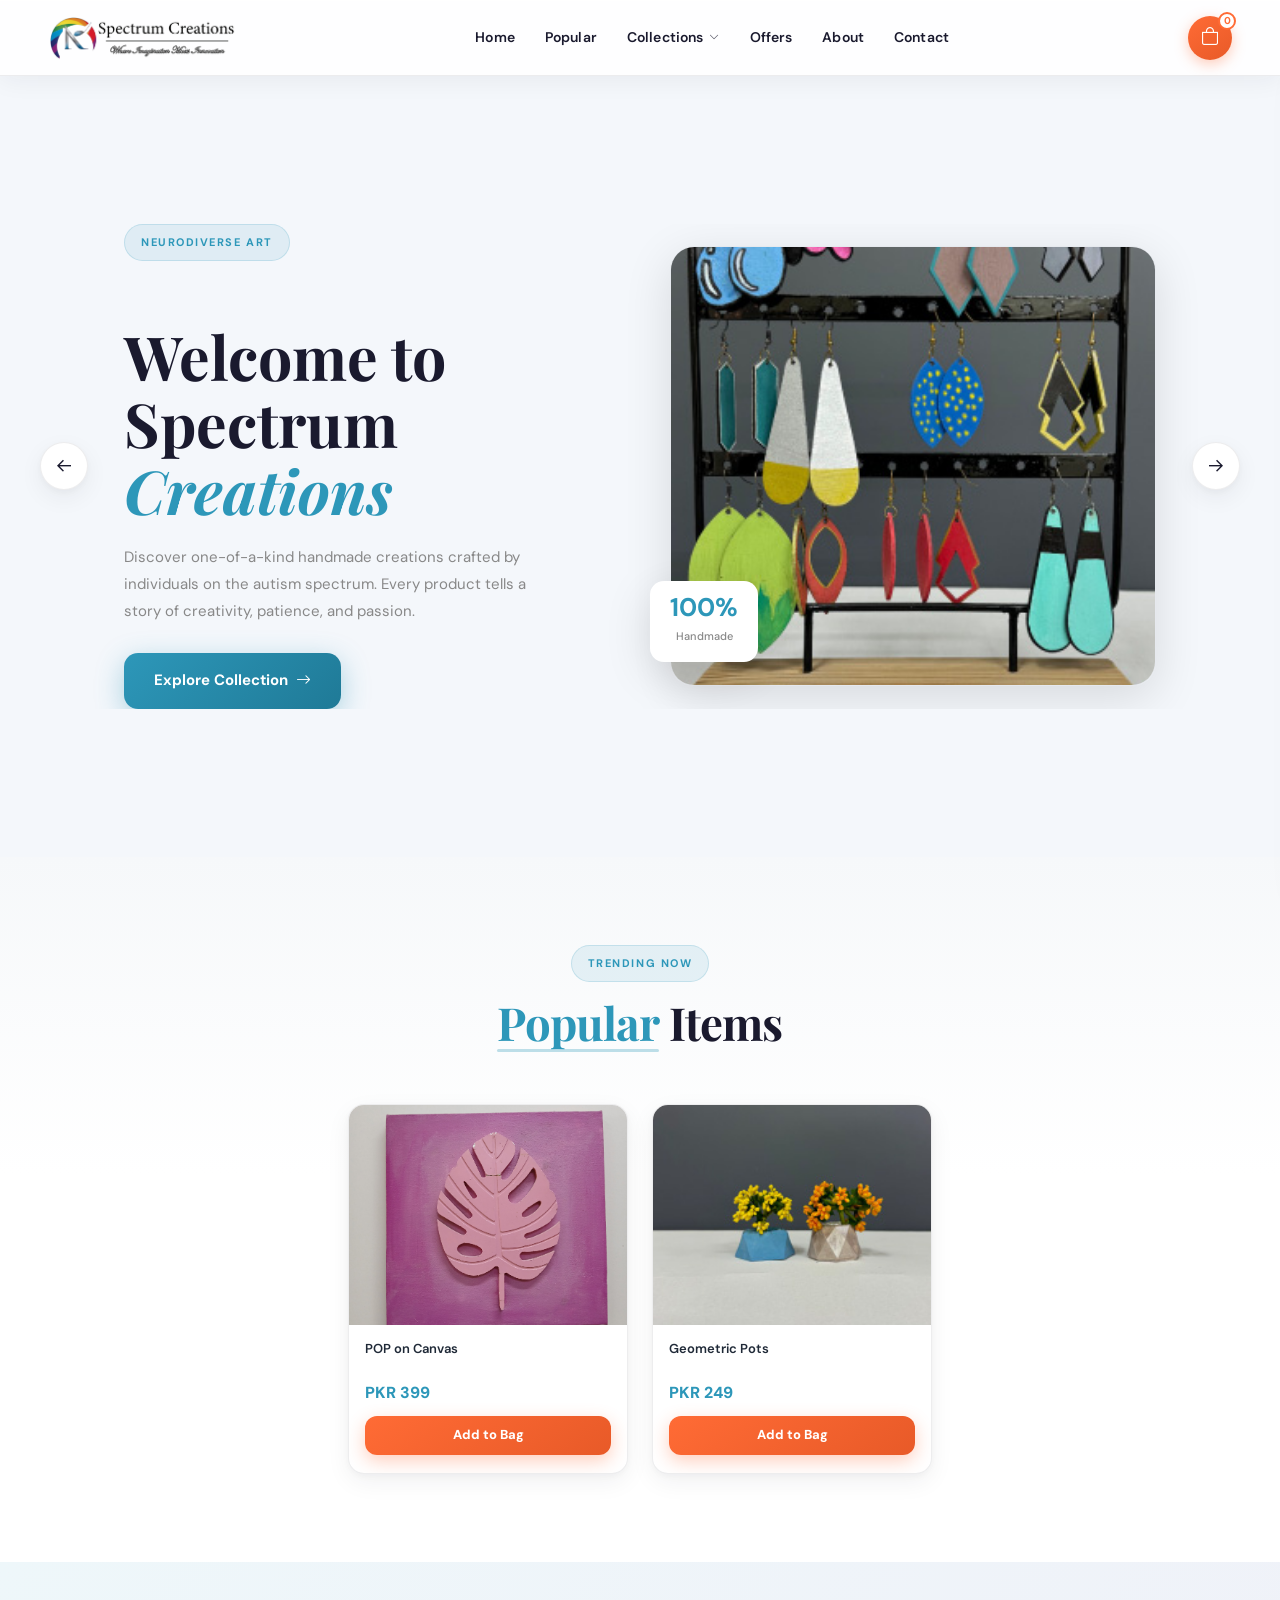
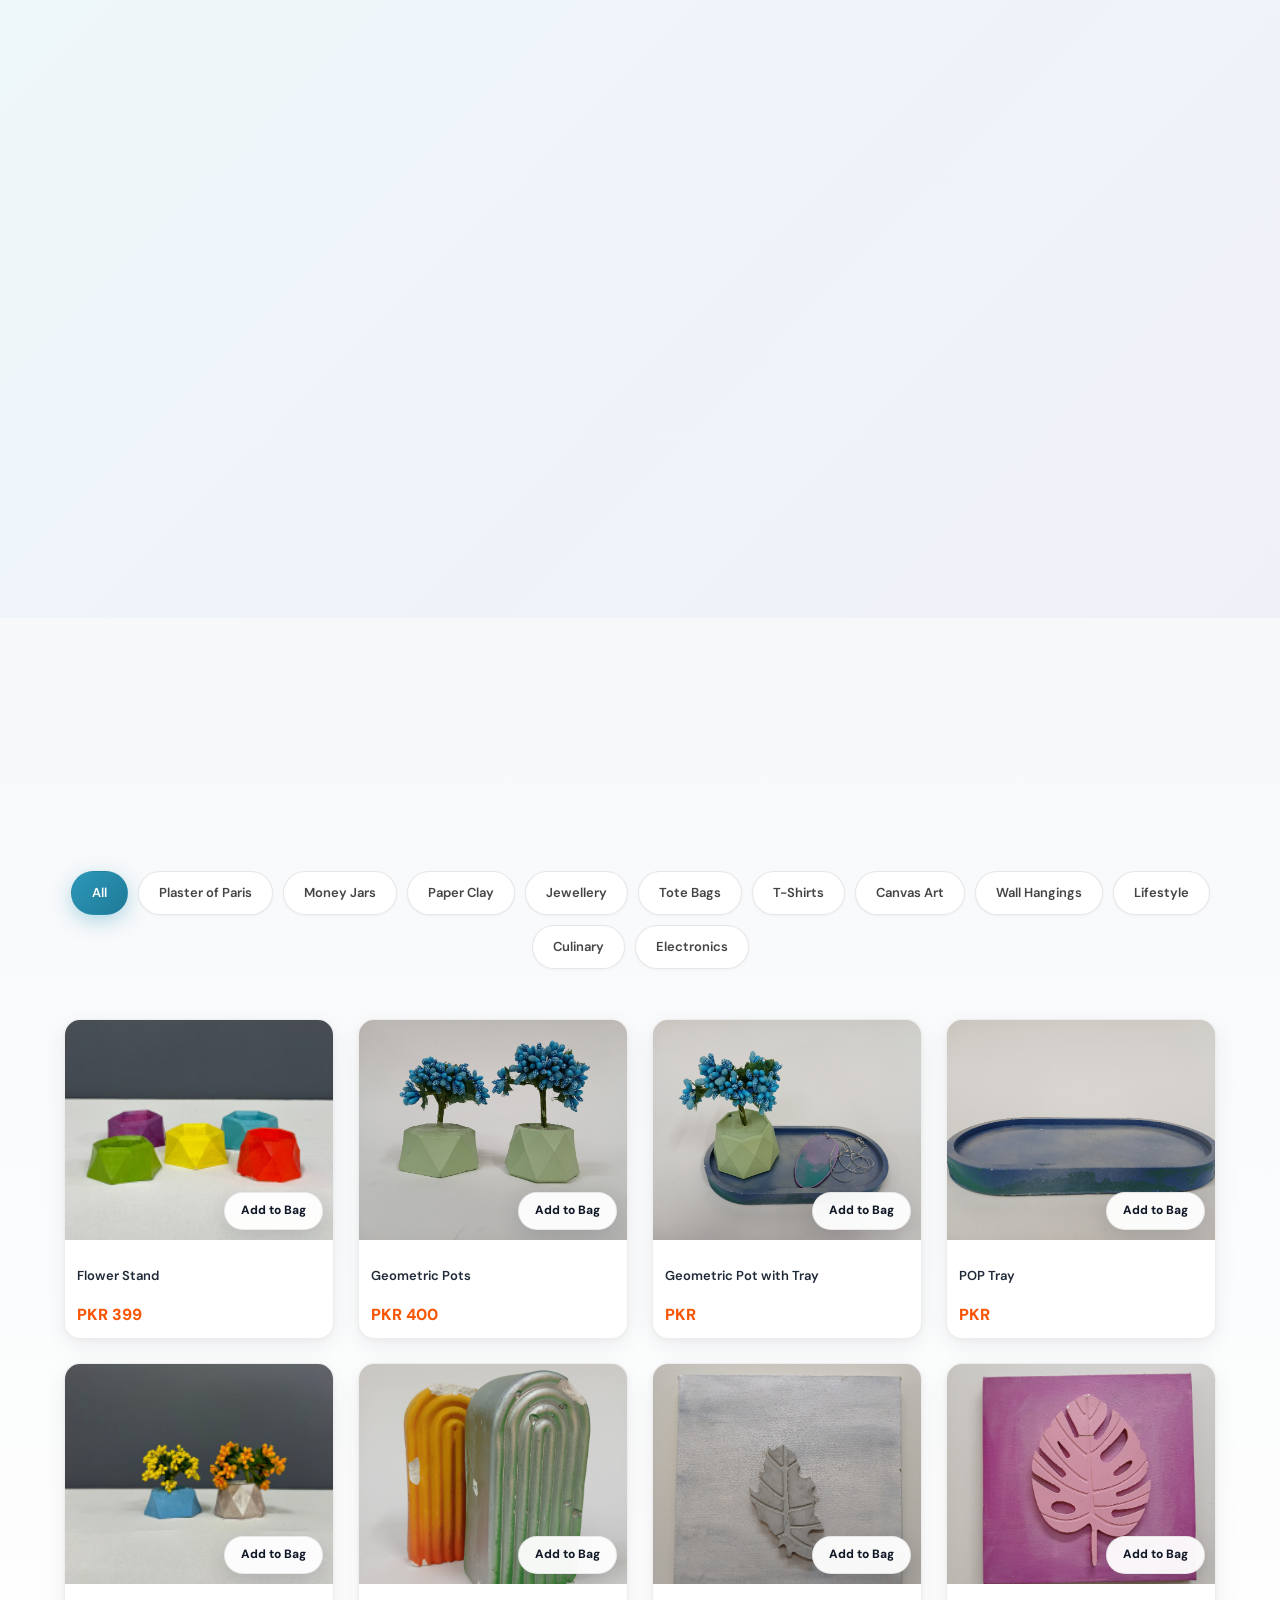
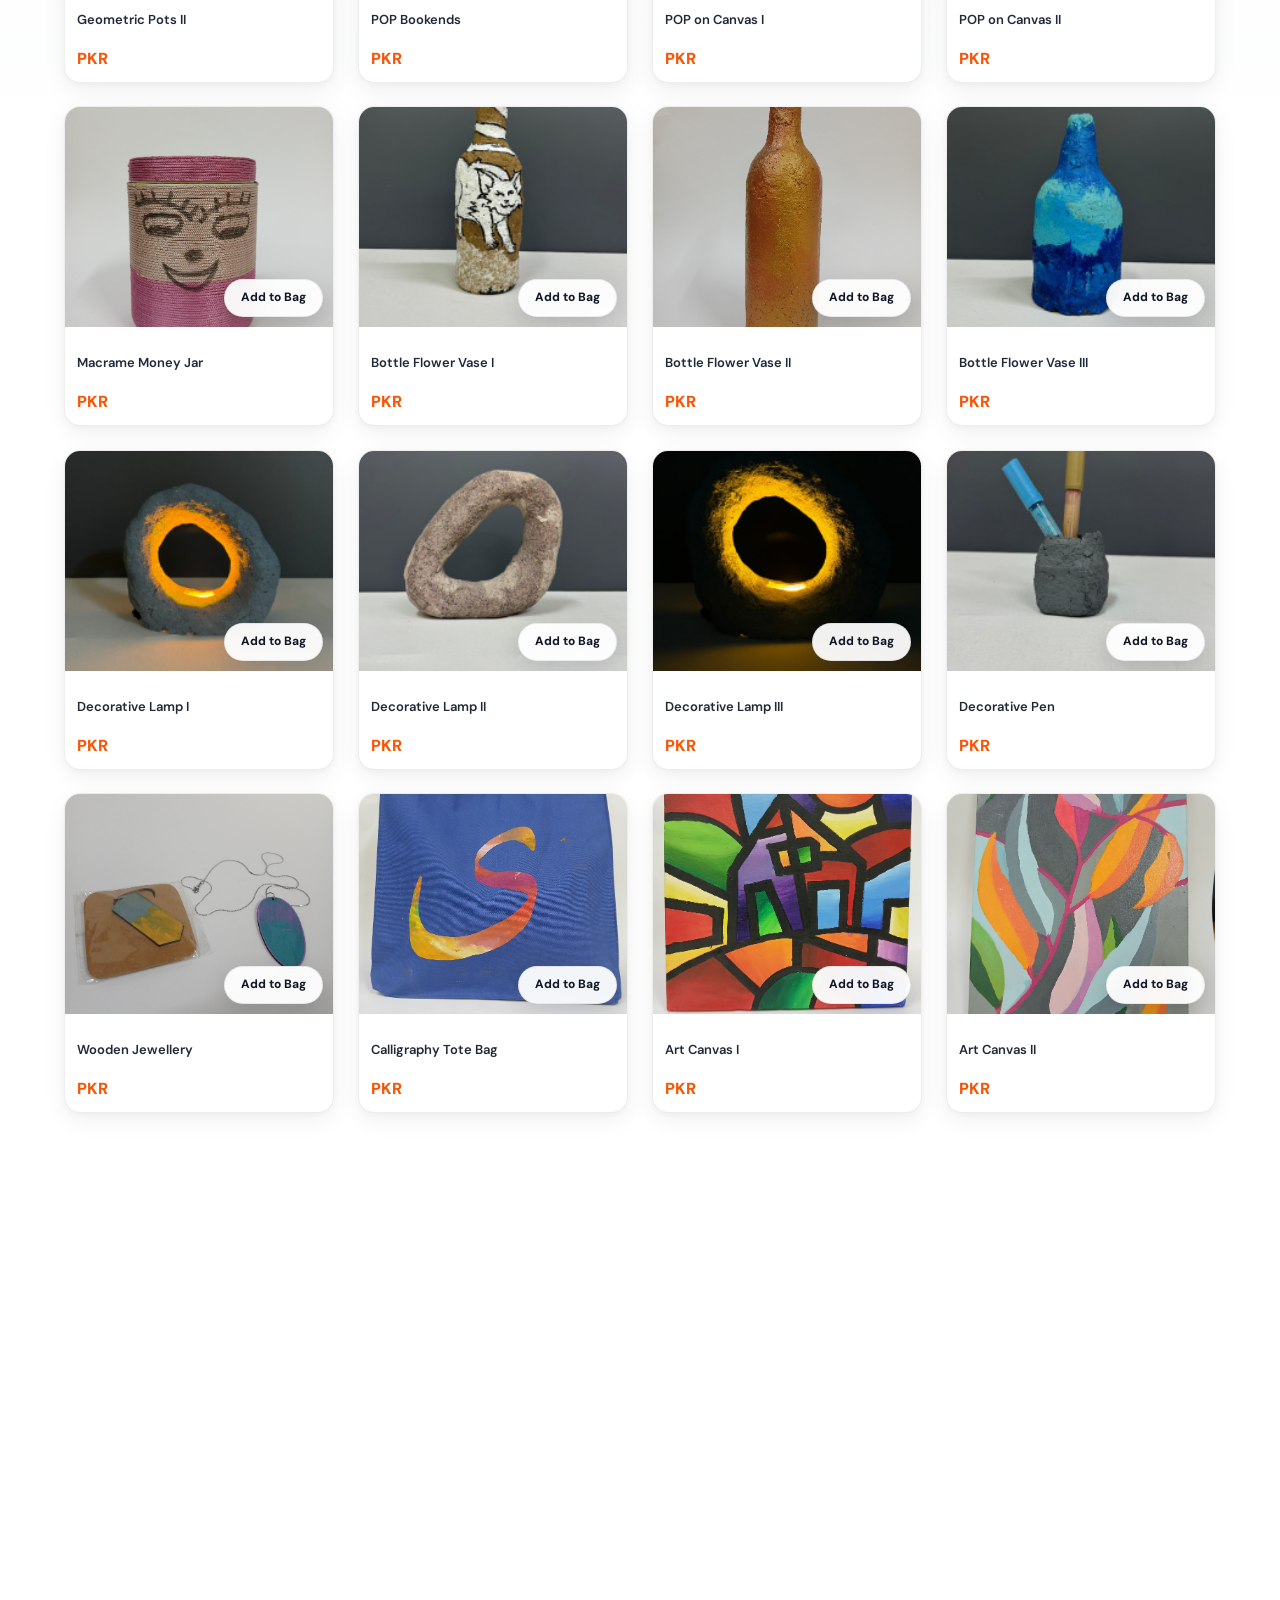
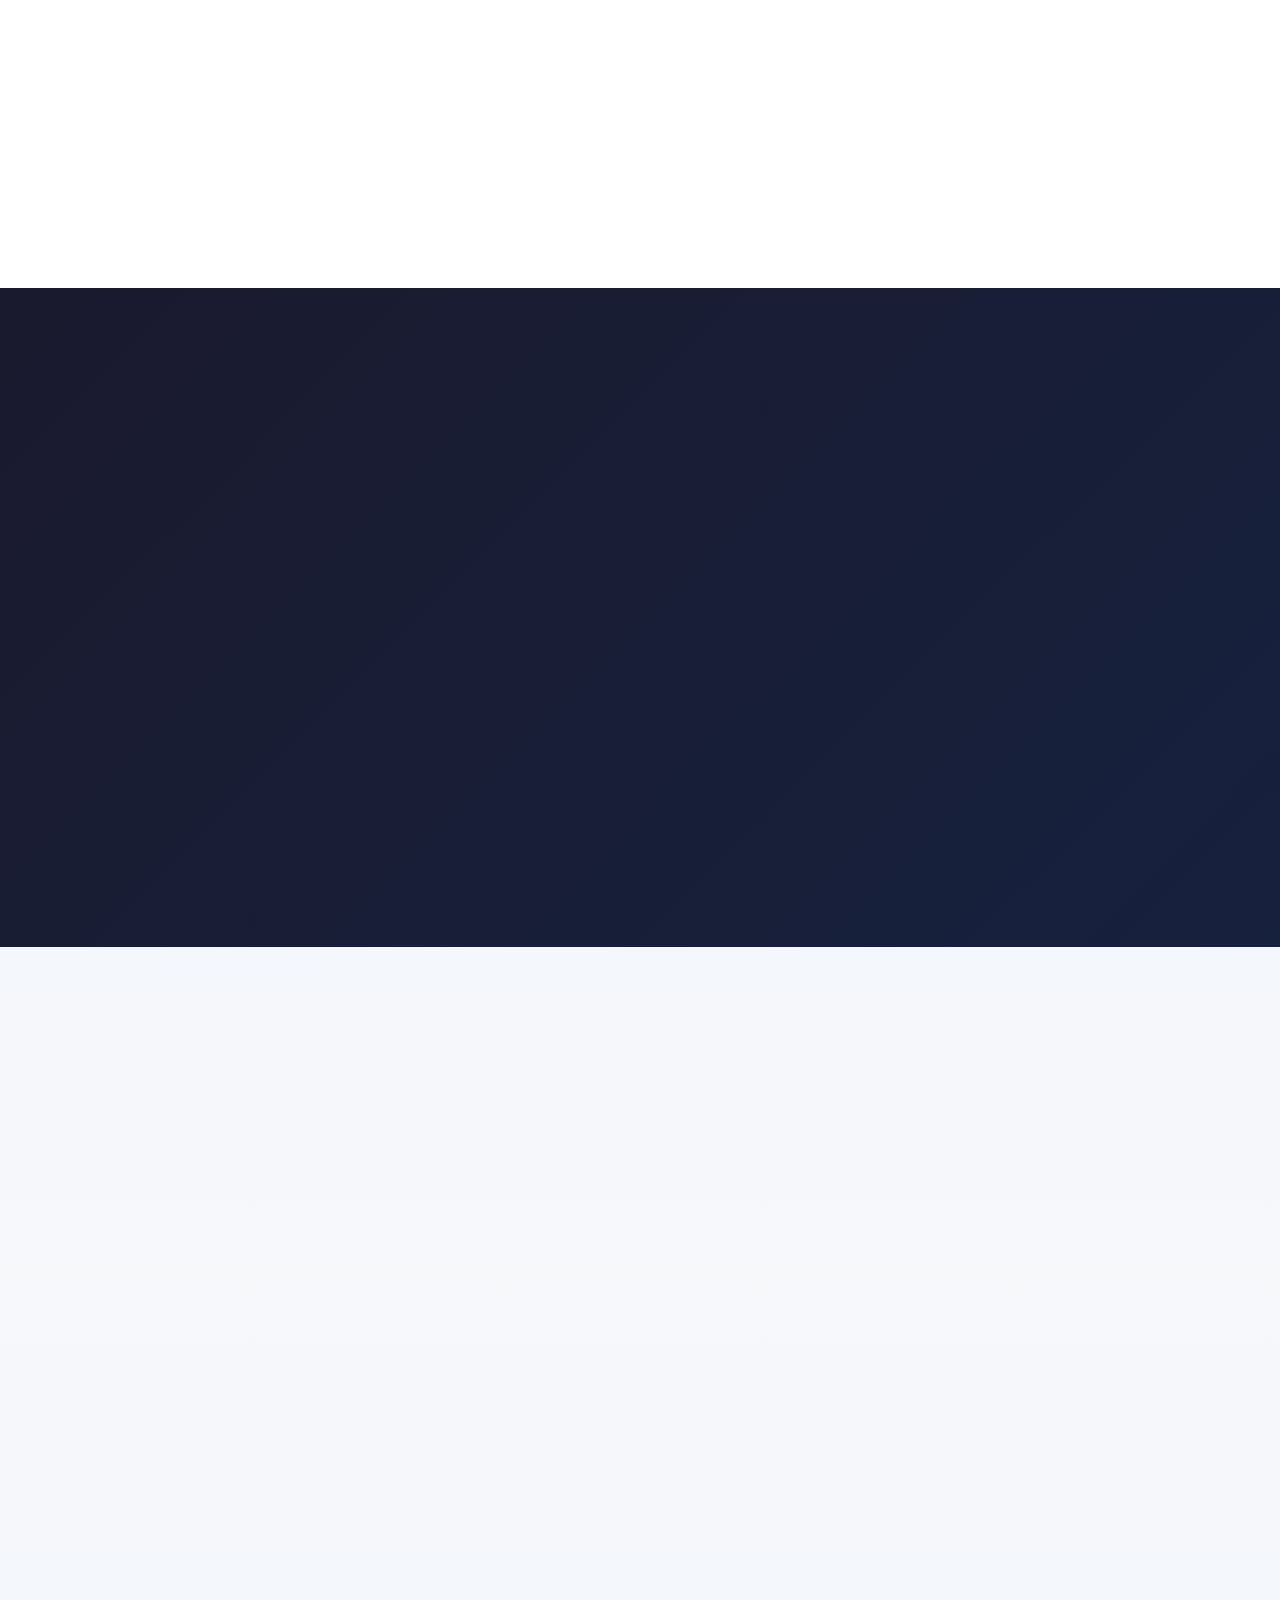
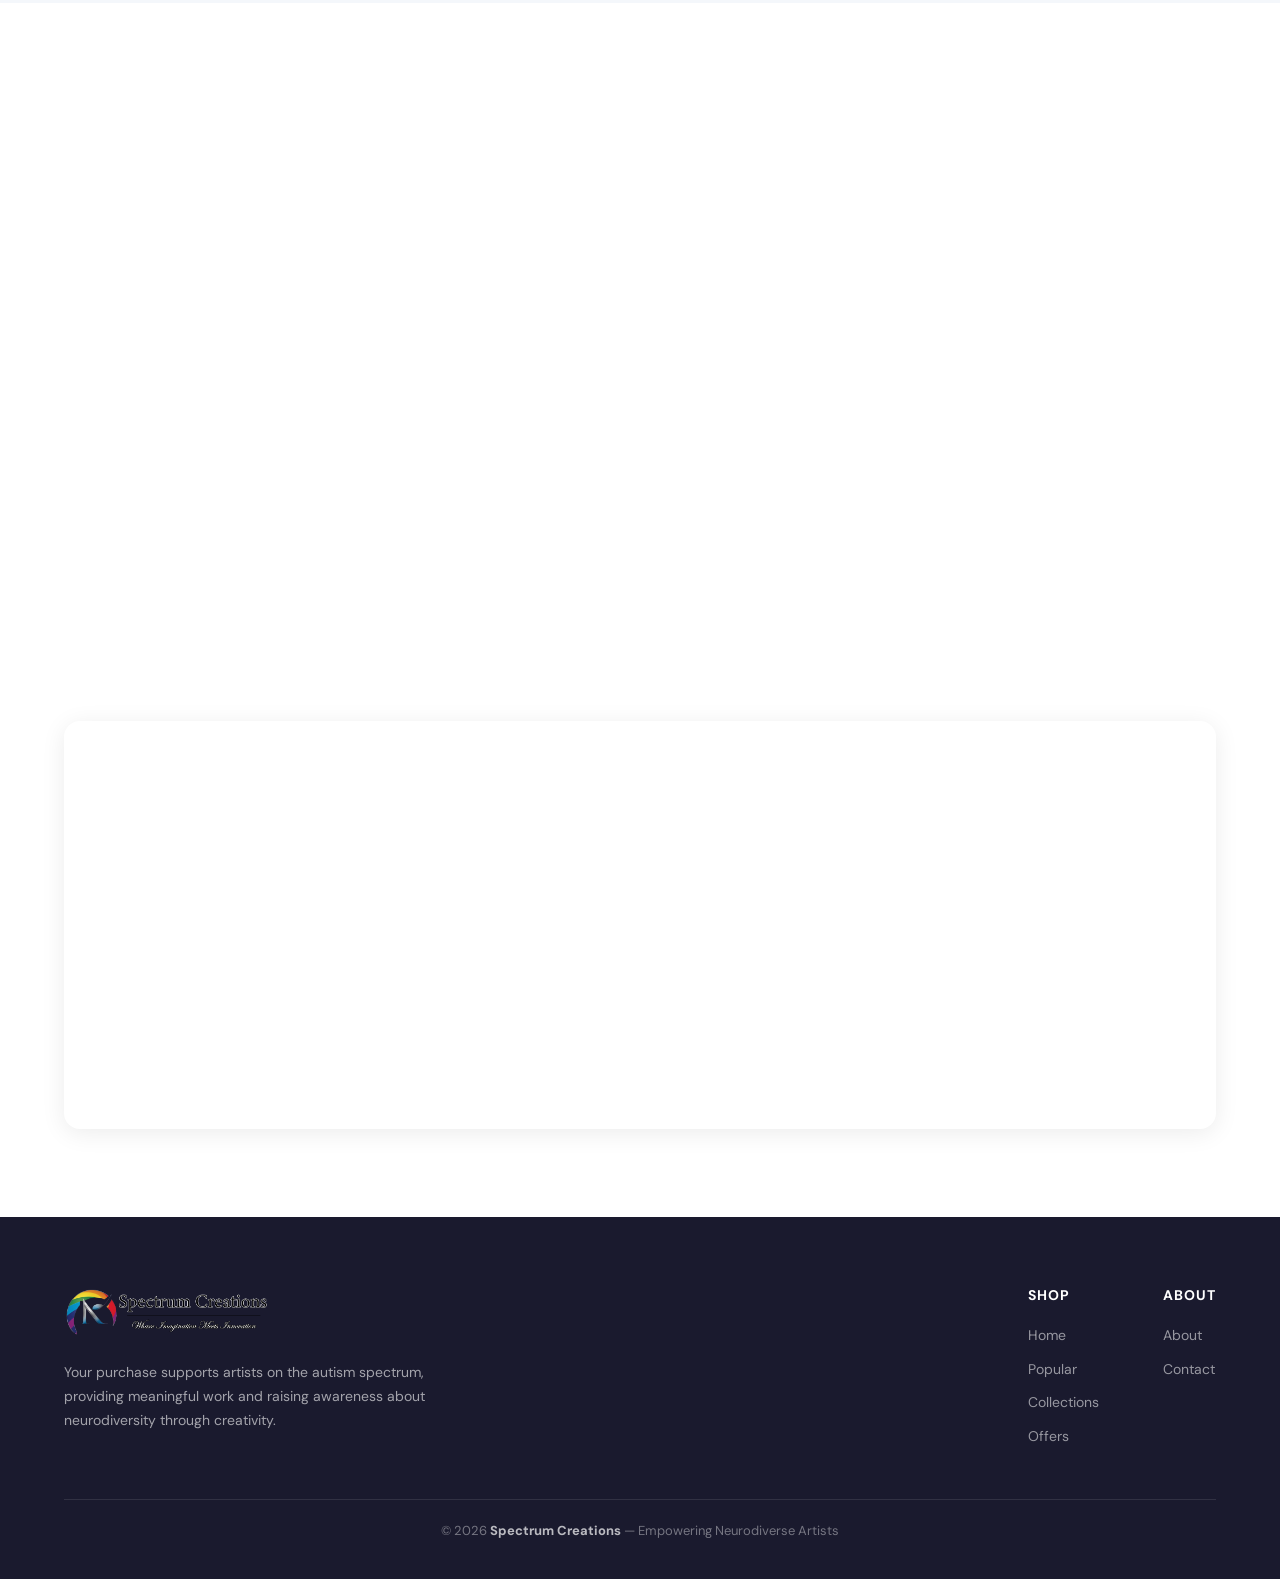
==== commit 8accee2d: "Fifth Push" ====
--- a/index.html
+++ b/index.html
@@ -27,13 +27,13 @@
   <!-- NAVBAR  -->
   <header id="site-header">
     <div class="nav-container">
-      <a href="index.html" class="nav-logo">
-        <img src="images/main-logo.png" alt="Spectrum Creations Logo">
+      <a href="index.html" class="nav-logo" aria-label="Spectrum Creations — Home">
+        <img src="images/main-logo.png" alt="" decoding="async">
       </a>
 
-      <nav class="nav-menu" id="navMenu">
+      <nav class="nav-menu" id="navMenu" aria-label="Main navigation">
         <ul class="nav-links">
-          <li><a href="#">Home</a></li>
+          <li><a href="index.html">Home</a></li>
           <li><a href="#popular-Spectrum_Creationss">Popular</a></li>
           <li class="has-dropdown">
             <a href="#featured-Spectrum_Creationss">Collections <i class="bi bi-chevron-down"></i></a>
@@ -182,7 +182,7 @@
   <section id="best-selling">
     <div class="container">
       <div class="best-selling-grid">
-        <div class="best-img-wrap">
+        <div class="best-img-wrap" data-id="3" role="button" tabindex="0" aria-label="View product images">
           <img src="images/Paper Clay/Bottle Flower Vase (1).jpg" alt="Artistic Bottle">
         </div>
         <div class="best-content">
@@ -193,7 +193,6 @@
           <p>Bring creativity into your home with our beautifully handcrafted Artistic Bottle. Designed by a talented
             autistic artist, each piece is unique — blending color, texture, and imagination to create a stunning
             decorative accent.</p>
-          <div class="best-price">PKR 600</div>
           <button class="btn-primary-sc" onclick="add(3)">Add to Bag <i class="bi bi-bag-plus"></i></button>
         </div>
       </div>
@@ -212,6 +211,41 @@
       <button onclick="placeOrder()">Place Order</button>
       <button onclick="closeModal()">Cancel</button>
 
+    </div>
+  </div>
+
+  <!-- PRODUCT QUICK VIEW (multi-image gallery) -->
+  <div class="modal product-modal" id="productModal" aria-hidden="true">
+    <div class="product-modal-box" role="dialog" aria-modal="true" aria-labelledby="pmTitle">
+      <button class="pm-close" type="button" onclick="closeProductModal()" aria-label="Close">
+        <i class="bi bi-x-lg"></i>
+      </button>
+
+      <div class="pm-grid">
+        <div class="pm-gallery">
+          <div class="pm-main" id="pmMainWrap" role="button" tabindex="0"
+            aria-label="Main product photo. Activate to show additional views.">
+            <img id="pmMainImg" src="" alt="" />
+          </div>
+          <p class="pm-gallery-hint" id="pmGalleryHint">Click the image to show more views</p>
+          <div class="pm-extra-thumbs pm-extra-thumbs-hidden" id="pmExtraThumbs"
+            aria-label="Additional product images"></div>
+        </div>
+
+        <div class="pm-info">
+          <span class="pm-badge">Handmade • Unique</span>
+          <h3 id="pmTitle">Product</h3>
+          <p id="pmDesc" class="pm-desc">Handmade with love by neurodiverse creators.</p>
+          <div class="pm-price" id="pmPrice"></div>
+
+          <div class="pm-actions">
+            <button class="pm-add" id="pmAddBtn" type="button">
+              Add to Bag <i class="bi bi-bag-plus"></i>
+            </button>
+            <button class="pm-secondary" type="button" onclick="closeProductModal()">Continue Shopping</button>
+          </div>
+        </div>
+      </div>
     </div>
   </div>
 
@@ -244,7 +278,7 @@
         <div id="allCollections" data-tab-content class="active">
           <div class="products-grid">
 
-            <div class="product-card" data-id="1">
+            <div class="product-card">
               <figure class="product-style">
                 <img src="images/POP (Plaster Of Paris)/Flower Stand.jpg" alt="Flower Stand" class="product-item">
                 <button class="card-add-btn" onclick="add(1)">Add to Bag</button>
@@ -265,7 +299,7 @@
               <figcaption>
                 <h4>Geometric Pots</h4>
                 <span>Handmade with love by neurodiverse creators.</span>
-                <div class="item-price">PKR</div>
+                <div class="item-price">PKR 400</div>
               </figcaption>
             </div>
 
@@ -1002,14 +1036,14 @@
               <div class="info-icon"><i class="bi bi-envelope-fill"></i></div>
               <div class="info-text">
                 <h6>Email Us</h6>
-                <a href="mailto:sheerazs451@gmail.com">sheerazs451@gmail.com</a>
+                <a href="mailto:example@gmail.com">example@gmail.com</a>
               </div>
             </div>
             <div class="info-item">
               <div class="info-icon"><i class="bi bi-telephone-fill"></i></div>
               <div class="info-text">
                 <h6>Call / WhatsApp</h6>
-                <a href="tel:+923062842873">+92 306 2842873</a>
+                <a href="tel:###########">############</a>
               </div>
             </div>
             <div class="info-item">
@@ -1041,46 +1075,33 @@
   <!--  FOOTER  -->
   <footer id="footer">
     <div class="container">
-      <div class="footer-grid">
+      <div class="footer-top">
         <div class="footer-brand">
-          <img src="images/main-logo.png" alt="Spectrum Creations" class="footer-logo">
+          <a href="index.html" class="footer-logo-link">
+            <img src="images/main-logo.png" alt="Spectrum Creations" class="footer-logo">
+          </a>
           <p>Your purchase supports artists on the autism spectrum, providing meaningful work and raising awareness
             about neurodiversity through creativity.</p>
-          <div class="footer-socials">
-            <a href="#" aria-label="Facebook"><i class="bi bi-facebook"></i></a>
-            <a href="#" aria-label="Instagram"><i class="bi bi-instagram"></i></a>
-            <a href="#" aria-label="YouTube"><i class="bi bi-youtube"></i></a>
-            <a href="#" aria-label="WhatsApp"><i class="bi bi-whatsapp"></i></a>
-          </div>
-        </div>
-
-        <div class="footer-col">
-          <h5>About Us</h5>
-          <ul>
-            <li><a href="#">Our Vision</a></li>
-            <li><a href="#">Careers</a></li>
-            <li><a href="#">Donate</a></li>
-          </ul>
-        </div>
-
-        <div class="footer-col">
-          <h5>Discover</h5>
-          <ul>
-            <li><a href="#">Home</a></li>
-            <li><a href="#featured-Spectrum_Creationss">Collections</a></li>
-            <li><a href="#special-offer">Offers</a></li>
-            <li><a href="#about">Artists</a></li>
-          </ul>
-        </div>
-
-        <div class="footer-col">
-          <h5>Support</h5>
-          <ul>
-            <li><a href="#">Help Center</a></li>
-            <li><a href="#">Privacy Policy</a></li>
-            <li><a href="#">Contact Us</a></li>
-          </ul>
-        </div>
+        </div>
+
+        <nav class="footer-nav" aria-label="Footer navigation">
+          <div class="footer-nav-col">
+            <h5>Shop</h5>
+            <ul>
+              <li><a href="#">Home</a></li>
+              <li><a href="#popular-Spectrum_Creationss">Popular</a></li>
+              <li><a href="#featured-Spectrum_Creationss">Collections</a></li>
+              <li><a href="#special-offer">Offers</a></li>
+            </ul>
+          </div>
+          <div class="footer-nav-col">
+            <h5>About</h5>
+            <ul>
+              <li><a href="#about">About</a></li>
+              <li><a href="#contact">Contact</a></li>
+            </ul>
+          </div>
+        </nav>
       </div>
 
       <div class="footer-bottom">
@@ -1094,6 +1115,11 @@
   <script src="https://cdn.jsdelivr.net/npm/bootstrap@5.3.1/dist/js/bootstrap.bundle.min.js"></script>
   <script src="js/plugins.js"></script>
   <script src="js/script.js"></script>
+
+  <!-- Toast (professional feedback for cart actions) -->
+  <div class="toast-sc" id="toastSc" aria-live="polite" aria-atomic="true" role="status">
+    <div class="toast-sc-body" id="toastScBody"></div>
+  </div>
 
   <script>
     //  TABS 
@@ -1142,11 +1168,66 @@
       navOverlay.classList.remove('show');
     });
 
+    const siteHeader = document.getElementById('site-header');
     window.addEventListener('scroll', () => {
+      if (siteHeader) siteHeader.classList.toggle('is-scrolled', window.scrollY > 16);
       hamburger.classList.remove('active');
       navMenu.classList.remove('open');
       navOverlay.classList.remove('show');
-    });
+    }, { passive: true });
+    if (siteHeader) siteHeader.classList.toggle('is-scrolled', window.scrollY > 16);
+
+    // ===== SCROLL REVEAL (animate sections as they enter viewport) =====
+    (function initScrollReveal() {
+      const targets = [
+        ".section-head",
+        ".pop-card",
+        ".best-selling-grid",
+        ".product-card",
+        ".offer-card",
+        ".about-grid",
+        ".contact-grid",
+        "#footer .footer-top",
+        "#footer .footer-bottom",
+        ".map-container"
+      ];
+
+      const els = Array.from(document.querySelectorAll(targets.join(",")));
+      els.forEach((el, idx) => {
+        if (!el.classList.contains("reveal")) el.classList.add("reveal");
+        // stagger only within the same parent group visually
+        el.style.setProperty("--d", `${Math.min(idx * 45, 520)}ms`);
+      });
+
+      if (!("IntersectionObserver" in window)) {
+        els.forEach((el) => el.classList.add("is-visible"));
+        return;
+      }
+
+      const obs = new IntersectionObserver(
+        (entries) => {
+          entries.forEach((entry) => {
+            if (!entry.isIntersecting) return;
+
+            // Normal reveal
+            entry.target.classList.add("is-visible");
+            obs.unobserve(entry.target);
+
+            // ✅ Fix: ensure footer-bottom is revealed when footer-top becomes visible
+            // (prevents footer-bottom staying invisible due to size/threshold)
+            const footerTop = document.querySelector("#footer .footer-top");
+            const footerBottom = document.querySelector("#footer .footer-bottom");
+            if (footerTop && footerBottom && entry.target === footerTop) {
+              footerBottom.classList.add("is-visible");
+              obs.unobserve(footerBottom);
+            }
+          });
+        },
+        { root: null, threshold: 0.14, rootMargin: "0px 0px -12% 0px" }
+      );
+
+      els.forEach((el) => obs.observe(el));
+    })();
 
     // ===== MOBILE COLLECTIONS DROPDOWN TOGGLE =====
     document.querySelectorAll('.has-dropdown > a').forEach(link => {
@@ -1159,13 +1240,207 @@
       });
     });
 
-    //  CART 
-    const prices = { 1: 399, 2: 249 };
+    //  CART
     let cart = JSON.parse(localStorage.getItem("cart")) || {};
 
+    // ===== PRODUCT DATA (auto-built from DOM; supports multiple images) =====
+    // Keep curated multi-image sets here (keyed by the main image src used in cards).
+    const multiImageSets = {
+      "images/POP (Plaster Of Paris)/Flower Stand.jpg": [
+        "images/POP (Plaster Of Paris)/Flower Stand.jpg",
+        "images/POP (Plaster Of Paris)/POP on Canvas (1).jpg",
+        "images/POP (Plaster Of Paris)/POP on Canvas (2).jpg",
+        "images/POP (Plaster Of Paris)/POP on Canvas (3).jpg"
+      ],
+      "images/POP (Plaster Of Paris)/Geometric Pots (1).jpg": [
+        "images/POP (Plaster Of Paris)/Geometric Pots (1).jpg",
+        "images/POP (Plaster Of Paris)/Geometric Pots (2).jpg",
+        "images/POP (Plaster Of Paris)/Geometric Pot with Tray.jpg"
+      ],
+      "images/Paper Clay/Bottle Flower Vase (1).jpg": [
+        "images/Paper Clay/Bottle Flower Vase (1).jpg",
+        "images/Paper Clay/Bottle Flower Vase (2).jpg",
+        "images/Paper Clay/Bottle Flower Vase (3).jpg"
+      ]
+    };
+
+    let products = {};
+
+    function normalizeSrc(src) {
+      if (!src) return "";
+      // Convert absolute URLs to relative paths when possible
+      try {
+        const u = new URL(src, window.location.href);
+        const path = u.pathname.replace(/^\//, "");
+        return decodeURIComponent(path);
+      } catch {
+        return src;
+      }
+    }
+
+    function parsePrice(text) {
+      if (!text) return 0;
+      const m = String(text).replace(/,/g, "").match(/(\d+(\.\d+)?)/);
+      return m ? Math.round(Number(m[1])) : 0;
+    }
+
+    function idFromString(str) {
+      // FNV-1a 32bit hash -> positive integer
+      let h = 0x811c9dc5;
+      for (let i = 0; i < str.length; i++) {
+        h ^= str.charCodeAt(i);
+        h = Math.imul(h, 0x01000193);
+      }
+      return (h >>> 0); // unsigned
+    }
+
+    /** Exactly four gallery slots per product: [main, extra1, extra2, extra3]. Use "" for slots you will fill later. */
+    function normalizeToFour(images) {
+      const src = Array.isArray(images) ? images.map((x) => (x && String(x).trim()) || "") : [];
+      const out = ["", "", "", ""];
+      for (let i = 0; i < 4; i++) out[i] = src[i] || "";
+      return out;
+    }
+
+    function upsertProduct(p) {
+      if (!p || !p.id) return;
+      const merged = { ...(products[p.id] || {}), ...p };
+      if (merged.images !== undefined) merged.images = normalizeToFour(merged.images);
+      products[p.id] = merged;
+    }
+
+    function wireAddButtons(tileEl, productId) {
+      const btns = tileEl.querySelectorAll(".card-add-btn, .add-btn, .btn-primary-sc");
+      btns.forEach((btn) => {
+        // Popular section uses quantity UI + existing onclick; don't override those
+        if (btn.classList.contains("add-btn")) return;
+        btn.removeAttribute("onclick");
+        btn.addEventListener("click", (e) => {
+          e.preventDefault();
+          e.stopPropagation();
+          add(productId);
+        });
+      });
+    }
+
+    function buildProductsCatalog() {
+      products = {};
+
+      // Keep existing fixed IDs for the Popular section quantity UI
+      upsertProduct({
+        id: 1,
+        name: "POP on Canvas",
+        price: 399,
+        desc: "A textured Plaster of Paris creation designed to brighten any corner.",
+        images: ["images/POP (Plaster Of Paris)/POP on Canvas (2).jpg"]
+      });
+      upsertProduct({
+        id: 2,
+        name: "Geometric Pots",
+        price: 249,
+        desc: "Clean lines, modern shapes — perfect for small plants or desk decor.",
+        images: multiImageSets["images/POP (Plaster Of Paris)/Geometric Pots (1).jpg"]
+      });
+      upsertProduct({
+        id: 3,
+        name: "Artistic Bottle",
+        price: 600,
+        desc: "A handcrafted bottle vase with expressive color and personality.",
+        images: multiImageSets["images/Paper Clay/Bottle Flower Vase (1).jpg"]
+      });
+
+      // Featured + Offers cards
+      const tiles = document.querySelectorAll(".product-card, .offer-card, .pop-card, .best-img-wrap");
+      tiles.forEach((tile) => {
+        // If it already has a numeric data-id (e.g., Popular cards and best seller), keep it.
+        const existingId = Number(tile.getAttribute("data-id"));
+        let img = tile.querySelector("img");
+        let imgSrc = normalizeSrc(img ? img.getAttribute("src") : "");
+
+        // Derive title and price from the card
+        const titleEl =
+          tile.querySelector("figcaption h4") ||
+          tile.querySelector(".pop-card-info h4") ||
+          tile.querySelector(".author-tag");
+        const title = titleEl ? titleEl.textContent.trim() : "Product";
+
+        const priceEl =
+          tile.querySelector(".item-price") ||
+          tile.querySelector(".pop-price") ||
+          tile.querySelector(".offer-price") ||
+          tile.querySelector(".best-price");
+        const price = parsePrice(priceEl ? priceEl.textContent : "");
+
+        // Use existing ids for 1..3 to keep other UI (qty, best seller) consistent
+        let id = Number.isFinite(existingId) && existingId > 0 ? existingId : 0;
+        if (!id) id = idFromString(`${imgSrc}|${title}`) || idFromString(imgSrc) || Date.now();
+
+        // Ensure DOM has the id (for quick view)
+        tile.setAttribute("data-id", String(id));
+
+        const images = multiImageSets[imgSrc] || (imgSrc ? [imgSrc] : []);
+        upsertProduct({
+          id,
+          name: title,
+          price,
+          desc: "Handmade with love by neurodiverse creators.",
+          images
+        });
+
+// Wire ALL add buttons (catalog rewires everything)
+        wireAddButtons(tile, id);
+
+// Fix legacy inline onclick → data-id on cards
+        tile.querySelectorAll("[onclick^='add(']").forEach((btn) => {
+          btn.removeAttribute("onclick");
+          btn.addEventListener("click", (e) => {
+            e.preventDefault();
+            e.stopPropagation();
+            add(id);
+          });
+        });
+      });
+    }
+
+
+    buildProductsCatalog();
+
     function save() { localStorage.setItem("cart", JSON.stringify(cart)); }
 
+    function getProduct(id) {
+      const raw = products[id] || { id, name: `Item ${id}`, price: 0, images: ["", "", "", ""] };
+      return { ...raw, images: normalizeToFour(raw.images) };
+    }
+
+    function getProductPrice(id) {
+      const p = getProduct(id);
+      return typeof p.price === "number" ? p.price : 0;
+    }
+
+    function getProductThumb(id) {
+      const p = getProduct(id);
+      if (p && Array.isArray(p.images)) {
+        const first = p.images.find((s) => s && String(s).trim());
+        if (first) return first;
+      }
+      return "images/main-banner1.jpg";
+    }
+
+    // ===== TOAST (non-blocking feedback) =====
+    let toastTimer = null;
+    function showToast(message) {
+      const toast = document.getElementById("toastSc");
+      const body = document.getElementById("toastScBody");
+      if (!toast || !body) return;
+      body.textContent = message;
+      toast.classList.add("show");
+      if (toastTimer) clearTimeout(toastTimer);
+      toastTimer = setTimeout(() => toast.classList.remove("show"), 2400);
+    }
+
     function update(id, type) {
+      id = Number(id);
+      if (!Number.isFinite(id)) return;
       let qty = cart[id] || 0;
       if (type === "inc") qty++;
       if (type === "dec") qty--;
@@ -1176,25 +1451,30 @@
 
     function add(id) {
       update(id, "inc");
-      const qEl = document.getElementById("q-" + id);
-      const btnEl = document.querySelector(`[data-id="${id}"] .add-btn`);
-      if (qEl) qEl.style.display = "flex";
-      if (btnEl) btnEl.style.display = "none";
-    }
-
-    function inc(id) { update(id, "inc"); }
+      const p = getProduct(id);
+      showToast(`${p.name} added to bag`);
+    }
+
+    function inc(id) {
+      update(id, "inc");
+      const p = getProduct(id);
+      showToast(`${p.name} quantity updated`);
+    }
 
     function dec(id) {
       update(id, "dec");
-      if (!cart[id]) {
-        const qEl = document.getElementById("q-" + id);
-        const btnEl = document.querySelector(`[data-id="${id}"] .add-btn`);
-        if (qEl) qEl.style.display = "none";
-        if (btnEl) btnEl.style.display = "inline-flex";
-      }
-    }
-
-    function removeItem(id) { delete cart[id]; save(); render(); sync(); }
+      const p = getProduct(id);
+      showToast(cart[id] ? `${p.name} quantity updated` : `${p.name} removed from bag`);
+    }
+
+    function removeItem(id) {
+      const p = getProduct(id);
+      delete cart[id];
+      save();
+      render();
+      sync();
+      showToast(`${p.name} removed from bag`);
+    }
 
     function toggleCart() { document.getElementById("drawer").classList.toggle("open"); }
 
@@ -1203,9 +1483,25 @@
       let total = 0, count = 0;
       box.innerHTML = "";
       for (let id in cart) {
-        let qty = cart[id], price = prices[id] || 0;
+        const p = getProduct(id);
+        let qty = cart[id], price = getProductPrice(id);
         total += qty * price; count += qty;
-        box.innerHTML += `<div class="cart-item"><div><strong>Item ${id}</strong> × ${qty}<div class="cart-remove" onclick="removeItem(${id})"><i class="bi bi-trash3"></i> Remove</div></div><span>PKR ${qty * price}</span></div>`;
+        box.innerHTML += `
+          <div class="cart-item">
+            <div class="cart-item-left">
+              <div class="cart-item-thumb">
+                <img src="${getProductThumb(id)}" alt="${p.name}">
+              </div>
+              <div class="cart-item-meta">
+                <div class="cart-item-title">${p.name}</div>
+                <div class="cart-item-sub">Qty: <strong>${qty}</strong></div>
+                <div class="cart-remove" onclick="removeItem(${id})"><i class="bi bi-trash3"></i> Remove</div>
+              </div>
+            </div>
+            <div class="cart-item-right">
+              <div class="cart-item-price">PKR ${qty * price}</div>
+            </div>
+          </div>`;
       }
       document.getElementById("total").innerText = total;
       document.getElementById("count").innerText = count;
@@ -1213,14 +1509,21 @@
     }
 
     function sync() {
-      for (let id in cart) {
-        const q = document.getElementById("q-" + id);
+      // Popular cards have quantity UI. Keep them in sync everywhere on the page.
+      document.querySelectorAll("[id^='q-']").forEach((qEl) => {
+        const id = Number(qEl.id.replace("q-", ""));
+        const qty = cart[id] || 0;
         const v = document.getElementById("val-" + id);
         const btn = document.querySelector(`[data-id="${id}"] .add-btn`);
-        if (q) q.style.display = "flex";
-        if (v) v.innerText = cart[id];
-        if (btn) btn.style.display = "none";
-      }
+        if (qty > 0) {
+          qEl.style.display = "flex";
+          if (v) v.innerText = qty;
+          if (btn) btn.style.display = "none";
+        } else {
+          qEl.style.display = "none";
+          if (btn) btn.style.display = "inline-flex";
+        }
+      });
     }
 
     function checkout() {
@@ -1279,6 +1582,193 @@
       document.getElementById("orderModal").style.display = "none";
     }
 
+    // ===== PRODUCT QUICK VIEW MODAL =====
+    let activeProductId = null;
+    let activeImageIdx = 0;
+    let activeGalleryImages = ["", "", "", ""];
+
+    function firstGallerySrc(imgs) {
+      const g = normalizeToFour(imgs);
+      const hit = g.find((s) => s && String(s).trim());
+      return hit || "images/main-banner1.jpg";
+    }
+
+    function revealProductExtraThumbs() {
+      const extra = document.getElementById("pmExtraThumbs");
+      const hint = document.getElementById("pmGalleryHint");
+      if (extra) extra.classList.remove("pm-extra-thumbs-hidden");
+      if (hint) hint.classList.add("pm-gallery-hint-hidden");
+    }
+
+    function wirePmMainReveal() {
+      const wrap = document.getElementById("pmMainWrap");
+      if (!wrap || wrap.dataset.revealWired === "1") return;
+      wrap.dataset.revealWired = "1";
+      wrap.addEventListener("click", (e) => {
+        e.preventDefault();
+        const extra = document.getElementById("pmExtraThumbs");
+        if (extra && extra.classList.contains("pm-extra-thumbs-hidden")) revealProductExtraThumbs();
+        else setActiveProductImage(0);
+      });
+      wrap.addEventListener("keydown", (e) => {
+        if (e.key === "Enter" || e.key === " ") {
+          e.preventDefault();
+          const extra = document.getElementById("pmExtraThumbs");
+          if (extra && extra.classList.contains("pm-extra-thumbs-hidden")) revealProductExtraThumbs();
+          else setActiveProductImage(0);
+        }
+      });
+    }
+
+    function openProductModal(productId) {
+      if (!products[productId]) return;
+      const p = getProduct(productId);
+
+      activeProductId = productId;
+      activeImageIdx = 0;
+      activeGalleryImages = normalizeToFour(p.images);
+
+      const modal = document.getElementById("productModal");
+      const mainImg = document.getElementById("pmMainImg");
+      const extraThumbs = document.getElementById("pmExtraThumbs");
+      const hint = document.getElementById("pmGalleryHint");
+      const title = document.getElementById("pmTitle");
+      const desc = document.getElementById("pmDesc");
+      const price = document.getElementById("pmPrice");
+      const addBtn = document.getElementById("pmAddBtn");
+
+      title.textContent = p.name;
+      desc.textContent = p.desc || "Handmade with love by neurodiverse creators.";
+      price.textContent = typeof p.price === "number" ? `PKR ${p.price}` : "PKR";
+
+      if (hint) {
+        hint.classList.remove("pm-gallery-hint-hidden");
+        hint.style.display = "";
+      }
+      if (extraThumbs) {
+        extraThumbs.classList.add("pm-extra-thumbs-hidden");
+        extraThumbs.innerHTML = "";
+        for (let idx = 1; idx <= 3; idx++) {
+          const src = activeGalleryImages[idx];
+          const btn = document.createElement("button");
+          btn.type = "button";
+          btn.className = "pm-thumb";
+          btn.setAttribute("aria-label", src ? `View image ${idx + 1}` : `Image ${idx + 1} — add path in catalog when ready`);
+          if (src) {
+            btn.innerHTML = `<img src="${src}" alt="${p.name} thumbnail ${idx + 1}" />`;
+            btn.addEventListener("click", () => setActiveProductImage(idx));
+          } else {
+            btn.classList.add("pm-thumb-empty");
+            btn.disabled = true;
+            btn.setAttribute("aria-disabled", "true");
+          }
+          extraThumbs.appendChild(btn);
+        }
+      }
+
+      wirePmMainReveal();
+
+      mainImg.src = firstGallerySrc(activeGalleryImages);
+      mainImg.alt = p.name;
+      syncExtraThumbActiveState();
+
+      // Add-to-bag action
+      addBtn.onclick = () => {
+        add(productId);
+        closeProductModal();
+      };
+
+      // Show modal
+      modal.style.display = "flex";
+      modal.setAttribute("aria-hidden", "false");
+      document.body.classList.add("modal-open");
+      setTimeout(() => addBtn.focus(), 0);
+    }
+
+    function syncExtraThumbActiveState() {
+      document.querySelectorAll("#pmExtraThumbs .pm-thumb").forEach((t, i) => {
+        const idx = i + 1;
+        t.classList.toggle("active", idx === activeImageIdx);
+      });
+    }
+
+    function setActiveProductImage(idx) {
+      if (!Number.isFinite(idx) || idx < 0 || idx > 3) return;
+      let src = activeGalleryImages[idx];
+      if (!src || !String(src).trim()) {
+        if (idx !== 0) return;
+        src = firstGallerySrc(activeGalleryImages);
+      }
+      activeImageIdx = idx;
+      const mainImg = document.getElementById("pmMainImg");
+      const p = getProduct(activeProductId);
+      mainImg.src = src;
+      if (p) mainImg.alt = p.name;
+      syncExtraThumbActiveState();
+    }
+
+    function closeProductModal() {
+      const modal = document.getElementById("productModal");
+      modal.style.display = "none";
+      modal.setAttribute("aria-hidden", "true");
+      document.body.classList.remove("modal-open");
+      activeProductId = null;
+      activeImageIdx = 0;
+      activeGalleryImages = ["", "", "", ""];
+    }
+
+    // Open modal by clicking on product cards (but not on add buttons)
+    document.addEventListener("click", (e) => {
+      const isAdd =
+        e.target.closest(".add-btn") ||
+        e.target.closest(".card-add-btn") ||
+        e.target.closest(".quantity") ||
+        e.target.closest(".cart-btn") ||
+        e.target.closest(".btn-primary-sc");
+      if (isAdd) return;
+
+      const card = e.target.closest(".product-card[data-id], .pop-card[data-id], .best-img-wrap[data-id]");
+      if (!card) return;
+
+      const id = Number(card.getAttribute("data-id"));
+      if (!Number.isFinite(id)) return;
+
+      openProductModal(id);
+    });
+
+    // Keyboard open for best seller image (Enter/Space)
+    document.querySelectorAll(".best-img-wrap[data-id]").forEach((el) => {
+      el.addEventListener("keydown", (e) => {
+        if (e.key === "Enter" || e.key === " ") {
+          e.preventDefault();
+          const id = Number(el.getAttribute("data-id"));
+          if (Number.isFinite(id)) openProductModal(id);
+        }
+      });
+    });
+
+    // Close on backdrop click + ESC
+    document.getElementById("productModal").addEventListener("click", (e) => {
+      if (e.target.id === "productModal") closeProductModal();
+    });
+    window.addEventListener("keydown", (e) => {
+      if (e.key === "Escape") {
+        const pm = document.getElementById("productModal");
+        if (pm && pm.style.display === "flex") closeProductModal();
+      }
+      if (e.key === "ArrowRight" || e.key === "ArrowLeft") {
+        if (!activeProductId) return;
+        const filled = [0, 1, 2, 3].filter((i) => activeGalleryImages[i] && String(activeGalleryImages[i]).trim());
+        if (filled.length < 2) return;
+        const pos = filled.indexOf(activeImageIdx);
+        const nextPos =
+          e.key === "ArrowRight"
+            ? (pos + 1) % filled.length
+            : (pos - 1 + filled.length) % filled.length;
+        setActiveProductImage(filled[nextPos]);
+      }
+    });
+
     //  SLICK SLIDER (if available) 
     if (typeof $ !== 'undefined' && $.fn.slick) {
       $('.main-slider').slick({
--- a/style.css
+++ b/style.css
@@ -6,18 +6,24 @@
   --dark: #1a1a2e;
   --text: #444;
   --text-light: #888;
-  --bg: #f8f7f4;
+  --bg: #f4f7fb;
   --bg-alt: #eef7fa;
   --white: #ffffff;
+  --surface: #ffffff;
+  --surface-2: #f6f8fa;
   --border: #e8e8e8;
   --shadow: 0 4px 24px rgba(0, 0, 0, 0.08);
   --shadow-lg: 0 12px 48px rgba(0, 0, 0, 0.12);
+  --shadow-card: 0 2px 8px rgba(26, 26, 46, 0.04), 0 8px 24px rgba(26, 26, 46, 0.06);
+  --shadow-card-hover: 0 8px 28px rgba(26, 26, 46, 0.1), 0 2px 8px rgba(45, 151, 185, 0.08);
   --radius: 16px;
   --radius-sm: 8px;
-  --nav-h: 70px;
+  --radius-xs: 6px;
+  --nav-h: 76px;
   --font-body: 'DM Sans', sans-serif;
   --font-heading: 'Playfair Display', Georgia, serif;
   --transition: 0.3s ease;
+  --ease-smooth: cubic-bezier(0.22, 1, 0.36, 1);
 }
 
 /* ---- RESET ---- */
@@ -38,8 +44,83 @@
   font-size: 16px;
   line-height: 1.7;
   color: var(--text);
-  background-color: var(--bg);
+  background:
+    radial-gradient(1200px 700px at 15% -10%, rgba(45, 151, 185, 0.14) 0%, transparent 58%),
+    radial-gradient(900px 600px at 92% 8%, rgba(106, 90, 205, 0.09) 0%, transparent 52%),
+    radial-gradient(800px 500px at 50% 100%, rgba(255, 107, 53, 0.05) 0%, transparent 45%),
+    var(--bg);
   padding-top: var(--nav-h);
+  -webkit-font-smoothing: antialiased;
+  -moz-osx-font-smoothing: grayscale;
+}
+
+::selection {
+  background: rgba(45, 151, 185, 0.22);
+  color: var(--dark);
+}
+
+/* ===== Scroll reveal (fade/slide-in on scroll) ===== */
+.reveal {
+  opacity: 0;
+  transform: translateY(18px) scale(0.985);
+  filter: blur(6px);
+  transition:
+    opacity 0.7s var(--ease-smooth),
+    transform 0.7s var(--ease-smooth),
+    filter 0.7s var(--ease-smooth);
+  transition-delay: var(--d, 0ms);
+  will-change: opacity, transform, filter;
+}
+
+.reveal.is-visible {
+  opacity: 1;
+  transform: none;
+  filter: none;
+}
+
+@media (prefers-reduced-motion: reduce) {
+  .reveal {
+    opacity: 1;
+    transform: none;
+    filter: none;
+    transition: none;
+  }
+}
+
+body.modal-open {
+  overflow: hidden;
+}
+
+/* ===== Toast (cart feedback) ===== */
+.toast-sc {
+  position: fixed;
+  left: 50%;
+  bottom: 18px;
+  transform: translateX(-50%) translateY(10px);
+  opacity: 0;
+  pointer-events: none;
+  z-index: 2000;
+  transition: transform 0.18s ease, opacity 0.18s ease;
+}
+
+.toast-sc.show {
+  opacity: 1;
+  transform: translateX(-50%) translateY(0);
+}
+
+.toast-sc-body {
+  background: rgba(26, 26, 46, 0.94);
+  color: #fff;
+  padding: 14px 20px;
+  border-radius: 999px;
+  border: 1px solid rgba(255, 255, 255, 0.1);
+  box-shadow: 0 16px 40px rgba(0, 0, 0, 0.25), 0 0 0 1px rgba(255, 255, 255, 0.05) inset;
+  backdrop-filter: blur(12px);
+  -webkit-backdrop-filter: blur(12px);
+  font-weight: 700;
+  font-size: 13px;
+  max-width: min(520px, 92vw);
+  text-align: center;
 }
 
 img {
@@ -95,37 +176,67 @@
   left: 0;
   right: 0;
   height: var(--nav-h);
-  background: linear-gradient(135deg, #4A90E2 0%, #6A5ACD 100%);
   z-index: 1000;
-  box-shadow: 0 2px 20px rgba(74, 144, 226, 0.3);
+  background: rgba(255, 255, 255, 0.86);
+  backdrop-filter: blur(14px);
+  -webkit-backdrop-filter: blur(14px);
+  border-bottom: 1px solid rgba(26, 26, 46, 0.08);
+  box-shadow: 0 1px 0 rgba(255, 255, 255, 0.8) inset, 0 4px 24px rgba(26, 26, 46, 0.06);
+  transition: background 0.35s ease, box-shadow 0.35s ease, border-color 0.35s ease;
+}
+
+#site-header.is-scrolled {
+  background: rgba(255, 255, 255, 0.96);
+  border-bottom-color: rgba(26, 26, 46, 0.1);
+  box-shadow: 0 8px 32px rgba(26, 26, 46, 0.08);
 }
 
 .nav-container {
-  max-width: 1200px;
+  max-width: 1240px;
   margin: 0 auto;
-  padding: 0 24px;
+  padding: 0 clamp(16px, 4vw, 28px);
   height: 100%;
   display: flex;
   align-items: center;
-  gap: 24px;
+  justify-content: space-between;
+  gap: 20px;
+}
+
+.nav-logo {
+  flex-shrink: 0;
+  display: flex;
+  align-items: center;
+  transition: opacity 0.2s ease;
+}
+
+.nav-logo:hover {
+  opacity: 0.88;
 }
 
 .nav-logo img {
-  height: 44px;
+  height: 46px;
   width: auto;
+  max-height: calc(var(--nav-h) - 28px);
   display: block;
 }
 
 .nav-menu {
   flex: 1;
+  display: flex;
+  justify-content: center;
+  align-items: center;
+  min-width: 0;
 }
 
 .nav-links {
   display: flex;
   align-items: center;
-  gap: 4px;
-  justify-content: flex-end;
-  margin-right: 60px;
+  justify-content: center;
+  flex-wrap: wrap;
+  gap: 2px;
+  margin: 0;
+  padding: 0;
+  list-style: none;
 }
 
 .nav-links>li {
@@ -133,21 +244,27 @@
 }
 
 .nav-links>li>a {
-  color: rgba(255, 255, 255, 0.92);
+  color: var(--dark);
   font-size: 14px;
-  font-weight: 500;
-  padding: 8px 14px;
+  font-weight: 600;
+  letter-spacing: 0.01em;
+  padding: 10px 14px;
   border-radius: var(--radius-sm);
   display: flex;
   align-items: center;
-  gap: 5px;
-  transition: var(--transition);
+  gap: 6px;
+  transition: color 0.2s ease, background 0.2s ease;
+}
+
+.nav-links>li>a .bi {
+  font-size: 0.72em;
+  opacity: 0.75;
 }
 
 .nav-links>li>a:hover,
 .nav-links>li>a.active {
-  background: rgba(255, 255, 255, 0.15);
-  color: #fff;
+  color: var(--primary);
+  background: rgba(45, 151, 185, 0.1);
 }
 
 /* Dropdown */
@@ -158,12 +275,13 @@
   transform: translateX(-50%);
   background: var(--white);
   border-radius: var(--radius);
+  border: 1px solid rgba(26, 26, 46, 0.06);
   box-shadow: var(--shadow-lg);
   min-width: 220px;
   opacity: 0;
   visibility: hidden;
   transform: translateX(-50%) translateY(-8px);
-  transition: all 0.25s ease;
+  transition: opacity 0.22s var(--ease-smooth), visibility 0.22s, transform 0.22s var(--ease-smooth);
   z-index: 100;
   padding: 8px 0;
 }
@@ -200,6 +318,290 @@
   align-items: center;
 }
 
+.modal.product-modal {
+  background: rgba(15, 18, 28, 0.62);
+  backdrop-filter: blur(10px);
+  padding: 24px;
+}
+
+.product-modal-box {
+  width: min(1040px, 96vw);
+  max-height: min(720px, 92vh);
+  overflow: auto;
+  background: var(--surface);
+  border-radius: 22px;
+  border: 1px solid rgba(26, 26, 46, 0.06);
+  box-shadow: 0 24px 80px rgba(0, 0, 0, 0.35), 0 0 0 1px rgba(255, 255, 255, 0.6) inset;
+  position: relative;
+  padding: 24px;
+  animation: pmIn 0.22s var(--ease-smooth);
+}
+
+@keyframes pmIn {
+  from {
+    transform: translateY(10px) scale(0.99);
+    opacity: 0;
+  }
+
+  to {
+    transform: translateY(0) scale(1);
+    opacity: 1;
+  }
+}
+
+.pm-close {
+  position: sticky;
+  top: 0;
+  margin-left: auto;
+  width: 42px;
+  height: 42px;
+  border-radius: 50%;
+  background: rgba(245, 245, 245, 0.9);
+  display: flex;
+  align-items: center;
+  justify-content: center;
+  transition: var(--transition);
+  z-index: 2;
+}
+
+.pm-close:hover {
+  background: #ffe5dc;
+  color: var(--accent);
+}
+
+.pm-grid {
+  display: grid;
+  grid-template-columns: 1.1fr 0.9fr;
+  gap: 26px;
+  align-items: start;
+}
+
+.pm-gallery {
+  display: flex;
+  flex-direction: column;
+  gap: 12px;
+}
+
+.pm-main {
+  border-radius: 18px;
+  overflow: hidden;
+  background: linear-gradient(180deg, #f5f6f8 0%, #fafafa 100%);
+  border: 1px solid rgba(0, 0, 0, 0.06);
+}
+
+.pm-main img {
+  width: 100%;
+  height: min(440px, 46vh);
+  object-fit: cover;
+  display: block;
+  transition: transform 0.35s ease;
+}
+
+.pm-main:hover img {
+  transform: scale(1.03);
+}
+
+.pm-main[role="button"] {
+  cursor: pointer;
+}
+
+.pm-gallery-hint {
+  margin: 0;
+  font-size: 13px;
+  color: var(--text-light);
+  text-align: center;
+}
+
+.pm-gallery-hint-hidden {
+  display: none !important;
+}
+
+.pm-extra-thumbs {
+  display: flex;
+  gap: 10px;
+  overflow-x: auto;
+  padding-bottom: 6px;
+}
+
+.pm-extra-thumbs::-webkit-scrollbar {
+  height: 8px;
+}
+
+.pm-extra-thumbs::-webkit-scrollbar-thumb {
+  background: rgba(0, 0, 0, 0.12);
+  border-radius: 999px;
+}
+
+.pm-extra-thumbs-hidden {
+  display: none;
+}
+
+.pm-thumb-empty {
+  cursor: default;
+  opacity: 0.65;
+  border-style: dashed;
+  background: repeating-linear-gradient(-45deg,
+      #f0f2f5,
+      #f0f2f5 8px,
+      #e8ebf0 8px,
+      #e8ebf0 16px);
+  display: flex;
+  align-items: center;
+  justify-content: center;
+}
+
+.pm-thumb-empty:hover {
+  transform: none;
+  border-color: rgba(0, 0, 0, 0.08);
+}
+
+.pm-thumb-empty::after {
+  content: "+";
+  font-size: 1.25rem;
+  font-weight: 700;
+  color: rgba(0, 0, 0, 0.22);
+}
+
+.pm-thumbs {
+  display: flex;
+  gap: 10px;
+  overflow-x: auto;
+  padding-bottom: 6px;
+}
+
+.pm-thumbs::-webkit-scrollbar {
+  height: 8px;
+}
+
+.pm-thumbs::-webkit-scrollbar-thumb {
+  background: rgba(0, 0, 0, 0.12);
+  border-radius: 999px;
+}
+
+.pm-thumb {
+  width: 72px;
+  height: 64px;
+  border-radius: 12px;
+  overflow: hidden;
+  background: #fff;
+  border: 2px solid rgba(0, 0, 0, 0.08);
+  flex: 0 0 auto;
+  padding: 0;
+  transition: var(--transition);
+}
+
+.pm-thumb img {
+  width: 100%;
+  height: 100%;
+  object-fit: cover;
+  display: block;
+}
+
+.pm-thumb:hover {
+  transform: translateY(-2px);
+  border-color: rgba(45, 151, 185, 0.35);
+}
+
+.pm-thumb.active {
+  border-color: var(--primary);
+  box-shadow: 0 10px 22px rgba(45, 151, 185, 0.25);
+}
+
+.pm-info {
+  padding-top: 4px;
+}
+
+.pm-badge {
+  display: inline-flex;
+  align-items: center;
+  gap: 8px;
+  padding: 8px 14px;
+  border-radius: 999px;
+  font-size: 12px;
+  font-weight: 700;
+  color: var(--primary);
+  background: rgba(45, 151, 185, 0.08);
+  border: 1px solid rgba(45, 151, 185, 0.18);
+  margin-bottom: 14px;
+}
+
+.pm-info h3 {
+  font-size: 1.8rem;
+  margin-bottom: 10px;
+}
+
+.pm-desc {
+  color: var(--text-light);
+  margin-bottom: 16px;
+  line-height: 1.8;
+}
+
+.pm-price {
+  font-family: var(--font-heading);
+  font-weight: 800;
+  color: var(--dark);
+  font-size: 1.7rem;
+  margin: 8px 0 18px;
+}
+
+.pm-actions {
+  display: grid;
+  gap: 10px;
+}
+
+.pm-add {
+  display: inline-flex;
+  align-items: center;
+  justify-content: center;
+  gap: 10px;
+  padding: 15px 18px;
+  border-radius: 14px;
+  background: linear-gradient(135deg, var(--primary) 0%, var(--primary-dark) 100%);
+  color: #fff;
+  font-weight: 700;
+  transition: transform 0.2s var(--ease-smooth), box-shadow 0.2s ease, filter 0.2s ease;
+  box-shadow: 0 10px 28px rgba(45, 151, 185, 0.35);
+}
+
+.pm-add:hover {
+  transform: translateY(-2px);
+  filter: brightness(1.05);
+  box-shadow: 0 14px 34px rgba(45, 151, 185, 0.42);
+}
+
+.pm-secondary {
+  padding: 14px 16px;
+  border-radius: 14px;
+  background: var(--surface-2);
+  color: var(--dark);
+  font-weight: 700;
+  border: 1px solid var(--border);
+  transition: background 0.2s ease, border-color 0.2s ease;
+}
+
+.pm-secondary:hover {
+  background: #e8edf3;
+  border-color: rgba(45, 151, 185, 0.2);
+}
+
+/* Focus ring */
+.nav-logo:focus-visible,
+.nav-links>li>a:focus-visible,
+.hamburger:focus-visible,
+#pmMainWrap:focus-visible,
+.pm-thumb:focus-visible,
+.pm-add:focus-visible,
+.pm-secondary:focus-visible,
+.pm-close:focus-visible,
+.cart-btn:focus-visible,
+.add-btn:focus-visible,
+.card-add-btn:focus-visible,
+.btn-primary-sc:focus-visible,
+.btn-hero:focus-visible {
+  outline: 3px solid rgba(45, 151, 185, 0.45);
+  outline-offset: 2px;
+}
+
 .modal-box {
   background: #fff;
   padding: 25px;
@@ -285,22 +687,25 @@
 
 .cart-btn {
   position: relative;
-  width: 42px;
-  height: 42px;
-  background: var(--accent);
+  width: 44px;
+  height: 44px;
+  border: none;
+  cursor: pointer;
+  background: linear-gradient(145deg, var(--accent) 0%, #e85a28 100%);
   color: #fff;
   border-radius: 50%;
   display: flex;
   align-items: center;
   justify-content: center;
   font-size: 18px;
-  transition: var(--transition);
-  box-shadow: 0 4px 12px rgba(255, 107, 53, 0.4);
+  transition: transform 0.2s ease, box-shadow 0.2s ease, filter 0.2s ease;
+  box-shadow: 0 4px 14px rgba(255, 107, 53, 0.35);
 }
 
 .cart-btn:hover {
-  background: #e55a2b;
-  transform: scale(1.05);
+  filter: brightness(1.05);
+  transform: translateY(-1px);
+  box-shadow: 0 6px 20px rgba(255, 107, 53, 0.42);
 }
 
 .cart-count {
@@ -324,17 +729,26 @@
 .hamburger {
   display: none;
   flex-direction: column;
+  justify-content: center;
   gap: 5px;
-  background: transparent;
-  padding: 8px;
-  border-radius: 8px;
+  background: rgba(26, 26, 46, 0.04);
+  border: 1px solid var(--border);
+  padding: 10px 8px;
+  border-radius: var(--radius-sm);
+  cursor: pointer;
+  transition: background 0.2s ease, border-color 0.2s ease;
+}
+
+.hamburger:hover {
+  background: rgba(45, 151, 185, 0.08);
+  border-color: rgba(45, 151, 185, 0.25);
 }
 
 .hamburger span {
   display: block;
   width: 22px;
   height: 2px;
-  background: #fff;
+  background: var(--dark);
   border-radius: 2px;
   transition: var(--transition);
 }
@@ -372,8 +786,9 @@
   right: -420px;
   width: 380px;
   height: calc(100vh - var(--nav-h));
-  background: var(--white);
-  box-shadow: -4px 0 30px rgba(0, 0, 0, 0.12);
+  background: var(--surface);
+  box-shadow: -8px 0 40px rgba(26, 26, 46, 0.12);
+  border-left: 1px solid var(--border);
   z-index: 999;
   display: flex;
   flex-direction: column;
@@ -388,8 +803,9 @@
   display: flex;
   align-items: center;
   justify-content: space-between;
-  padding: 20px 24px;
+  padding: 22px 24px;
   border-bottom: 1px solid var(--border);
+  background: linear-gradient(180deg, var(--surface) 0%, var(--surface-2) 100%);
 }
 
 .cart-drawer-header h3 {
@@ -432,6 +848,61 @@
   font-size: 14px;
 }
 
+.cart-item-left {
+  display: flex;
+  gap: 12px;
+  align-items: flex-start;
+  min-width: 0;
+}
+
+.cart-item-thumb {
+  width: 54px;
+  height: 54px;
+  border-radius: 12px;
+  overflow: hidden;
+  background: #f6f7f9;
+  border: 1px solid rgba(0, 0, 0, 0.06);
+  flex: 0 0 auto;
+}
+
+.cart-item-thumb img {
+  width: 100%;
+  height: 100%;
+  object-fit: cover;
+  display: block;
+}
+
+.cart-item-meta {
+  min-width: 0;
+}
+
+.cart-item-title {
+  font-weight: 800;
+  color: var(--dark);
+  line-height: 1.2;
+  display: -webkit-box;
+  -webkit-line-clamp: 2;
+  -webkit-box-orient: vertical;
+  overflow: hidden;
+  max-width: 220px;
+}
+
+.cart-item-sub {
+  color: var(--text-light);
+  font-size: 12px;
+  margin-top: 4px;
+}
+
+.cart-item-right {
+  text-align: right;
+  flex: 0 0 auto;
+}
+
+.cart-item-price {
+  font-weight: 900;
+  color: #f85606;
+}
+
 .cart-remove {
   color: #e74c3c;
   cursor: pointer;
@@ -459,9 +930,9 @@
 }
 
 .cart-footer {
-  padding: 20px 24px;
+  padding: 22px 24px;
   border-top: 1px solid var(--border);
-  background: #fafafa;
+  background: linear-gradient(180deg, var(--surface-2) 0%, var(--surface) 100%);
 }
 
 .cart-total {
@@ -477,22 +948,25 @@
 
 .btn-checkout {
   width: 100%;
-  background: var(--primary);
+  background: linear-gradient(135deg, var(--primary) 0%, var(--primary-dark) 100%);
   color: #fff;
   border: none;
-  padding: 14px;
-  border-radius: var(--radius);
+  padding: 15px;
+  border-radius: 14px;
   font-size: 15px;
-  font-weight: 600;
+  font-weight: 700;
   display: flex;
   align-items: center;
   justify-content: center;
   gap: 8px;
-  transition: var(--transition);
+  transition: transform 0.2s var(--ease-smooth), box-shadow 0.2s ease, filter 0.2s ease;
+  box-shadow: 0 8px 24px rgba(45, 151, 185, 0.35);
 }
 
 .btn-checkout:hover {
-  background: var(--primary-dark);
+  filter: brightness(1.05);
+  transform: translateY(-1px);
+  box-shadow: 0 12px 28px rgba(45, 151, 185, 0.4);
 }
 
 /* 
@@ -516,21 +990,24 @@
   width: 48px;
   height: 48px;
   background: var(--white);
-  border: none;
+  border: 1px solid rgba(26, 26, 46, 0.08);
   border-radius: 50%;
-  box-shadow: var(--shadow);
+  box-shadow: var(--shadow-card);
   z-index: 10;
   display: flex;
   align-items: center;
   justify-content: center;
   font-size: 14px;
   color: var(--dark);
-  transition: var(--transition);
+  transition: transform 0.2s var(--ease-smooth), background 0.2s ease, color 0.2s ease, box-shadow 0.2s ease;
 }
 
 .slider-btn:hover {
   background: var(--primary);
   color: #fff;
+  border-color: transparent;
+  box-shadow: var(--shadow-card-hover);
+  transform: translateY(-50%) scale(1.04);
 }
 
 .slider-btn.prev {
@@ -555,16 +1032,16 @@
 
 .hero-label {
   display: inline-block;
-  background: var(--bg-alt);
+  background: rgba(45, 151, 185, 0.1);
   color: var(--primary);
-  font-size: 12px;
-  font-weight: 600;
+  font-size: 11px;
+  font-weight: 700;
   text-transform: uppercase;
-  letter-spacing: 2px;
-  padding: 6px 14px;
+  letter-spacing: 0.14em;
+  padding: 8px 16px;
   border-radius: 999px;
-  margin-bottom: 20px;
-  border: 1px solid rgba(45, 151, 185, 0.2);
+  margin-bottom: 22px;
+  border: 1px solid rgba(45, 151, 185, 0.18);
 }
 
 .hero-title {
@@ -592,20 +1069,21 @@
   display: inline-flex;
   align-items: center;
   gap: 8px;
-  background: var(--primary);
+  background: linear-gradient(135deg, var(--primary) 0%, var(--primary-dark) 100%);
   color: #fff;
-  padding: 14px 28px;
-  border-radius: var(--radius);
+  padding: 15px 30px;
+  border-radius: 14px;
   font-size: 15px;
-  font-weight: 600;
-  transition: var(--transition);
-  box-shadow: 0 6px 20px rgba(45, 151, 185, 0.35);
+  font-weight: 700;
+  transition: transform 0.2s var(--ease-smooth), box-shadow 0.2s ease, filter 0.2s ease;
+  box-shadow: 0 8px 28px rgba(45, 151, 185, 0.38);
 }
 
 .btn-hero:hover {
-  background: var(--primary-dark);
+  filter: brightness(1.06);
   transform: translateY(-2px);
   color: #fff;
+  box-shadow: 0 12px 32px rgba(45, 151, 185, 0.45);
 }
 
 .hero-image-wrap {
@@ -620,6 +1098,7 @@
   object-fit: cover;
   border-radius: 24px;
   box-shadow: var(--shadow-lg);
+  border: 1px solid rgba(26, 26, 46, 0.06);
 }
 
 .hero-badge {
@@ -651,30 +1130,39 @@
 /* 
    SECTION COMMONS*/
 section {
-  padding: 80px 0;
+  padding: 88px 0;
 }
 
 .section-head {
   text-align: center;
-  margin-bottom: 50px;
+  margin-bottom: 56px;
+  max-width: 720px;
+  margin-left: auto;
+  margin-right: auto;
 }
 
 .section-label {
   display: inline-block;
-  font-size: 12px;
-  font-weight: 600;
+  font-size: 11px;
+  font-weight: 700;
   text-transform: uppercase;
-  letter-spacing: 2px;
+  letter-spacing: 0.14em;
   color: var(--primary);
-  margin-bottom: 10px;
+  margin-bottom: 14px;
+  padding: 8px 16px;
+  border-radius: 999px;
+  background: rgba(45, 151, 185, 0.1);
+  border: 1px solid rgba(45, 151, 185, 0.18);
 }
 
 .section-title {
   font-family: var(--font-heading);
-  font-size: clamp(1.8rem, 4vw, 2.8rem);
+  font-size: clamp(1.85rem, 4vw, 2.85rem);
   font-weight: 700;
   color: var(--dark);
   margin: 0;
+  letter-spacing: -0.02em;
+  line-height: 1.15;
 }
 
 .section-title.text-start {
@@ -702,7 +1190,7 @@
 /* 
    POPULAR ITEMS*/
 #popular-Spectrum_Creationss {
-  background: var(--white);
+  background: linear-gradient(180deg, var(--surface-2) 0%, var(--surface) 45%, var(--surface) 100%);
 }
 
 .popular-grid {
@@ -713,52 +1201,63 @@
 }
 
 .pop-card {
-  background: var(--bg);
+  background: var(--surface);
   border-radius: var(--radius);
   overflow: hidden;
   width: 280px;
-  transition: var(--transition);
-  border: 1px solid var(--border);
+  transition: transform 0.22s var(--ease-smooth), box-shadow 0.22s var(--ease-smooth), border-color 0.22s ease;
+  border: 1px solid rgba(26, 26, 46, 0.08);
+  cursor: pointer;
+  box-shadow: var(--shadow-card);
 }
 
 .pop-card:hover {
   transform: translateY(-4px);
-  box-shadow: var(--shadow-lg);
+  border-color: rgba(45, 151, 185, 0.22);
+  box-shadow: var(--shadow-card-hover);
 }
 
 .pop-card-img {
   height: 220px;
   overflow: hidden;
+  background: var(--surface-2);
 }
 
 .pop-card-img img {
   width: 100%;
   height: 100%;
   object-fit: cover;
-  transition: transform 0.5s ease;
+  transition: transform 0.35s ease;
 }
 
 .pop-card:hover .pop-card-img img {
-  transform: scale(1.05);
+  transform: scale(1.03);
 }
 
 .pop-card-info {
-  padding: 20px;
-  text-align: center;
+  padding: 16px 16px 18px;
+  text-align: left;
 }
 
 .pop-card-info h4 {
-  font-size: 1rem;
-  font-family: var(--font-heading);
+  font-size: 13px;
+  font-family: var(--font-body);
+  font-weight: 600;
   margin-bottom: 6px;
-  color: var(--dark);
+  color: #1f2937;
+  line-height: 1.25;
+  display: -webkit-box;
+  -webkit-line-clamp: 2;
+  -webkit-box-orient: vertical;
+  overflow: hidden;
+  min-height: 32px;
 }
 
 .pop-price {
   color: var(--primary);
-  font-weight: 700;
-  font-size: 1.1rem;
-  margin-bottom: 14px;
+  font-weight: 800;
+  font-size: 16px;
+  margin-bottom: 10px;
 }
 
 /* Add to cart button */
@@ -766,21 +1265,24 @@
   display: inline-flex;
   align-items: center;
   justify-content: center;
-  background: var(--primary);
+  background: linear-gradient(145deg, var(--accent) 0%, #e85a28 100%);
   color: #fff;
   border: none;
-  padding: 10px 20px;
-  border-radius: var(--radius-sm);
+  padding: 12px 20px;
+  border-radius: 12px;
   font-size: 13px;
-  font-weight: 600;
+  font-weight: 800;
   width: 100%;
   cursor: pointer;
-  transition: var(--transition);
+  transition: transform 0.2s var(--ease-smooth), box-shadow 0.2s ease, filter 0.2s ease;
   gap: 6px;
+  box-shadow: 0 6px 18px rgba(255, 107, 53, 0.32);
 }
 
 .add-btn:hover {
-  background: var(--primary-dark);
+  filter: brightness(1.05);
+  transform: translateY(-1px);
+  box-shadow: 0 8px 22px rgba(255, 107, 53, 0.4);
 }
 
 /* Quantity Controls */
@@ -792,22 +1294,25 @@
 }
 
 .quantity button {
-  width: 34px;
-  height: 34px;
+  width: 36px;
+  height: 36px;
   border-radius: 50%;
-  background: var(--dark);
+  background: linear-gradient(145deg, var(--dark) 0%, #2a2d45 100%);
   color: #fff;
   font-size: 18px;
-  font-weight: 300;
+  font-weight: 400;
   display: flex;
   align-items: center;
   justify-content: center;
   border: none;
-  transition: var(--transition);
+  transition: transform 0.2s ease, box-shadow 0.2s ease, filter 0.2s ease;
+  box-shadow: 0 4px 12px rgba(26, 26, 46, 0.2);
 }
 
 .quantity button:hover {
   background: var(--primary);
+  transform: scale(1.06);
+  box-shadow: 0 6px 16px rgba(45, 151, 185, 0.35);
 }
 
 .quantity span {
@@ -836,6 +1341,10 @@
   border-radius: 24px;
   overflow: hidden;
   box-shadow: var(--shadow-lg);
+}
+
+.best-img-wrap[data-id] {
+  cursor: pointer;
 }
 
 .best-img-wrap img {
@@ -892,58 +1401,64 @@
   display: inline-flex;
   align-items: center;
   gap: 10px;
-  background: var(--primary);
+  background: linear-gradient(135deg, var(--primary) 0%, var(--primary-dark) 100%);
   color: #fff;
   border: none;
-  padding: 14px 28px;
-  border-radius: var(--radius);
+  padding: 15px 30px;
+  border-radius: 14px;
   font-size: 15px;
-  font-weight: 600;
+  font-weight: 700;
   cursor: pointer;
-  transition: var(--transition);
-  box-shadow: 0 6px 20px rgba(45, 151, 185, 0.3);
+  transition: transform 0.2s var(--ease-smooth), box-shadow 0.2s ease, filter 0.2s ease;
+  box-shadow: 0 8px 26px rgba(45, 151, 185, 0.35);
 }
 
 .btn-primary-sc:hover {
-  background: var(--primary-dark);
+  filter: brightness(1.06);
   transform: translateY(-2px);
+  box-shadow: 0 12px 32px rgba(45, 151, 185, 0.42);
 }
 
 /*
    FEATURED COLLECTIONS — TABS*/
 #featured-Spectrum_Creationss {
-  background: var(--white);
+  background: linear-gradient(180deg, var(--surface-2) 0%, var(--surface) 42%, var(--surface) 100%);
 }
 
 .tabs {
   display: flex;
   flex-wrap: wrap;
-  gap: 8px;
+  gap: 10px;
   justify-content: center;
-  margin-bottom: 40px;
+  margin-bottom: 44px;
+  padding: 6px;
+  max-width: 100%;
 }
 
 .tab {
   font-size: 13px;
   font-weight: 600;
-  color: var(--text-light);
-  padding: 8px 18px;
+  color: var(--text);
+  padding: 10px 20px;
   border-radius: 999px;
   cursor: pointer;
-  transition: var(--transition);
-  border: 1.5px solid var(--border);
-  background: transparent;
+  transition: color 0.2s ease, background 0.2s ease, border-color 0.2s ease, box-shadow 0.2s ease;
+  border: 1px solid rgba(26, 26, 46, 0.1);
+  background: var(--surface);
+  box-shadow: 0 1px 3px rgba(26, 26, 46, 0.04);
 }
 
 .tab:hover {
   color: var(--primary);
-  border-color: var(--primary);
+  border-color: rgba(45, 151, 185, 0.35);
+  background: rgba(45, 151, 185, 0.06);
 }
 
 .tab.active {
-  background: var(--primary);
+  background: linear-gradient(135deg, var(--primary) 0%, var(--primary-dark) 100%);
   color: #fff;
-  border-color: var(--primary);
+  border-color: transparent;
+  box-shadow: 0 6px 20px rgba(45, 151, 185, 0.35);
 }
 
 /* Tab content visibility */
@@ -964,23 +1479,26 @@
 
 /* Product Card */
 .product-card {
-  background: var(--bg);
+  background: var(--surface);
   border-radius: var(--radius);
   overflow: hidden;
-  border: 1px solid var(--border);
-  transition: var(--transition);
+  border: 1px solid rgba(26, 26, 46, 0.08);
+  transition: transform 0.22s var(--ease-smooth), box-shadow 0.22s var(--ease-smooth), border-color 0.22s ease;
+  cursor: pointer;
+  box-shadow: var(--shadow-card);
 }
 
 .product-card:hover {
   transform: translateY(-4px);
-  box-shadow: var(--shadow-lg);
+  border-color: rgba(45, 151, 185, 0.22);
+  box-shadow: var(--shadow-card-hover);
 }
 
 .product-style {
   position: relative;
   overflow: hidden;
-  height: 240px;
-  background: #eee;
+  height: 220px;
+  background: #f6f7f9;
 }
 
 .product-style img.product-item {
@@ -988,11 +1506,11 @@
   height: 100%;
   object-fit: cover;
   display: block;
-  transition: transform 0.5s ease;
+  transition: transform 0.35s ease;
 }
 
 .product-card:hover .product-style img {
-  transform: scale(1.06);
+  transform: scale(1.03);
 }
 
 /* Add to bag button on card */
@@ -1014,6 +1532,14 @@
   backdrop-filter: blur(4px);
 }
 
+/* If the user clicks add-to-bag, keep expected cursor */
+.card-add-btn,
+.add-btn,
+.quantity,
+.quantity button {
+  cursor: pointer;
+}
+
 .product-card:hover .card-add-btn {
   bottom: 0;
 }
@@ -1022,29 +1548,77 @@
   background: var(--primary) !important;
 }
 
+/* Daraz-like pill action (only for product cards) */
+.product-card .card-add-btn {
+  bottom: 10px;
+  left: auto;
+  right: 10px;
+  width: auto;
+  padding: 11px 16px;
+  border-radius: 999px;
+  background: rgba(255, 255, 255, 0.94);
+  color: #111827;
+  border: 1px solid rgba(26, 26, 46, 0.08);
+  font-size: 12px;
+  font-weight: 800;
+  text-transform: none;
+  letter-spacing: 0;
+  transition: transform 0.2s var(--ease-smooth), background 0.2s ease, box-shadow 0.2s ease;
+  backdrop-filter: blur(12px);
+  -webkit-backdrop-filter: blur(12px);
+  box-shadow: 0 8px 24px rgba(16, 24, 40, 0.14);
+}
+
+.product-card:hover .card-add-btn {
+  bottom: 10px;
+}
+
+.product-card .card-add-btn:hover {
+  background: var(--primary) !important;
+  color: #fff;
+  border-color: rgba(45, 151, 185, 0.35);
+  transform: scale(1.03);
+  box-shadow: 0 10px 28px rgba(45, 151, 185, 0.4);
+}
+
 .product-card figcaption {
-  padding: 16px;
+  padding: 12px 12px 14px;
 }
 
 .product-card figcaption h4 {
-  font-size: 0.95rem;
-  font-family: var(--font-heading);
-  color: var(--dark);
-  margin-bottom: 4px;
+  font-size: 13px;
+  font-family: var(--font-body);
+  font-weight: 600;
+  color: #1f2937;
+  margin-bottom: 6px;
+  line-height: 1.25;
+  display: -webkit-box;
+  -webkit-line-clamp: 2;
+  -webkit-box-orient: vertical;
+  overflow: hidden;
+  min-height: 32px;
 }
 
 .product-card figcaption span {
   font-size: 12px;
-  color: var(--text-light);
+  color: #6b7280;
   display: block;
-  margin-bottom: 8px;
-  line-height: 1.4;
+  margin-bottom: 10px;
+  line-height: 1.35;
+  display: none;
 }
 
 .item-price {
-  font-weight: 700;
-  color: var(--primary);
-  font-size: 1rem;
+  font-weight: 800;
+  color: #f85606;
+  font-size: 16px;
+  line-height: 1.1;
+}
+
+.item-sub {
+  margin-top: 6px;
+  font-size: 12px;
+  color: #6b7280;
 }
 
 /* 
@@ -1055,6 +1629,8 @@
 
 #special-offer .section-label {
   color: var(--accent);
+  background: rgba(255, 107, 53, 0.12);
+  border-color: rgba(255, 107, 53, 0.3);
 }
 
 #special-offer .section-title {
@@ -1076,17 +1652,20 @@
 }
 
 .offer-card {
-  background: rgba(255, 255, 255, 0.05);
+  background: rgba(255, 255, 255, 0.06);
   border-radius: var(--radius);
   overflow: hidden;
-  border: 1px solid rgba(255, 255, 255, 0.1);
-  transition: var(--transition);
-  backdrop-filter: blur(10px);
+  border: 1px solid rgba(255, 255, 255, 0.12);
+  transition: transform 0.22s var(--ease-smooth), border-color 0.22s ease, box-shadow 0.22s ease;
+  backdrop-filter: blur(12px);
+  -webkit-backdrop-filter: blur(12px);
+  box-shadow: 0 8px 32px rgba(0, 0, 0, 0.2);
 }
 
 .offer-card:hover {
-  transform: translateY(-4px);
-  border-color: var(--accent);
+  transform: translateY(-5px);
+  border-color: rgba(255, 107, 53, 0.55);
+  box-shadow: 0 16px 40px rgba(0, 0, 0, 0.28), 0 0 0 1px rgba(255, 107, 53, 0.15);
 }
 
 .offer-card .product-style {
@@ -1132,7 +1711,7 @@
 /* 
    ABOUT */
 #about {
-  background: var(--bg);
+  background: linear-gradient(180deg, var(--bg) 0%, var(--surface-2) 50%, var(--bg) 100%);
 }
 
 .about-grid {
@@ -1340,52 +1919,54 @@
   color: rgba(255, 255, 255, 0.7);
 }
 
-.footer-grid {
-  display: grid;
-  grid-template-columns: 2fr 1fr 1fr 1fr;
-  gap: 40px;
+.footer-top {
+  display: flex;
+  flex-wrap: wrap;
+  align-items: flex-start;
+  justify-content: space-between;
+  gap: 40px 56px;
   padding-bottom: 50px;
   border-bottom: 1px solid rgba(255, 255, 255, 0.1);
+}
+
+.footer-brand {
+  flex: 1 1 260px;
+  max-width: 420px;
+}
+
+.footer-logo-link {
+  display: inline-block;
+  margin-bottom: 16px;
+}
+
+.footer-logo-link:focus-visible {
+  outline: 3px solid rgba(255, 107, 53, 0.35);
+  outline-offset: 4px;
+  border-radius: 4px;
 }
 
 .footer-logo {
   height: 50px;
   width: auto;
-  margin-bottom: 16px;
+  display: block;
 }
 
 .footer-brand p {
   font-size: 14px;
   line-height: 1.7;
-  margin-bottom: 20px;
+  margin: 0;
   color: rgba(255, 255, 255, 0.6);
 }
 
-.footer-socials {
-  display: flex;
-  gap: 10px;
-}
-
-.footer-socials a {
-  width: 38px;
-  height: 38px;
-  background: rgba(255, 255, 255, 0.08);
-  border-radius: 50%;
-  display: flex;
-  align-items: center;
-  justify-content: center;
-  color: rgba(255, 255, 255, 0.7);
-  font-size: 16px;
-  transition: var(--transition);
-}
-
-.footer-socials a:hover {
-  background: var(--primary);
-  color: #fff;
-  transform: translateY(-3px);
-}
-
-.footer-col h5 {
+.footer-nav {
+  display: flex;
+  flex-wrap: wrap;
+  justify-content: flex-end;
+  align-items: flex-start;
+  gap: 48px 64px;
+}
+
+.footer-nav-col h5 {
   font-size: 14px;
   font-weight: 700;
   color: #fff;
@@ -1395,20 +1976,23 @@
   letter-spacing: 1px;
 }
 
-.footer-col ul {
+.footer-nav-col ul {
   display: flex;
   flex-direction: column;
   gap: 10px;
-}
-
-.footer-col ul a {
+  margin: 0;
+  padding: 0;
+  list-style: none;
+}
+
+.footer-nav-col ul a {
   font-size: 14px;
   color: rgba(255, 255, 255, 0.55);
   transition: var(--transition);
   display: block;
 }
 
-.footer-col ul a:hover {
+.footer-nav-col ul a:hover {
   color: var(--primary);
   padding-left: 5px;
 }
@@ -1459,13 +2043,18 @@
     display: none;
   }
 
-  .footer-grid {
-    grid-template-columns: 1fr 1fr;
-    gap: 30px;
+  .footer-top {
+    flex-direction: column;
+    align-items: stretch;
   }
 
   .footer-brand {
-    grid-column: 1 / -1;
+    max-width: none;
+  }
+
+  .footer-nav {
+    justify-content: flex-start;
+    gap: 40px 48px;
   }
 
   .slider-item {
@@ -1484,6 +2073,25 @@
 
   .hero-badge {
     display: none;
+  }
+}
+
+/* Quick view responsive */
+@media (max-width: 860px) {
+  .pm-grid {
+    grid-template-columns: 1fr;
+  }
+
+  .product-modal-box {
+    padding: 18px;
+  }
+
+  .pm-info h3 {
+    font-size: 1.5rem;
+  }
+
+  .pm-main img {
+    height: 320px;
   }
 }
 
@@ -1512,6 +2120,8 @@
     overflow-y: auto;
     transition: left 0.35s cubic-bezier(0.4, 0, 0.2, 1);
     padding: 0;
+    justify-content: flex-start;
+    align-items: stretch;
   }
 
   .nav-menu.open {
@@ -1615,12 +2225,8 @@
   }
 
   /* Footer */
-  .footer-grid {
-    grid-template-columns: 1fr 1fr;
-  }
-
-  .footer-brand {
-    grid-column: 1 / -1;
+  .footer-nav {
+    gap: 32px 40px;
   }
 
   /* Tabs */
@@ -1686,8 +2292,10 @@
     padding: 0 30px;
   }
 
-  .footer-grid {
-    grid-template-columns: 1fr;
+  .footer-nav {
+    flex-direction: column;
+    align-items: flex-start;
+    gap: 28px;
   }
 
   .pop-card {
@@ -1735,37 +2343,37 @@
    MOBILE DROPDOWN FIX — Collections expands downward
    ============================================================ */
 @media (max-width: 768px) {
-    
-    /* Make Collections a toggle, not hover-based */
-    .nav-links .has-dropdown .dropdown {
-        display: none !important;
-        position: static !important;
-        opacity: 1 !important;
-        visibility: visible !important;
-        transform: none !important;
-        box-shadow: none !important;
-        background: #f0f9ff !important;
-        border-left: 3px solid var(--primary) !important;
-        margin: 0 !important;
-        padding: 0 !important;
-        width: 100% !important;
-        left: auto !important;
-    }
-
-    /* Show dropdown when parent has 'open' class */
-    .nav-links .has-dropdown.open .dropdown {
-        display: block !important;
-    }
-
-    .nav-links .dropdown li a {
-        padding: 12px 20px 12px 32px !important;
-        font-size: 13px !important;
-        color: var(--primary) !important;
-        border-bottom: 1px solid rgba(45,151,185,0.1) !important;
-    }
-
-    .nav-links .dropdown li a:hover {
-        padding-left: 40px !important;
-        background: rgba(45,151,185,0.05) !important;
-    }
+
+  /* Make Collections a toggle, not hover-based */
+  .nav-links .has-dropdown .dropdown {
+    display: none !important;
+    position: static !important;
+    opacity: 1 !important;
+    visibility: visible !important;
+    transform: none !important;
+    box-shadow: none !important;
+    background: #f0f9ff !important;
+    border-left: 3px solid var(--primary) !important;
+    margin: 0 !important;
+    padding: 0 !important;
+    width: 100% !important;
+    left: auto !important;
+  }
+
+  /* Show dropdown when parent has 'open' class */
+  .nav-links .has-dropdown.open .dropdown {
+    display: block !important;
+  }
+
+  .nav-links .dropdown li a {
+    padding: 12px 20px 12px 32px !important;
+    font-size: 13px !important;
+    color: var(--primary) !important;
+    border-bottom: 1px solid rgba(45, 151, 185, 0.1) !important;
+  }
+
+  .nav-links .dropdown li a:hover {
+    padding-left: 40px !important;
+    background: rgba(45, 151, 185, 0.05) !important;
+  }
 }
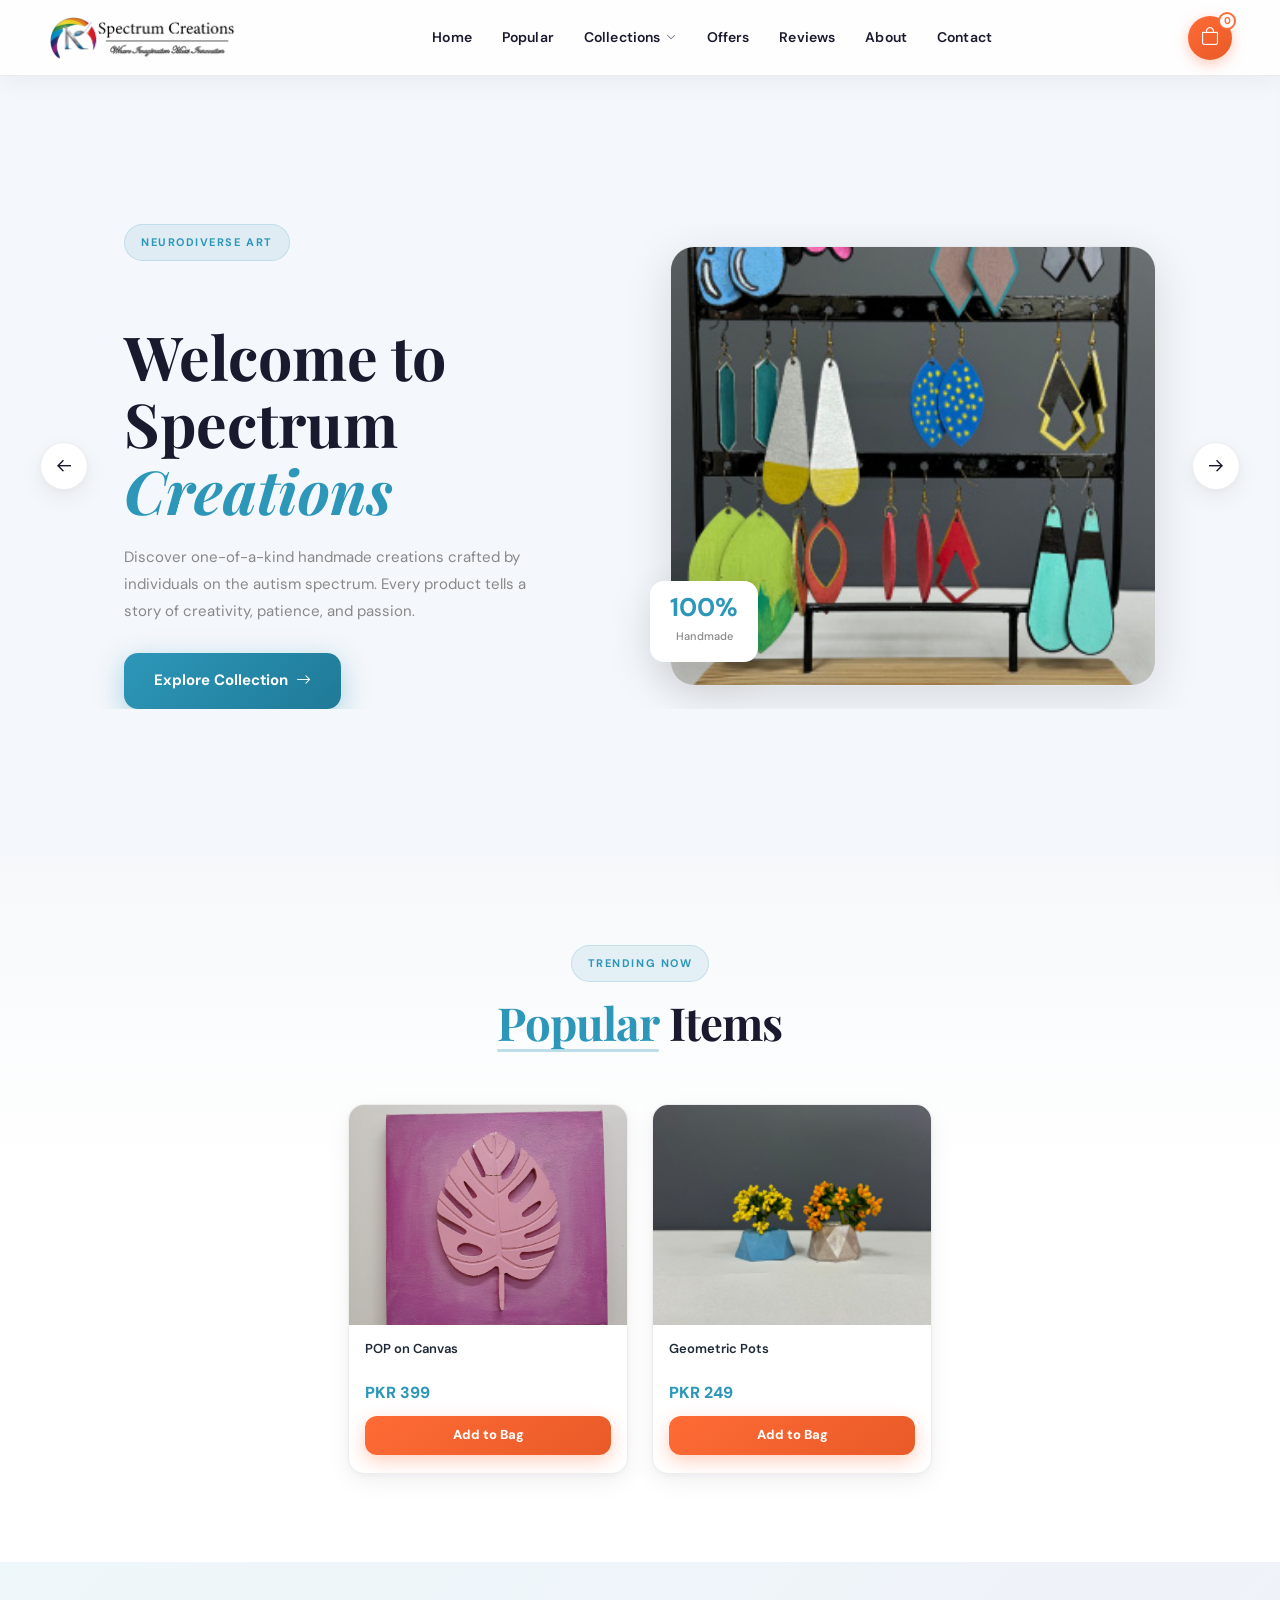
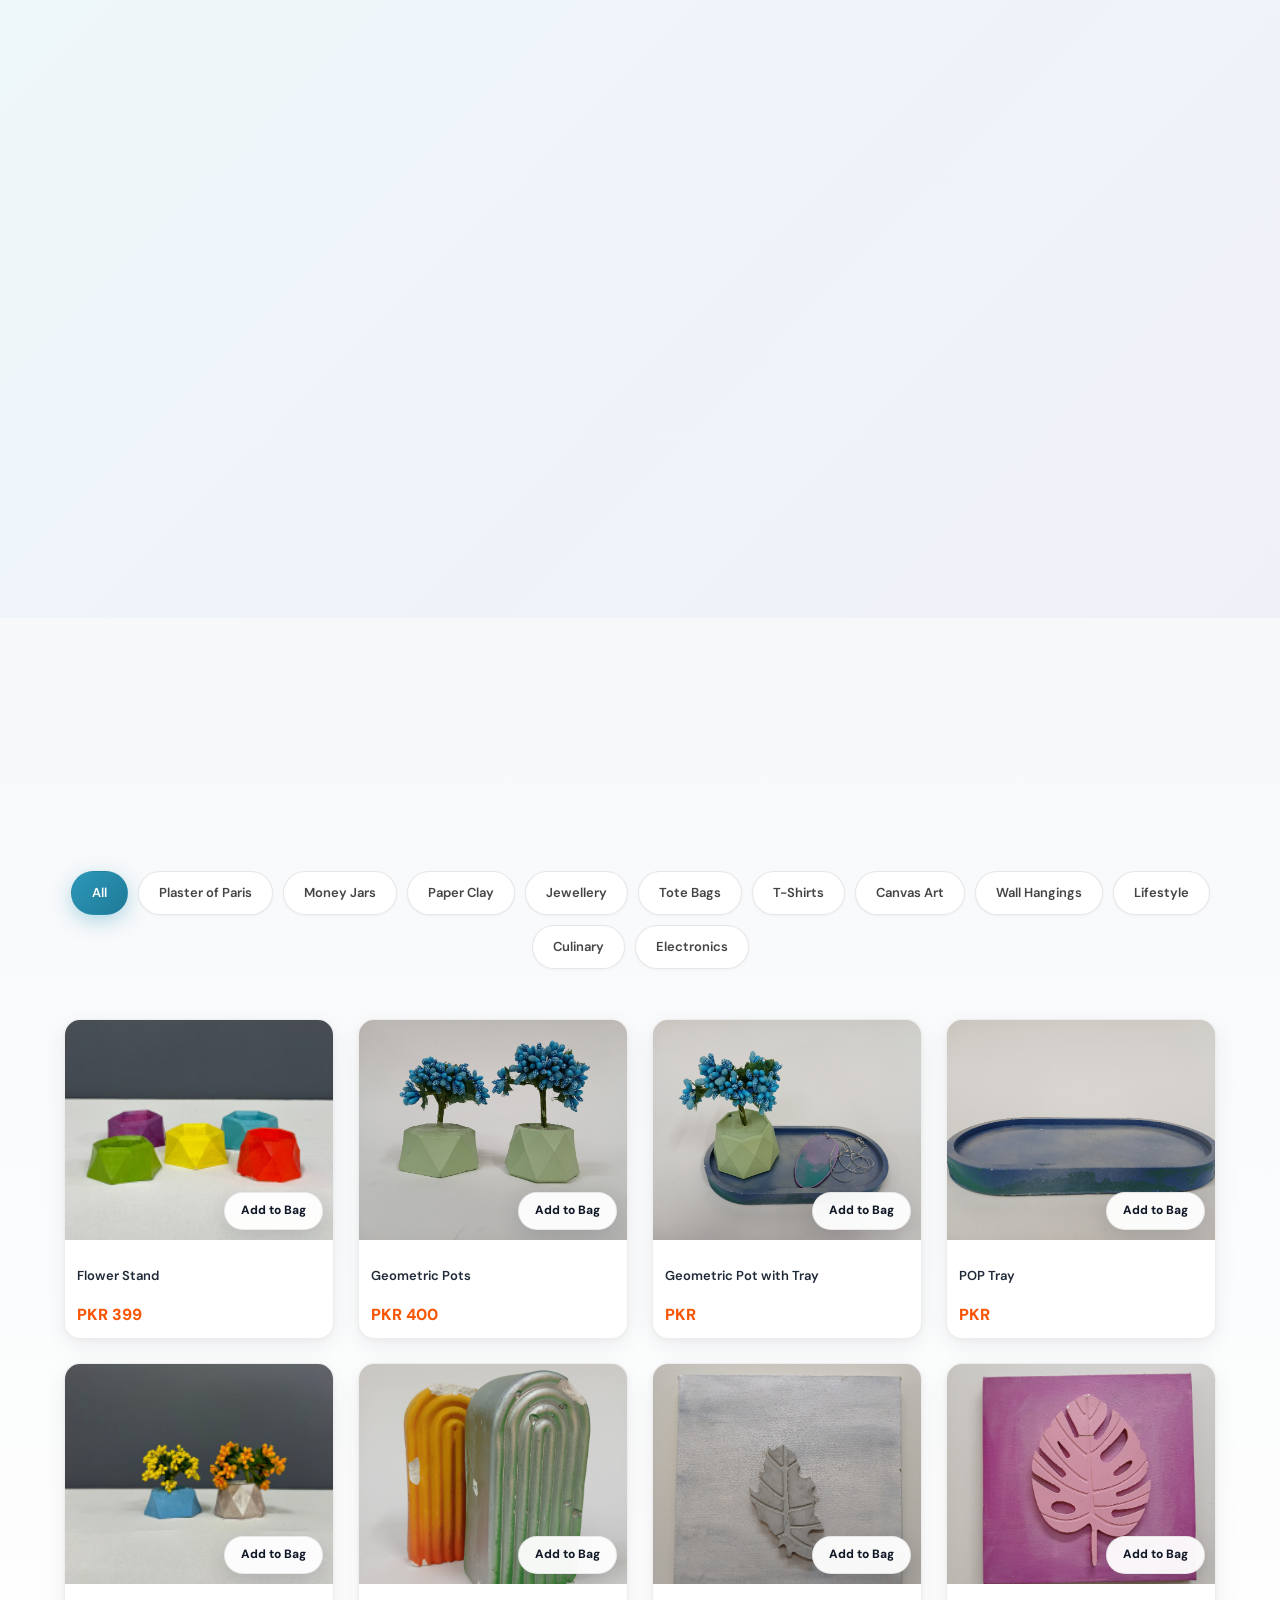
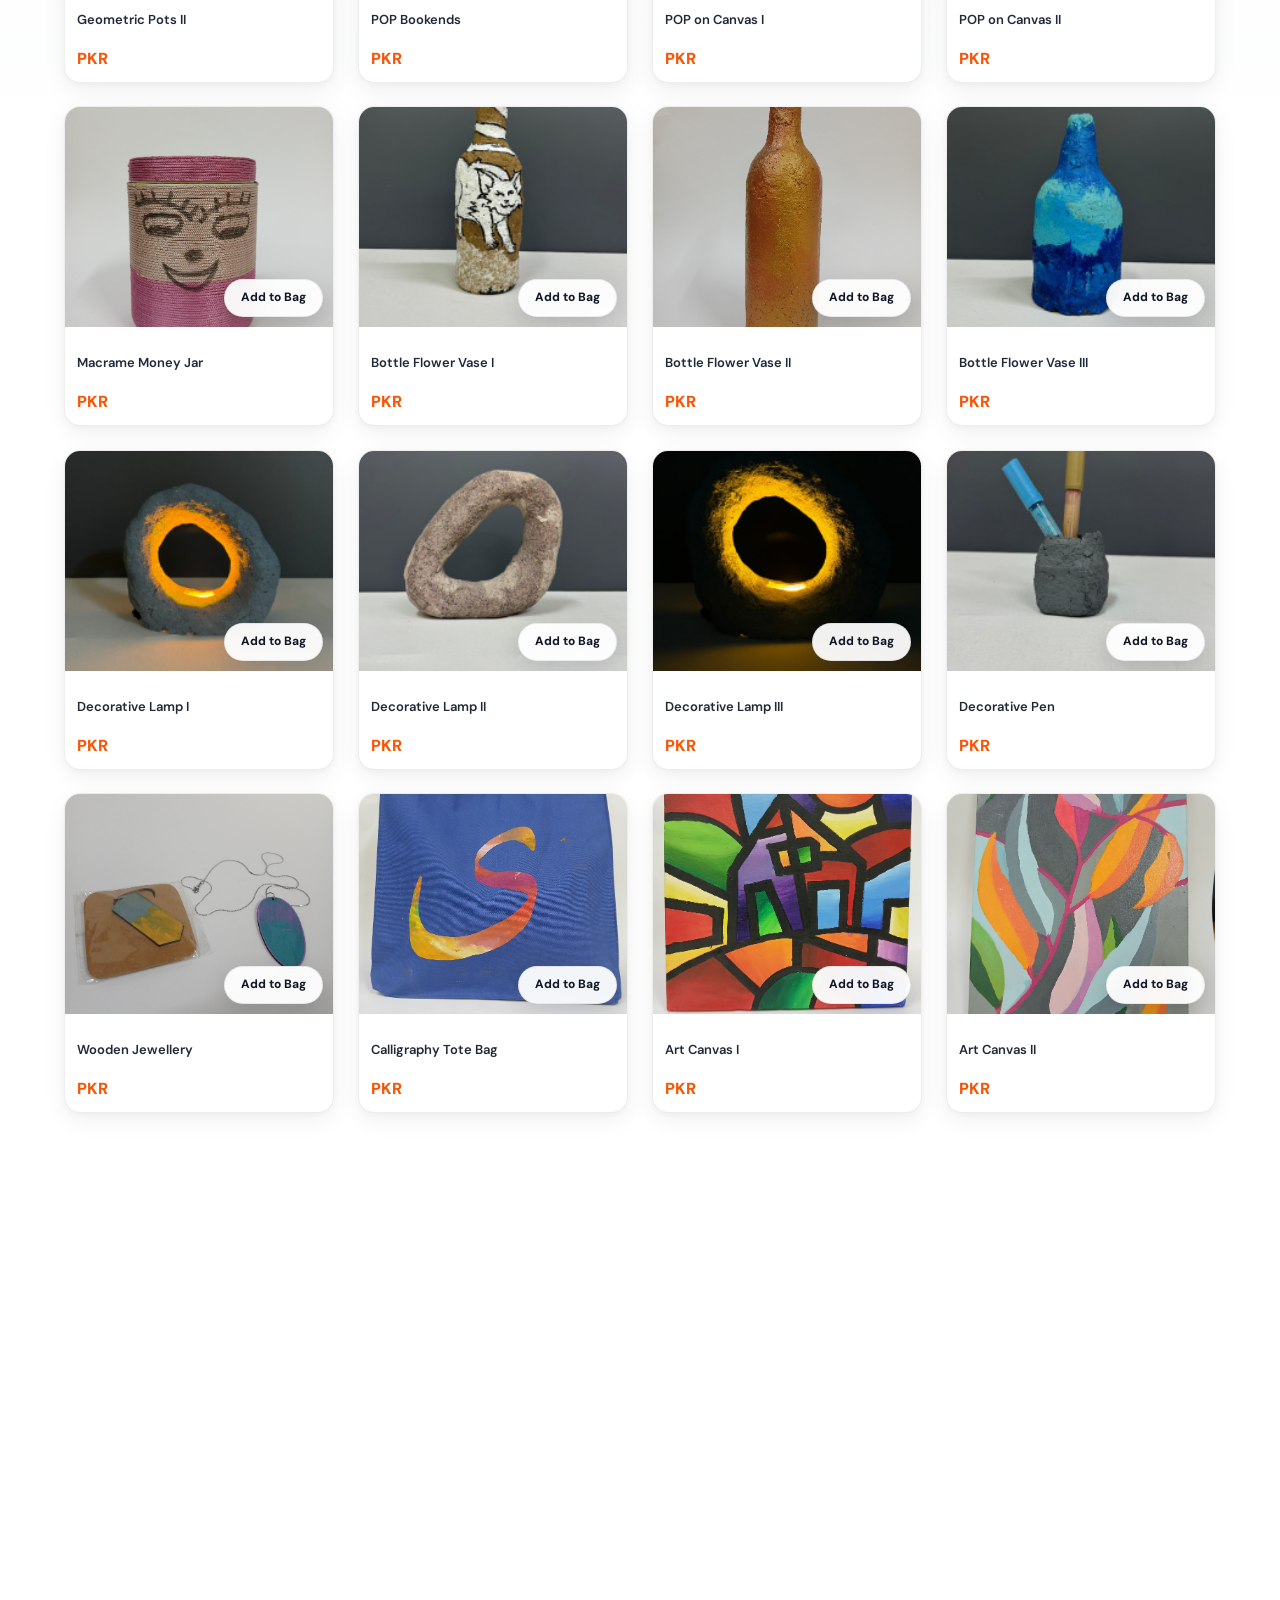
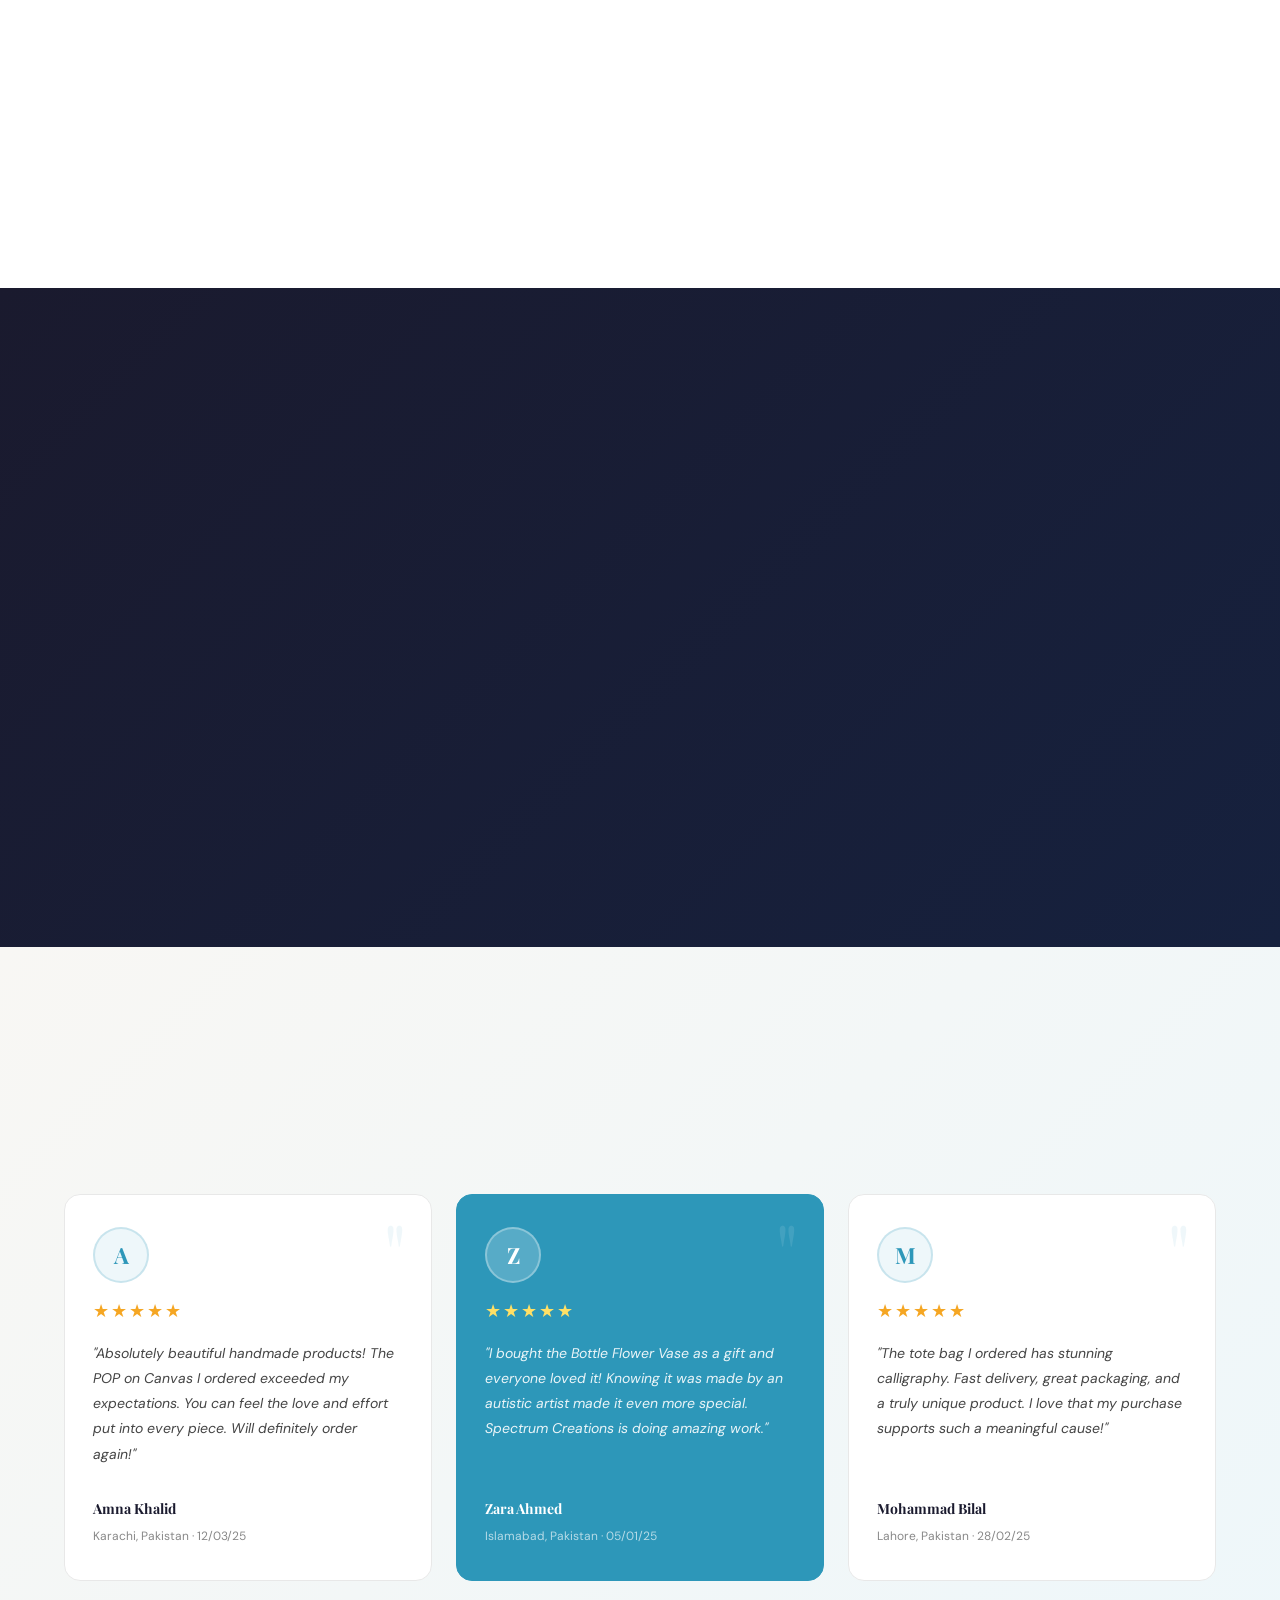
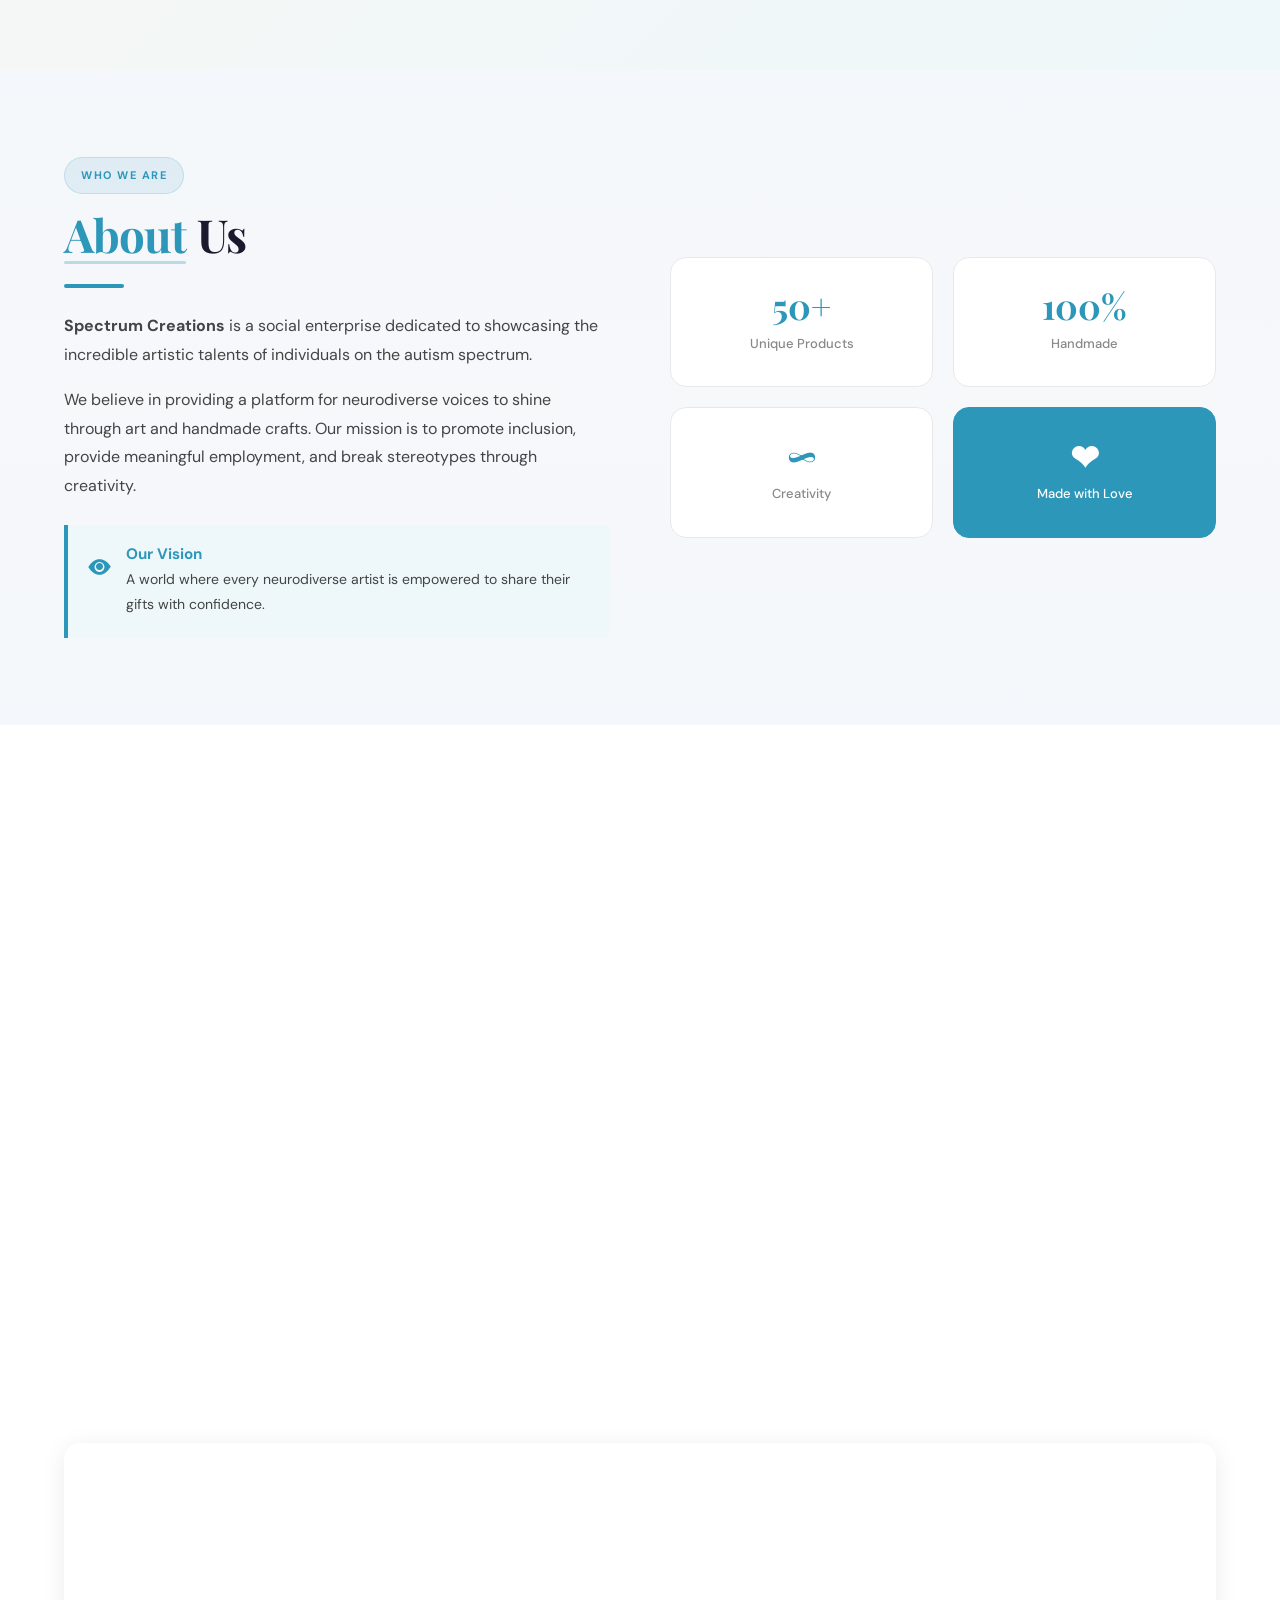
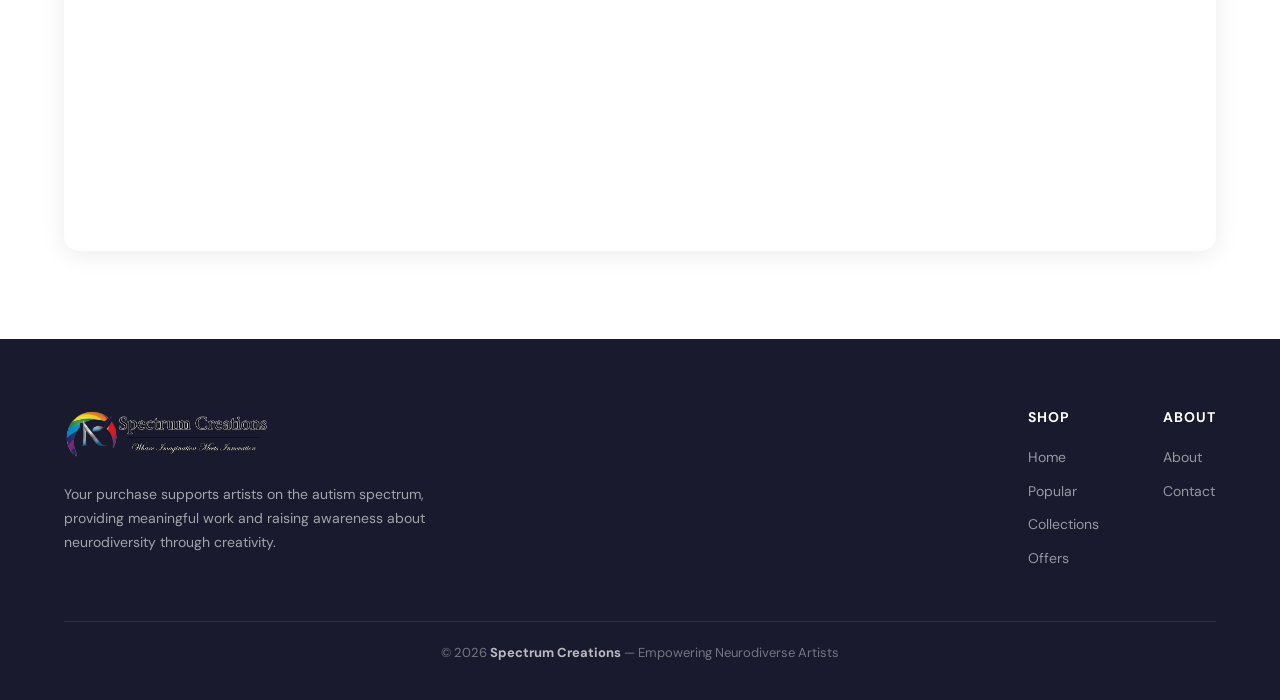
==== commit 4816228f: "Seventh Push" ====
--- a/index.html
+++ b/index.html
@@ -52,6 +52,7 @@
             </ul>
           </li>
           <li><a href="#special-offer">Offers</a></li>
+          <li><a href="#reviews">Reviews</a></li>
           <li><a href="#about">About</a></li>
           <li><a href="#contact">Contact</a></li>
         </ul>
@@ -972,6 +973,55 @@
       </div>
     </div>
   </section>
+
+  <!-- ========== REVIEWS ========== -->
+<section id="reviews">
+  <div class="container">
+    <div class="section-head">
+      <span class="section-label">What Customers Say</span>
+      <h2 class="section-title"><span>Customer</span> Reviews</h2>
+    </div>
+    <div class="reviews-grid">
+ 
+      <div class="review-card">
+        <div class="review-avatar">
+          <div class="avatar-placeholder">A</div>
+        </div>
+        <div class="review-stars">★★★★★</div>
+        <p class="review-text">"Absolutely beautiful handmade products! The POP on Canvas I ordered exceeded my expectations. You can feel the love and effort put into every piece. Will definitely order again!"</p>
+        <div class="review-author">
+          <strong>Amna Khalid</strong>
+          <span>Karachi, Pakistan · 12/03/25</span>
+        </div>
+      </div>
+ 
+      <div class="review-card featured">
+        <div class="review-avatar">
+          <div class="avatar-placeholder">Z</div>
+        </div>
+        <div class="review-stars">★★★★★</div>
+        <p class="review-text">"I bought the Bottle Flower Vase as a gift and everyone loved it! Knowing it was made by an autistic artist made it even more special. Spectrum Creations is doing amazing work."</p>
+        <div class="review-author">
+          <strong>Zara Ahmed</strong>
+          <span>Islamabad, Pakistan · 05/01/25</span>
+        </div>
+      </div>
+ 
+      <div class="review-card">
+        <div class="review-avatar">
+          <div class="avatar-placeholder">M</div>
+        </div>
+        <div class="review-stars">★★★★★</div>
+        <p class="review-text">"The tote bag I ordered has stunning calligraphy. Fast delivery, great packaging, and a truly unique product. I love that my purchase supports such a meaningful cause!"</p>
+        <div class="review-author">
+          <strong>Mohammad Bilal</strong>
+          <span>Lahore, Pakistan · 28/02/25</span>
+        </div>
+      </div>
+ 
+    </div>
+  </div>
+</section>
 
   <!--  ABOUT  -->
   <section id="about">
@@ -1187,6 +1237,8 @@
         ".offer-card",
         ".about-grid",
         ".contact-grid",
+        "#reviews .section-head",
+        "#reviews .review-card",
         "#footer .footer-top",
         "#footer .footer-bottom",
         ".map-container"
@@ -1228,6 +1280,7 @@
 
       els.forEach((el) => obs.observe(el));
     })();
+    
 
     // ===== MOBILE COLLECTIONS DROPDOWN TOGGLE =====
     document.querySelectorAll('.has-dropdown > a').forEach(link => {
@@ -1494,8 +1547,12 @@
               </div>
               <div class="cart-item-meta">
                 <div class="cart-item-title">${p.name}</div>
-                <div class="cart-item-sub">Qty: <strong>${qty}</strong></div>
-                <div class="cart-remove" onclick="removeItem(${id})"><i class="bi bi-trash3"></i> Remove</div>
+               <div class="cart-qty-ctrl">
+  <button onclick="dec(${id})" aria-label="Decrease quantity">−</button>
+  <span>${qty}</span>
+  <button onclick="inc(${id})" aria-label="Increase quantity">+</button>
+</div>
+<div class="cart-remove" onclick="removeItem(${id})"><i class="bi bi-trash3"></i> Remove</div>
               </div>
             </div>
             <div class="cart-item-right">
@@ -1776,6 +1833,7 @@
         prevArrow: '.slider-btn.prev', nextArrow: '.slider-btn.next', fade: true
       });
     }
+    
   </script>
 
 </body>
--- a/style.css
+++ b/style.css
@@ -2327,6 +2327,7 @@
   min-width: 0;
 }
 
+
 /* 
    UTILITY
    */
@@ -2376,4 +2377,203 @@
     padding-left: 40px !important;
     background: rgba(45, 151, 185, 0.05) !important;
   }
+}
+
+/* ============================================================
+   REVIEWS SECTION
+   ============================================================ */
+#reviews {
+  background: linear-gradient(135deg, #f8f7f4 0%, #eef7fa 100%);
+}
+
+@keyframes reviewFloatIn {
+  0% {
+    opacity: 0;
+    transform: translateY(16px) scale(0.99);
+    filter: blur(6px);
+  }
+  60% {
+    opacity: 1;
+    transform: translateY(-2px) scale(1);
+    filter: blur(0px);
+  }
+  100% {
+    opacity: 1;
+    transform: translateY(0) scale(1);
+    filter: none;
+  }
+}
+
+/* subtle shimmer for featured stars */
+@keyframes starShimmer {
+  0% { text-shadow: 0 0 0 rgba(255, 224, 102, 0.0); filter: brightness(1); }
+  50% { text-shadow: 0 0 16px rgba(255, 224, 102, 0.55); filter: brightness(1.15); }
+  100% { text-shadow: 0 0 0 rgba(255, 224, 102, 0.0); filter: brightness(1); }
+}
+
+/* Respect reduced motion */
+@media (prefers-reduced-motion: reduce) {
+  #reviews .review-card,
+  #reviews .review-card.featured .review-stars {
+    animation: none !important;
+    transition: none !important;
+  }
+}
+
+ 
+.reviews-grid {
+  display: grid;
+  grid-template-columns: repeat(3, 1fr);
+  gap: 24px;
+}
+ 
+.review-card {
+  background: var(--white);
+  border-radius: var(--radius);
+  padding: 32px 28px;
+  border: 1px solid var(--border);
+  transition: var(--transition);
+  display: flex;
+  flex-direction: column;
+  gap: 14px;
+  position: relative;
+}
+.review-card:hover { transform: translateY(-4px); box-shadow: var(--shadow-lg); }
+ 
+.review-card.featured {
+  background: var(--primary);
+  border-color: var(--primary);
+}
+.review-card.featured .review-stars { color: #ffe066; }
+
+/* Scroll-revealed enter animation + featured extra emphasis */
+#reviews .review-card.reveal.is-visible,
+#reviews .review-card.is-visible {
+  animation: reviewFloatIn 700ms var(--ease-smooth) both;
+}
+
+#reviews .review-card.featured.reveal.is-visible,
+#reviews .review-card.featured.is-visible {
+  animation-duration: 820ms;
+}
+
+#reviews .review-card.featured.reveal.is-visible .review-stars,
+#reviews .review-card.featured.is-visible .review-stars {
+  animation: starShimmer 1.8s ease-in-out 1;
+}
+
+.review-card.featured .review-text { color: rgba(255,255,255,0.9); }
+.review-card.featured .review-author strong { color: #fff; }
+.review-card.featured .review-author span { color: rgba(255,255,255,0.65); }
+
+ 
+.review-avatar {
+  display: flex;
+  align-items: center;
+}
+ 
+.avatar-placeholder {
+  width: 56px;
+  height: 56px;
+  border-radius: 50%;
+  background: var(--bg-alt);
+  color: var(--primary);
+  font-size: 1.4rem;
+  font-weight: 700;
+  font-family: var(--font-heading);
+  display: flex;
+  align-items: center;
+  justify-content: center;
+  border: 2px solid rgba(45,151,185,0.2);
+}
+.review-card.featured .avatar-placeholder {
+  background: rgba(255,255,255,0.2);
+  color: #fff;
+  border-color: rgba(255,255,255,0.3);
+}
+ 
+.review-stars {
+  color: #f5a623;
+  font-size: 1.1rem;
+  letter-spacing: 2px;
+}
+ 
+.review-text {
+  font-size: 14px;
+  line-height: 1.8;
+  color: var(--text);
+  font-style: italic;
+  flex: 1;
+}
+ 
+.review-author strong {
+  display: block;
+  font-size: 14px;
+  color: var(--dark);
+  font-family: var(--font-heading);
+  font-style: normal;
+}
+.review-author span {
+  font-size: 12px;
+  color: var(--text-light);
+}
+ 
+/* Quote mark decoration */
+.review-card::before {
+  content: '"';
+  position: absolute;
+  top: 16px;
+  right: 24px;
+  font-size: 5rem;
+  font-family: var(--font-heading);
+  color: rgba(45,151,185,0.08);
+  line-height: 1;
+}
+.review-card.featured::before {
+  color: rgba(255,255,255,0.1);
+}
+ 
+/* Responsive */
+@media (max-width: 992px) {
+  .reviews-grid { grid-template-columns: 1fr; max-width: 500px; margin: 0 auto; }
+}
+@media (max-width: 768px) {
+  .reviews-grid { max-width: 100%; }
+  .review-card { padding: 24px 20px; }
+}
+/* Cart drawer quantity controls */
+.cart-qty-ctrl {
+  display: flex;
+  align-items: center;
+  gap: 10px;
+  margin: 6px 0 4px;
+}
+.cart-qty-ctrl button {
+  width: 28px;
+  height: 28px;
+  border-radius: 50%;
+  background: linear-gradient(145deg, var(--dark) 0%, #2a2d45 100%);
+  color: #fff;
+  font-size: 16px;
+  font-weight: 400;
+  display: flex;
+  align-items: center;
+  justify-content: center;
+  border: none;
+  cursor: pointer;
+  transition: transform 0.2s ease, box-shadow 0.2s ease;
+  box-shadow: 0 4px 12px rgba(26,26,46,0.2);
+  line-height: 1;
+}
+.cart-qty-ctrl button:hover {
+  background: var(--primary);
+  transform: scale(1.08);
+  box-shadow: 0 6px 16px rgba(45,151,185,0.35);
+}
+.cart-qty-ctrl span {
+  font-weight: 700;
+  font-size: 15px;
+  color: var(--dark);
+  min-width: 18px;
+  text-align: center;
 }
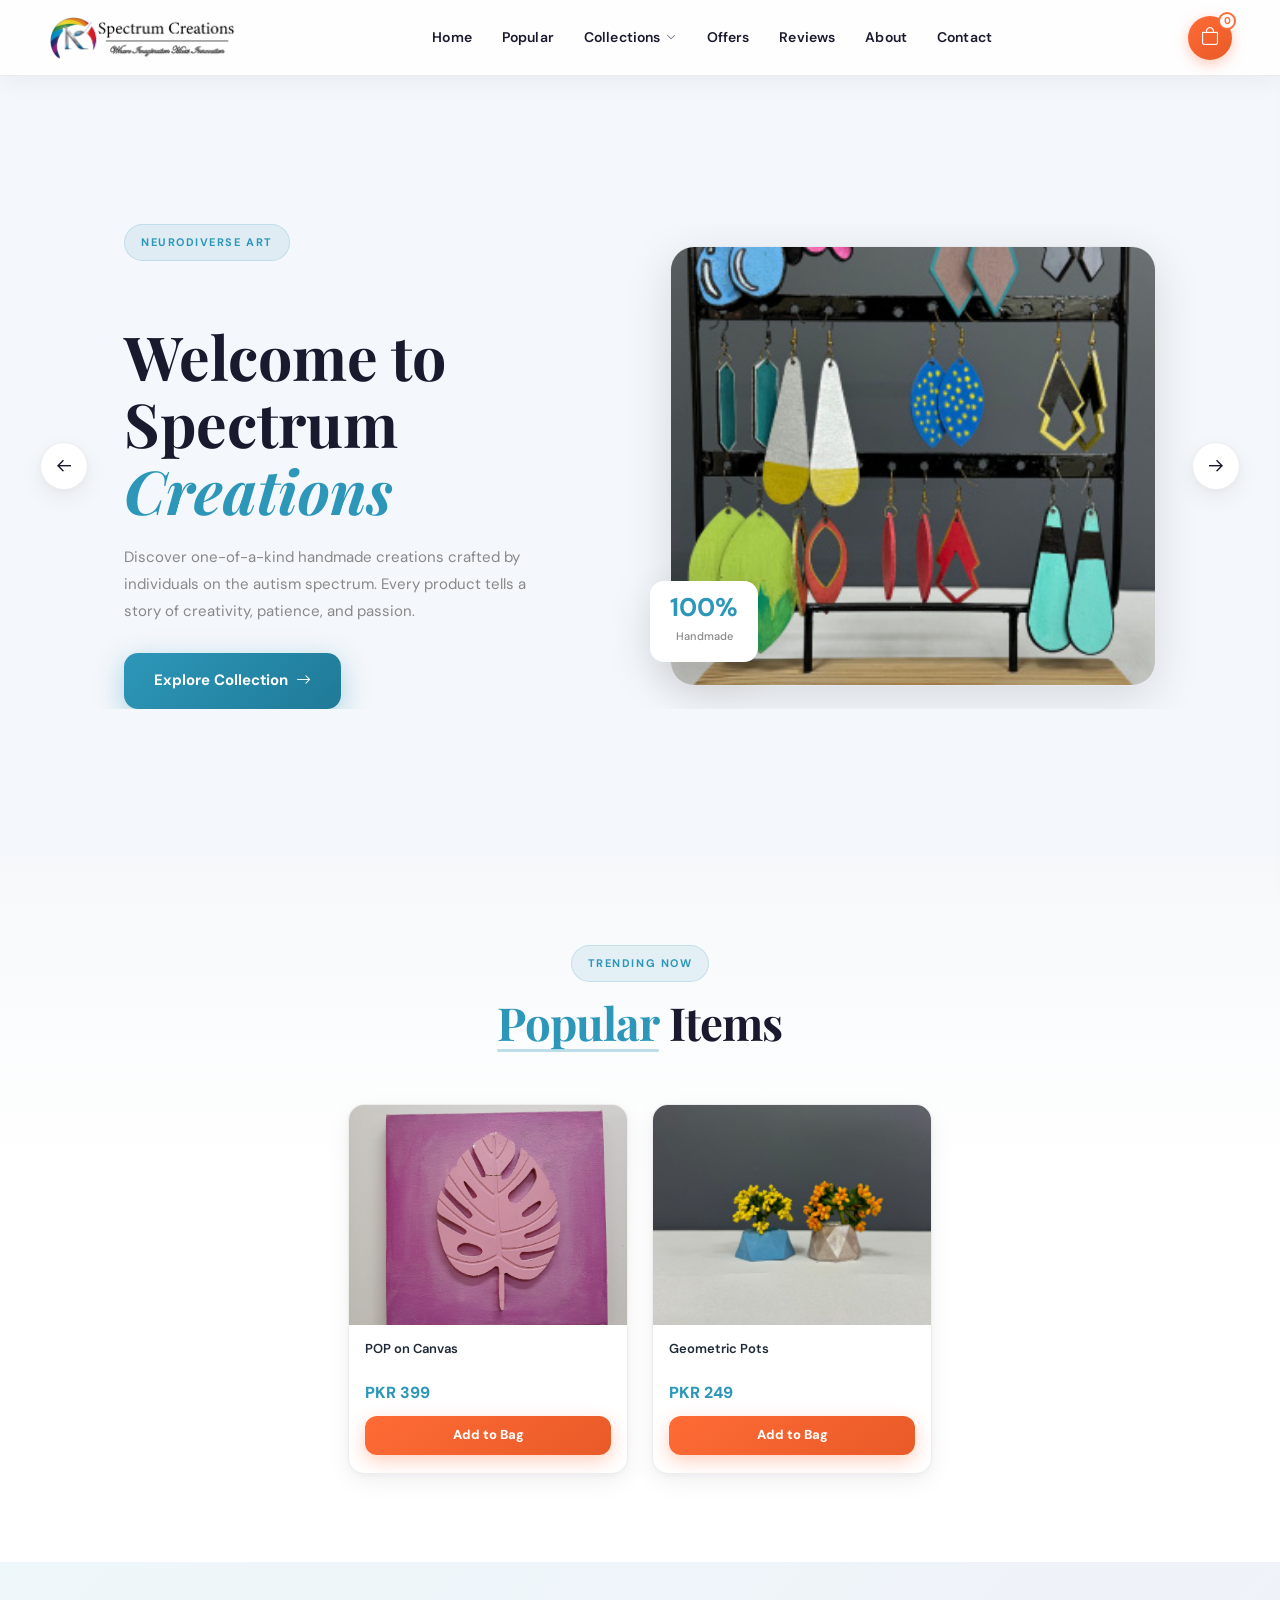
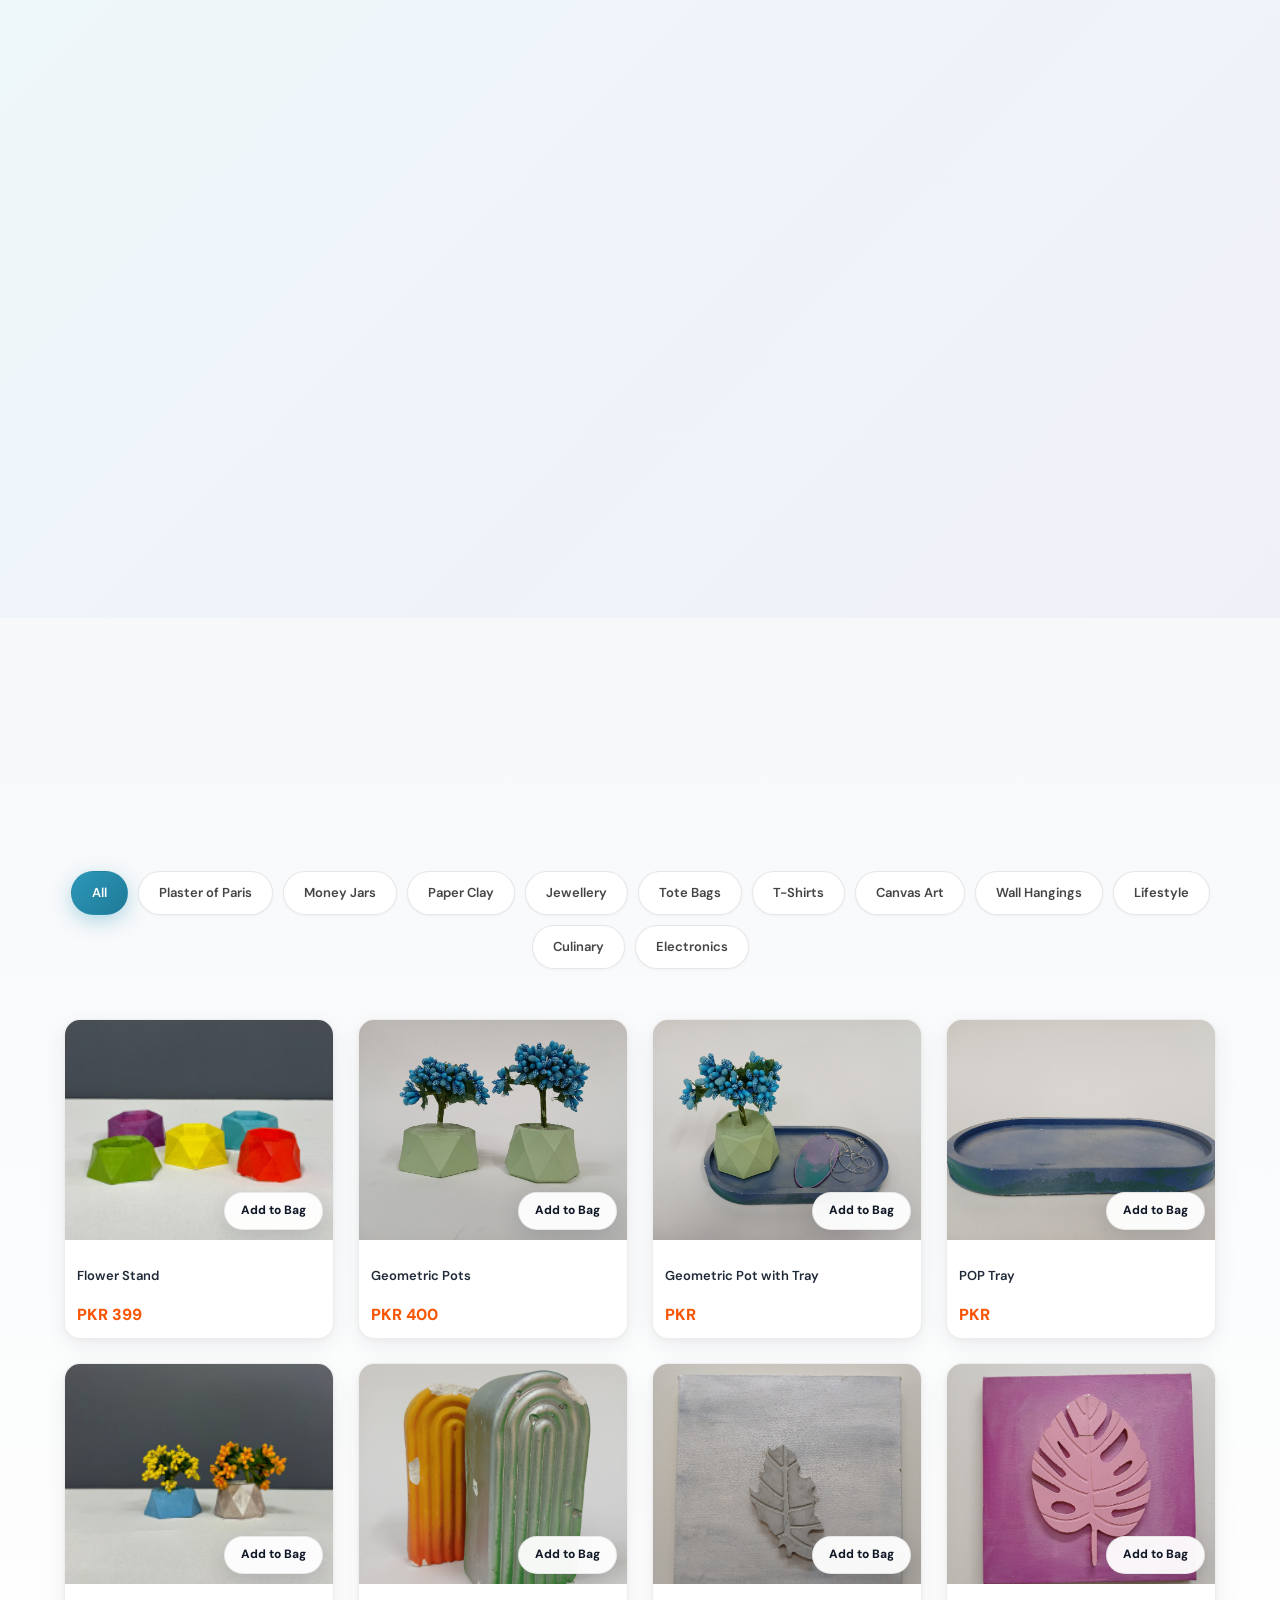
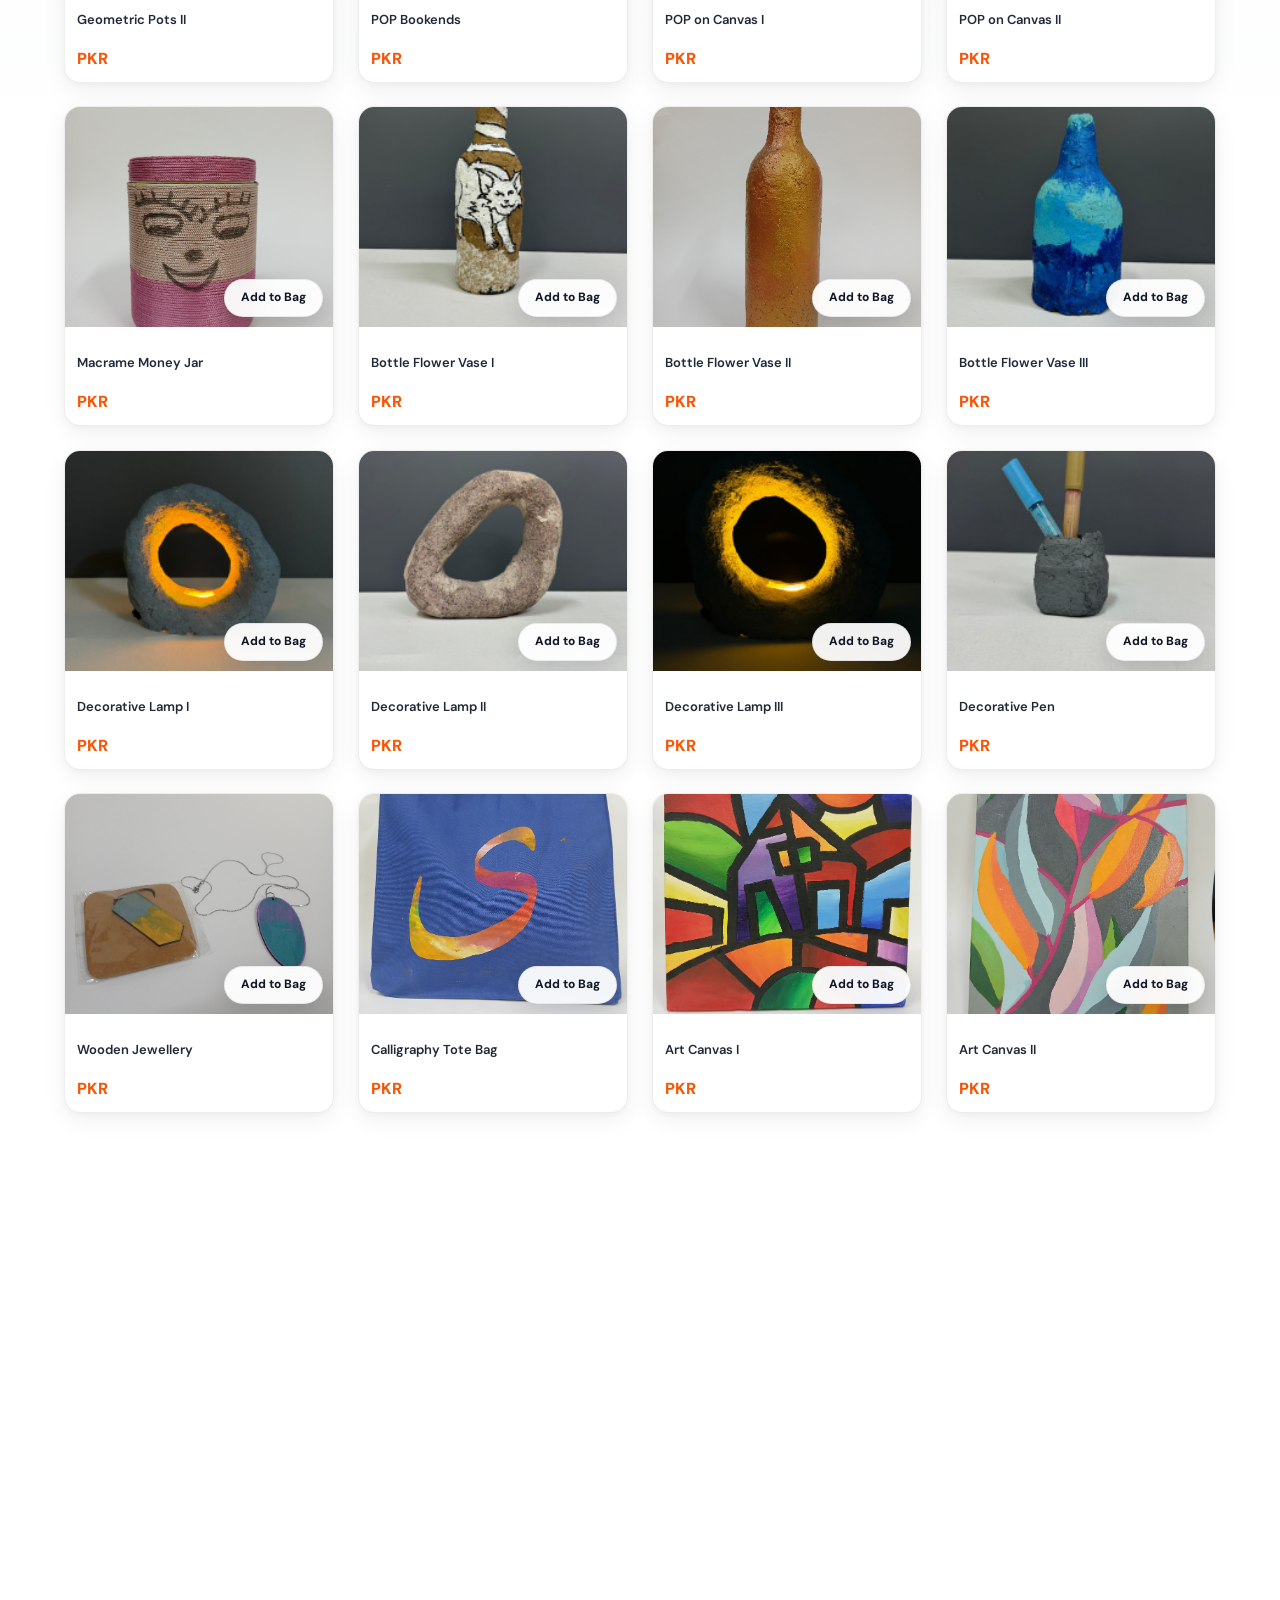
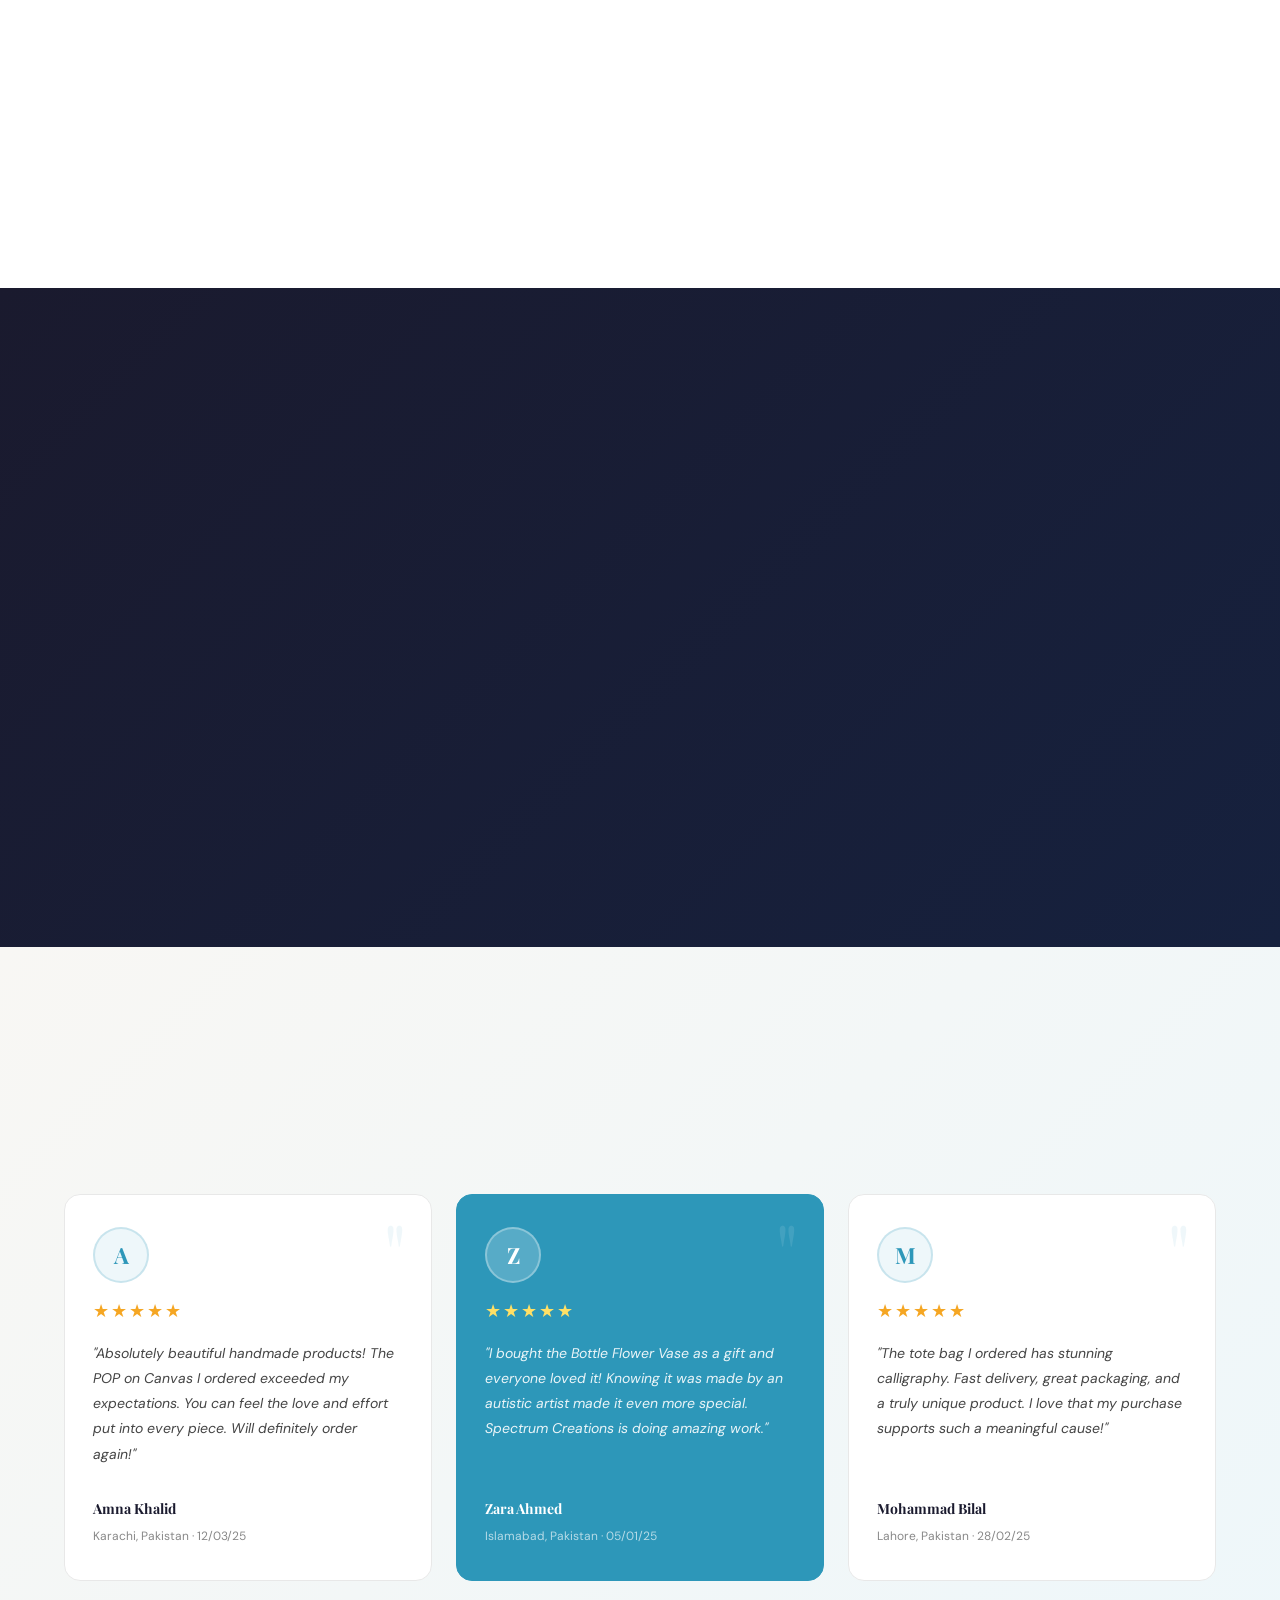
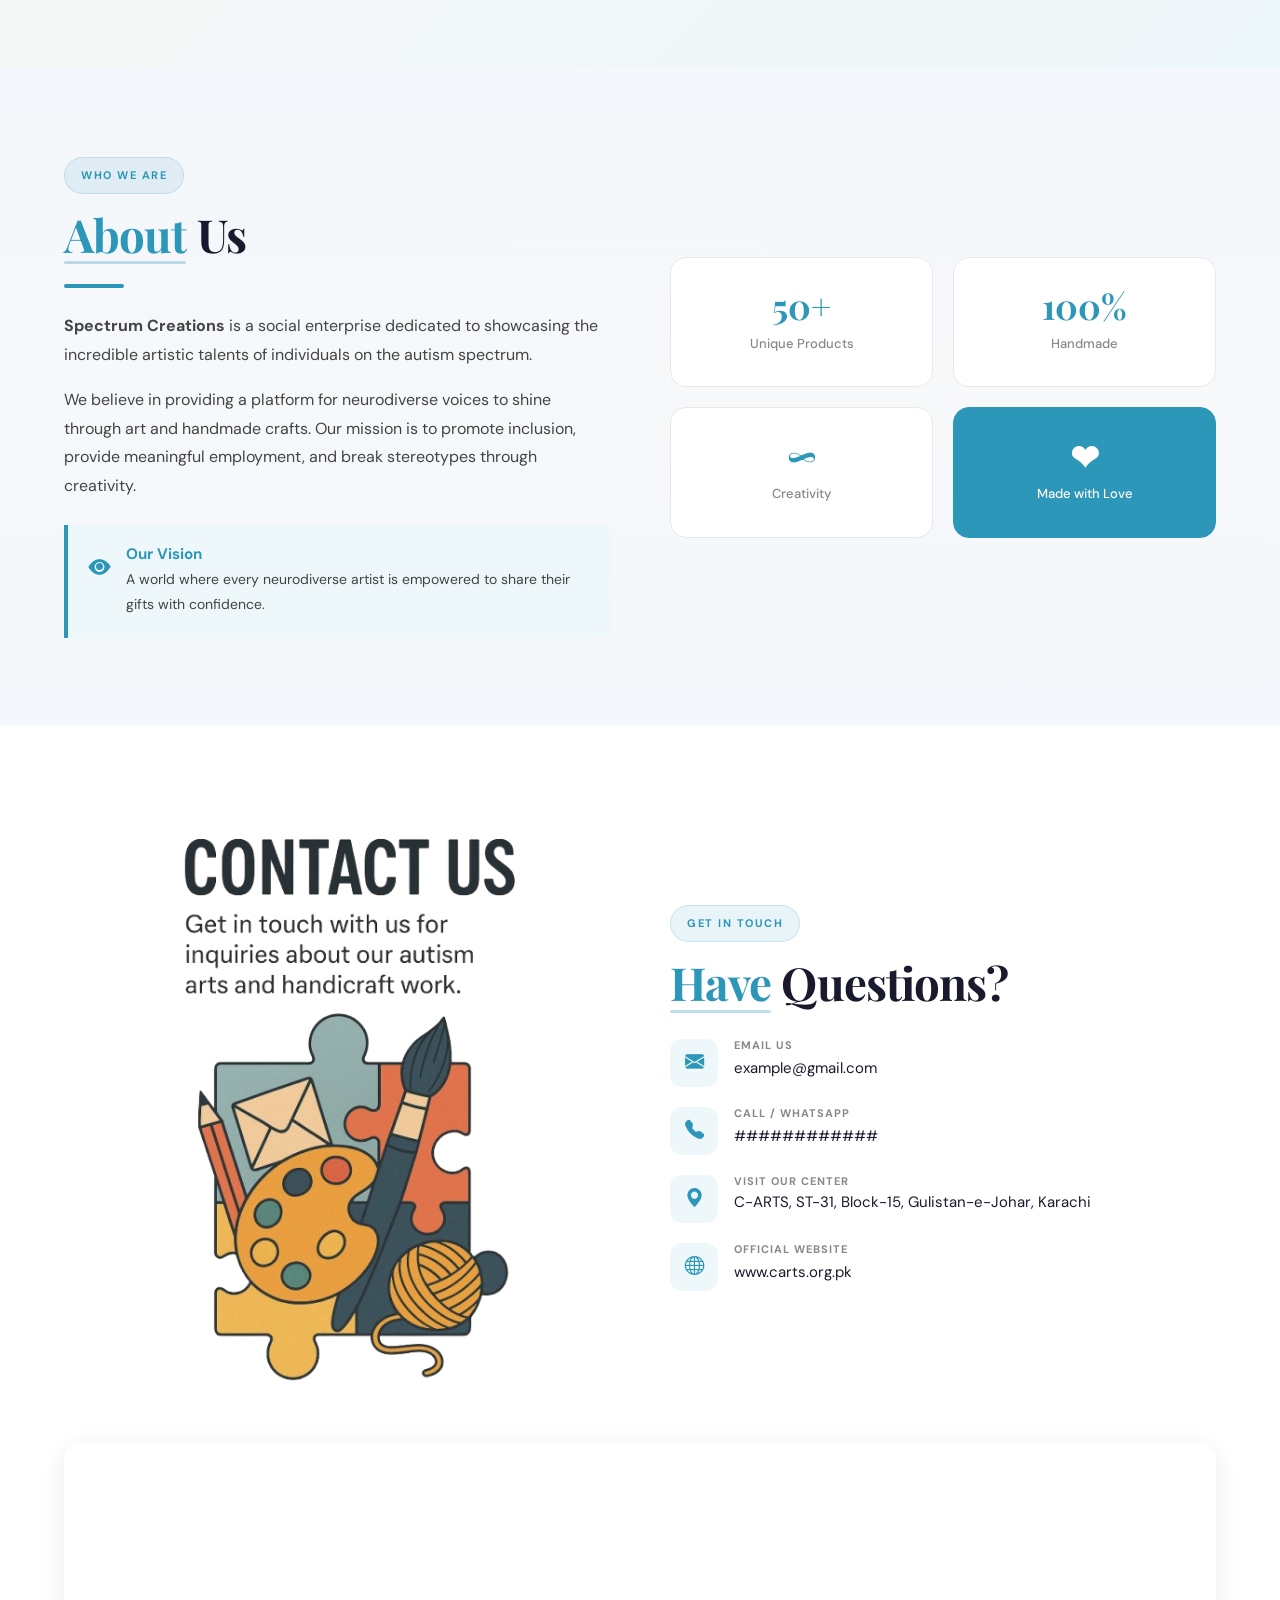
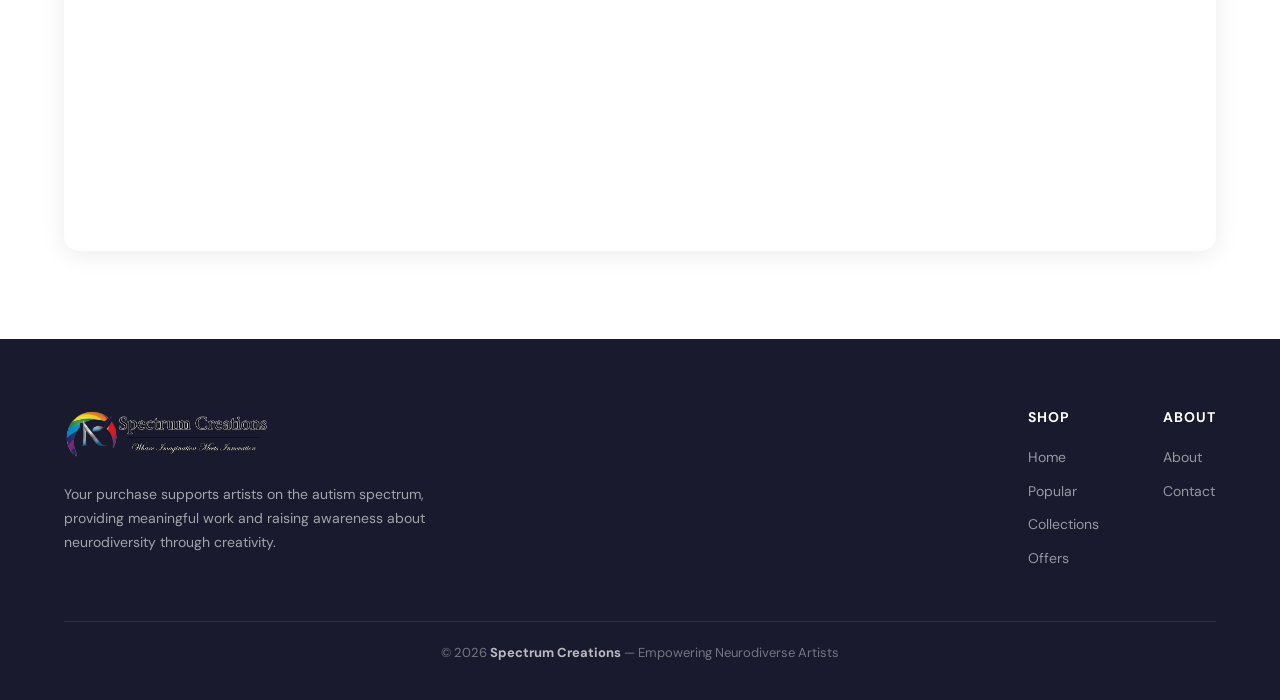
==== commit a189262e: "Eight Push" ====
--- a/index.html
+++ b/index.html
@@ -1784,7 +1784,7 @@
         e.target.closest(".btn-primary-sc");
       if (isAdd) return;
 
-      const card = e.target.closest(".product-card[data-id], .pop-card[data-id], .best-img-wrap[data-id]");
+      const card = e.target.closest(".product-card[data-id], .pop-card[data-id], .offer-card[data-id], .best-img-wrap[data-id]");
       if (!card) return;
 
       const id = Number(card.getAttribute("data-id"));
--- a/style.css
+++ b/style.css
@@ -1211,16 +1211,17 @@
   box-shadow: var(--shadow-card);
 }
 
+
 .pop-card:hover {
-  transform: translateY(-4px);
-  border-color: rgba(45, 151, 185, 0.22);
-  box-shadow: var(--shadow-card-hover);
+  transform: translateY(-5px);
+  border-color: rgba(255, 107, 53, 0.55);
+  box-shadow: 0 16px 40px rgba(0, 0, 0, 0.28), 0 0 0 1px rgba(255, 107, 53, 0.15);
 }
 
 .pop-card-img {
   height: 220px;
   overflow: hidden;
-  background: var(--surface-2);
+   background: var(--surface-2);
 }
 
 .pop-card-img img {
@@ -2392,11 +2393,13 @@
     transform: translateY(16px) scale(0.99);
     filter: blur(6px);
   }
+
   60% {
     opacity: 1;
     transform: translateY(-2px) scale(1);
     filter: blur(0px);
   }
+
   100% {
     opacity: 1;
     transform: translateY(0) scale(1);
@@ -2406,13 +2409,25 @@
 
 /* subtle shimmer for featured stars */
 @keyframes starShimmer {
-  0% { text-shadow: 0 0 0 rgba(255, 224, 102, 0.0); filter: brightness(1); }
-  50% { text-shadow: 0 0 16px rgba(255, 224, 102, 0.55); filter: brightness(1.15); }
-  100% { text-shadow: 0 0 0 rgba(255, 224, 102, 0.0); filter: brightness(1); }
+  0% {
+    text-shadow: 0 0 0 rgba(255, 224, 102, 0.0);
+    filter: brightness(1);
+  }
+
+  50% {
+    text-shadow: 0 0 16px rgba(255, 224, 102, 0.55);
+    filter: brightness(1.15);
+  }
+
+  100% {
+    text-shadow: 0 0 0 rgba(255, 224, 102, 0.0);
+    filter: brightness(1);
+  }
 }
 
 /* Respect reduced motion */
 @media (prefers-reduced-motion: reduce) {
+
   #reviews .review-card,
   #reviews .review-card.featured .review-stars {
     animation: none !important;
@@ -2420,13 +2435,13 @@
   }
 }
 
- 
+
 .reviews-grid {
   display: grid;
   grid-template-columns: repeat(3, 1fr);
   gap: 24px;
 }
- 
+
 .review-card {
   background: var(--white);
   border-radius: var(--radius);
@@ -2438,13 +2453,20 @@
   gap: 14px;
   position: relative;
 }
-.review-card:hover { transform: translateY(-4px); box-shadow: var(--shadow-lg); }
- 
+
+.review-card:hover {
+  transform: translateY(-4px);
+  box-shadow: var(--shadow-lg);
+}
+
 .review-card.featured {
   background: var(--primary);
   border-color: var(--primary);
 }
-.review-card.featured .review-stars { color: #ffe066; }
+
+.review-card.featured .review-stars {
+  color: #ffe066;
+}
 
 /* Scroll-revealed enter animation + featured extra emphasis */
 #reviews .review-card.reveal.is-visible,
@@ -2462,16 +2484,24 @@
   animation: starShimmer 1.8s ease-in-out 1;
 }
 
-.review-card.featured .review-text { color: rgba(255,255,255,0.9); }
-.review-card.featured .review-author strong { color: #fff; }
-.review-card.featured .review-author span { color: rgba(255,255,255,0.65); }
-
- 
+.review-card.featured .review-text {
+  color: rgba(255, 255, 255, 0.9);
+}
+
+.review-card.featured .review-author strong {
+  color: #fff;
+}
+
+.review-card.featured .review-author span {
+  color: rgba(255, 255, 255, 0.65);
+}
+
+
 .review-avatar {
   display: flex;
   align-items: center;
 }
- 
+
 .avatar-placeholder {
   width: 56px;
   height: 56px;
@@ -2484,20 +2514,21 @@
   display: flex;
   align-items: center;
   justify-content: center;
-  border: 2px solid rgba(45,151,185,0.2);
-}
+  border: 2px solid rgba(45, 151, 185, 0.2);
+}
+
 .review-card.featured .avatar-placeholder {
-  background: rgba(255,255,255,0.2);
+  background: rgba(255, 255, 255, 0.2);
   color: #fff;
-  border-color: rgba(255,255,255,0.3);
-}
- 
+  border-color: rgba(255, 255, 255, 0.3);
+}
+
 .review-stars {
   color: #f5a623;
   font-size: 1.1rem;
   letter-spacing: 2px;
 }
- 
+
 .review-text {
   font-size: 14px;
   line-height: 1.8;
@@ -2505,7 +2536,7 @@
   font-style: italic;
   flex: 1;
 }
- 
+
 .review-author strong {
   display: block;
   font-size: 14px;
@@ -2513,11 +2544,12 @@
   font-family: var(--font-heading);
   font-style: normal;
 }
+
 .review-author span {
   font-size: 12px;
   color: var(--text-light);
 }
- 
+
 /* Quote mark decoration */
 .review-card::before {
   content: '"';
@@ -2526,21 +2558,33 @@
   right: 24px;
   font-size: 5rem;
   font-family: var(--font-heading);
-  color: rgba(45,151,185,0.08);
+  color: rgba(45, 151, 185, 0.08);
   line-height: 1;
 }
+
 .review-card.featured::before {
-  color: rgba(255,255,255,0.1);
-}
- 
+  color: rgba(255, 255, 255, 0.1);
+}
+
 /* Responsive */
 @media (max-width: 992px) {
-  .reviews-grid { grid-template-columns: 1fr; max-width: 500px; margin: 0 auto; }
-}
+  .reviews-grid {
+    grid-template-columns: 1fr;
+    max-width: 500px;
+    margin: 0 auto;
+  }
+}
+
 @media (max-width: 768px) {
-  .reviews-grid { max-width: 100%; }
-  .review-card { padding: 24px 20px; }
-}
+  .reviews-grid {
+    max-width: 100%;
+  }
+
+  .review-card {
+    padding: 24px 20px;
+  }
+}
+
 /* Cart drawer quantity controls */
 .cart-qty-ctrl {
   display: flex;
@@ -2548,6 +2592,7 @@
   gap: 10px;
   margin: 6px 0 4px;
 }
+
 .cart-qty-ctrl button {
   width: 28px;
   height: 28px;
@@ -2562,14 +2607,16 @@
   border: none;
   cursor: pointer;
   transition: transform 0.2s ease, box-shadow 0.2s ease;
-  box-shadow: 0 4px 12px rgba(26,26,46,0.2);
+  box-shadow: 0 4px 12px rgba(26, 26, 46, 0.2);
   line-height: 1;
 }
+
 .cart-qty-ctrl button:hover {
   background: var(--primary);
   transform: scale(1.08);
-  box-shadow: 0 6px 16px rgba(45,151,185,0.35);
-}
+  box-shadow: 0 6px 16px rgba(45, 151, 185, 0.35);
+}
+
 .cart-qty-ctrl span {
   font-weight: 700;
   font-size: 15px;
